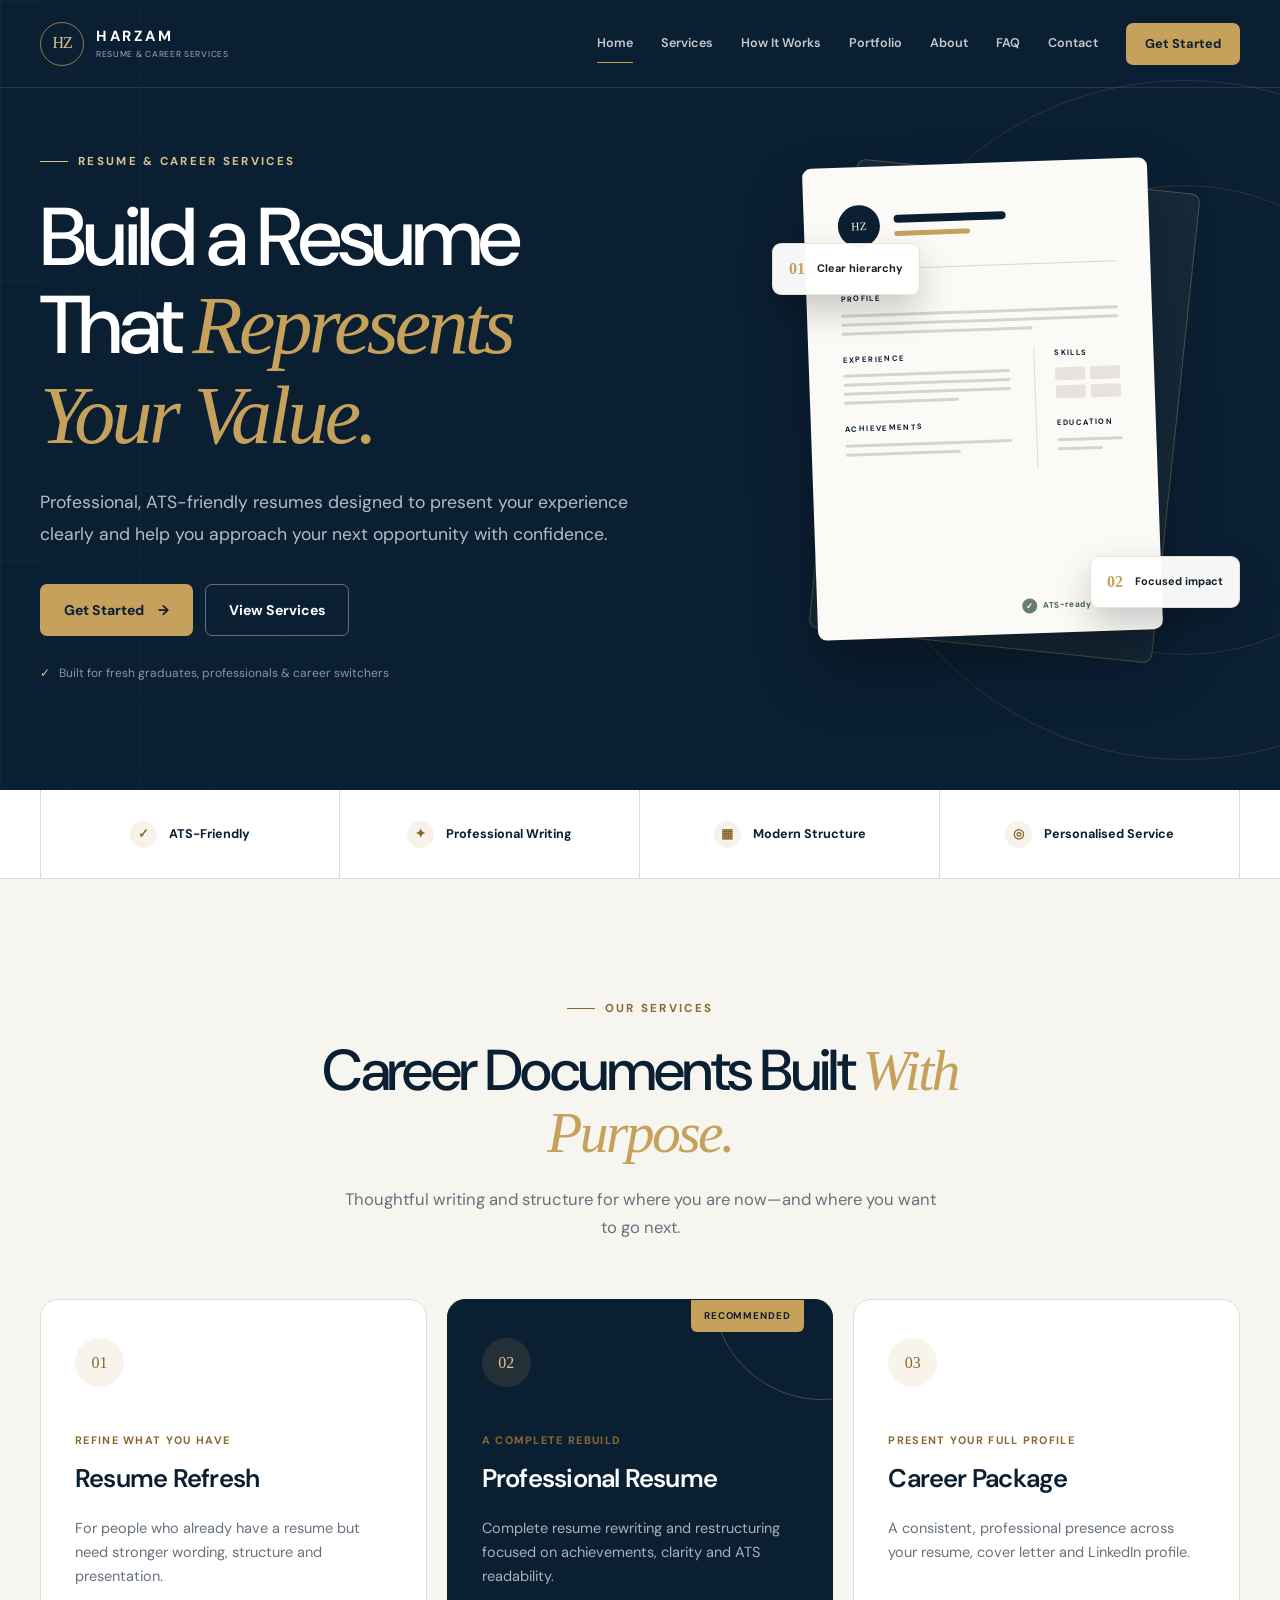
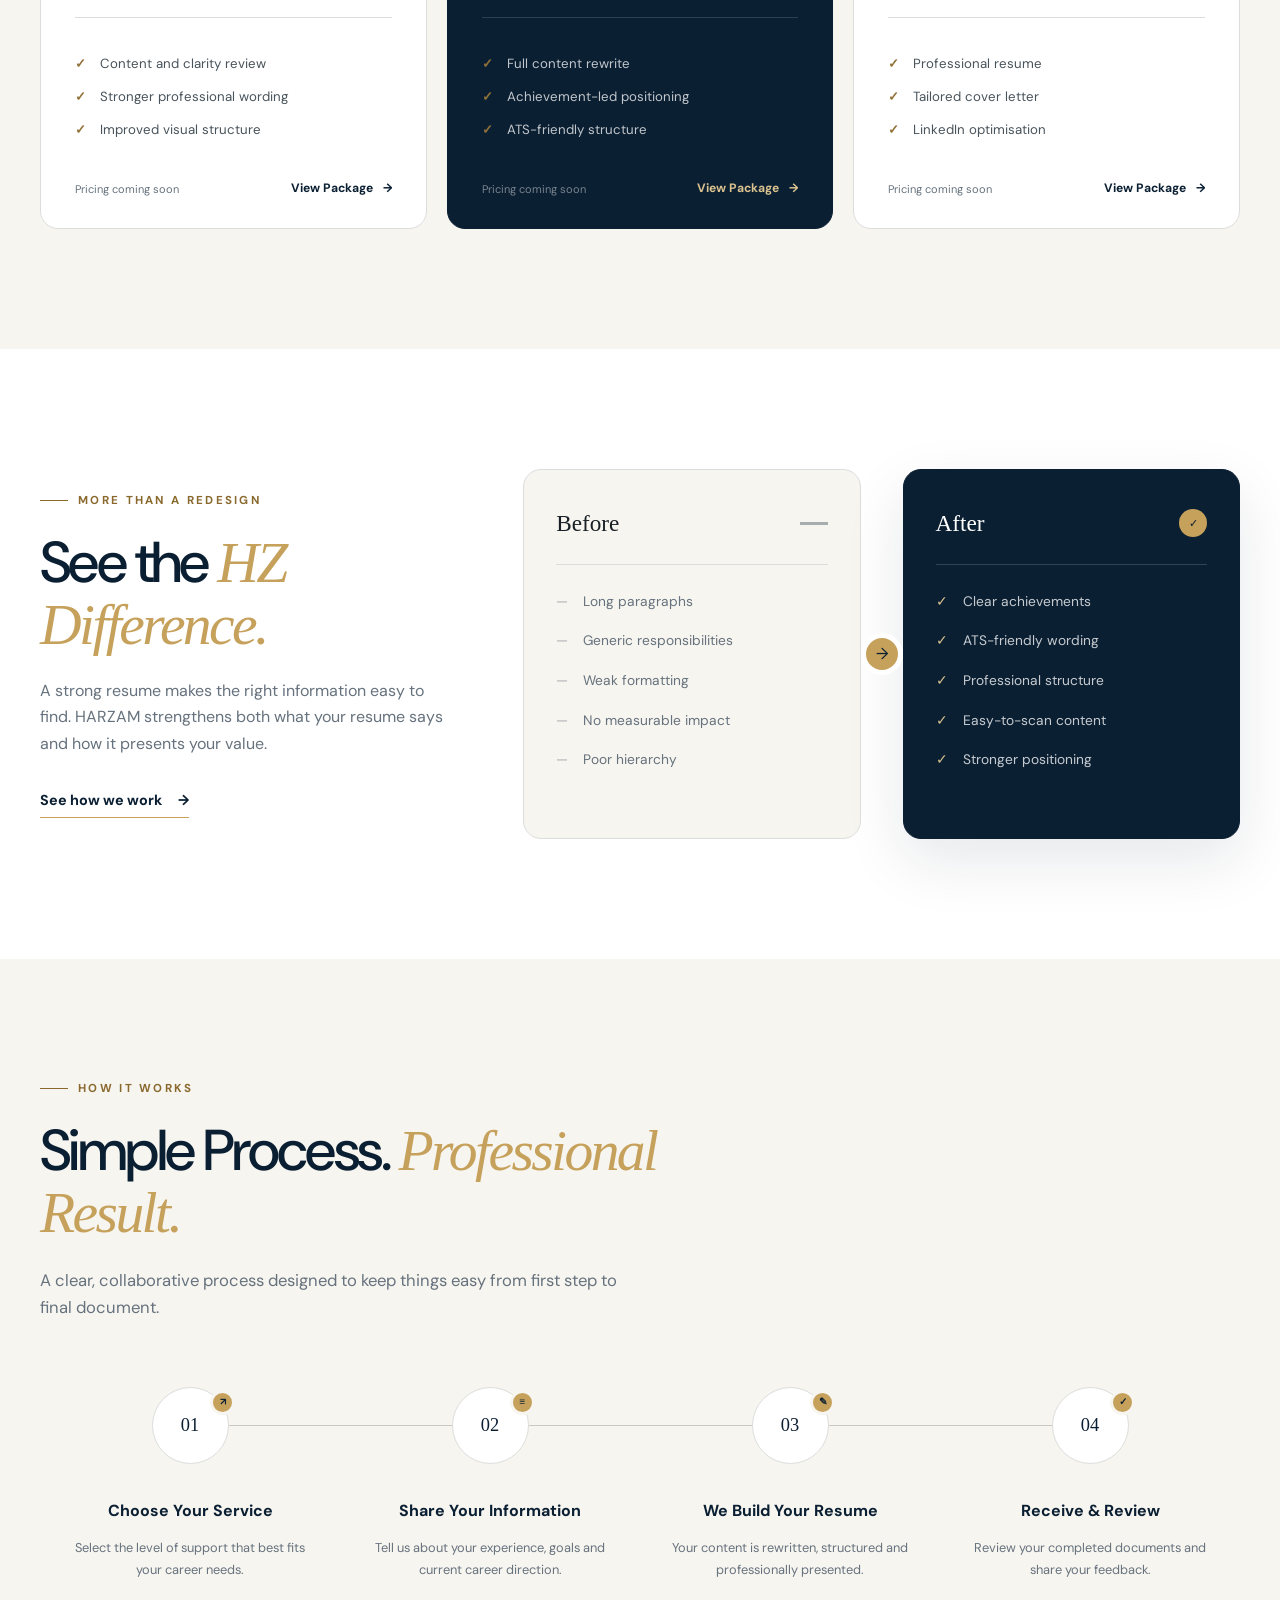
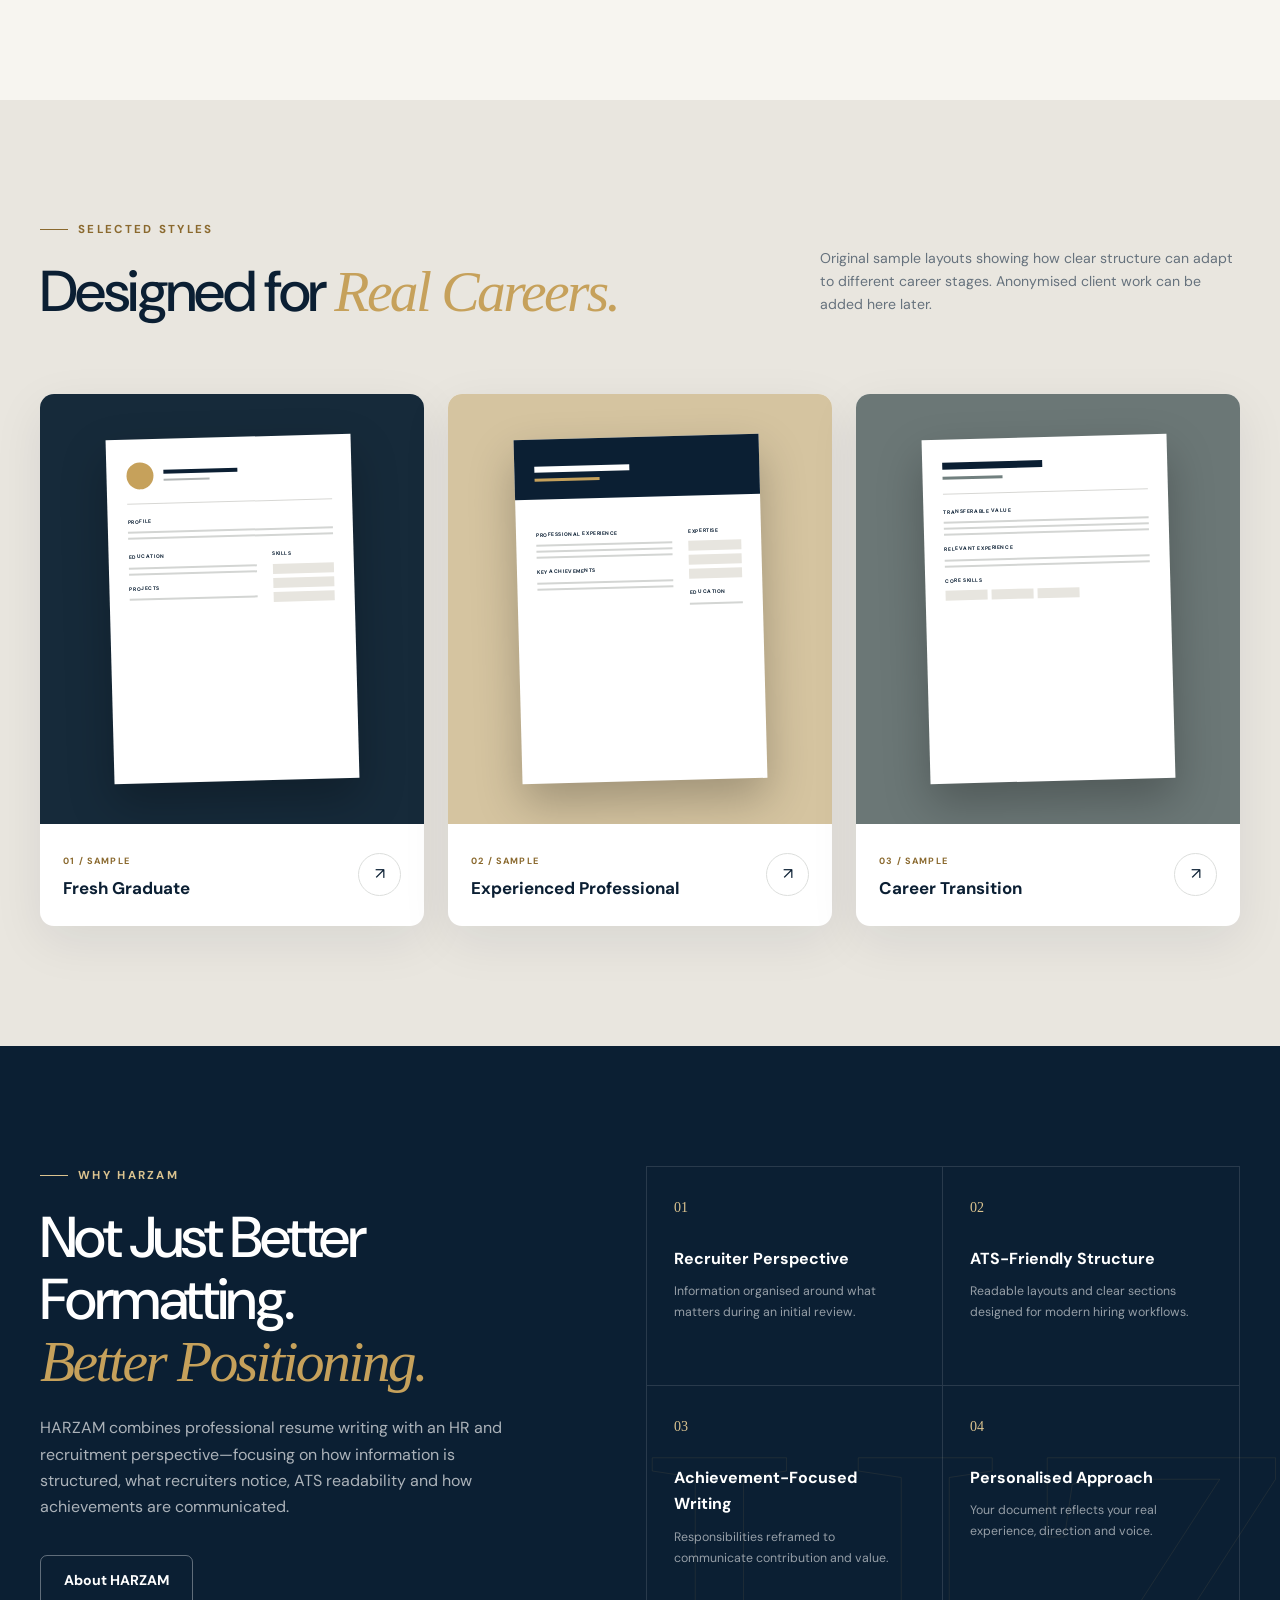
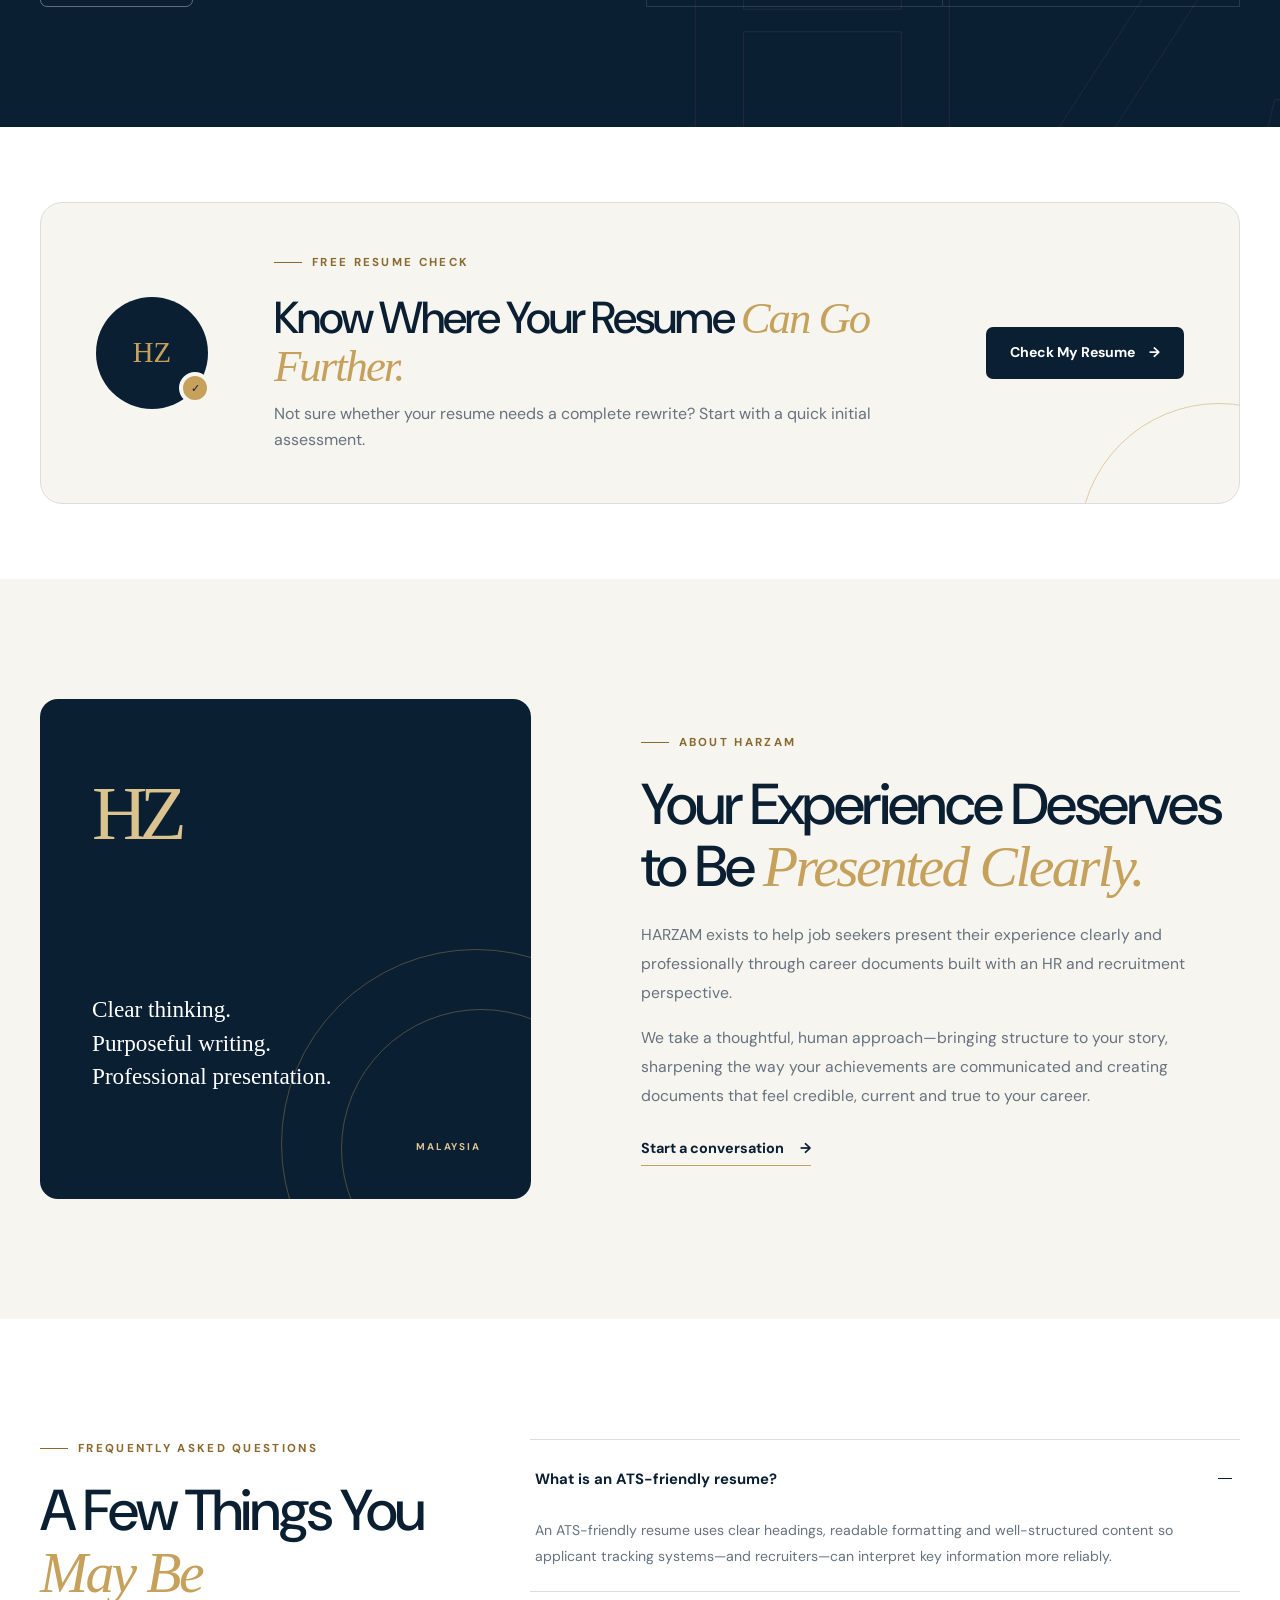
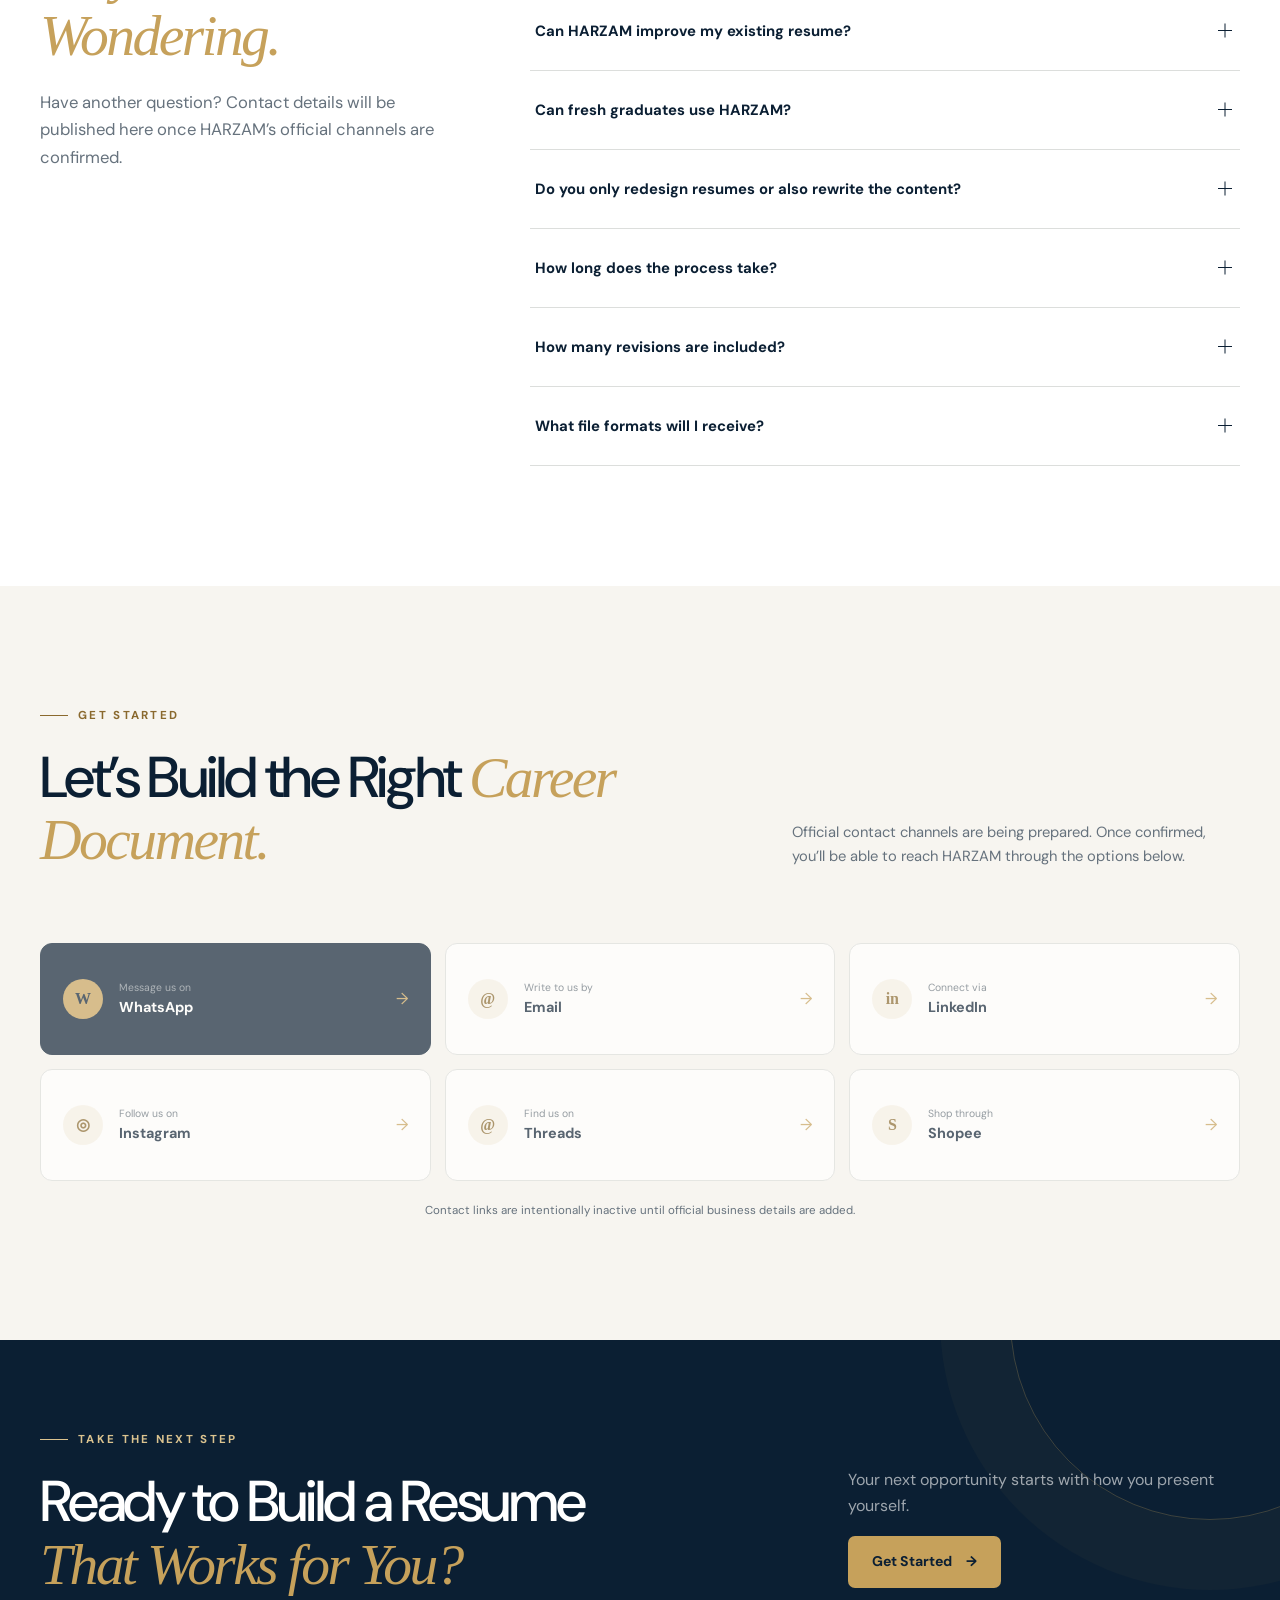
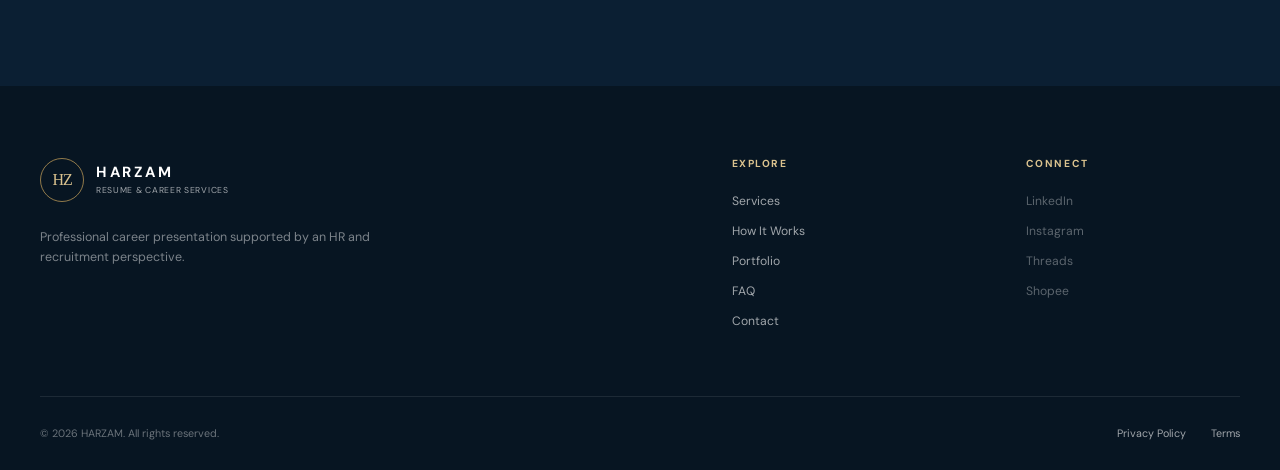
==== index.html @ b9308e83 "Initial HARZAM website V1" ====
<!doctype html>
<html lang="en-MY">
<head>
  <meta charset="utf-8">
  <meta name="viewport" content="width=device-width, initial-scale=1">
  <title>HARZAM | Professional Resume &amp; Career Services Malaysia</title>
  <meta name="description" content="Professional ATS-friendly resume writing and career services in Malaysia, designed to present your experience clearly and professionally.">
  <meta name="theme-color" content="#0B1F33">
  <meta name="robots" content="index, follow">

  <link rel="canonical" href="https://nurazam190.github.io/harzam-website/">
  <meta property="og:type" content="website">
  <meta property="og:locale" content="en_MY">
  <meta property="og:title" content="HARZAM | Professional Resume &amp; Career Services Malaysia">
  <meta property="og:description" content="Professional ATS-friendly resume writing and career services in Malaysia.">
  <meta property="og:url" content="https://nurazam190.github.io/harzam-website/">
  <meta property="og:site_name" content="HARZAM">
  <meta property="og:image" content="assets/images/og-placeholder.svg">

  <link rel="icon" href="assets/logo/favicon.svg" type="image/svg+xml">
  <link rel="stylesheet" href="css/style.css">
  <link rel="stylesheet" href="css/responsive.css">
  <script src="js/main.js" defer></script>
</head>
<body>
  <a class="skip-link" href="#main-content">Skip to main content</a>

  <header class="site-header" data-header>
    <div class="container nav-wrap">
      <a class="brand" href="#home" aria-label="HARZAM home">
        <!-- Temporary text logo: replace with the official HZ logo when supplied. -->
        <span class="brand-mark" aria-hidden="true">HZ</span>
        <span class="brand-copy"><strong>HARZAM</strong><small>Resume &amp; Career Services</small></span>
      </a>

      <button class="menu-toggle" type="button" aria-expanded="false" aria-controls="primary-nav" aria-label="Open navigation menu" data-menu-toggle>
        <span></span><span></span><span></span>
      </button>

      <nav class="primary-nav" id="primary-nav" aria-label="Primary navigation" data-nav>
        <a href="#home">Home</a>
        <a href="#services">Services</a>
        <a href="#process">How It Works</a>
        <a href="#portfolio">Portfolio</a>
        <a href="#about">About</a>
        <a href="#faq">FAQ</a>
        <a href="#contact">Contact</a>
        <a class="button button-sm button-gold nav-cta" href="#contact">Get Started</a>
      </nav>
    </div>
  </header>

  <main id="main-content">
    <section class="hero" id="home" aria-labelledby="hero-title">
      <div class="hero-orbit hero-orbit-one" aria-hidden="true"></div>
      <div class="hero-orbit hero-orbit-two" aria-hidden="true"></div>
      <div class="container hero-grid">
        <div class="hero-copy reveal">
          <p class="eyebrow"><span></span> Resume &amp; Career Services</p>
          <h1 id="hero-title">Build a Resume That <em>Represents Your Value.</em></h1>
          <p class="hero-intro">Professional, ATS-friendly resumes designed to present your experience clearly and help you approach your next opportunity with confidence.</p>
          <div class="button-row">
            <a class="button button-gold" href="#contact">Get Started <span aria-hidden="true">→</span></a>
            <a class="button button-outline-light" href="#services">View Services</a>
          </div>
          <p class="hero-note"><span aria-hidden="true">✓</span> Built for fresh graduates, professionals &amp; career switchers</p>
        </div>

        <div class="hero-visual reveal" aria-label="Illustration of a professionally structured resume">
          <div class="resume-stage">
            <div class="resume-card resume-card-back" aria-hidden="true"></div>
            <div class="resume-card resume-card-main">
              <div class="resume-head">
                <div class="resume-avatar" aria-hidden="true">HZ</div>
                <div>
                  <span class="resume-name-line"></span>
                  <span class="resume-role-line"></span>
                </div>
              </div>
              <div class="resume-rule"></div>
              <div class="resume-block">
                <p>Profile</p>
                <span></span><span></span><span class="short"></span>
              </div>
              <div class="resume-columns">
                <div>
                  <div class="resume-block">
                    <p>Experience</p>
                    <span></span><span></span><span></span><span class="short"></span>
                  </div>
                  <div class="resume-block">
                    <p>Achievements</p>
                    <span></span><span class="short"></span>
                  </div>
                </div>
                <div class="resume-sidebar">
                  <div class="resume-block">
                    <p>Skills</p>
                    <div class="skill-pills"><i></i><i></i><i></i><i></i></div>
                  </div>
                  <div class="resume-block">
                    <p>Education</p>
                    <span></span><span class="short"></span>
                  </div>
                </div>
              </div>
              <div class="ats-badge"><span aria-hidden="true">✓</span> ATS-ready structure</div>
            </div>
            <div class="floating-note note-one"><b>01</b><span>Clear hierarchy</span></div>
            <div class="floating-note note-two"><b>02</b><span>Focused impact</span></div>
          </div>
        </div>
      </div>
    </section>

    <section class="value-strip" aria-label="Service strengths">
      <div class="container value-grid">
        <div><span aria-hidden="true">✓</span> ATS-Friendly</div>
        <div><span aria-hidden="true">✦</span> Professional Writing</div>
        <div><span aria-hidden="true">▦</span> Modern Structure</div>
        <div><span aria-hidden="true">◎</span> Personalised Service</div>
      </div>
    </section>

    <section class="section services" id="services" aria-labelledby="services-title">
      <div class="container">
        <div class="section-heading centered reveal">
          <p class="eyebrow dark"><span></span> Our Services</p>
          <h2 id="services-title">Career Documents Built <em>With Purpose.</em></h2>
          <p>Thoughtful writing and structure for where you are now—and where you want to go next.</p>
        </div>

        <div class="service-grid">
          <article class="service-card reveal">
            <div class="card-number">01</div>
            <p class="card-kicker">Refine what you have</p>
            <h3>Resume Refresh</h3>
            <p>For people who already have a resume but need stronger wording, structure and presentation.</p>
            <ul class="check-list">
              <li>Content and clarity review</li>
              <li>Stronger professional wording</li>
              <li>Improved visual structure</li>
            </ul>
            <div class="service-bottom">
              <span>Pricing coming soon</span>
              <a href="#contact" aria-label="View Resume Refresh package">View Package <span aria-hidden="true">→</span></a>
            </div>
          </article>

          <article class="service-card featured reveal">
            <div class="recommended">Recommended</div>
            <div class="card-number">02</div>
            <p class="card-kicker">A complete rebuild</p>
            <h3>Professional Resume</h3>
            <p>Complete resume rewriting and restructuring focused on achievements, clarity and ATS readability.</p>
            <ul class="check-list">
              <li>Full content rewrite</li>
              <li>Achievement-led positioning</li>
              <li>ATS-friendly structure</li>
            </ul>
            <div class="service-bottom">
              <span>Pricing coming soon</span>
              <a href="#contact" aria-label="View Professional Resume package">View Package <span aria-hidden="true">→</span></a>
            </div>
          </article>

          <article class="service-card reveal">
            <div class="card-number">03</div>
            <p class="card-kicker">Present your full profile</p>
            <h3>Career Package</h3>
            <p>A consistent, professional presence across your resume, cover letter and LinkedIn profile.</p>
            <ul class="check-list">
              <li>Professional resume</li>
              <li>Tailored cover letter</li>
              <li>LinkedIn optimisation</li>
            </ul>
            <div class="service-bottom">
              <span>Pricing coming soon</span>
              <a href="#contact" aria-label="View Career Package">View Package <span aria-hidden="true">→</span></a>
            </div>
          </article>
        </div>
      </div>
    </section>

    <section class="section difference" aria-labelledby="difference-title">
      <div class="container difference-grid">
        <div class="difference-copy reveal">
          <p class="eyebrow dark"><span></span> More Than A Redesign</p>
          <h2 id="difference-title">See the <em>HZ Difference.</em></h2>
          <p>A strong resume makes the right information easy to find. HARZAM strengthens both what your resume says and how it presents your value.</p>
          <a class="text-link" href="#process">See how we work <span aria-hidden="true">→</span></a>
        </div>

        <div class="comparison reveal">
          <article class="compare-card before-card">
            <div class="compare-top"><span>Before</span><i aria-hidden="true"></i></div>
            <ul>
              <li>Long paragraphs</li>
              <li>Generic responsibilities</li>
              <li>Weak formatting</li>
              <li>No measurable impact</li>
              <li>Poor hierarchy</li>
            </ul>
          </article>
          <div class="compare-arrow" aria-hidden="true">→</div>
          <article class="compare-card after-card">
            <div class="compare-top"><span>After</span><i aria-hidden="true">✓</i></div>
            <ul>
              <li>Clear achievements</li>
              <li>ATS-friendly wording</li>
              <li>Professional structure</li>
              <li>Easy-to-scan content</li>
              <li>Stronger positioning</li>
            </ul>
          </article>
        </div>
      </div>
    </section>

    <section class="section process" id="process" aria-labelledby="process-title">
      <div class="container">
        <div class="section-heading reveal">
          <p class="eyebrow dark"><span></span> How It Works</p>
          <h2 id="process-title">Simple Process. <em>Professional Result.</em></h2>
          <p>A clear, collaborative process designed to keep things easy from first step to final document.</p>
        </div>
        <ol class="process-grid">
          <li class="process-step reveal">
            <span class="step-number">01</span><span class="step-icon" aria-hidden="true">↗</span>
            <h3>Choose Your Service</h3>
            <p>Select the level of support that best fits your career needs.</p>
          </li>
          <li class="process-step reveal">
            <span class="step-number">02</span><span class="step-icon" aria-hidden="true">≡</span>
            <h3>Share Your Information</h3>
            <p>Tell us about your experience, goals and current career direction.</p>
          </li>
          <li class="process-step reveal">
            <span class="step-number">03</span><span class="step-icon" aria-hidden="true">✎</span>
            <h3>We Build Your Resume</h3>
            <p>Your content is rewritten, structured and professionally presented.</p>
          </li>
          <li class="process-step reveal">
            <span class="step-number">04</span><span class="step-icon" aria-hidden="true">✓</span>
            <h3>Receive &amp; Review</h3>
            <p>Review your completed documents and share your feedback.</p>
          </li>
        </ol>
      </div>
    </section>

    <section class="section portfolio" id="portfolio" aria-labelledby="portfolio-title">
      <div class="container">
        <div class="portfolio-heading reveal">
          <div class="section-heading">
            <p class="eyebrow dark"><span></span> Selected Styles</p>
            <h2 id="portfolio-title">Designed for <em>Real Careers.</em></h2>
          </div>
          <p>Original sample layouts showing how clear structure can adapt to different career stages. Anonymised client work can be added here later.</p>
        </div>

        <div class="portfolio-grid">
          <article class="portfolio-card reveal">
            <div class="sample-preview sample-graduate" aria-hidden="true">
              <div class="sample-paper">
                <div class="sample-head"><i></i><div><b></b><span></span></div></div>
                <div class="sample-rule"></div><h4>Profile</h4><p></p><p></p>
                <div class="sample-cols"><div><h4>Education</h4><p></p><p></p><h4>Projects</h4><p></p></div><div><h4>Skills</h4><i></i><i></i><i></i></div></div>
              </div>
            </div>
            <div class="portfolio-meta"><div><span>01 / Sample</span><h3>Fresh Graduate</h3></div><button type="button" class="sample-button" data-sample="Fresh Graduate" aria-label="View Fresh Graduate sample">↗</button></div>
          </article>

          <article class="portfolio-card reveal">
            <div class="sample-preview sample-professional" aria-hidden="true">
              <div class="sample-paper">
                <div class="sample-banner"><b></b><span></span></div>
                <div class="sample-cols wide"><div><h4>Professional Experience</h4><p></p><p></p><p></p><h4>Key Achievements</h4><p></p><p></p></div><div><h4>Expertise</h4><i></i><i></i><i></i><h4>Education</h4><p></p></div></div>
              </div>
            </div>
            <div class="portfolio-meta"><div><span>02 / Sample</span><h3>Experienced Professional</h3></div><button type="button" class="sample-button" data-sample="Experienced Professional" aria-label="View Experienced Professional sample">↗</button></div>
          </article>

          <article class="portfolio-card reveal">
            <div class="sample-preview sample-transition" aria-hidden="true">
              <div class="sample-paper">
                <div class="sample-title"><b></b><span></span></div><div class="sample-rule"></div>
                <h4>Transferable Value</h4><p></p><p></p><p></p><h4>Relevant Experience</h4><p></p><p></p><h4>Core Skills</h4><div class="sample-pills"><i></i><i></i><i></i></div>
              </div>
            </div>
            <div class="portfolio-meta"><div><span>03 / Sample</span><h3>Career Transition</h3></div><button type="button" class="sample-button" data-sample="Career Transition" aria-label="View Career Transition sample">↗</button></div>
          </article>
        </div>
      </div>
    </section>

    <section class="section positioning" aria-labelledby="positioning-title">
      <div class="container positioning-grid">
        <div class="positioning-copy reveal">
          <p class="eyebrow light"><span></span> Why HARZAM</p>
          <h2 id="positioning-title">Not Just Better Formatting.<br><em>Better Positioning.</em></h2>
          <p>HARZAM combines professional resume writing with an HR and recruitment perspective—focusing on how information is structured, what recruiters notice, ATS readability and how achievements are communicated.</p>
          <a class="button button-outline-light" href="#about">About HARZAM</a>
        </div>
        <div class="positioning-list reveal">
          <div><span>01</span><h3>Recruiter Perspective</h3><p>Information organised around what matters during an initial review.</p></div>
          <div><span>02</span><h3>ATS-Friendly Structure</h3><p>Readable layouts and clear sections designed for modern hiring workflows.</p></div>
          <div><span>03</span><h3>Achievement-Focused Writing</h3><p>Responsibilities reframed to communicate contribution and value.</p></div>
          <div><span>04</span><h3>Personalised Approach</h3><p>Your document reflects your real experience, direction and voice.</p></div>
        </div>
      </div>
    </section>

    <section class="section resume-check" aria-labelledby="check-title">
      <div class="container">
        <div class="check-panel reveal">
          <div class="check-mark" aria-hidden="true"><span>HZ</span><i>✓</i></div>
          <div class="check-copy">
            <p class="eyebrow dark"><span></span> Free Resume Check</p>
            <h2 id="check-title">Know Where Your Resume <em>Can Go Further.</em></h2>
            <p>Not sure whether your resume needs a complete rewrite? Start with a quick initial assessment.</p>
          </div>
          <a class="button button-navy" href="#contact">Check My Resume <span aria-hidden="true">→</span></a>
        </div>
      </div>
    </section>

    <section class="section about" id="about" aria-labelledby="about-title">
      <div class="container about-grid">
        <div class="about-visual reveal" aria-hidden="true">
          <div class="about-monogram">HZ</div>
          <p>Clear thinking.<br>Purposeful writing.<br>Professional presentation.</p>
          <span>Malaysia</span>
        </div>
        <div class="about-copy reveal">
          <p class="eyebrow dark"><span></span> About HARZAM</p>
          <h2 id="about-title">Your Experience Deserves to Be <em>Presented Clearly.</em></h2>
          <p>HARZAM exists to help job seekers present their experience clearly and professionally through career documents built with an HR and recruitment perspective.</p>
          <p>We take a thoughtful, human approach—bringing structure to your story, sharpening the way your achievements are communicated and creating documents that feel credible, current and true to your career.</p>
          <a class="text-link" href="#contact">Start a conversation <span aria-hidden="true">→</span></a>
        </div>
      </div>
    </section>

    <!-- Testimonials intentionally hidden until verified customer feedback is available.
    <section class="section testimonials" aria-labelledby="testimonials-title" hidden>
      <div class="container"><h2 id="testimonials-title">Client Experiences</h2></div>
    </section>
    -->

    <section class="section faq" id="faq" aria-labelledby="faq-title">
      <div class="container faq-grid">
        <div class="section-heading reveal">
          <p class="eyebrow dark"><span></span> Frequently Asked Questions</p>
          <h2 id="faq-title">A Few Things You <em>May Be Wondering.</em></h2>
          <p>Have another question? Contact details will be published here once HARZAM’s official channels are confirmed.</p>
        </div>
        <div class="accordion reveal" data-accordion>
          <article class="faq-item">
            <h3><button type="button" aria-expanded="true" aria-controls="faq-1" id="faq-button-1">What is an ATS-friendly resume?<span aria-hidden="true"></span></button></h3>
            <div class="faq-answer" id="faq-1" role="region" aria-labelledby="faq-button-1"><p>An ATS-friendly resume uses clear headings, readable formatting and well-structured content so applicant tracking systems—and recruiters—can interpret key information more reliably.</p></div>
          </article>
          <article class="faq-item">
            <h3><button type="button" aria-expanded="false" aria-controls="faq-2" id="faq-button-2">Can HARZAM improve my existing resume?<span aria-hidden="true"></span></button></h3>
            <div class="faq-answer" id="faq-2" role="region" aria-labelledby="faq-button-2" hidden><p>Yes. The Resume Refresh service is designed for people who already have a resume and want clearer wording, stronger structure and a more professional presentation.</p></div>
          </article>
          <article class="faq-item">
            <h3><button type="button" aria-expanded="false" aria-controls="faq-3" id="faq-button-3">Can fresh graduates use HARZAM?<span aria-hidden="true"></span></button></h3>
            <div class="faq-answer" id="faq-3" role="region" aria-labelledby="faq-button-3" hidden><p>Yes. HARZAM can help fresh graduates present education, internships, projects, activities and transferable skills in a clear, career-focused way.</p></div>
          </article>
          <article class="faq-item">
            <h3><button type="button" aria-expanded="false" aria-controls="faq-4" id="faq-button-4">Do you only redesign resumes or also rewrite the content?<span aria-hidden="true"></span></button></h3>
            <div class="faq-answer" id="faq-4" role="region" aria-labelledby="faq-button-4" hidden><p>HARZAM focuses on both content and presentation. Depending on the service selected, this can include rewriting, restructuring and refining how experience and achievements are communicated.</p></div>
          </article>
          <article class="faq-item">
            <h3><button type="button" aria-expanded="false" aria-controls="faq-5" id="faq-button-5">How long does the process take?<span aria-hidden="true"></span></button></h3>
            <div class="faq-answer" id="faq-5" role="region" aria-labelledby="faq-button-5" hidden><p>Turnaround times are being finalised and will be confirmed before you place an order. The timing may vary by service and current workload.</p></div>
          </article>
          <article class="faq-item">
            <h3><button type="button" aria-expanded="false" aria-controls="faq-6" id="faq-button-6">How many revisions are included?<span aria-hidden="true"></span></button></h3>
            <div class="faq-answer" id="faq-6" role="region" aria-labelledby="faq-button-6" hidden><p>The revision policy is being finalised. The confirmed number of revisions and review window will be shared clearly with each package before ordering.</p></div>
          </article>
          <article class="faq-item">
            <h3><button type="button" aria-expanded="false" aria-controls="faq-7" id="faq-button-7">What file formats will I receive?<span aria-hidden="true"></span></button></h3>
            <div class="faq-answer" id="faq-7" role="region" aria-labelledby="faq-button-7" hidden><p>Final delivery formats are being confirmed. The formats included with each package will be stated clearly before ordering.</p></div>
          </article>
        </div>
      </div>
    </section>

    <section class="section contact" id="contact" aria-labelledby="contact-title">
      <div class="container">
        <div class="contact-head reveal">
          <div>
            <p class="eyebrow dark"><span></span> Get Started</p>
            <h2 id="contact-title">Let’s Build the Right <em>Career Document.</em></h2>
          </div>
          <p>Official contact channels are being prepared. Once confirmed, you’ll be able to reach HARZAM through the options below.</p>
        </div>

        <div class="contact-grid reveal" aria-label="HARZAM contact channels">
          <a class="contact-card primary" href="#contact" data-contact="whatsapp" aria-disabled="true">
            <span class="contact-icon" aria-hidden="true">W</span><span><small>Message us on</small><strong>WhatsApp</strong></span><i aria-hidden="true">→</i>
          </a>
          <a class="contact-card" href="#contact" data-contact="email" aria-disabled="true">
            <span class="contact-icon" aria-hidden="true">@</span><span><small>Write to us by</small><strong>Email</strong></span><i aria-hidden="true">→</i>
          </a>
          <a class="contact-card" href="#contact" data-contact="linkedin" aria-disabled="true">
            <span class="contact-icon" aria-hidden="true">in</span><span><small>Connect via</small><strong>LinkedIn</strong></span><i aria-hidden="true">→</i>
          </a>
          <a class="contact-card" href="#contact" data-contact="instagram" aria-disabled="true">
            <span class="contact-icon" aria-hidden="true">◎</span><span><small>Follow us on</small><strong>Instagram</strong></span><i aria-hidden="true">→</i>
          </a>
          <a class="contact-card" href="#contact" data-contact="threads" aria-disabled="true">
            <span class="contact-icon" aria-hidden="true">@</span><span><small>Find us on</small><strong>Threads</strong></span><i aria-hidden="true">→</i>
          </a>
          <a class="contact-card" href="#contact" data-contact="shopee" aria-disabled="true">
            <span class="contact-icon" aria-hidden="true">S</span><span><small>Shop through</small><strong>Shopee</strong></span><i aria-hidden="true">→</i>
          </a>
        </div>
        <p class="config-note reveal">Contact links are intentionally inactive until official business details are added.</p>
      </div>
    </section>

    <section class="final-cta" aria-labelledby="final-title">
      <div class="container final-cta-inner reveal">
        <div><p class="eyebrow light"><span></span> Take The Next Step</p><h2 id="final-title">Ready to Build a Resume<br><em>That Works for You?</em></h2></div>
        <div><p>Your next opportunity starts with how you present yourself.</p><a class="button button-gold" href="#contact">Get Started <span aria-hidden="true">→</span></a></div>
      </div>
    </section>
  </main>

  <footer class="site-footer">
    <div class="container footer-main">
      <div class="footer-brand">
        <a class="brand" href="#home" aria-label="HARZAM home"><span class="brand-mark" aria-hidden="true">HZ</span><span class="brand-copy"><strong>HARZAM</strong><small>Resume &amp; Career Services</small></span></a>
        <p>Professional career presentation supported by an HR and recruitment perspective.</p>
      </div>
      <nav class="footer-nav" aria-label="Footer navigation">
        <h2>Explore</h2><a href="#services">Services</a><a href="#process">How It Works</a><a href="#portfolio">Portfolio</a><a href="#faq">FAQ</a><a href="#contact">Contact</a>
      </nav>
      <div class="footer-social">
        <h2>Connect</h2><a href="#contact" data-contact="linkedin" aria-disabled="true">LinkedIn</a><a href="#contact" data-contact="instagram" aria-disabled="true">Instagram</a><a href="#contact" data-contact="threads" aria-disabled="true">Threads</a><a href="#contact" data-contact="shopee" aria-disabled="true">Shopee</a>
      </div>
    </div>
    <div class="container footer-bottom">
      <p>© <span data-year></span> HARZAM. All rights reserved.</p>
      <div><a href="privacy.html">Privacy Policy</a><a href="terms.html">Terms</a></div>
    </div>
  </footer>

  <dialog class="sample-dialog" data-sample-dialog aria-labelledby="sample-dialog-title">
    <button class="dialog-close" type="button" aria-label="Close sample preview" data-dialog-close>×</button>
    <p class="eyebrow dark"><span></span> Layout Preview</p>
    <h2 id="sample-dialog-title" data-dialog-title>Resume Sample</h2>
    <div class="dialog-preview" aria-hidden="true">
      <div class="dialog-paper"><div class="dialog-head"><i>HZ</i><div><b></b><span></span></div></div><hr><h3>Professional Profile</h3><p></p><p></p><div class="dialog-cols"><div><h3>Experience</h3><p></p><p></p><p></p><h3>Achievements</h3><p></p></div><div><h3>Core Skills</h3><span></span><span></span><span></span><h3>Education</h3><p></p></div></div></div>
    </div>
    <p class="dialog-note">This original demonstration layout is a placeholder. Verified, anonymised HARZAM samples can replace it later.</p>
  </dialog>
</body>
</html>
---- css/style.css ----
@import url('https://fonts.googleapis.com/css2?family=DM+Sans:wght@400;500;600;700&family=Libre+Franklin:ital,wght@0,400;0,500;0,600;1,400&display=swap');

:root {
  --navy: #0b1f33;
  --charcoal-navy: #162a3a;
  --gold: #c6a15b;
  --gold-light: #dbc38f;
  --off-white: #f7f5f0;
  --white: #fff;
  --text: #182026;
  --muted: #66727d;
  --border: #dcdedc;
  --surface: #eeece6;
  --serif: Georgia, 'Times New Roman', serif;
  --sans: 'DM Sans', Arial, sans-serif;
  --max-width: 1200px;
  --radius: 18px;
  --shadow: 0 22px 60px rgba(11, 31, 51, .1);
  --transition: 220ms ease;
}

*, *::before, *::after { box-sizing: border-box; }
html { scroll-behavior: smooth; scroll-padding-top: 92px; }
body { margin: 0; color: var(--text); background: var(--off-white); font-family: var(--sans); line-height: 1.65; -webkit-font-smoothing: antialiased; }
body.menu-open { overflow: hidden; }
img, svg { display: block; max-width: 100%; }
a { color: inherit; text-decoration: none; }
button, a { -webkit-tap-highlight-color: transparent; }
button { font: inherit; }
h1, h2, h3, p { margin-top: 0; }
h1, h2 { color: var(--navy); font-weight: 500; letter-spacing: -.045em; line-height: 1.08; }
h1 { font-size: clamp(3rem, 6.4vw, 5.7rem); }
h2 { margin-bottom: 22px; font-size: clamp(2.35rem, 4.5vw, 4rem); }
h1 em, h2 em { color: var(--gold); font-family: var(--serif); font-weight: 400; }
p { color: var(--muted); }
.container { width: min(calc(100% - 40px), var(--max-width)); margin-inline: auto; }
.section { padding: 120px 0; }
.skip-link { position: fixed; z-index: 1000; top: 12px; left: 12px; padding: 10px 16px; color: var(--white); background: var(--navy); border-radius: 8px; transform: translateY(-160%); transition: transform var(--transition); }
.skip-link:focus { transform: translateY(0); }
:focus-visible { outline: 3px solid var(--gold); outline-offset: 4px; }
.eyebrow { display: flex; align-items: center; gap: 10px; margin-bottom: 22px; color: var(--gold-light); font-size: .72rem; font-weight: 700; letter-spacing: .2em; text-transform: uppercase; }
.eyebrow > span { width: 28px; height: 1px; background: currentColor; }
.eyebrow.dark { color: #8a692e; }
.section-heading { max-width: 680px; }
.section-heading.centered { margin-inline: auto; text-align: center; }
.section-heading.centered .eyebrow { justify-content: center; }
.section-heading > p:last-child { max-width: 600px; font-size: 1.04rem; }
.section-heading.centered > p:last-child { margin-inline: auto; }

.button { display: inline-flex; min-height: 52px; align-items: center; justify-content: center; gap: 14px; padding: 13px 23px; border: 1px solid transparent; border-radius: 7px; font-size: .88rem; font-weight: 700; transition: transform var(--transition), background var(--transition), border-color var(--transition), color var(--transition); }
.button:hover { transform: translateY(-2px); }
.button-sm { min-height: 42px; padding: 9px 18px; font-size: .8rem; }
.button-gold { color: var(--navy); background: var(--gold); }
.button-gold:hover { background: var(--gold-light); }
.button-outline-light { color: var(--white); border-color: rgba(255,255,255,.35); }
.button-outline-light:hover { border-color: var(--gold); color: var(--gold-light); }
.button-navy { color: var(--white); background: var(--navy); }
.button-navy:hover { background: var(--charcoal-navy); }
.text-link { display: inline-flex; align-items: center; gap: 16px; padding-bottom: 4px; border-bottom: 1px solid var(--gold); color: var(--navy); font-size: .9rem; font-weight: 700; }
.text-link span { transition: transform var(--transition); }
.text-link:hover span { transform: translateX(4px); }

.site-header { position: fixed; z-index: 100; inset: 0 0 auto; height: 88px; color: var(--white); border-bottom: 1px solid rgba(255,255,255,.1); transition: height var(--transition), background var(--transition), box-shadow var(--transition); }
.site-header.scrolled, .site-header.menu-visible { height: 72px; background: rgba(11,31,51,.97); box-shadow: 0 10px 30px rgba(0,0,0,.12); backdrop-filter: blur(12px); }
.nav-wrap { display: flex; height: 100%; align-items: center; justify-content: space-between; }
.brand { display: inline-flex; align-items: center; gap: 12px; }
.brand-mark { display: grid; width: 44px; height: 44px; place-items: center; color: var(--gold-light); border: 1px solid rgba(198,161,91,.72); border-radius: 50%; font-family: var(--serif); font-size: 1rem; letter-spacing: -.08em; }
.brand-copy { display: flex; flex-direction: column; line-height: 1; }
.brand-copy strong { color: var(--white); font-size: .92rem; letter-spacing: .17em; }
.brand-copy small { margin-top: 6px; color: rgba(255,255,255,.62); font-size: .54rem; letter-spacing: .08em; text-transform: uppercase; }
.primary-nav { display: flex; align-items: center; gap: 28px; }
.primary-nav > a:not(.button) { position: relative; color: rgba(255,255,255,.76); font-size: .79rem; font-weight: 600; }
.primary-nav > a:not(.button)::after { content: ''; position: absolute; right: 0; bottom: -9px; left: 0; height: 1px; background: var(--gold); transform: scaleX(0); transition: transform var(--transition); }
.primary-nav > a:not(.button):hover { color: var(--white); }
.primary-nav > a:not(.button):hover::after, .primary-nav > a.active::after { transform: scaleX(1); }
.menu-toggle { display: none; width: 44px; height: 44px; padding: 10px; border: 0; color: white; background: transparent; }
.menu-toggle span { display: block; width: 22px; height: 1px; margin: 5px auto; background: currentColor; transition: transform var(--transition), opacity var(--transition); }

.hero { position: relative; min-height: 790px; overflow: hidden; color: var(--white); background: var(--navy); }
.hero::before { content: ''; position: absolute; inset: 0; opacity: .16; background-image: linear-gradient(rgba(255,255,255,.16) 1px, transparent 1px), linear-gradient(90deg, rgba(255,255,255,.16) 1px, transparent 1px); background-size: 70px 70px; mask-image: linear-gradient(to right, black, transparent 52%); }
.hero-grid { position: relative; display: grid; min-height: 790px; grid-template-columns: 1.07fr .93fr; align-items: center; gap: 80px; padding-top: 116px; padding-bottom: 70px; }
.hero-copy { position: relative; z-index: 3; }
.hero h1 { max-width: 720px; margin-bottom: 27px; color: var(--white); }
.hero-intro { max-width: 625px; margin-bottom: 34px; color: rgba(255,255,255,.7); font-size: 1.1rem; line-height: 1.8; }
.button-row { display: flex; flex-wrap: wrap; gap: 12px; }
.hero-note { display: flex; align-items: center; gap: 9px; margin: 28px 0 0; color: rgba(255,255,255,.53); font-size: .75rem; }
.hero-note span { color: var(--gold-light); }
.hero-orbit { position: absolute; border: 1px solid rgba(198,161,91,.16); border-radius: 50%; }
.hero-orbit-one { width: 680px; height: 680px; top: 80px; right: -245px; }
.hero-orbit-two { width: 470px; height: 470px; top: 185px; right: -140px; }
.hero-visual { position: relative; z-index: 2; }
.resume-stage { position: relative; width: min(100%, 460px); height: 570px; margin-left: auto; perspective: 1200px; }
.resume-stage::before { content: ''; position: absolute; width: 360px; height: 360px; top: 100px; left: 35px; background: rgba(198,161,91,.11); border-radius: 50%; filter: blur(3px); }
.resume-card { position: absolute; width: 345px; height: 472px; border-radius: 9px; }
.resume-card-back { top: 42px; left: 52px; border: 1px solid rgba(198,161,91,.35); background: var(--charcoal-navy); transform: rotate(6deg); }
.resume-card-main { z-index: 2; top: 30px; left: 30px; padding: 38px 34px 26px; color: var(--text); background: #fbfaf7; box-shadow: 0 32px 60px rgba(0,0,0,.32); transform: rotate(-2deg); animation: float-resume 6s ease-in-out infinite; }
.resume-head { display: flex; align-items: center; gap: 14px; }
.resume-avatar { display: grid; width: 42px; height: 42px; flex: 0 0 auto; place-items: center; color: var(--off-white); background: var(--navy); border-radius: 50%; font-family: var(--serif); font-size: .72rem; }
.resume-name-line, .resume-role-line, .resume-block > span { display: block; height: 5px; background: #b9bec0; border-radius: 10px; }
.resume-name-line { width: 112px; height: 8px; background: var(--navy); }
.resume-role-line { width: 76px; margin-top: 8px; background: var(--gold); }
.resume-rule { height: 1px; margin: 22px 0; background: #d6d6d2; }
.resume-block { margin-bottom: 18px; }
.resume-block p { margin: 0 0 9px; color: var(--navy); font-size: .48rem; font-weight: 700; letter-spacing: .18em; text-transform: uppercase; }
.resume-block > span { width: 100%; height: 3px; margin-top: 6px; background: #d3d5d3; }
.resume-block > span.short { width: 69%; }
.resume-columns { display: grid; grid-template-columns: 1.45fr .75fr; gap: 24px; }
.resume-sidebar { padding-left: 20px; border-left: 1px solid #dddcd8; }
.skill-pills { display: grid; grid-template-columns: 1fr 1fr; gap: 5px; }
.skill-pills i { height: 13px; background: #e5e3dc; border-radius: 2px; }
.ats-badge { position: absolute; right: 24px; bottom: 20px; display: flex; align-items: center; gap: 6px; color: #486254; font-size: .52rem; font-weight: 700; letter-spacing: .05em; }
.ats-badge span { display: grid; width: 15px; height: 15px; place-items: center; color: white; background: #667f70; border-radius: 50%; }
.floating-note { position: absolute; z-index: 4; display: flex; align-items: center; gap: 12px; padding: 12px 16px; color: var(--text); background: rgba(255,255,255,.96); border: 1px solid rgba(198,161,91,.3); border-radius: 9px; box-shadow: 0 16px 36px rgba(0,0,0,.2); font-size: .68rem; }
.floating-note b { color: var(--gold); font-family: var(--serif); font-size: 1rem; }
.floating-note span { white-space: nowrap; font-weight: 700; }
.note-one { top: 110px; left: -8px; }
.note-two { right: 0; bottom: 95px; }
@keyframes float-resume { 0%,100% { transform: rotate(-2deg) translateY(0); } 50% { transform: rotate(-1.5deg) translateY(-10px); } }

.value-strip { color: var(--navy); background: var(--white); border-bottom: 1px solid var(--border); }
.value-grid { display: grid; grid-template-columns: repeat(4,1fr); }
.value-grid div { display: flex; min-height: 88px; align-items: center; justify-content: center; gap: 12px; border-right: 1px solid var(--border); font-size: .79rem; font-weight: 700; }
.value-grid div:first-child { border-left: 1px solid var(--border); }
.value-grid span { display: grid; width: 27px; height: 27px; place-items: center; color: #86672e; background: rgba(198,161,91,.13); border-radius: 50%; }

.services { background: var(--off-white); }
.service-grid { display: grid; grid-template-columns: repeat(3,1fr); gap: 20px; margin-top: 58px; }
.service-card { position: relative; min-height: 530px; padding: 38px 34px 30px; overflow: hidden; background: var(--white); border: 1px solid var(--border); border-radius: var(--radius); transition: transform var(--transition), box-shadow var(--transition), border-color var(--transition); }
.service-card:hover { border-color: #c9c6bc; box-shadow: var(--shadow); transform: translateY(-6px); }
.service-card.featured { color: var(--white); background: var(--navy); border-color: var(--navy); }
.service-card.featured::before { content: ''; position: absolute; width: 220px; height: 220px; top: -120px; right: -100px; border: 1px solid rgba(198,161,91,.35); border-radius: 50%; }
.recommended { position: absolute; top: 0; right: 28px; padding: 8px 13px; color: var(--navy); background: var(--gold); border-radius: 0 0 6px 6px; font-size: .61rem; font-weight: 700; letter-spacing: .1em; text-transform: uppercase; }
.card-number { display: grid; width: 49px; height: 49px; margin-bottom: 45px; place-items: center; color: #86672e; background: rgba(198,161,91,.12); border-radius: 50%; font-family: var(--serif); }
.featured .card-number { color: var(--gold-light); background: rgba(198,161,91,.13); }
.card-kicker { margin-bottom: 8px; color: #8a692e; font-size: .68rem; font-weight: 700; letter-spacing: .12em; text-transform: uppercase; }
.service-card h3 { margin: 0 0 17px; color: var(--navy); font-size: 1.6rem; font-weight: 600; letter-spacing: -.03em; }
.service-card > p:not(.card-kicker) { min-height: 74px; font-size: .91rem; }
.featured h3 { color: var(--white); }
.featured > p:not(.card-kicker) { color: rgba(255,255,255,.65); }
.check-list { margin: 26px 0 35px; padding: 24px 0 0; border-top: 1px solid var(--border); list-style: none; }
.featured .check-list { border-color: rgba(255,255,255,.14); }
.check-list li { position: relative; margin: 11px 0; padding-left: 25px; color: #48535b; font-size: .83rem; }
.featured .check-list li { color: rgba(255,255,255,.75); }
.check-list li::before { content: '✓'; position: absolute; left: 0; color: #927239; font-weight: 700; }
.service-bottom { position: absolute; right: 34px; bottom: 30px; left: 34px; display: flex; align-items: end; justify-content: space-between; gap: 12px; }
.service-bottom > span { color: var(--muted); font-size: .69rem; }
.service-bottom a { color: var(--navy); font-size: .76rem; font-weight: 700; }
.service-bottom a span { margin-left: 7px; }
.featured .service-bottom > span { color: rgba(255,255,255,.45); }
.featured .service-bottom a { color: var(--gold-light); }

.difference { background: var(--white); }
.difference-grid { display: grid; grid-template-columns: .72fr 1.28fr; align-items: center; gap: 80px; }
.difference-copy > p:not(.eyebrow) { max-width: 430px; margin-bottom: 30px; }
.comparison { display: grid; grid-template-columns: 1fr 42px 1fr; align-items: center; }
.compare-card { min-height: 370px; padding: 34px 32px; background: var(--off-white); border: 1px solid var(--border); border-radius: var(--radius); }
.compare-card.after-card { color: var(--white); background: var(--navy); border-color: var(--navy); box-shadow: var(--shadow); }
.compare-top { display: flex; align-items: center; justify-content: space-between; padding-bottom: 21px; border-bottom: 1px solid var(--border); }
.after-card .compare-top { border-color: rgba(255,255,255,.16); }
.compare-top span { font-family: var(--serif); font-size: 1.45rem; }
.compare-top i { width: 28px; height: 3px; background: #a8adae; }
.after-card .compare-top i { display: grid; width: 28px; height: 28px; place-items: center; color: var(--navy); background: var(--gold); border-radius: 50%; font-style: normal; font-size: .7rem; }
.compare-card ul { margin: 25px 0 0; padding: 0; list-style: none; }
.compare-card li { position: relative; margin: 17px 0; padding-left: 27px; color: var(--muted); font-size: .86rem; }
.before-card li::before { content: '—'; position: absolute; left: 0; color: #a8adae; }
.after-card li { color: rgba(255,255,255,.77); }
.after-card li::before { content: '✓'; position: absolute; left: 0; color: var(--gold-light); }
.compare-arrow { position: relative; z-index: 2; display: grid; width: 42px; height: 42px; place-items: center; color: var(--navy); background: var(--gold); border: 5px solid var(--white); border-radius: 50%; }

.process { background: var(--off-white); }
.process .section-heading { margin-bottom: 65px; }
.process-grid { position: relative; display: grid; grid-template-columns: repeat(4,1fr); margin: 0; padding: 0; list-style: none; }
.process-grid::before { content: ''; position: absolute; top: 38px; right: 12%; left: 12%; height: 1px; background: #cbc9c2; }
.process-step { position: relative; padding: 0 26px; text-align: center; }
.step-number { position: relative; z-index: 2; display: grid; width: 77px; height: 77px; margin: 0 auto 34px; place-items: center; color: var(--navy); background: var(--white); border: 1px solid var(--border); border-radius: 50%; font-family: var(--serif); font-size: 1.15rem; transition: color var(--transition), background var(--transition), border var(--transition); }
.process-step:hover .step-number { color: var(--white); background: var(--navy); border-color: var(--navy); }
.step-icon { position: absolute; z-index: 3; top: 3px; left: calc(50% + 20px); display: grid; width: 25px; height: 25px; place-items: center; color: var(--navy); background: var(--gold); border: 3px solid var(--off-white); border-radius: 50%; font-size: .62rem; font-weight: 700; }
.process-step h3 { margin-bottom: 13px; color: var(--navy); font-size: 1rem; }
.process-step p { margin: 0; font-size: .8rem; line-height: 1.7; }

.portfolio { color: var(--white); background: #e9e6df; }
.portfolio-heading { display: flex; align-items: end; justify-content: space-between; gap: 50px; }
.portfolio-heading > p { max-width: 420px; margin-bottom: 29px; font-size: .88rem; }
.portfolio-grid { display: grid; grid-template-columns: repeat(3,1fr); gap: 24px; margin-top: 48px; }
.portfolio-card { overflow: hidden; color: var(--text); background: var(--white); border-radius: 14px; box-shadow: 0 15px 50px rgba(11,31,51,.08); transition: transform var(--transition), box-shadow var(--transition); }
.portfolio-card:hover { box-shadow: var(--shadow); transform: translateY(-5px); }
.sample-preview { display: grid; height: 430px; place-items: center; overflow: hidden; background: var(--charcoal-navy); }
.sample-professional { background: #d5c4a0; }
.sample-transition { background: #6b7776; }
.sample-paper { width: 245px; height: 344px; padding: 23px 20px; background: #fff; box-shadow: 0 20px 45px rgba(0,0,0,.25); transform: rotate(-1.5deg); transition: transform 450ms ease; }
.portfolio-card:hover .sample-paper { transform: rotate(0) scale(1.025); }
.sample-head { display: flex; align-items: center; gap: 10px; }
.sample-head > i { width: 27px; height: 27px; background: var(--gold); border-radius: 50%; }
.sample-head div b, .sample-head div span, .sample-banner b, .sample-banner span, .sample-title b, .sample-title span { display: block; height: 4px; background: var(--navy); }
.sample-head div b { width: 74px; }.sample-head div span { width: 46px; height: 2px; margin-top: 5px; background: #b1b5b5; }
.sample-rule { height: 1px; margin: 14px 0; background: #d7d7d4; }
.sample-paper h4 { margin: 10px 0 5px; color: var(--navy); font-size: .32rem; letter-spacing: .11em; text-transform: uppercase; }
.sample-paper p { width: 100%; height: 2px; margin: 4px 0; background: #d3d5d3; }
.sample-cols { display: grid; grid-template-columns: 1.35fr .65fr; gap: 16px; }
.sample-cols.wide { grid-template-columns: 1.55fr .6fr; }
.sample-cols i { display: block; width: 100%; height: 10px; margin: 4px 0; background: #e7e5df; }
.sample-banner { margin: -23px -20px 22px; padding: 27px 20px 18px; background: var(--navy); }
.sample-banner b { width: 95px; height: 6px; background: white; }.sample-banner span { width: 65px; height: 3px; margin-top: 6px; background: var(--gold); }
.sample-title b { width: 100px; height: 7px; }.sample-title span { width: 60px; height: 3px; margin-top: 7px; background: #71807f; }
.sample-pills { display: flex; gap: 4px; }.sample-pills i { width: 42px; height: 10px; background: #e7e5df; }
.portfolio-meta { display: flex; min-height: 102px; align-items: center; justify-content: space-between; padding: 20px 23px; }
.portfolio-meta span { color: #8a692e; font-size: .57rem; font-weight: 700; letter-spacing: .13em; text-transform: uppercase; }
.portfolio-meta h3 { margin: 3px 0 0; color: var(--navy); font-size: 1.06rem; }
.sample-button { display: grid; width: 43px; height: 43px; place-items: center; color: var(--navy); background: transparent; border: 1px solid var(--border); border-radius: 50%; cursor: pointer; transition: color var(--transition), background var(--transition); }
.sample-button:hover { color: white; background: var(--navy); }

.positioning { position: relative; overflow: hidden; color: var(--white); background: var(--navy); }
.positioning::before { content: 'HZ'; position: absolute; right: -40px; bottom: -150px; color: transparent; border-color: rgba(198,161,91,.08); font-family: var(--serif); font-size: 32rem; line-height: 1; -webkit-text-stroke: 1px rgba(198,161,91,.1); }
.positioning-grid { position: relative; display: grid; grid-template-columns: .9fr 1.1fr; gap: 120px; }
.positioning h2 { color: white; }
.positioning-copy > p:not(.eyebrow) { max-width: 520px; margin-bottom: 34px; color: rgba(255,255,255,.66); }
.positioning-list { display: grid; grid-template-columns: 1fr 1fr; }
.positioning-list > div { min-height: 210px; padding: 27px; border: 1px solid rgba(255,255,255,.12); }
.positioning-list > div:nth-child(2), .positioning-list > div:nth-child(4) { border-left: 0; }
.positioning-list > div:nth-child(3), .positioning-list > div:nth-child(4) { border-top: 0; }
.positioning-list span { color: var(--gold-light); font-family: var(--serif); font-size: .88rem; }
.positioning-list h3 { margin: 26px 0 9px; font-size: 1rem; }
.positioning-list p { margin: 0; color: rgba(255,255,255,.57); font-size: .77rem; line-height: 1.7; }

.resume-check { padding: 75px 0; background: var(--white); }
.check-panel { position: relative; display: grid; grid-template-columns: 130px 1fr auto; align-items: center; gap: 48px; padding: 50px 55px; overflow: hidden; background: var(--off-white); border: 1px solid var(--border); border-radius: 22px; }
.check-panel::after { content: ''; position: absolute; width: 280px; height: 280px; right: -120px; bottom: -180px; border: 1px solid rgba(198,161,91,.5); border-radius: 50%; }
.check-mark { position: relative; display: grid; width: 112px; height: 112px; place-items: center; color: var(--gold); background: var(--navy); border-radius: 50%; font-family: var(--serif); font-size: 1.8rem; }
.check-mark i { position: absolute; right: -3px; bottom: 5px; display: grid; width: 32px; height: 32px; place-items: center; color: var(--navy); background: var(--gold); border: 4px solid var(--off-white); border-radius: 50%; font-family: var(--sans); font-size: .7rem; font-style: normal; }
.check-copy h2 { margin-bottom: 10px; font-size: clamp(2rem,3.5vw,3rem); }
.check-copy p:last-child { margin: 0; }
.check-panel .button { position: relative; z-index: 2; white-space: nowrap; }

.about { background: var(--off-white); }
.about-grid { display: grid; grid-template-columns: .9fr 1.1fr; align-items: center; gap: 110px; }
.about-visual { position: relative; min-height: 500px; padding: 52px; overflow: hidden; color: white; background: var(--navy); border-radius: 18px; }
.about-visual::before, .about-visual::after { content: ''; position: absolute; border: 1px solid rgba(198,161,91,.35); border-radius: 50%; }
.about-visual::before { width: 390px; height: 390px; right: -140px; bottom: -140px; }
.about-visual::after { width: 280px; height: 280px; right: -90px; bottom: -90px; }
.about-monogram { margin-bottom: 115px; color: var(--gold-light); font-family: var(--serif); font-size: 4.8rem; letter-spacing: -.1em; }
.about-visual p { position: relative; color: white; font-family: var(--serif); font-size: 1.45rem; line-height: 1.45; }
.about-visual > span { position: absolute; right: 50px; bottom: 44px; color: var(--gold-light); font-size: .62rem; font-weight: 700; letter-spacing: .18em; text-transform: uppercase; }
.about-copy > p:not(.eyebrow) { font-size: .98rem; line-height: 1.85; }
.about-copy .text-link { margin-top: 11px; }

.faq { background: var(--white); }
.faq-grid { display: grid; grid-template-columns: .72fr 1.28fr; gap: 90px; }
.faq .section-heading { position: sticky; top: 120px; align-self: start; }
.accordion { border-top: 1px solid var(--border); }
.faq-item { border-bottom: 1px solid var(--border); }
.faq-item h3 { margin: 0; }
.faq-item button { display: flex; width: 100%; min-height: 78px; align-items: center; justify-content: space-between; gap: 24px; padding: 20px 5px; color: var(--navy); background: transparent; border: 0; cursor: pointer; text-align: left; font-size: .93rem; font-weight: 700; }
.faq-item button span { position: relative; width: 20px; height: 20px; flex: 0 0 auto; }
.faq-item button span::before, .faq-item button span::after { content: ''; position: absolute; top: 9px; left: 3px; width: 14px; height: 1px; background: var(--navy); transition: transform var(--transition); }
.faq-item button span::after { transform: rotate(90deg); }
.faq-item button[aria-expanded="true"] span::after { transform: rotate(0); }
.faq-answer { padding: 0 45px 22px 5px; }
.faq-answer p { margin: 0; font-size: .88rem; line-height: 1.8; }

.contact { background: var(--off-white); }
.contact-head { display: grid; grid-template-columns: 1.2fr .8fr; align-items: end; gap: 80px; margin-bottom: 50px; }
.contact-head > p { margin-bottom: 25px; font-size: .92rem; }
.contact-grid { display: grid; grid-template-columns: repeat(3,1fr); gap: 14px; }
.contact-card { display: flex; min-height: 112px; align-items: center; gap: 16px; padding: 22px; background: white; border: 1px solid var(--border); border-radius: 12px; transition: transform var(--transition), border var(--transition); }
.contact-card:not([aria-disabled="true"]):hover { border-color: var(--gold); transform: translateY(-3px); }
.contact-card[aria-disabled="true"] { cursor: not-allowed; opacity: .67; }
.contact-card.primary { color: white; background: var(--navy); border-color: var(--navy); }
.contact-icon { display: grid; width: 40px; height: 40px; flex: 0 0 auto; place-items: center; color: #87682e; background: rgba(198,161,91,.14); border-radius: 50%; font-family: var(--serif); font-weight: 700; }
.contact-card.primary .contact-icon { color: var(--navy); background: var(--gold); }
.contact-card > span:nth-child(2) { display: flex; flex: 1; flex-direction: column; }
.contact-card small { color: var(--muted); font-size: .65rem; }
.contact-card strong { color: var(--navy); font-size: .9rem; }
.contact-card.primary small { color: rgba(255,255,255,.52); }.contact-card.primary strong { color: white; }
.contact-card i { color: var(--gold); font-style: normal; }
.config-note { margin: 20px 0 0; text-align: center; font-size: .72rem; }

.final-cta { position: relative; overflow: hidden; padding: 90px 0; color: var(--white); background: var(--navy); }
.final-cta::after { content: ''; position: absolute; width: 400px; height: 400px; right: -130px; top: -220px; border: 1px solid rgba(198,161,91,.27); border-radius: 50%; box-shadow: 0 0 0 70px rgba(198,161,91,.035); }
.final-cta-inner { position: relative; z-index: 2; display: grid; grid-template-columns: 1.3fr .7fr; align-items: end; gap: 80px; }
.final-cta h2 { margin-bottom: 0; color: white; font-size: clamp(2.5rem,4.5vw,4rem); }
.final-cta-inner > div:last-child { padding-bottom: 8px; }
.final-cta-inner > div:last-child p { color: rgba(255,255,255,.6); }

.site-footer { color: rgba(255,255,255,.62); background: #071522; }
.footer-main { display: grid; grid-template-columns: 2fr .7fr .7fr; gap: 80px; padding-top: 72px; padding-bottom: 60px; }
.footer-brand > p { max-width: 370px; margin: 25px 0 0; color: rgba(255,255,255,.47); font-size: .78rem; }
.footer-main h2 { margin-bottom: 17px; color: var(--gold-light); font-family: var(--sans); font-size: .64rem; font-weight: 700; letter-spacing: .15em; text-transform: uppercase; }
.footer-nav, .footer-social { display: flex; flex-direction: column; align-items: flex-start; }
.footer-nav a, .footer-social a { margin: 5px 0; font-size: .76rem; transition: color var(--transition); }
.footer-nav a:hover, .footer-social a:hover { color: white; }
.footer-social a[aria-disabled="true"] { opacity: .55; cursor: not-allowed; }
.footer-bottom { display: flex; min-height: 74px; align-items: center; justify-content: space-between; border-top: 1px solid rgba(255,255,255,.09); }
.footer-bottom p { margin: 0; color: rgba(255,255,255,.4); font-size: .67rem; }
.footer-bottom div { display: flex; gap: 25px; font-size: .67rem; }

.sample-dialog { width: min(92vw, 660px); max-height: 90vh; padding: 34px; color: var(--text); background: var(--off-white); border: 0; border-radius: 17px; box-shadow: 0 30px 90px rgba(0,0,0,.4); }
.sample-dialog::backdrop { background: rgba(4,15,26,.8); backdrop-filter: blur(4px); }
.sample-dialog h2 { margin-bottom: 20px; font-size: 2rem; }
.dialog-close { position: absolute; top: 16px; right: 18px; display: grid; width: 38px; height: 38px; place-items: center; color: var(--navy); background: white; border: 1px solid var(--border); border-radius: 50%; cursor: pointer; font-size: 1.25rem; }
.dialog-preview { display: grid; min-height: 400px; place-items: center; padding: 32px; background: var(--navy); border-radius: 10px; }
.dialog-paper { width: 285px; min-height: 370px; padding: 29px; background: white; box-shadow: 0 20px 50px rgba(0,0,0,.3); }
.dialog-head { display: flex; align-items: center; gap: 13px; }.dialog-head i { display: grid; width: 36px; height: 36px; place-items: center; color: white; background: var(--navy); border-radius: 50%; font-family: var(--serif); font-size: .6rem; font-style: normal; }.dialog-head b,.dialog-head span { display:block;width:100px;height:6px;background:var(--navy);}.dialog-head span{width:65px;height:3px;margin-top:6px;background:var(--gold)}
.dialog-paper hr { height: 1px; margin: 19px 0; background: #ddd; border: 0; }.dialog-paper h3{margin:12px 0 6px;color:var(--navy);font-size:.4rem;text-transform:uppercase;letter-spacing:.13em}.dialog-paper p,.dialog-paper span{display:block;width:100%;height:3px;margin:5px 0;background:#d4d6d5}.dialog-cols{display:grid;grid-template-columns:1.35fr .65fr;gap:20px}.dialog-cols>div+div{padding-left:14px;border-left:1px solid #ddd}.dialog-note{margin:17px 0 0;font-size:.74rem;text-align:center}

.policy-page { min-height: 100vh; background: var(--off-white); }
.policy-header { padding: 26px 0; color: white; background: var(--navy); }
.policy-content { max-width: 780px; padding-top: 90px; padding-bottom: 110px; }
.policy-content h1 { font-size: clamp(2.7rem,6vw,4.5rem); }
.policy-notice { margin: 35px 0; padding: 22px; background: white; border: 1px solid var(--border); border-left: 4px solid var(--gold); border-radius: 8px; }
.policy-notice p { margin: 0; }
.policy-content h2 { margin-top: 45px; font-family: var(--sans); font-size: 1.25rem; font-weight: 700; letter-spacing: -.02em; }
.policy-back { display: inline-flex; margin-top: 32px; color: var(--navy); font-weight: 700; }

.reveal { opacity: 0; transform: translateY(24px); transition: opacity 700ms ease, transform 700ms ease; }
.reveal.is-visible { opacity: 1; transform: translateY(0); }
@media (prefers-reduced-motion: reduce) {
  html { scroll-behavior: auto; }
  *, *::before, *::after { scroll-behavior: auto !important; animation-duration: .01ms !important; animation-iteration-count: 1 !important; transition-duration: .01ms !important; }
  .reveal { opacity: 1; transform: none; }
}
---- css/responsive.css ----
@media (max-width: 1100px) {
  .primary-nav { gap: 18px; }
  .primary-nav > a:not(.button) { font-size: .72rem; }
  .hero-grid { gap: 30px; }
  .resume-stage { transform: scale(.9); transform-origin: center right; }
  .difference-grid { gap: 45px; }
  .positioning-grid { gap: 65px; }
  .about-grid { gap: 70px; }
}

@media (max-width: 920px) {
  .section { padding: 95px 0; }
  .menu-toggle { display: block; z-index: 3; cursor: pointer; }
  .menu-toggle[aria-expanded="true"] span:nth-child(1) { transform: translateY(6px) rotate(45deg); }
  .menu-toggle[aria-expanded="true"] span:nth-child(2) { opacity: 0; }
  .menu-toggle[aria-expanded="true"] span:nth-child(3) { transform: translateY(-6px) rotate(-45deg); }
  .primary-nav { position: fixed; z-index: 2; inset: 72px 0 auto; display: flex; max-height: calc(100vh - 72px); flex-direction: column; align-items: stretch; gap: 0; padding: 16px 20px 28px; overflow-y: auto; background: var(--navy); border-top: 1px solid rgba(255,255,255,.1); box-shadow: 0 20px 30px rgba(0,0,0,.2); visibility: hidden; opacity: 0; transform: translateY(-12px); transition: opacity var(--transition), transform var(--transition), visibility var(--transition); }
  .primary-nav.open { visibility: visible; opacity: 1; transform: translateY(0); }
  .primary-nav > a:not(.button) { padding: 13px 5px; border-bottom: 1px solid rgba(255,255,255,.08); font-size: .86rem; }
  .nav-cta { margin-top: 15px; }
  .hero-grid { min-height: auto; grid-template-columns: 1fr 1fr; padding-top: 140px; }
  .hero h1 { font-size: clamp(3rem,7vw,4.2rem); }
  .resume-stage { left: -10px; transform: scale(.78); transform-origin: left center; }
  .value-grid { grid-template-columns: 1fr 1fr; }
  .value-grid div:nth-child(3) { border-left: 1px solid var(--border); border-top: 1px solid var(--border); }
  .value-grid div:nth-child(4) { border-top: 1px solid var(--border); }
  .service-grid { grid-template-columns: 1fr; max-width: 660px; margin-inline: auto; }
  .service-card { min-height: 470px; }
  .difference-grid { grid-template-columns: 1fr; }
  .difference-copy { max-width: 640px; }
  .process-grid { grid-template-columns: 1fr 1fr; gap: 48px 0; }
  .process-grid::before { display: none; }
  .portfolio-grid { grid-template-columns: 1fr 1fr; }
  .portfolio-card:last-child { grid-column: 1 / -1; width: calc(50% - 12px); justify-self: center; }
  .positioning-grid { grid-template-columns: 1fr; }
  .check-panel { grid-template-columns: 100px 1fr; gap: 34px; }
  .check-mark { width: 96px; height: 96px; }
  .check-panel .button { grid-column: 2; justify-self: start; }
  .about-grid { gap: 45px; }
  .faq-grid { grid-template-columns: 1fr; gap: 45px; }
  .faq .section-heading { position: static; }
  .contact-grid { grid-template-columns: 1fr 1fr; }
  .footer-main { grid-template-columns: 1.6fr .7fr .7fr; gap: 35px; }
}

@media (max-width: 700px) {
  .container { width: min(calc(100% - 32px), var(--max-width)); }
  .section { padding: 78px 0; }
  .site-header { height: 72px; }
  .brand-mark { width: 39px; height: 39px; }
  .brand-copy small { font-size: .48rem; }
  .hero { min-height: auto; }
  .hero::before { mask-image: linear-gradient(to bottom, black, transparent 70%); }
  .hero-grid { display: flex; min-height: auto; flex-direction: column; gap: 28px; padding-top: 125px; padding-bottom: 30px; }
  .hero-copy { width: 100%; }
  .hero h1 { font-size: clamp(2.8rem,13.2vw,4rem); }
  .hero-intro { font-size: 1rem; line-height: 1.7; }
  .hero-visual { width: 100%; height: 440px; }
  .resume-stage { left: 50%; width: 430px; height: 560px; margin: 0; transform: translateX(-50%) scale(.72); transform-origin: top center; }
  .value-grid div { min-height: 75px; padding: 10px; justify-content: flex-start; font-size: .7rem; }
  .value-grid span { width: 24px; height: 24px; flex: 0 0 auto; }
  .section-heading.centered { text-align: left; }
  .section-heading.centered .eyebrow { justify-content: flex-start; }
  h2 { font-size: clamp(2.2rem,11vw,3.15rem); }
  .service-grid { margin-top: 38px; }
  .service-card { min-height: 500px; padding: 32px 27px 28px; }
  .service-bottom { right: 27px; left: 27px; }
  .comparison { grid-template-columns: 1fr; gap: 0; }
  .compare-card { min-height: auto; }
  .compare-arrow { margin: -7px auto; transform: rotate(90deg); }
  .process .section-heading { margin-bottom: 48px; }
  .process-grid { grid-template-columns: 1fr; gap: 46px; }
  .process-step { display: grid; grid-template-columns: 70px 1fr; column-gap: 20px; padding: 0; text-align: left; }
  .step-number { grid-row: 1 / 3; width: 68px; height: 68px; margin: 0; }
  .step-icon { top: -3px; left: 50px; }
  .process-step h3 { margin: 7px 0 4px; }
  .process-step p { grid-column: 2; }
  .portfolio-heading { display: block; }
  .portfolio-heading > p { margin: -5px 0 35px; }
  .portfolio-grid { grid-template-columns: 1fr; margin-top: 0; }
  .portfolio-card:last-child { grid-column: auto; width: 100%; }
  .sample-preview { height: 390px; }
  .positioning-list { grid-template-columns: 1fr; }
  .positioning-list > div { min-height: auto; padding: 27px; }
  .positioning-list > div:nth-child(n) { border: 1px solid rgba(255,255,255,.12); border-bottom: 0; }
  .positioning-list > div:last-child { border-bottom: 1px solid rgba(255,255,255,.12); }
  .positioning-list h3 { margin-top: 15px; }
  .resume-check { padding: 55px 0; }
  .check-panel { display: flex; align-items: flex-start; flex-direction: column; padding: 36px 26px; }
  .check-mark { width: 84px; height: 84px; font-size: 1.4rem; }
  .check-panel .button { width: 100%; }
  .about-grid { grid-template-columns: 1fr; }
  .about-visual { min-height: 420px; padding: 38px; }
  .about-monogram { margin-bottom: 80px; }
  .contact-head { grid-template-columns: 1fr; gap: 0; }
  .contact-grid { grid-template-columns: 1fr; }
  .final-cta { padding: 75px 0; }
  .final-cta-inner { grid-template-columns: 1fr; gap: 30px; }
  .final-cta h2 br { display: none; }
  .footer-main { grid-template-columns: 1fr 1fr; }
  .footer-brand { grid-column: 1 / -1; }
  .footer-bottom { align-items: flex-start; flex-direction: column; justify-content: center; gap: 8px; padding: 18px 0; }
  .sample-dialog { padding: 25px 18px; }
  .dialog-preview { min-height: 360px; padding: 22px 10px; }
  .dialog-paper { transform: scale(.9); }
  .policy-content { padding-top: 65px; }
}

@media (max-width: 390px) {
  .container { width: calc(100% - 28px); }
  .brand-copy small { display: none; }
  .button-row { align-items: stretch; flex-direction: column; }
  .button-row .button { width: 100%; }
  .hero-visual { height: 410px; }
  .resume-stage { transform: translateX(-50%) scale(.66); }
  .value-grid div { gap: 7px; padding: 9px 7px; font-size: .64rem; }
  .service-card { min-height: 520px; }
  .service-bottom { align-items: flex-start; flex-direction: column; }
  .sample-paper { transform: scale(.92) rotate(-1.5deg); }
  .portfolio-card:hover .sample-paper { transform: scale(.94); }
}
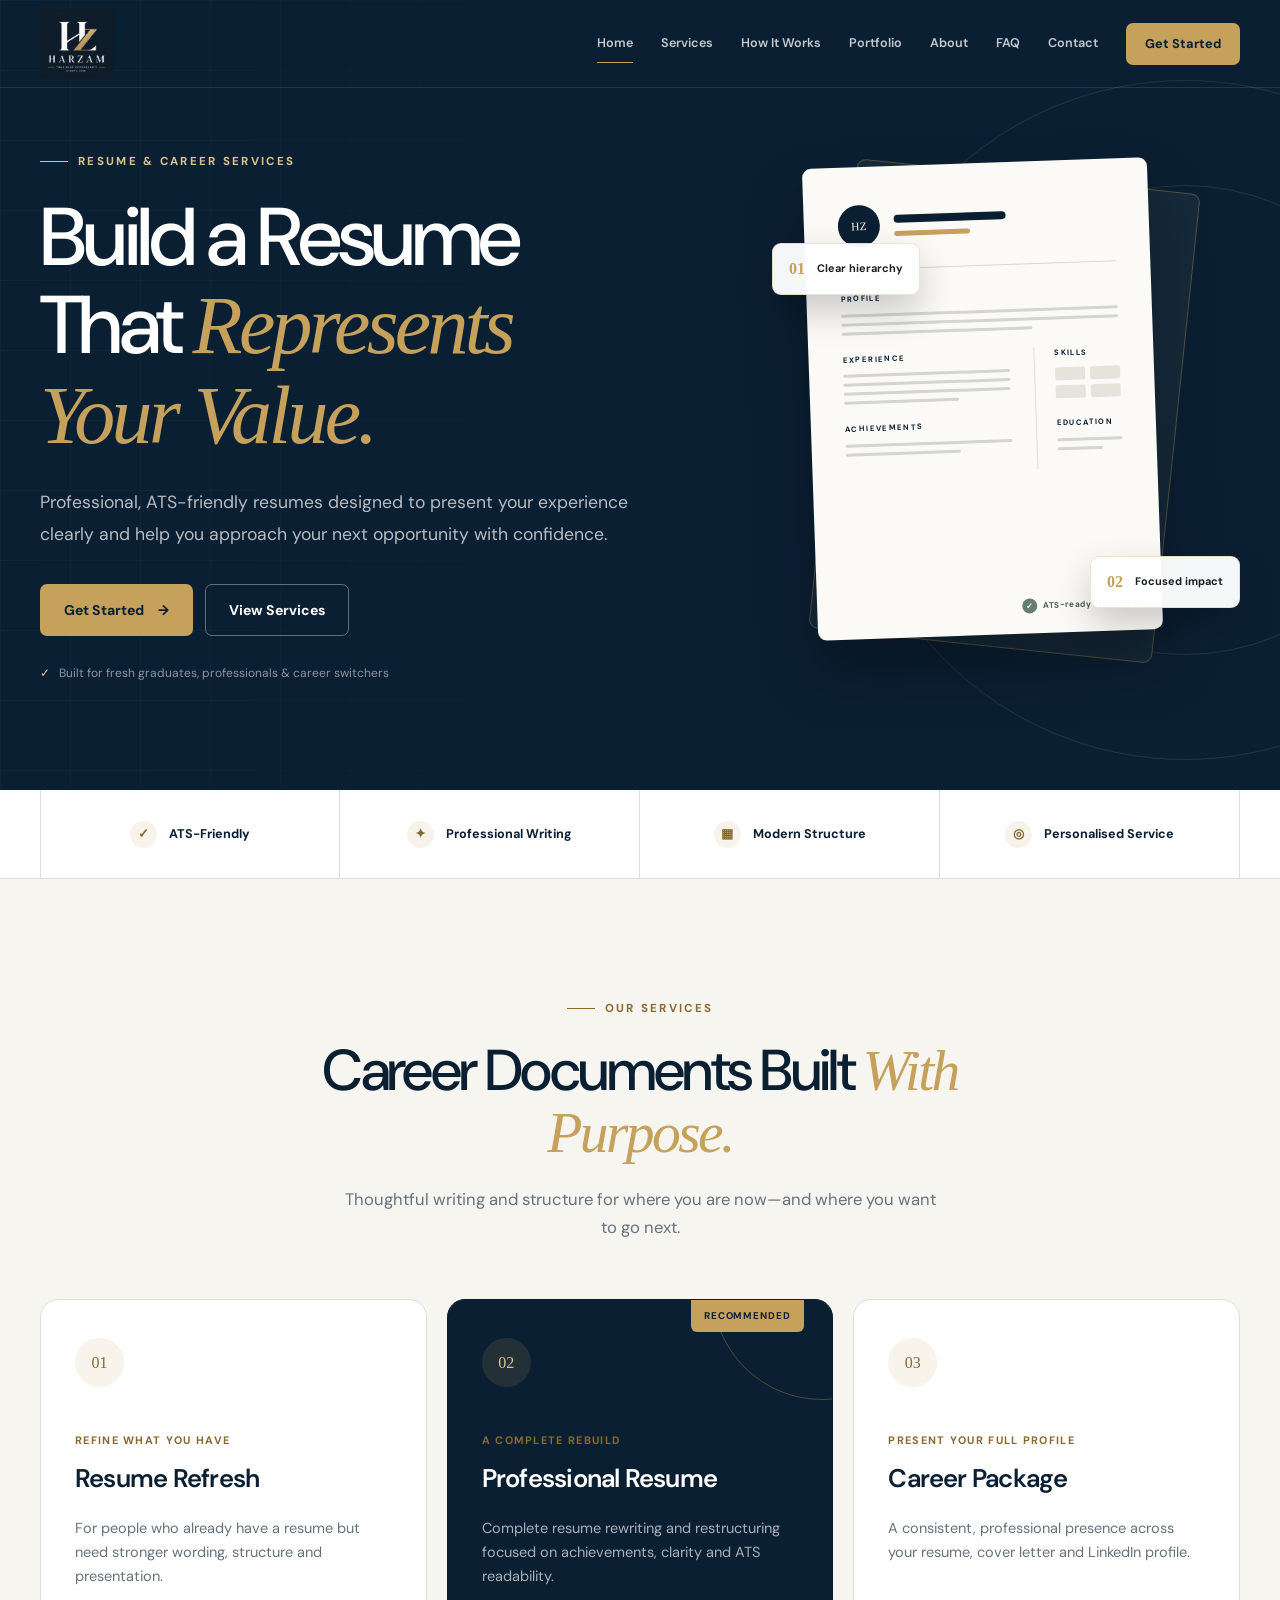
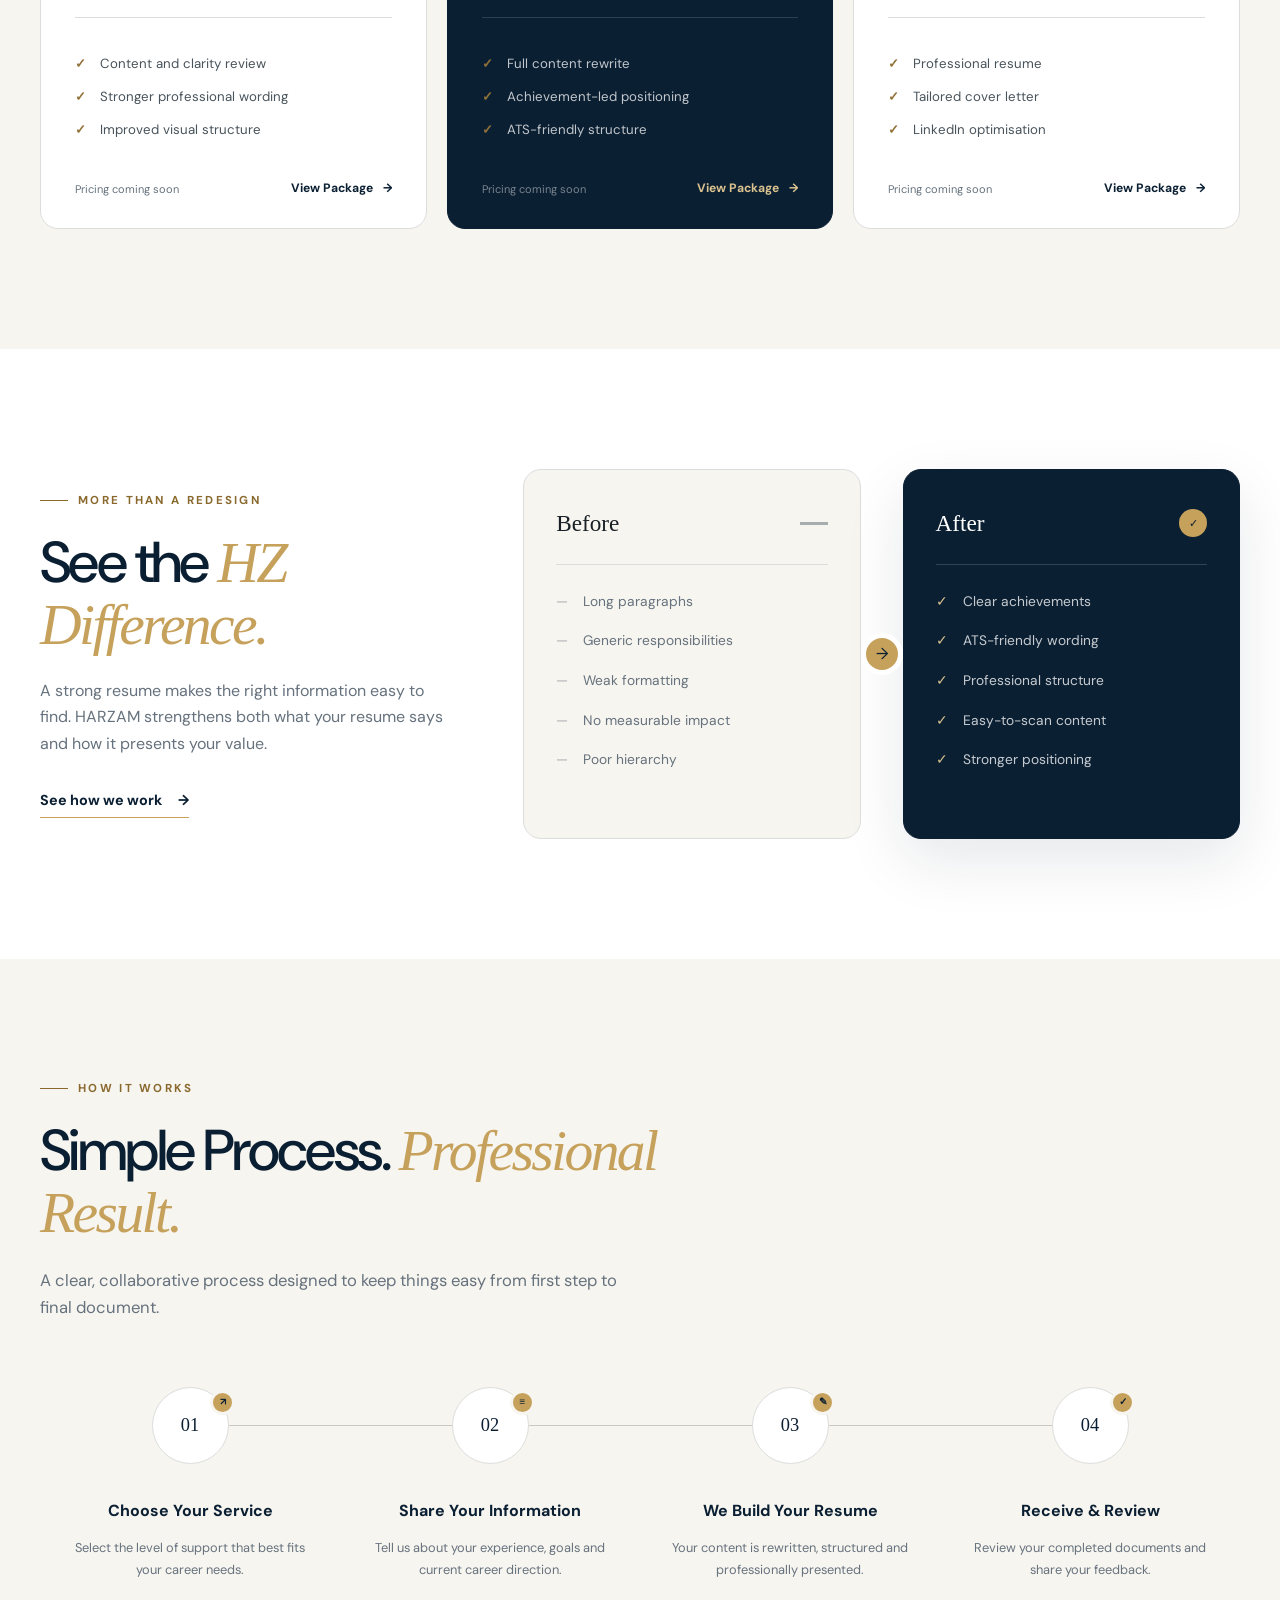
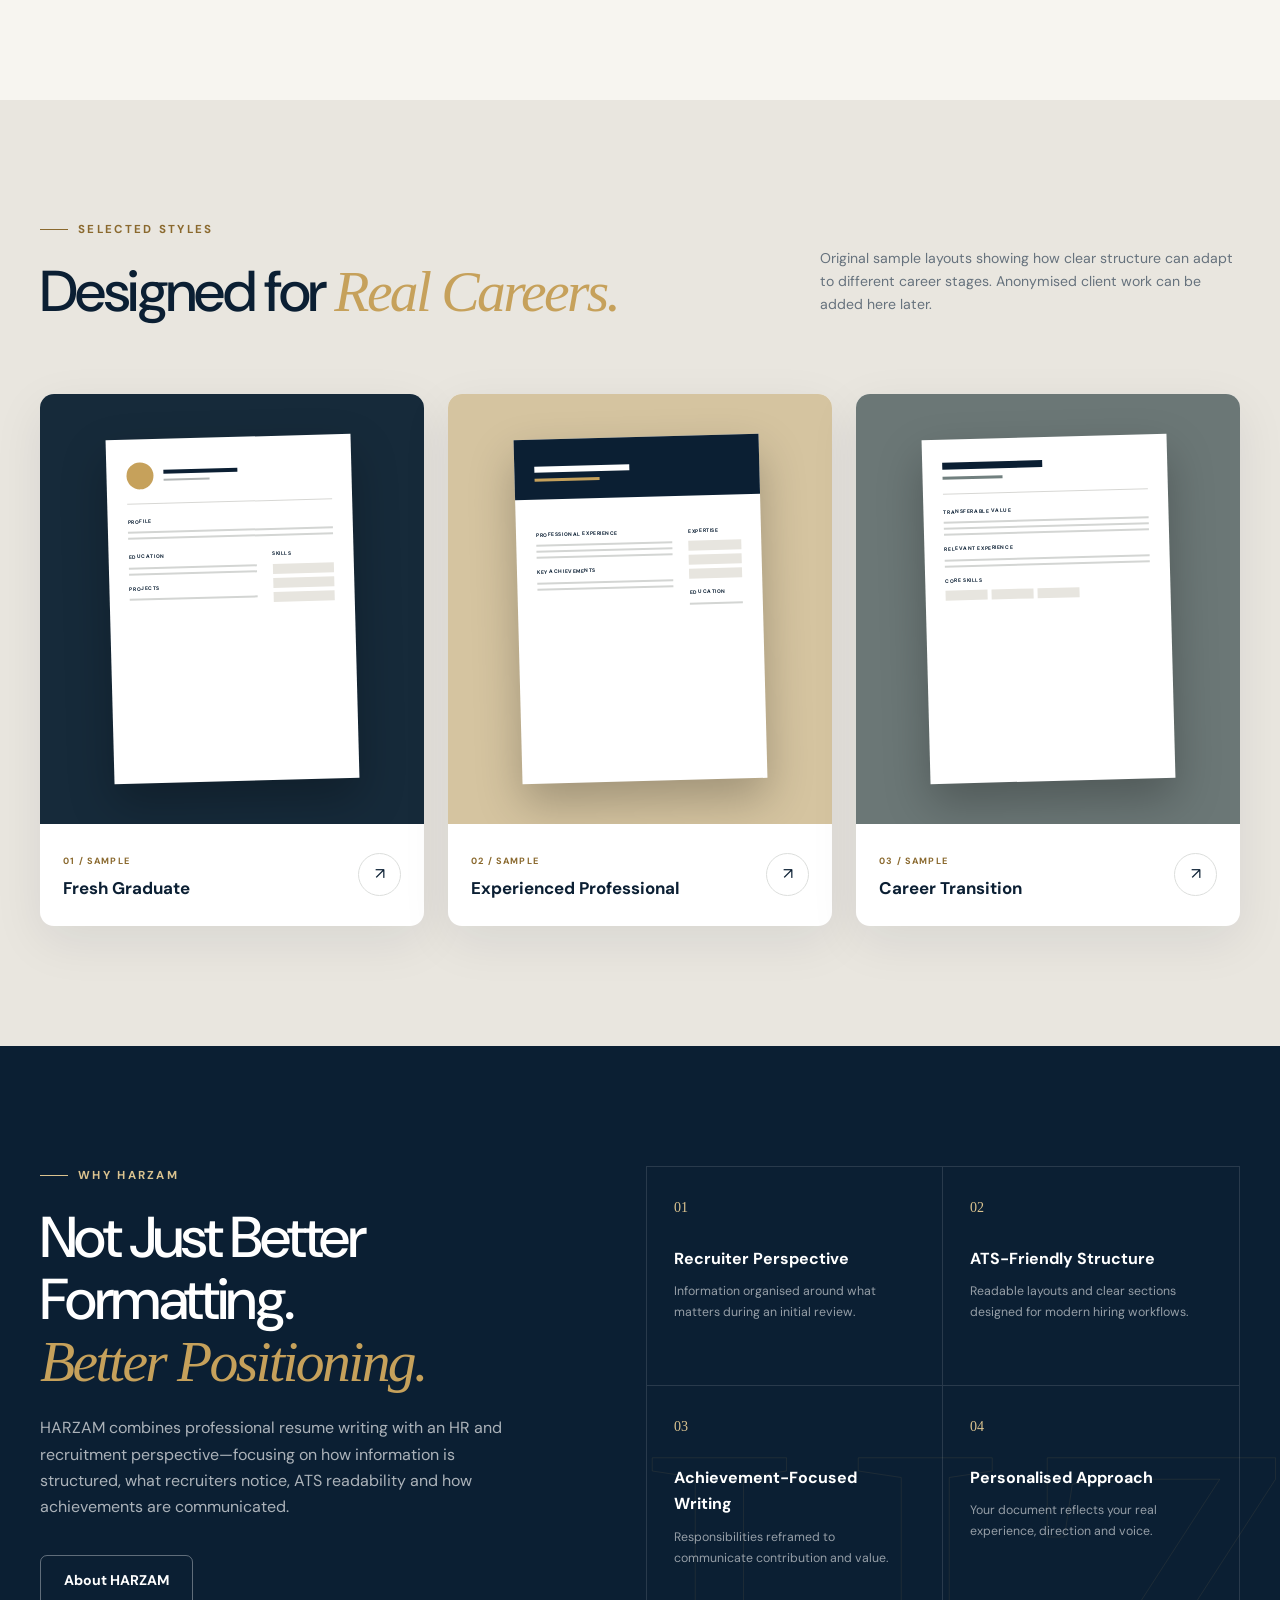
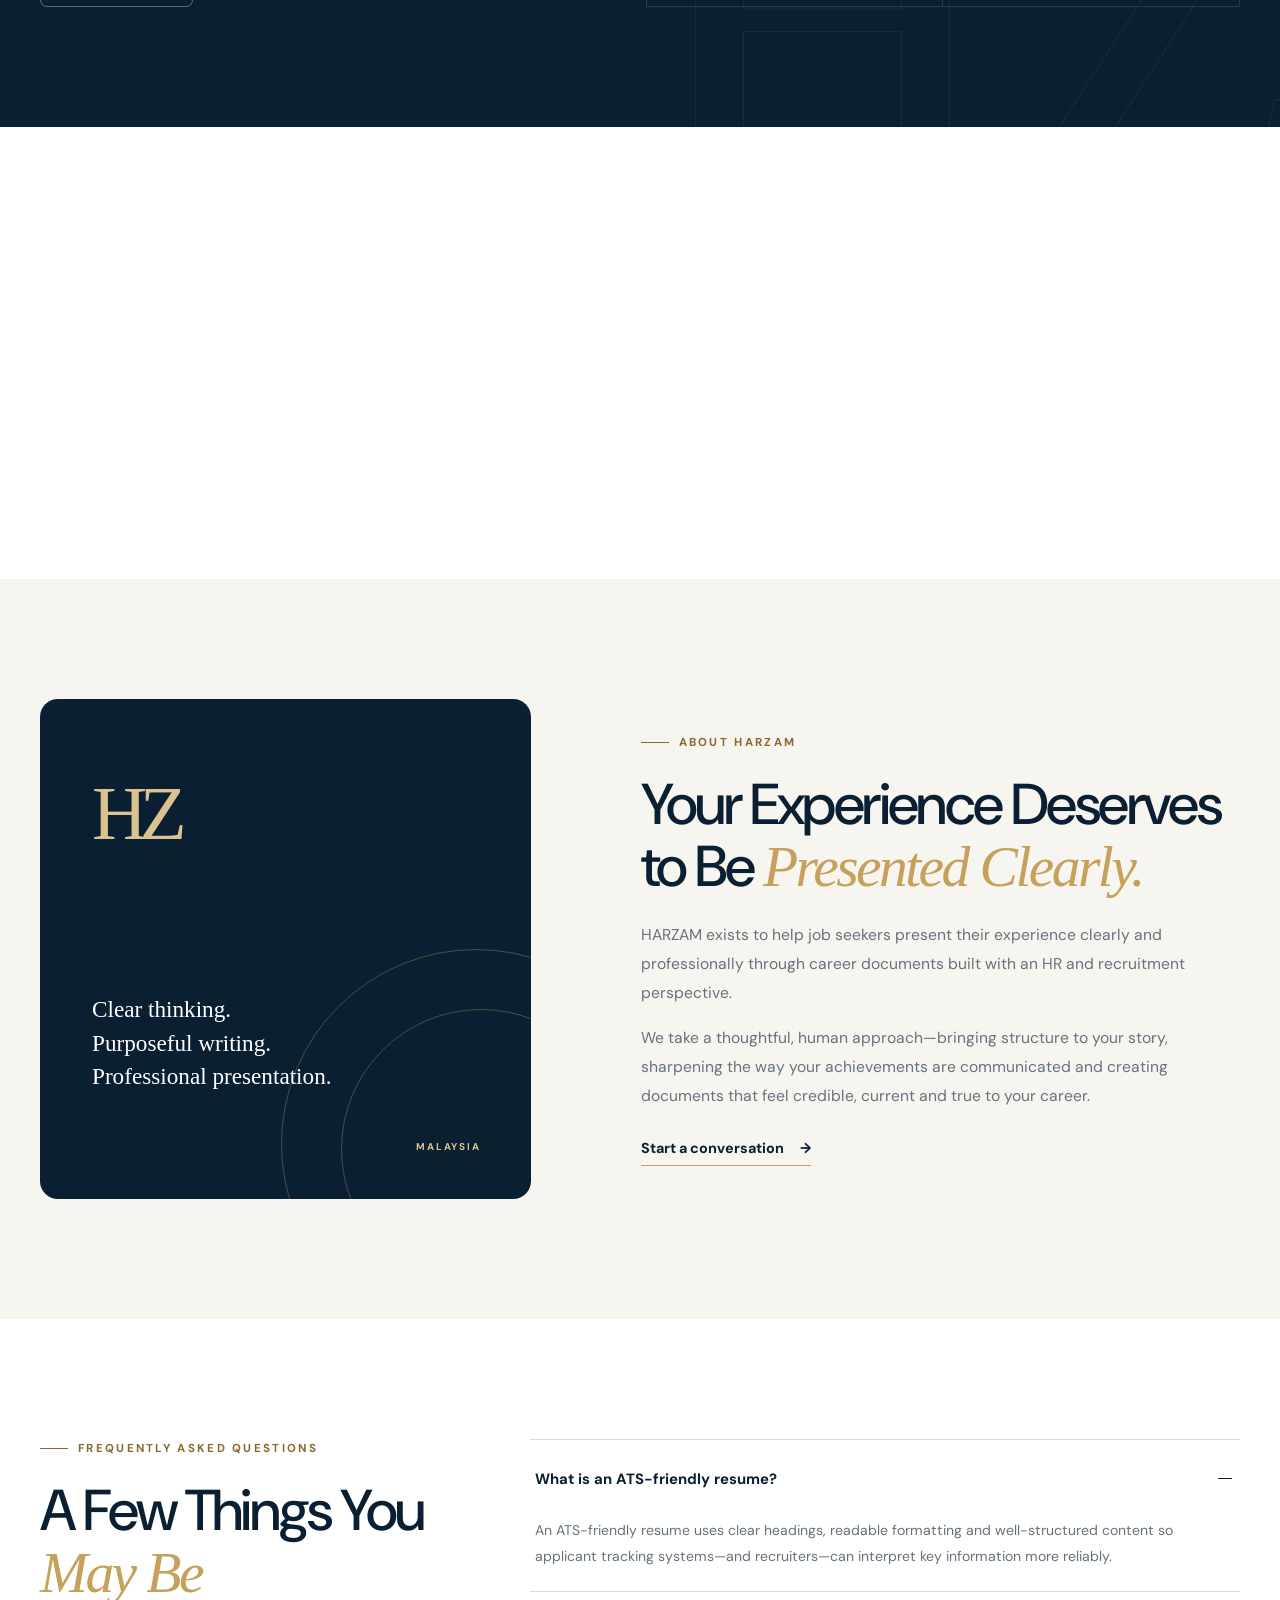
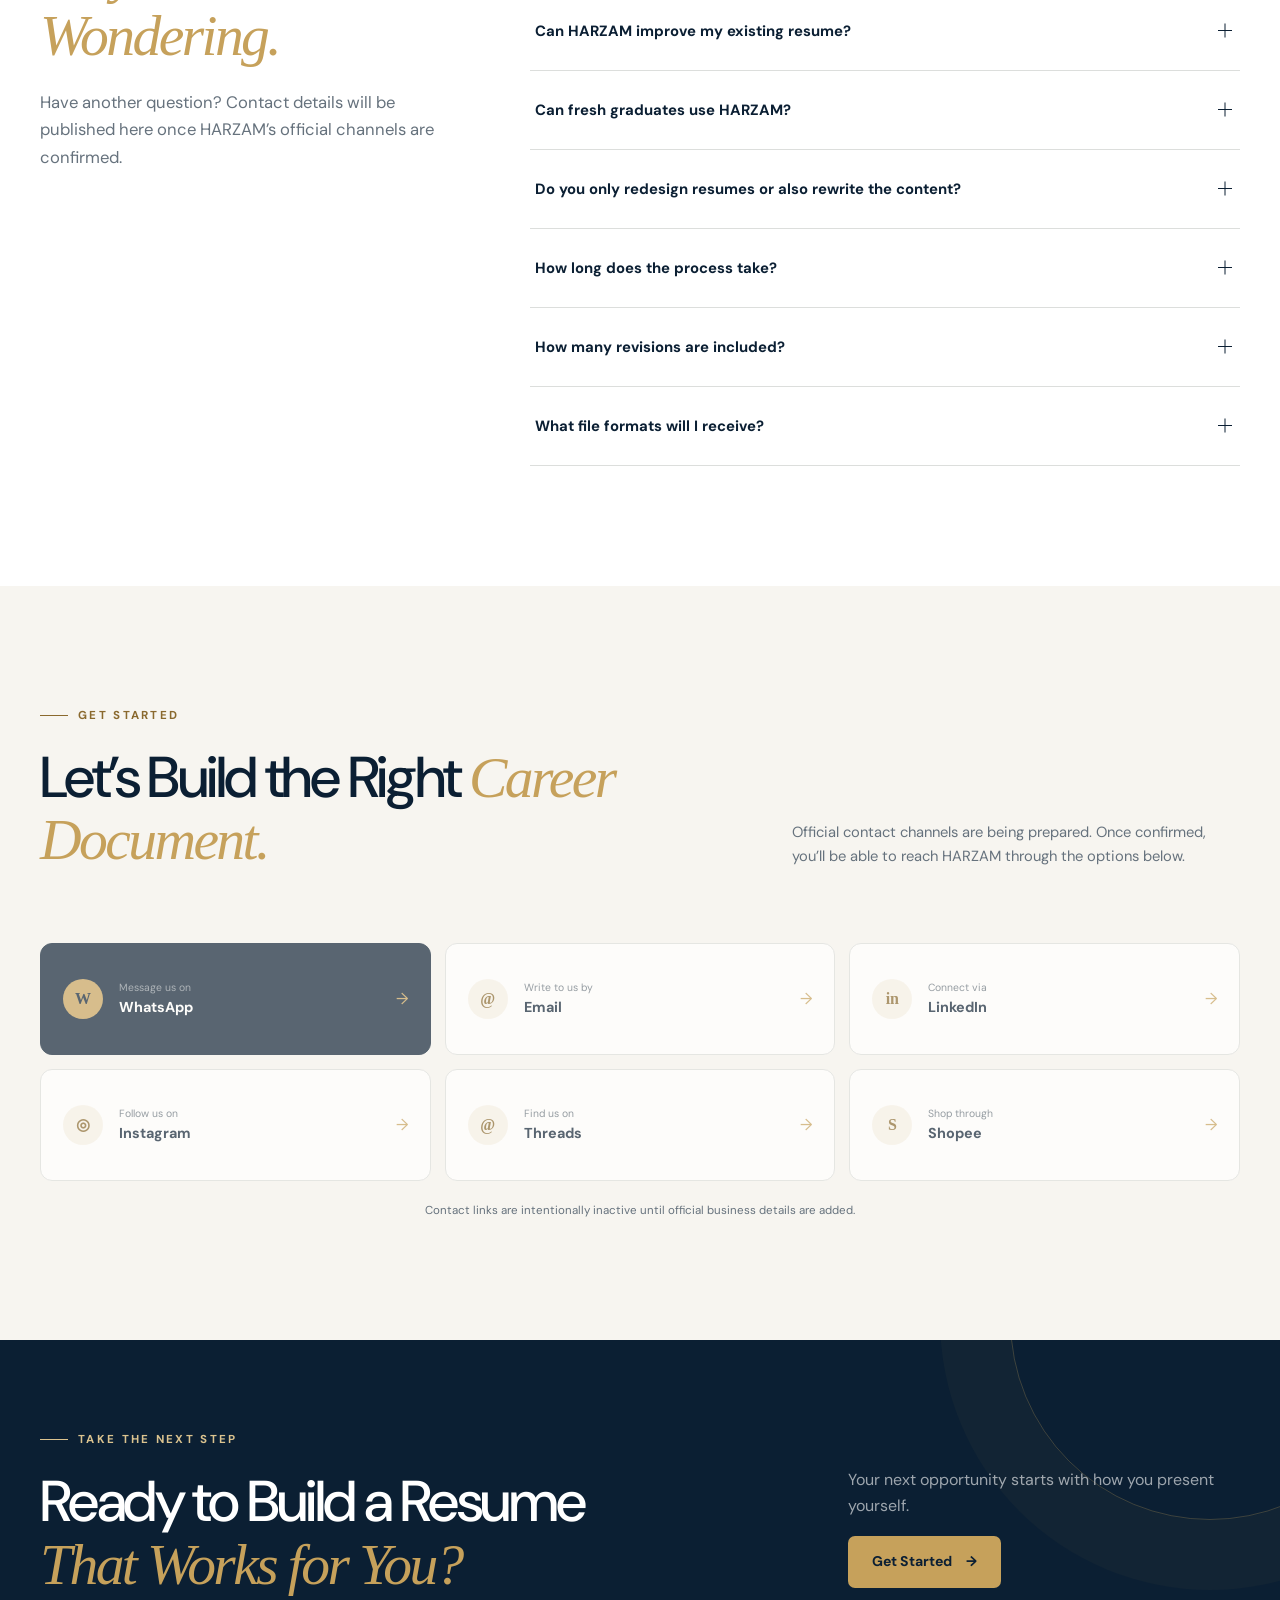
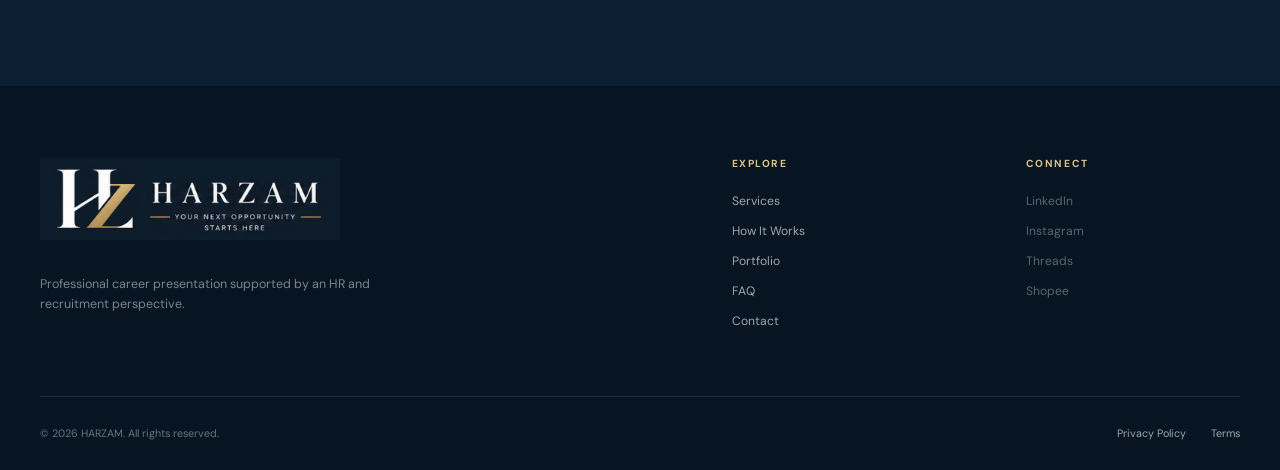
==== commit 53e50a6d: "Implement official HARZAM branding and favicon" ====
--- a/index.html
+++ b/index.html
@@ -5,7 +5,8 @@
   <meta name="viewport" content="width=device-width, initial-scale=1">
   <title>HARZAM | Professional Resume &amp; Career Services Malaysia</title>
   <meta name="description" content="Professional ATS-friendly resume writing and career services in Malaysia, designed to present your experience clearly and professionally.">
-  <meta name="theme-color" content="#0B1F33">
+  <meta name="theme-color" content="#0F1B2D">
+  <meta name="msapplication-TileColor" content="#0F1B2D">
   <meta name="robots" content="index, follow">
 
   <link rel="canonical" href="https://nurazam190.github.io/harzam-website/">
@@ -15,9 +16,16 @@
   <meta property="og:description" content="Professional ATS-friendly resume writing and career services in Malaysia.">
   <meta property="og:url" content="https://nurazam190.github.io/harzam-website/">
   <meta property="og:site_name" content="HARZAM">
-  <meta property="og:image" content="assets/images/og-placeholder.svg">
-
-  <link rel="icon" href="assets/logo/favicon.svg" type="image/svg+xml">
+  <meta property="og:image" content="https://nurazam190.github.io/harzam-website/assets/brand/harzam-og-cover.jpg">
+  <meta property="og:image:width" content="1200">
+  <meta property="og:image:height" content="630">
+  <meta property="og:image:alt" content="HARZAM — More Than A Resume. A Brighter Tomorrow.">
+
+  <link rel="icon" type="image/x-icon" href="assets/favicon/favicon.ico">
+  <link rel="icon" type="image/png" sizes="16x16" href="assets/favicon/favicon-16x16.png">
+  <link rel="icon" type="image/png" sizes="32x32" href="assets/favicon/favicon-32x32.png">
+  <link rel="apple-touch-icon" sizes="180x180" href="assets/favicon/apple-touch-icon.png">
+  <link rel="manifest" href="site.webmanifest">
   <link rel="stylesheet" href="css/style.css">
   <link rel="stylesheet" href="css/responsive.css">
   <script src="js/main.js" defer></script>
@@ -28,9 +36,10 @@
   <header class="site-header" data-header>
     <div class="container nav-wrap">
       <a class="brand" href="#home" aria-label="HARZAM home">
-        <!-- Temporary text logo: replace with the official HZ logo when supplied. -->
-        <span class="brand-mark" aria-hidden="true">HZ</span>
-        <span class="brand-copy"><strong>HARZAM</strong><small>Resume &amp; Career Services</small></span>
+        <picture class="brand-logo">
+          <source media="(max-width: 700px)" srcset="assets/brand/harzam-monogram.png">
+          <img src="assets/brand/harzam-logo.png" alt="HARZAM" width="401" height="378">
+        </picture>
       </a>
 
       <button class="menu-toggle" type="button" aria-expanded="false" aria-controls="primary-nav" aria-label="Open navigation menu" data-menu-toggle>
@@ -434,7 +443,7 @@
   <footer class="site-footer">
     <div class="container footer-main">
       <div class="footer-brand">
-        <a class="brand" href="#home" aria-label="HARZAM home"><span class="brand-mark" aria-hidden="true">HZ</span><span class="brand-copy"><strong>HARZAM</strong><small>Resume &amp; Career Services</small></span></a>
+        <a class="brand" href="#home" aria-label="HARZAM home"><img class="footer-logo" src="assets/brand/harzam-logo-horizontal.png" alt="HARZAM — Your next opportunity starts here" width="800" height="220"></a>
         <p>Professional career presentation supported by an HR and recruitment perspective.</p>
       </div>
       <nav class="footer-nav" aria-label="Footer navigation">
--- a/css/style.css
+++ b/css/style.css
@@ -63,11 +63,10 @@
 .site-header { position: fixed; z-index: 100; inset: 0 0 auto; height: 88px; color: var(--white); border-bottom: 1px solid rgba(255,255,255,.1); transition: height var(--transition), background var(--transition), box-shadow var(--transition); }
 .site-header.scrolled, .site-header.menu-visible { height: 72px; background: rgba(11,31,51,.97); box-shadow: 0 10px 30px rgba(0,0,0,.12); backdrop-filter: blur(12px); }
 .nav-wrap { display: flex; height: 100%; align-items: center; justify-content: space-between; }
-.brand { display: inline-flex; align-items: center; gap: 12px; }
-.brand-mark { display: grid; width: 44px; height: 44px; place-items: center; color: var(--gold-light); border: 1px solid rgba(198,161,91,.72); border-radius: 50%; font-family: var(--serif); font-size: 1rem; letter-spacing: -.08em; }
-.brand-copy { display: flex; flex-direction: column; line-height: 1; }
-.brand-copy strong { color: var(--white); font-size: .92rem; letter-spacing: .17em; }
-.brand-copy small { margin-top: 6px; color: rgba(255,255,255,.62); font-size: .54rem; letter-spacing: .08em; text-transform: uppercase; }
+.brand { display: inline-flex; align-items: center; }
+.brand-logo { display: block; line-height: 0; }
+.brand-logo img { display: block; width: auto; height: 70px; object-fit: contain; transition: height var(--transition); }
+.site-header.scrolled .brand-logo img, .site-header.menu-visible .brand-logo img { height: 58px; }
 .primary-nav { display: flex; align-items: center; gap: 28px; }
 .primary-nav > a:not(.button) { position: relative; color: rgba(255,255,255,.76); font-size: .79rem; font-weight: 600; }
 .primary-nav > a:not(.button)::after { content: ''; position: absolute; right: 0; bottom: -9px; left: 0; height: 1px; background: var(--gold); transform: scaleX(0); transition: transform var(--transition); }
@@ -284,6 +283,7 @@
 .site-footer { color: rgba(255,255,255,.62); background: #071522; }
 .footer-main { display: grid; grid-template-columns: 2fr .7fr .7fr; gap: 80px; padding-top: 72px; padding-bottom: 60px; }
 .footer-brand > p { max-width: 370px; margin: 25px 0 0; color: rgba(255,255,255,.47); font-size: .78rem; }
+.footer-logo { display: block; width: min(100%, 300px); height: auto; }
 .footer-main h2 { margin-bottom: 17px; color: var(--gold-light); font-family: var(--sans); font-size: .64rem; font-weight: 700; letter-spacing: .15em; text-transform: uppercase; }
 .footer-nav, .footer-social { display: flex; flex-direction: column; align-items: flex-start; }
 .footer-nav a, .footer-social a { margin: 5px 0; font-size: .76rem; transition: color var(--transition); }
@@ -303,7 +303,7 @@
 .dialog-paper hr { height: 1px; margin: 19px 0; background: #ddd; border: 0; }.dialog-paper h3{margin:12px 0 6px;color:var(--navy);font-size:.4rem;text-transform:uppercase;letter-spacing:.13em}.dialog-paper p,.dialog-paper span{display:block;width:100%;height:3px;margin:5px 0;background:#d4d6d5}.dialog-cols{display:grid;grid-template-columns:1.35fr .65fr;gap:20px}.dialog-cols>div+div{padding-left:14px;border-left:1px solid #ddd}.dialog-note{margin:17px 0 0;font-size:.74rem;text-align:center}
 
 .policy-page { min-height: 100vh; background: var(--off-white); }
-.policy-header { padding: 26px 0; color: white; background: var(--navy); }
+.policy-header { padding: 12px 0; color: white; background: var(--navy); }
 .policy-content { max-width: 780px; padding-top: 90px; padding-bottom: 110px; }
 .policy-content h1 { font-size: clamp(2.7rem,6vw,4.5rem); }
 .policy-notice { margin: 35px 0; padding: 22px; background: white; border: 1px solid var(--border); border-left: 4px solid var(--gold); border-radius: 8px; }
--- a/css/responsive.css
+++ b/css/responsive.css
@@ -47,8 +47,7 @@
   .container { width: min(calc(100% - 32px), var(--max-width)); }
   .section { padding: 78px 0; }
   .site-header { height: 72px; }
-  .brand-mark { width: 39px; height: 39px; }
-  .brand-copy small { font-size: .48rem; }
+  .brand-logo img, .site-header.scrolled .brand-logo img, .site-header.menu-visible .brand-logo img { width: 48px; height: 48px; border-radius: 10px; }
   .hero { min-height: auto; }
   .hero::before { mask-image: linear-gradient(to bottom, black, transparent 70%); }
   .hero-grid { display: flex; min-height: auto; flex-direction: column; gap: 28px; padding-top: 125px; padding-bottom: 30px; }
@@ -108,7 +107,7 @@
 
 @media (max-width: 390px) {
   .container { width: calc(100% - 28px); }
-  .brand-copy small { display: none; }
+  .hero h1 { font-size: clamp(2.35rem, 10.6vw, 2.7rem); }
   .button-row { align-items: stretch; flex-direction: column; }
   .button-row .button { width: 100%; }
   .hero-visual { height: 410px; }
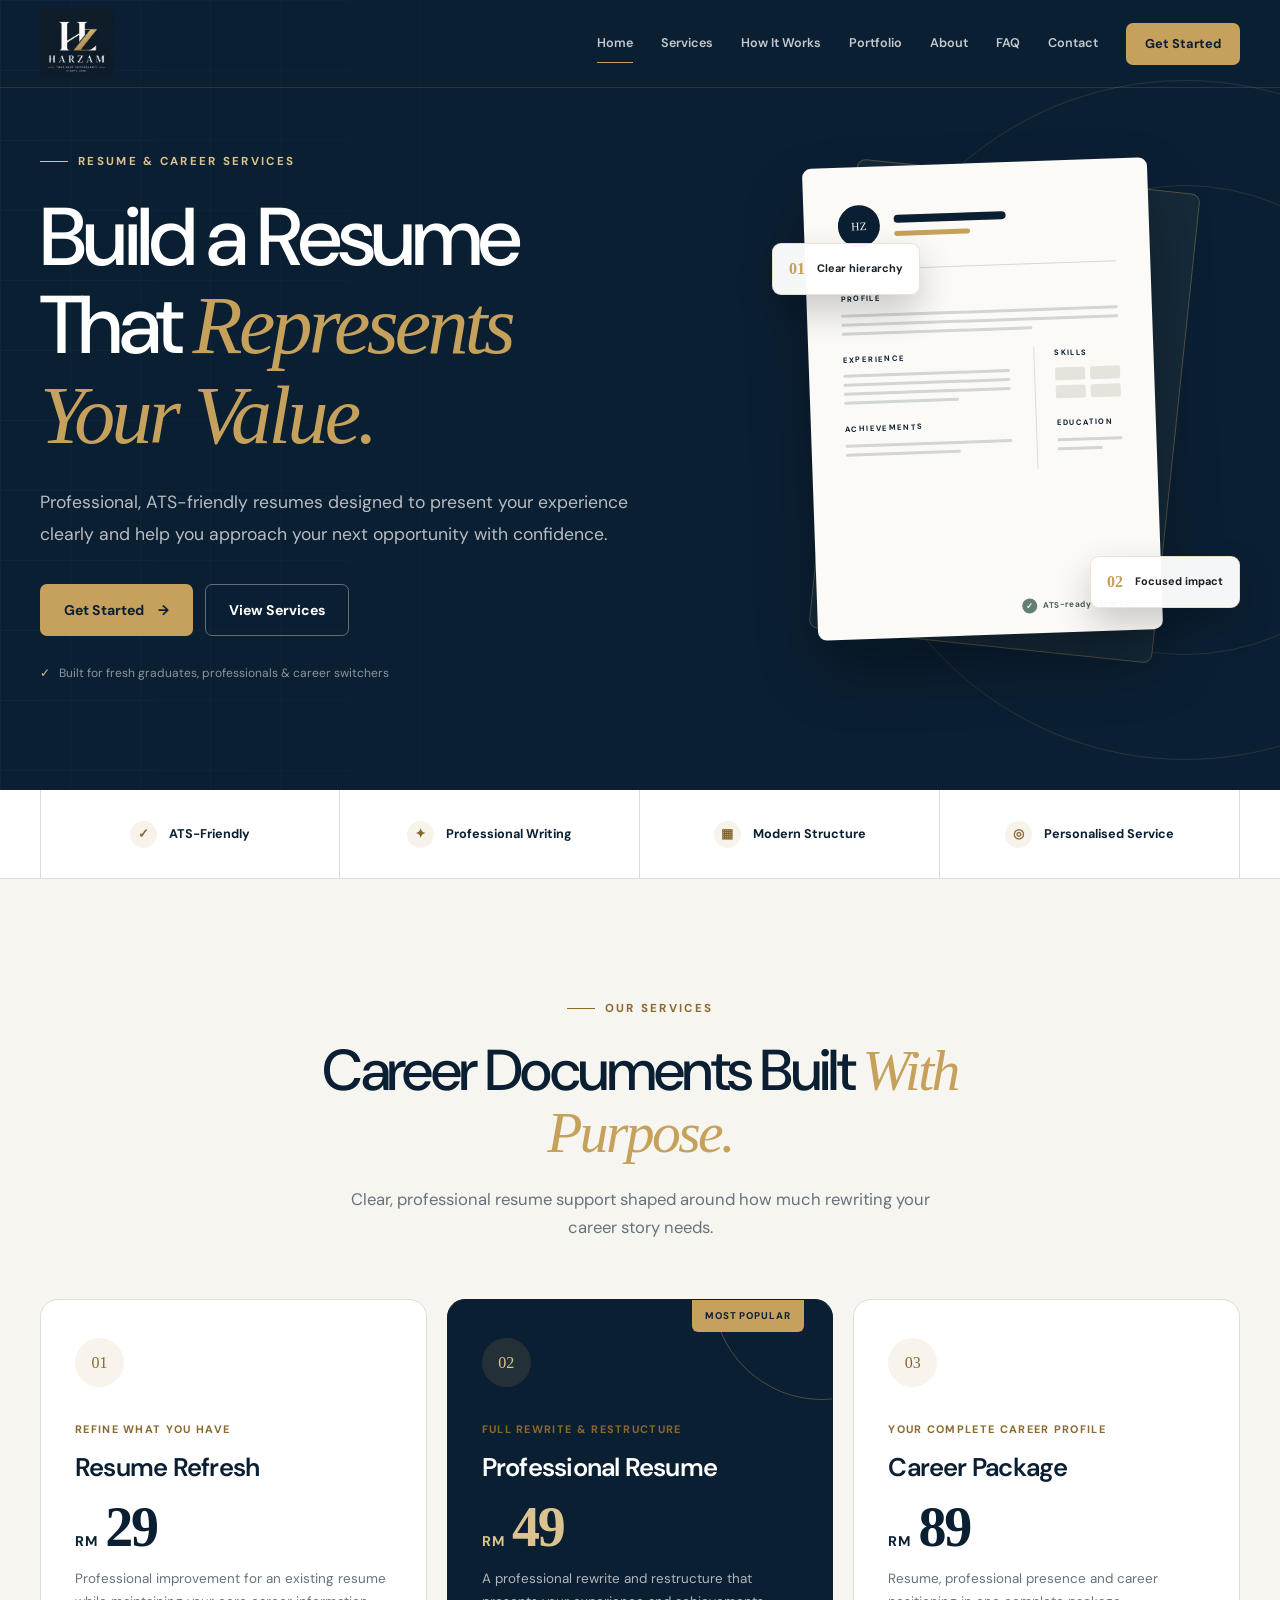
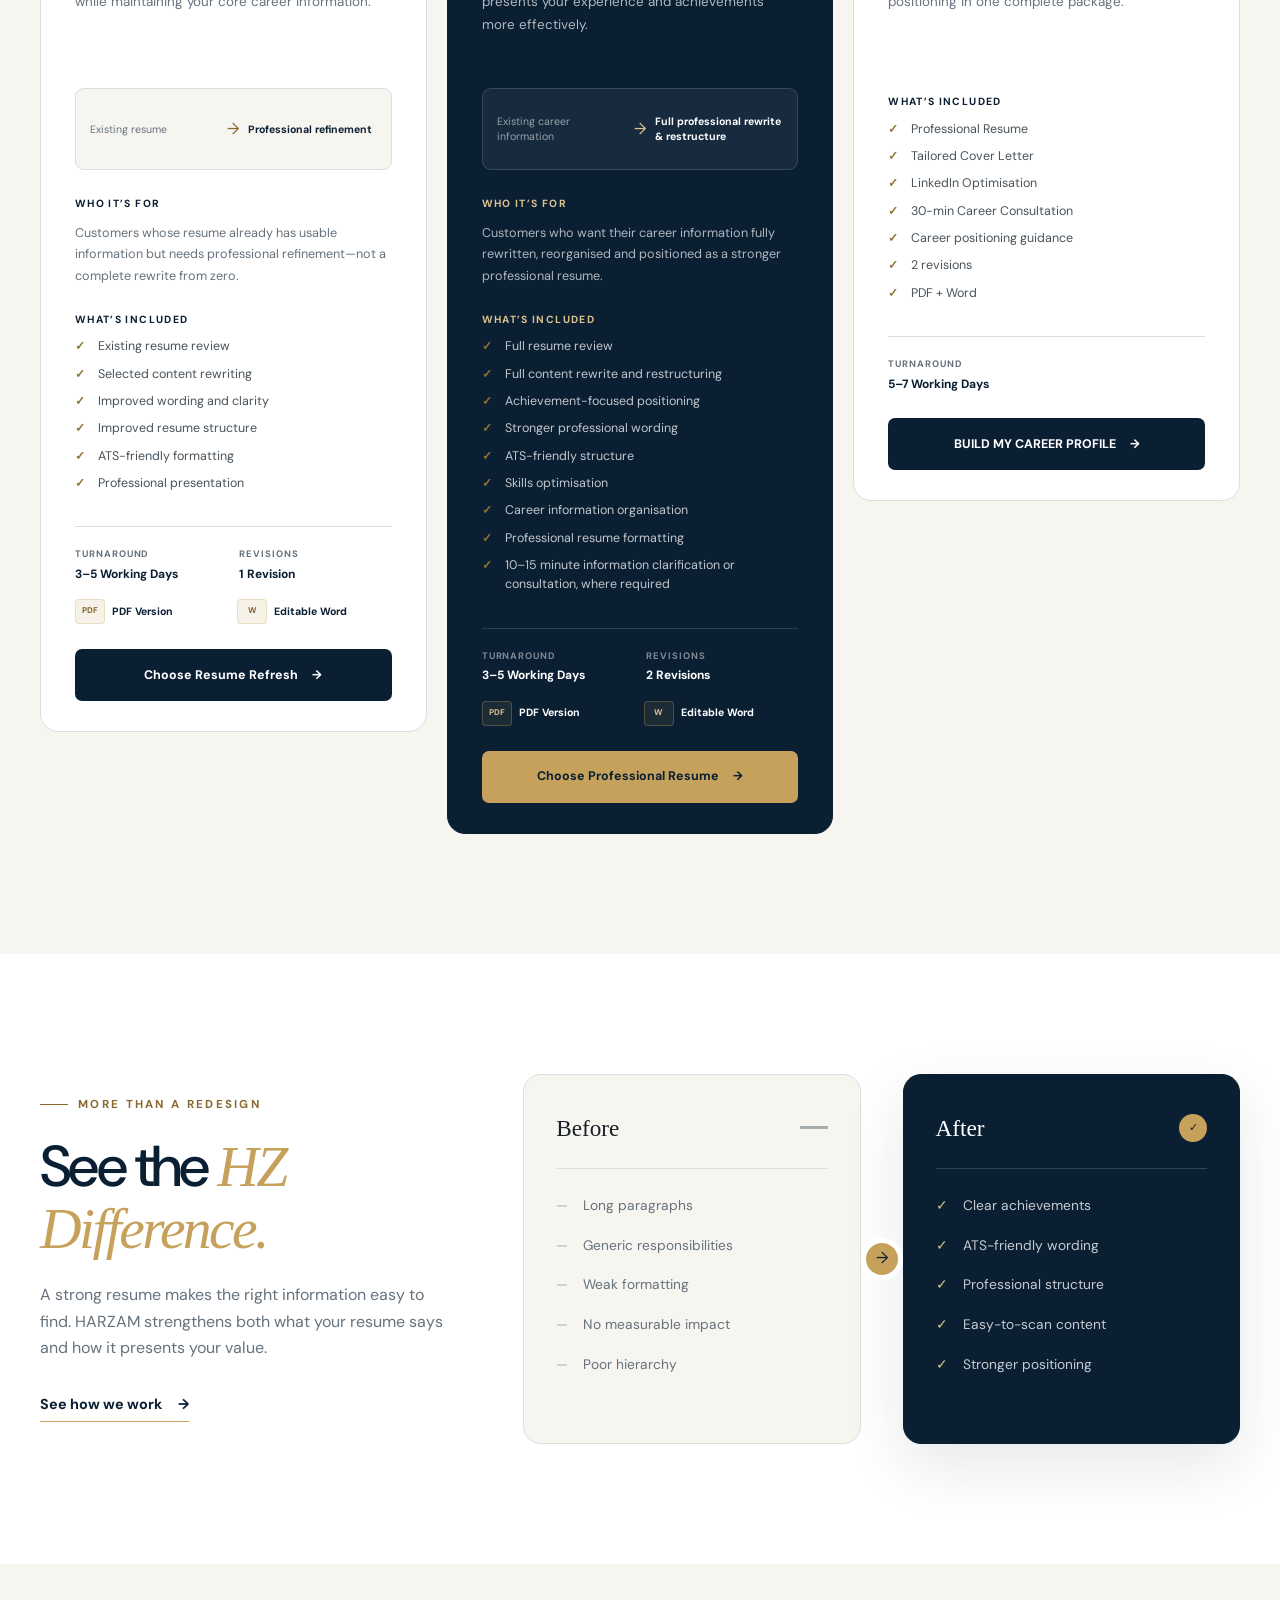
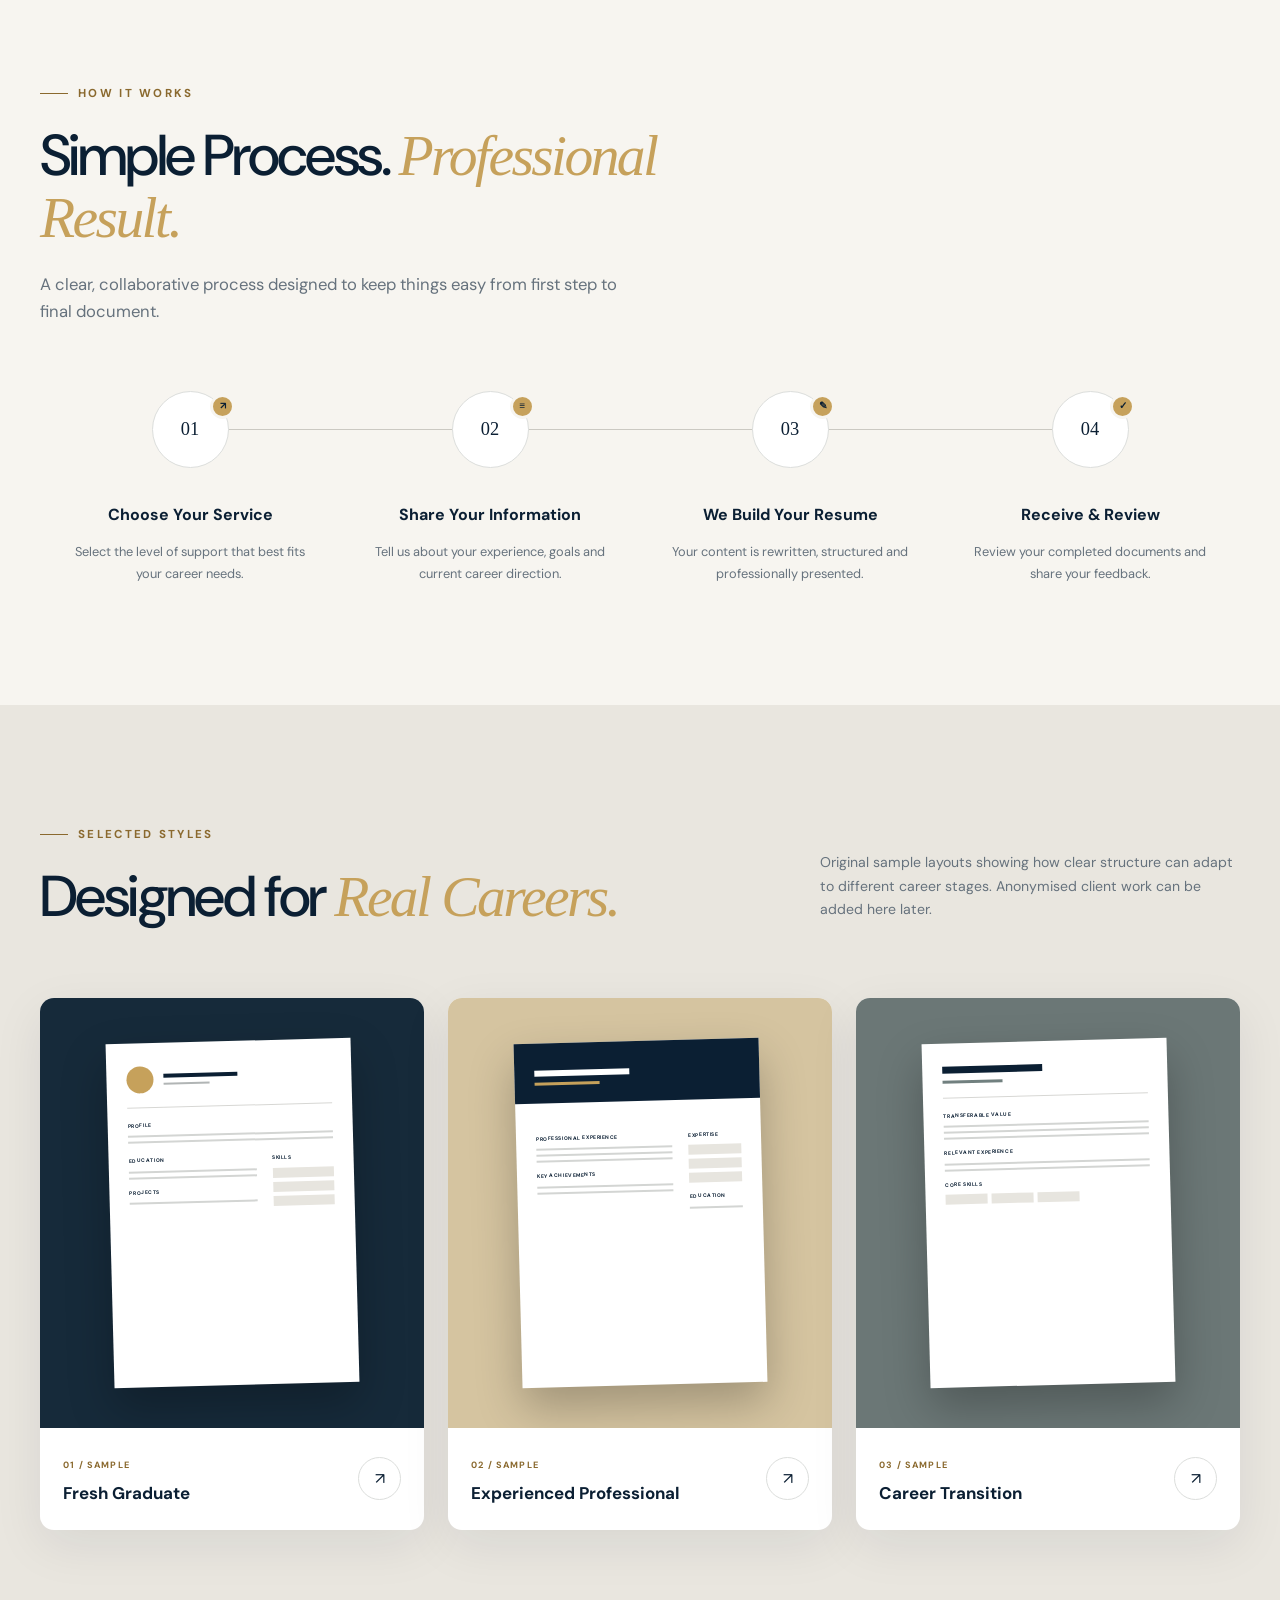
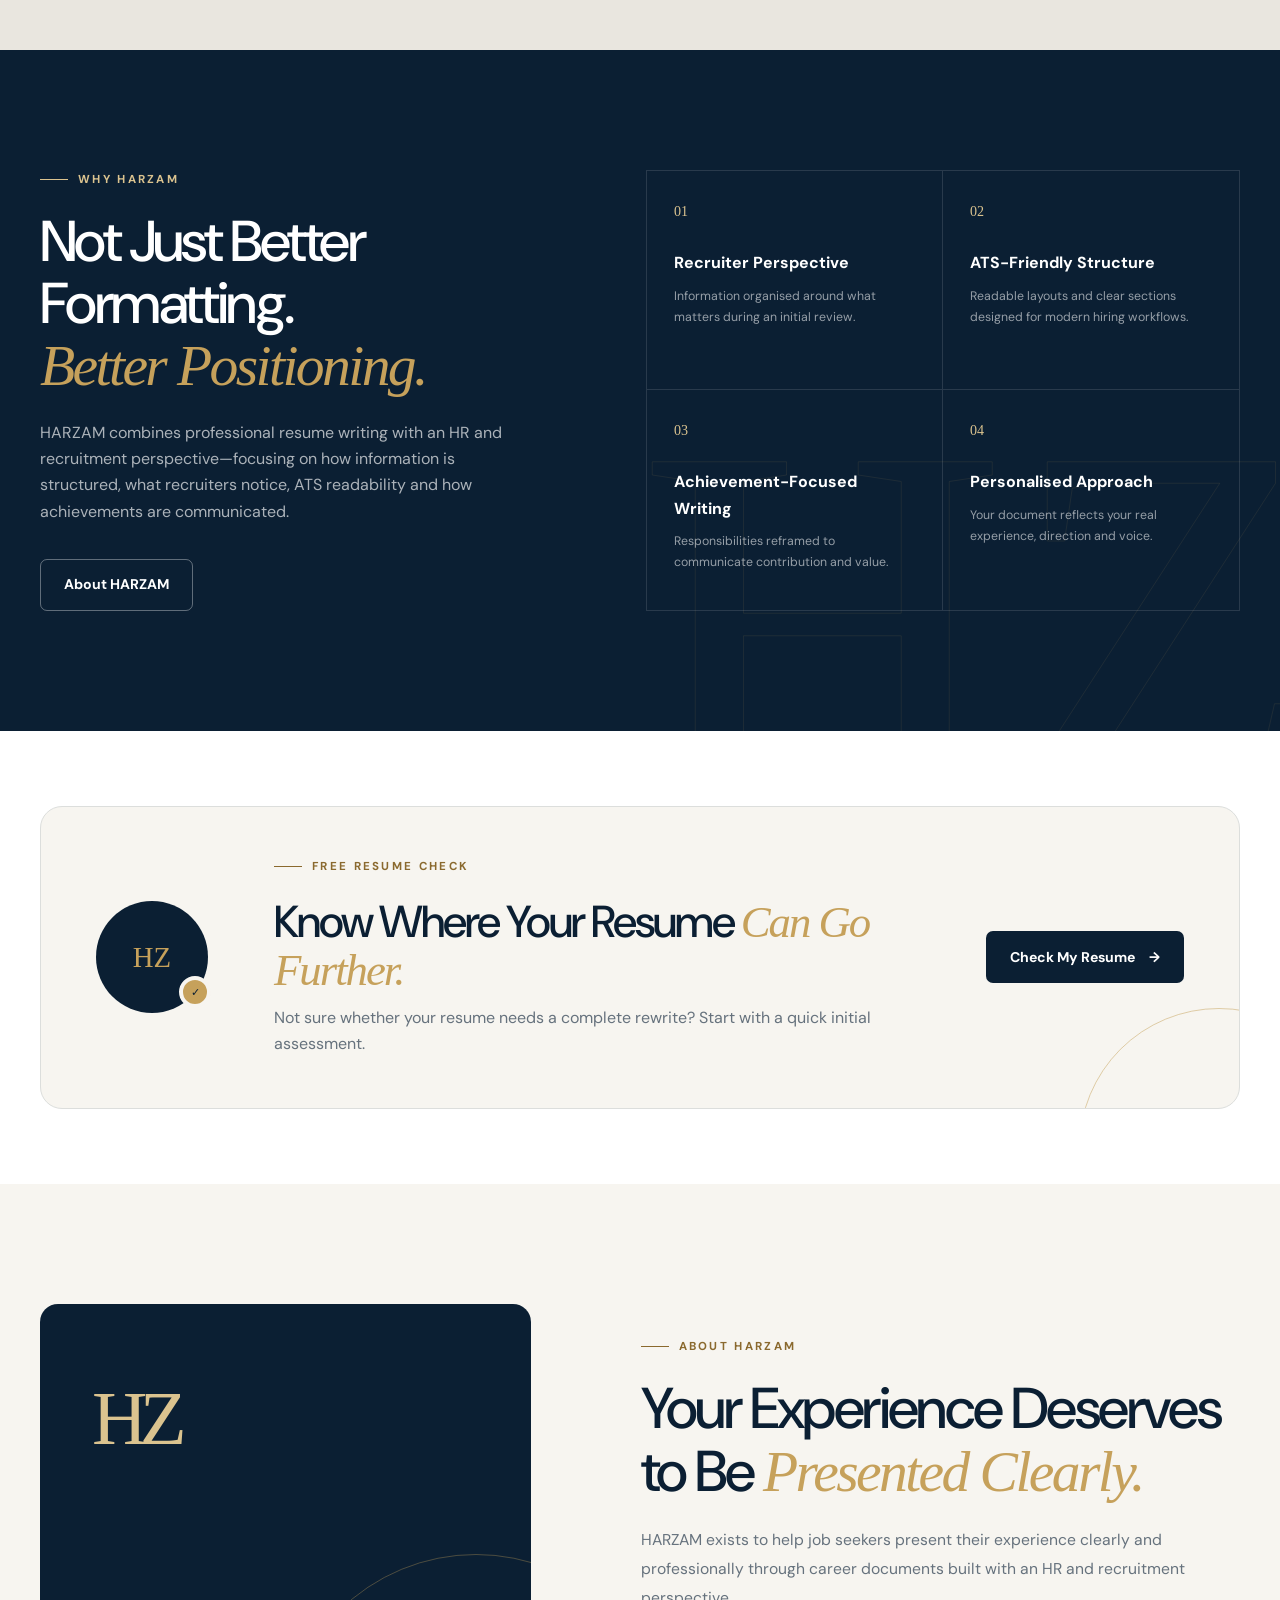
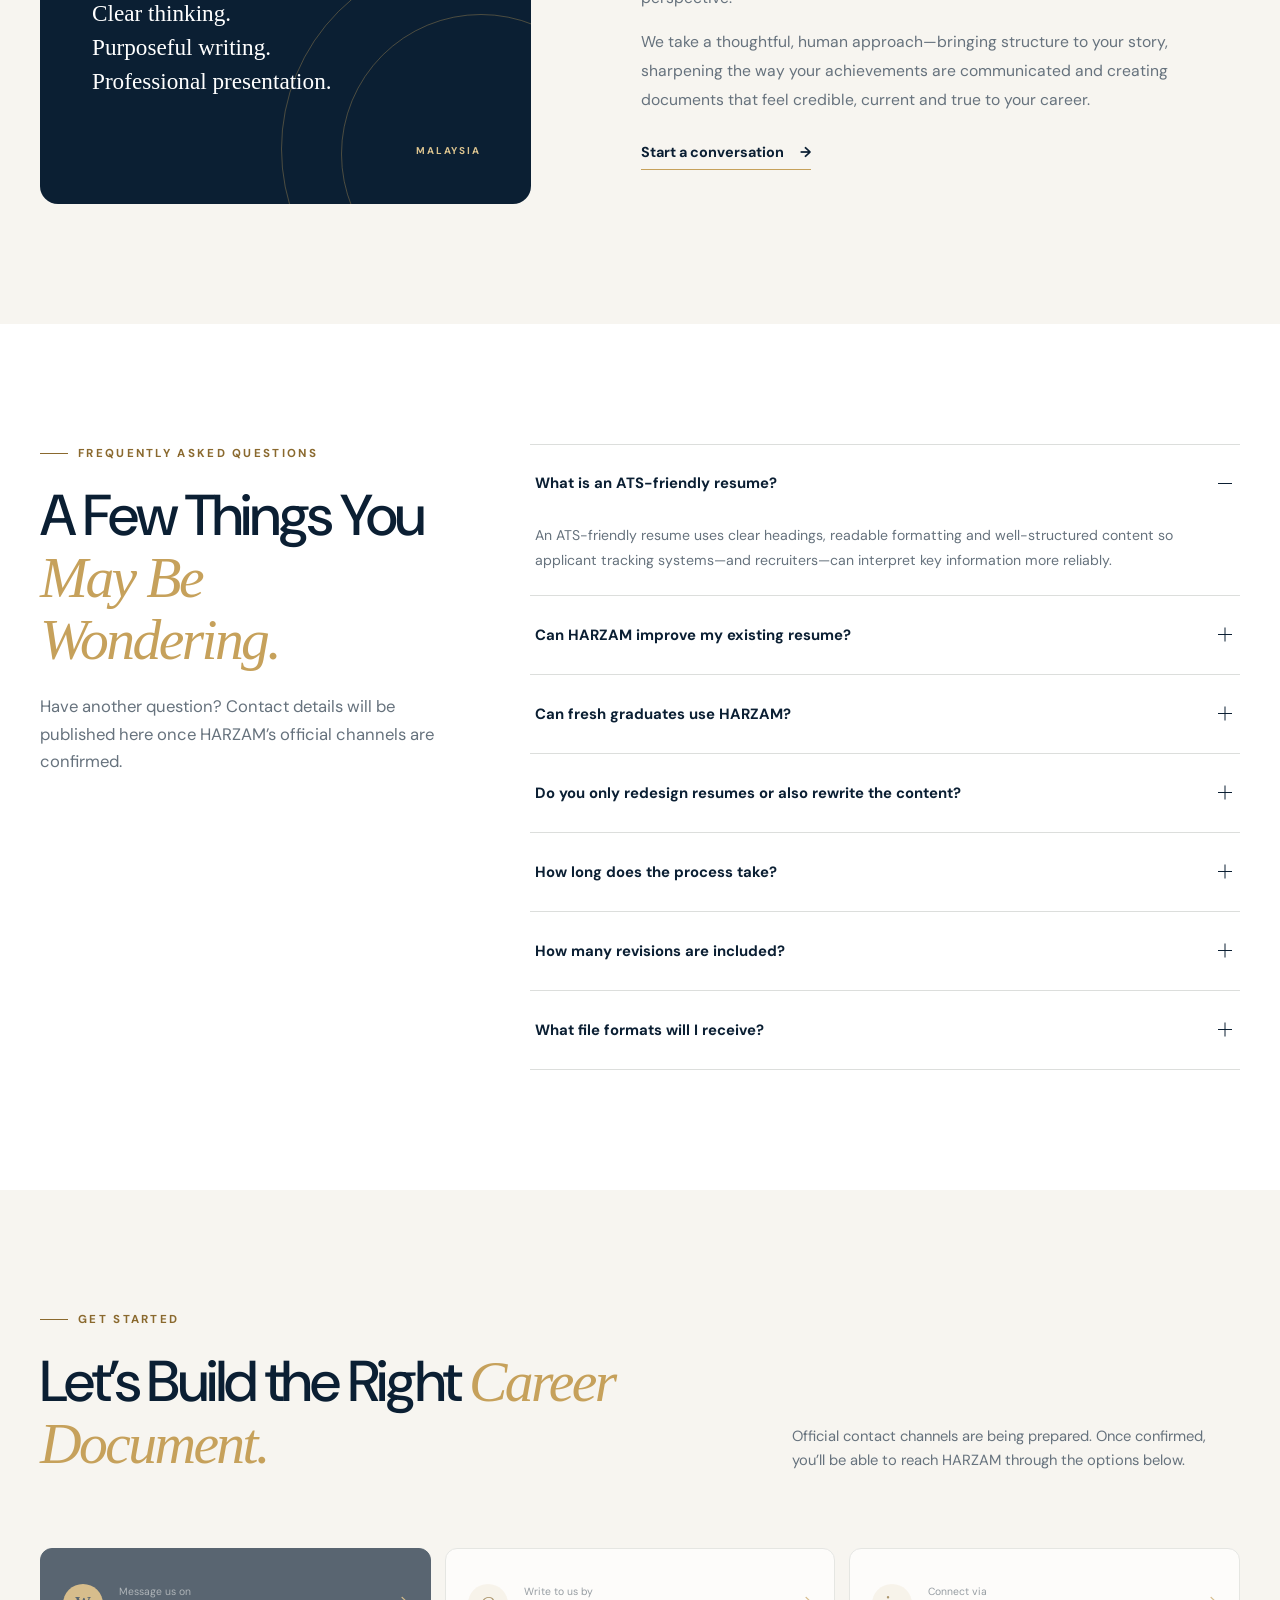
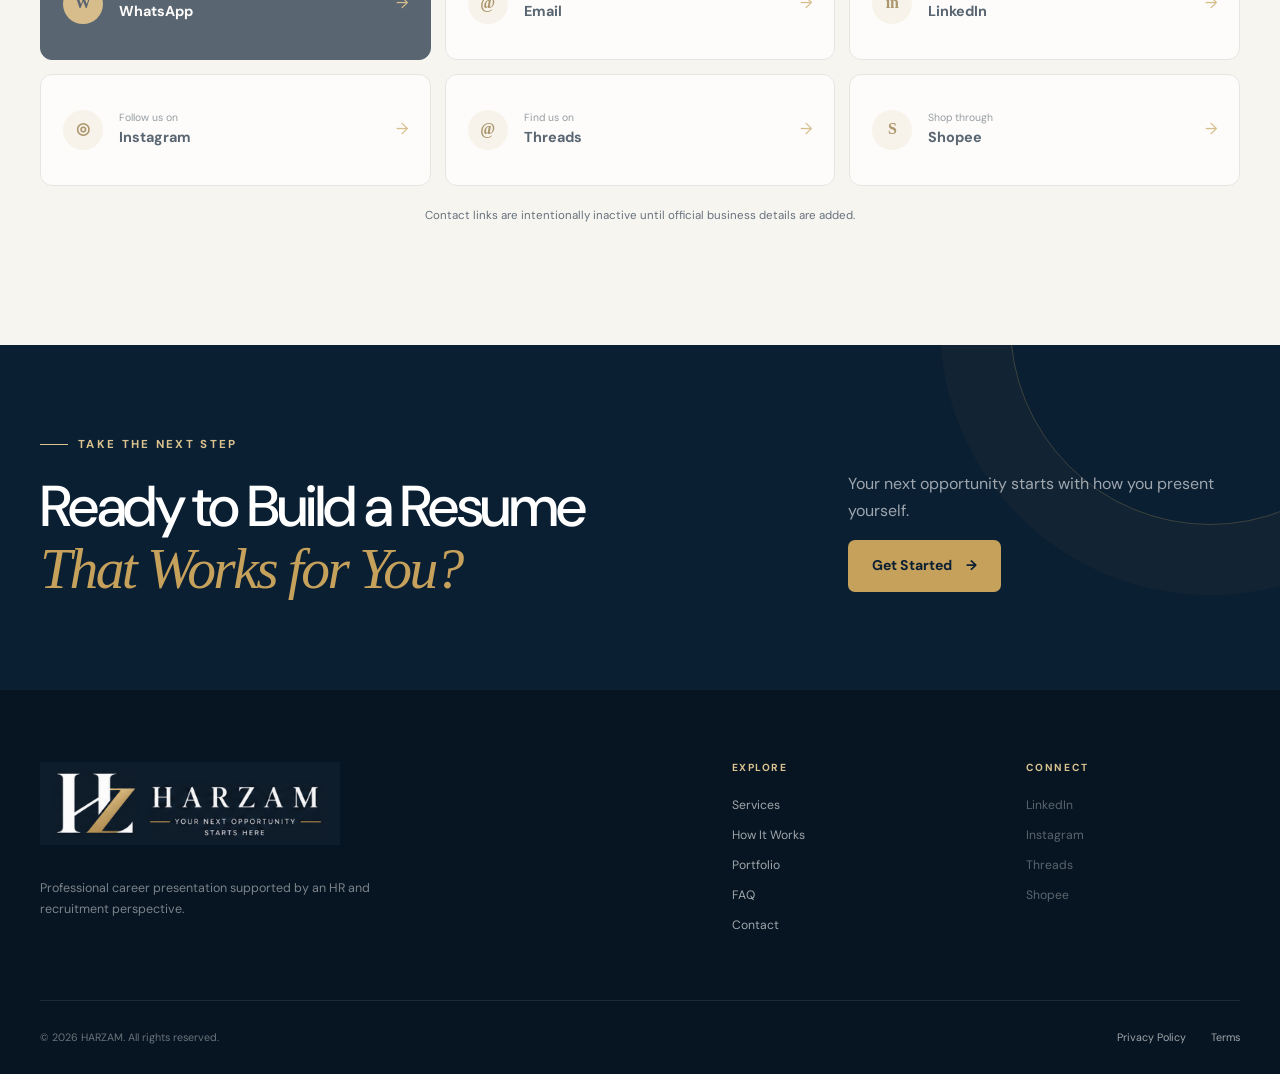
==== commit 45ed6dde: "Finalize HARZAM Packages V1" ====
--- a/index.html
+++ b/index.html
@@ -136,57 +136,122 @@
         <div class="section-heading centered reveal">
           <p class="eyebrow dark"><span></span> Our Services</p>
           <h2 id="services-title">Career Documents Built <em>With Purpose.</em></h2>
-          <p>Thoughtful writing and structure for where you are now—and where you want to go next.</p>
-        </div>
-
+          <p>Clear, professional resume support shaped around how much rewriting your career story needs.</p>
+        </div>
+
+        <!-- HARZAM Packages V1 shared turnaround: update both data-package-turnaround values together if business timing changes. -->
         <div class="service-grid">
           <article class="service-card reveal">
             <div class="card-number">01</div>
             <p class="card-kicker">Refine what you have</p>
             <h3>Resume Refresh</h3>
-            <p>For people who already have a resume but need stronger wording, structure and presentation.</p>
-            <ul class="check-list">
-              <li>Content and clarity review</li>
-              <li>Stronger professional wording</li>
-              <li>Improved visual structure</li>
-            </ul>
-            <div class="service-bottom">
-              <span>Pricing coming soon</span>
-              <a href="#contact" aria-label="View Resume Refresh package">View Package <span aria-hidden="true">→</span></a>
-            </div>
+            <p class="package-price"><span>RM</span>29</p>
+            <p class="package-positioning">Professional improvement for an existing resume while maintaining your core career information.</p>
+
+            <div class="package-distinction">
+              <span>Existing resume</span><i aria-hidden="true">→</i><strong>Professional refinement</strong>
+            </div>
+
+            <div class="package-section">
+              <h4>Who It’s For</h4>
+              <p>Customers whose resume already has usable information but needs professional refinement—not a complete rewrite from zero.</p>
+            </div>
+
+            <div class="package-section package-includes">
+              <h4>What’s Included</h4>
+              <ul class="check-list">
+                <li>Existing resume review</li>
+                <li>Selected content rewriting</li>
+                <li>Improved wording and clarity</li>
+                <li>Improved resume structure</li>
+                <li>ATS-friendly formatting</li>
+                <li>Professional presentation</li>
+              </ul>
+            </div>
+
+            <dl class="package-details">
+              <div><dt>Turnaround</dt><dd data-package-turnaround>3–5 Working Days</dd></div>
+              <div><dt>Revisions</dt><dd>1 Revision</dd></div>
+            </dl>
+
+            <div class="package-deliverables">
+              <span><b aria-hidden="true">PDF</b> PDF Version</span>
+              <span><b aria-hidden="true">W</b> Editable Word</span>
+            </div>
+
+            <a class="button button-navy package-cta" href="#contact">Choose Resume Refresh <span aria-hidden="true">→</span></a>
           </article>
 
           <article class="service-card featured reveal">
-            <div class="recommended">Recommended</div>
+            <div class="recommended">Most Popular</div>
             <div class="card-number">02</div>
-            <p class="card-kicker">A complete rebuild</p>
+            <p class="card-kicker">Full rewrite &amp; restructure</p>
             <h3>Professional Resume</h3>
-            <p>Complete resume rewriting and restructuring focused on achievements, clarity and ATS readability.</p>
-            <ul class="check-list">
-              <li>Full content rewrite</li>
-              <li>Achievement-led positioning</li>
-              <li>ATS-friendly structure</li>
-            </ul>
-            <div class="service-bottom">
-              <span>Pricing coming soon</span>
-              <a href="#contact" aria-label="View Professional Resume package">View Package <span aria-hidden="true">→</span></a>
-            </div>
+            <p class="package-price"><span>RM</span>49</p>
+            <p class="package-positioning">A professional rewrite and restructure that presents your experience and achievements more effectively.</p>
+
+            <div class="package-distinction">
+              <span>Existing career information</span><i aria-hidden="true">→</i><strong>Full professional rewrite &amp; restructure</strong>
+            </div>
+
+            <div class="package-section">
+              <h4>Who It’s For</h4>
+              <p>Customers who want their career information fully rewritten, reorganised and positioned as a stronger professional resume.</p>
+            </div>
+
+            <div class="package-section package-includes">
+              <h4>What’s Included</h4>
+              <ul class="check-list">
+                <li>Full resume review</li>
+                <li>Full content rewrite and restructuring</li>
+                <li>Achievement-focused positioning</li>
+                <li>Stronger professional wording</li>
+                <li>ATS-friendly structure</li>
+                <li>Skills optimisation</li>
+                <li>Career information organisation</li>
+                <li>Professional resume formatting</li>
+                <li>10–15 minute information clarification or consultation, where required</li>
+              </ul>
+            </div>
+
+            <dl class="package-details">
+              <div><dt>Turnaround</dt><dd data-package-turnaround>3–5 Working Days</dd></div>
+              <div><dt>Revisions</dt><dd>2 Revisions</dd></div>
+            </dl>
+
+            <div class="package-deliverables">
+              <span><b aria-hidden="true">PDF</b> PDF Version</span>
+              <span><b aria-hidden="true">W</b> Editable Word</span>
+            </div>
+
+            <a class="button button-gold package-cta" href="#contact">Choose Professional Resume <span aria-hidden="true">→</span></a>
           </article>
 
           <article class="service-card reveal">
             <div class="card-number">03</div>
-            <p class="card-kicker">Present your full profile</p>
+            <p class="card-kicker">Your Complete Career Profile</p>
             <h3>Career Package</h3>
-            <p>A consistent, professional presence across your resume, cover letter and LinkedIn profile.</p>
-            <ul class="check-list">
-              <li>Professional resume</li>
-              <li>Tailored cover letter</li>
-              <li>LinkedIn optimisation</li>
-            </ul>
-            <div class="service-bottom">
-              <span>Pricing coming soon</span>
-              <a href="#contact" aria-label="View Career Package">View Package <span aria-hidden="true">→</span></a>
-            </div>
+            <p class="package-price"><span>RM</span>89</p>
+            <p class="package-positioning">Resume, professional presence and career positioning in one complete package.</p>
+
+            <div class="package-section package-includes">
+              <h4>What’s Included</h4>
+              <ul class="check-list">
+                <li>Professional Resume</li>
+                <li>Tailored Cover Letter</li>
+                <li>LinkedIn Optimisation</li>
+                <li>30-min Career Consultation</li>
+                <li>Career positioning guidance</li>
+                <li>2 revisions</li>
+                <li>PDF + Word</li>
+              </ul>
+            </div>
+
+            <dl class="package-details">
+              <div><dt>Turnaround</dt><dd>5–7 Working Days</dd></div>
+            </dl>
+
+            <a class="button button-navy package-cta" href="#contact">BUILD MY CAREER PROFILE <span aria-hidden="true">→</span></a>
           </article>
         </div>
       </div>
@@ -372,7 +437,7 @@
           </article>
           <article class="faq-item">
             <h3><button type="button" aria-expanded="false" aria-controls="faq-2" id="faq-button-2">Can HARZAM improve my existing resume?<span aria-hidden="true"></span></button></h3>
-            <div class="faq-answer" id="faq-2" role="region" aria-labelledby="faq-button-2" hidden><p>Yes. The Resume Refresh service is designed for people who already have a resume and want clearer wording, stronger structure and a more professional presentation.</p></div>
+            <div class="faq-answer" id="faq-2" role="region" aria-labelledby="faq-button-2" hidden><p>Yes. Resume Refresh is for an existing resume with usable information that needs selected rewriting, clearer wording, stronger structure and professional presentation. It is not a complete rewrite from zero. For a full rewrite and restructure, choose Professional Resume.</p></div>
           </article>
           <article class="faq-item">
             <h3><button type="button" aria-expanded="false" aria-controls="faq-3" id="faq-button-3">Can fresh graduates use HARZAM?<span aria-hidden="true"></span></button></h3>
@@ -384,15 +449,15 @@
           </article>
           <article class="faq-item">
             <h3><button type="button" aria-expanded="false" aria-controls="faq-5" id="faq-button-5">How long does the process take?<span aria-hidden="true"></span></button></h3>
-            <div class="faq-answer" id="faq-5" role="region" aria-labelledby="faq-button-5" hidden><p>Turnaround times are being finalised and will be confirmed before you place an order. The timing may vary by service and current workload.</p></div>
+            <div class="faq-answer" id="faq-5" role="region" aria-labelledby="faq-button-5" hidden><p>Resume Refresh and Professional Resume each have a turnaround of 3–5 working days. Career Package has a turnaround of 5–7 working days.</p></div>
           </article>
           <article class="faq-item">
             <h3><button type="button" aria-expanded="false" aria-controls="faq-6" id="faq-button-6">How many revisions are included?<span aria-hidden="true"></span></button></h3>
-            <div class="faq-answer" id="faq-6" role="region" aria-labelledby="faq-button-6" hidden><p>The revision policy is being finalised. The confirmed number of revisions and review window will be shared clearly with each package before ordering.</p></div>
+            <div class="faq-answer" id="faq-6" role="region" aria-labelledby="faq-button-6" hidden><p>Resume Refresh includes 1 revision. Professional Resume and Career Package each include 2 revisions.</p></div>
           </article>
           <article class="faq-item">
             <h3><button type="button" aria-expanded="false" aria-controls="faq-7" id="faq-button-7">What file formats will I receive?<span aria-hidden="true"></span></button></h3>
-            <div class="faq-answer" id="faq-7" role="region" aria-labelledby="faq-button-7" hidden><p>Final delivery formats are being confirmed. The formats included with each package will be stated clearly before ordering.</p></div>
+            <div class="faq-answer" id="faq-7" role="region" aria-labelledby="faq-button-7" hidden><p>Resume Refresh and Professional Resume include a PDF version and an editable Word version. Career Package includes PDF + Word.</p></div>
           </article>
         </div>
       </div>
--- a/css/style.css
+++ b/css/style.css
@@ -123,30 +123,51 @@
 .value-grid span { display: grid; width: 27px; height: 27px; place-items: center; color: #86672e; background: rgba(198,161,91,.13); border-radius: 50%; }
 
 .services { background: var(--off-white); }
-.service-grid { display: grid; grid-template-columns: repeat(3,1fr); gap: 20px; margin-top: 58px; }
-.service-card { position: relative; min-height: 530px; padding: 38px 34px 30px; overflow: hidden; background: var(--white); border: 1px solid var(--border); border-radius: var(--radius); transition: transform var(--transition), box-shadow var(--transition), border-color var(--transition); }
+.service-grid { display: grid; grid-template-columns: repeat(3,1fr); align-items: start; gap: 20px; margin-top: 58px; }
+.service-card { position: relative; display: flex; min-width: 0; flex-direction: column; padding: 38px 34px 30px; overflow: hidden; background: var(--white); border: 1px solid var(--border); border-radius: var(--radius); transition: transform var(--transition), box-shadow var(--transition), border-color var(--transition); }
 .service-card:hover { border-color: #c9c6bc; box-shadow: var(--shadow); transform: translateY(-6px); }
 .service-card.featured { color: var(--white); background: var(--navy); border-color: var(--navy); }
 .service-card.featured::before { content: ''; position: absolute; width: 220px; height: 220px; top: -120px; right: -100px; border: 1px solid rgba(198,161,91,.35); border-radius: 50%; }
 .recommended { position: absolute; top: 0; right: 28px; padding: 8px 13px; color: var(--navy); background: var(--gold); border-radius: 0 0 6px 6px; font-size: .61rem; font-weight: 700; letter-spacing: .1em; text-transform: uppercase; }
-.card-number { display: grid; width: 49px; height: 49px; margin-bottom: 45px; place-items: center; color: #86672e; background: rgba(198,161,91,.12); border-radius: 50%; font-family: var(--serif); }
+.card-number { display: grid; width: 49px; height: 49px; margin-bottom: 34px; place-items: center; color: #86672e; background: rgba(198,161,91,.12); border-radius: 50%; font-family: var(--serif); }
 .featured .card-number { color: var(--gold-light); background: rgba(198,161,91,.13); }
 .card-kicker { margin-bottom: 8px; color: #8a692e; font-size: .68rem; font-weight: 700; letter-spacing: .12em; text-transform: uppercase; }
-.service-card h3 { margin: 0 0 17px; color: var(--navy); font-size: 1.6rem; font-weight: 600; letter-spacing: -.03em; }
-.service-card > p:not(.card-kicker) { min-height: 74px; font-size: .91rem; }
+.service-card h3 { margin: 0; color: var(--navy); font-size: 1.6rem; font-weight: 600; letter-spacing: -.03em; }
 .featured h3 { color: var(--white); }
-.featured > p:not(.card-kicker) { color: rgba(255,255,255,.65); }
-.check-list { margin: 26px 0 35px; padding: 24px 0 0; border-top: 1px solid var(--border); list-style: none; }
-.featured .check-list { border-color: rgba(255,255,255,.14); }
-.check-list li { position: relative; margin: 11px 0; padding-left: 25px; color: #48535b; font-size: .83rem; }
+.package-price { display: flex; align-items: baseline; gap: 7px; margin: 10px 0 13px; color: var(--navy); font-family: var(--serif); font-size: 3.5rem; font-weight: 600; letter-spacing: -.04em; line-height: 1; font-variant-numeric: tabular-nums; }
+.package-price span { font-family: var(--sans); font-size: .88rem; font-weight: 700; letter-spacing: .08em; }
+.package-positioning { min-height: 100px; margin: 0; font-size: .84rem; line-height: 1.7; }
+.featured .package-price { color: var(--gold-light); }
+.featured .package-positioning, .featured .package-section p { color: rgba(255,255,255,.68); }
+.package-distinction { display: grid; min-height: 82px; grid-template-columns: minmax(0,1fr) auto minmax(0,1fr); align-items: center; gap: 9px; margin-top: 20px; padding: 14px; background: var(--off-white); border: 1px solid var(--border); border-radius: 9px; }
+.package-distinction span, .package-distinction strong { color: var(--muted); font-size: .66rem; line-height: 1.45; }
+.package-distinction strong { color: var(--navy); }
+.package-distinction i { color: #8a692e; font-style: normal; }
+.featured .package-distinction { background: rgba(255,255,255,.055); border-color: rgba(255,255,255,.14); }
+.featured .package-distinction span { color: rgba(255,255,255,.56); }
+.featured .package-distinction strong { color: var(--white); }
+.featured .package-distinction i { color: var(--gold-light); }
+.package-section { margin-top: 25px; }
+.package-section h4 { margin: 0 0 9px; color: var(--navy); font-size: .65rem; font-weight: 700; letter-spacing: .13em; text-transform: uppercase; }
+.package-section p { margin: 0; font-size: .79rem; line-height: 1.7; }
+.featured .package-section h4 { color: var(--gold-light); }
+.check-list { margin: 0; padding: 0; list-style: none; }
+.check-list li { position: relative; margin: 8px 0; padding-left: 23px; color: #48535b; font-size: .78rem; line-height: 1.55; }
 .featured .check-list li { color: rgba(255,255,255,.75); }
 .check-list li::before { content: '✓'; position: absolute; left: 0; color: #927239; font-weight: 700; }
-.service-bottom { position: absolute; right: 34px; bottom: 30px; left: 34px; display: flex; align-items: end; justify-content: space-between; gap: 12px; }
-.service-bottom > span { color: var(--muted); font-size: .69rem; }
-.service-bottom a { color: var(--navy); font-size: .76rem; font-weight: 700; }
-.service-bottom a span { margin-left: 7px; }
-.featured .service-bottom > span { color: rgba(255,255,255,.45); }
-.featured .service-bottom a { color: var(--gold-light); }
+.package-details { display: grid; grid-template-columns: 1fr 1fr; gap: 12px; margin: 25px 0 0; padding-top: 20px; border-top: 1px solid var(--border); }
+.package-details div { min-width: 0; }
+.package-details dt { color: var(--muted); font-size: .59rem; font-weight: 700; letter-spacing: .1em; text-transform: uppercase; }
+.package-details dd { margin: 3px 0 0; color: var(--navy); font-size: .75rem; font-weight: 700; line-height: 1.45; }
+.featured .package-details { border-color: rgba(255,255,255,.14); }
+.featured .package-details dt { color: rgba(255,255,255,.48); }
+.featured .package-details dd { color: var(--white); }
+.package-deliverables { display: grid; grid-template-columns: 1fr 1fr; gap: 8px; margin-top: 16px; }
+.package-deliverables > span { display: flex; min-width: 0; align-items: center; gap: 7px; color: var(--navy); font-size: .66rem; font-weight: 700; line-height: 1.3; }
+.package-deliverables b { display: grid; min-width: 30px; height: 25px; place-items: center; color: #7e612d; background: rgba(198,161,91,.14); border: 1px solid rgba(198,161,91,.28); border-radius: 4px; font-size: .52rem; letter-spacing: 0; }
+.featured .package-deliverables > span { color: var(--white); }
+.featured .package-deliverables b { color: var(--gold-light); background: rgba(198,161,91,.1); border-color: rgba(198,161,91,.3); }
+.package-cta { width: 100%; margin-top: 25px; padding-inline: 14px; font-size: .78rem; text-align: center; }
 
 .difference { background: var(--white); }
 .difference-grid { display: grid; grid-template-columns: .72fr 1.28fr; align-items: center; gap: 80px; }
--- a/css/responsive.css
+++ b/css/responsive.css
@@ -3,6 +3,7 @@
   .primary-nav > a:not(.button) { font-size: .72rem; }
   .hero-grid { gap: 30px; }
   .resume-stage { transform: scale(.9); transform-origin: center right; }
+  .service-card { padding-inline: 26px; }
   .difference-grid { gap: 45px; }
   .positioning-grid { gap: 65px; }
   .about-grid { gap: 70px; }
@@ -25,7 +26,9 @@
   .value-grid div:nth-child(3) { border-left: 1px solid var(--border); border-top: 1px solid var(--border); }
   .value-grid div:nth-child(4) { border-top: 1px solid var(--border); }
   .service-grid { grid-template-columns: 1fr; max-width: 660px; margin-inline: auto; }
-  .service-card { min-height: 470px; }
+  .service-card { padding-inline: 34px; }
+  .package-positioning { min-height: 0; }
+  .package-includes .check-list { display: grid; grid-template-columns: 1fr 1fr; column-gap: 30px; }
   .difference-grid { grid-template-columns: 1fr; }
   .difference-copy { max-width: 640px; }
   .process-grid { grid-template-columns: 1fr 1fr; gap: 48px 0; }
@@ -62,8 +65,7 @@
   .section-heading.centered .eyebrow { justify-content: flex-start; }
   h2 { font-size: clamp(2.2rem,11vw,3.15rem); }
   .service-grid { margin-top: 38px; }
-  .service-card { min-height: 500px; padding: 32px 27px 28px; }
-  .service-bottom { right: 27px; left: 27px; }
+  .service-card { padding: 32px 27px 28px; }
   .comparison { grid-template-columns: 1fr; gap: 0; }
   .compare-card { min-height: auto; }
   .compare-arrow { margin: -7px auto; transform: rotate(90deg); }
@@ -105,6 +107,10 @@
   .policy-content { padding-top: 65px; }
 }
 
+@media (max-width: 520px) {
+  .package-includes .check-list { grid-template-columns: 1fr; }
+}
+
 @media (max-width: 390px) {
   .container { width: calc(100% - 28px); }
   .hero h1 { font-size: clamp(2.35rem, 10.6vw, 2.7rem); }
@@ -113,8 +119,8 @@
   .hero-visual { height: 410px; }
   .resume-stage { transform: translateX(-50%) scale(.66); }
   .value-grid div { gap: 7px; padding: 9px 7px; font-size: .64rem; }
-  .service-card { min-height: 520px; }
-  .service-bottom { align-items: flex-start; flex-direction: column; }
+  .package-distinction { padding: 12px; }
+  .package-deliverables { grid-template-columns: 1fr; }
   .sample-paper { transform: scale(.92) rotate(-1.5deg); }
   .portfolio-card:hover .sample-paper { transform: scale(.94); }
 }
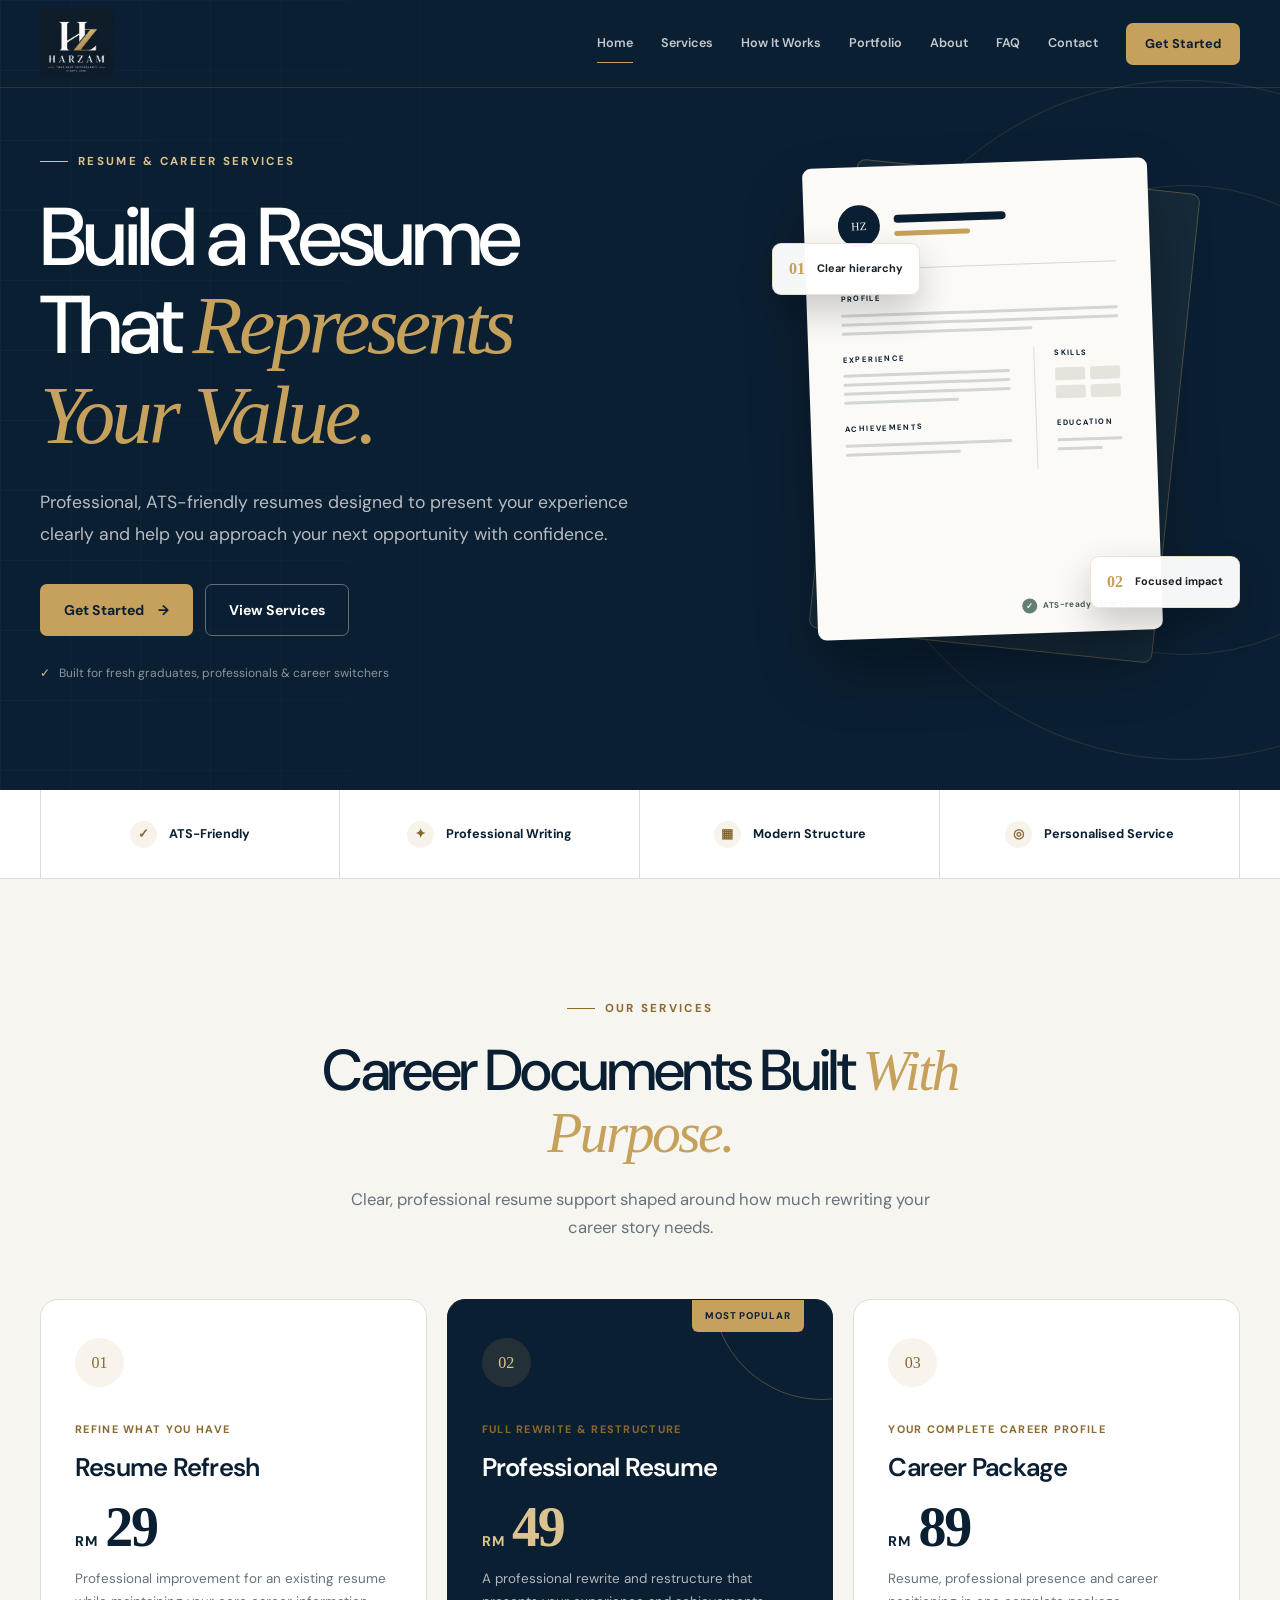
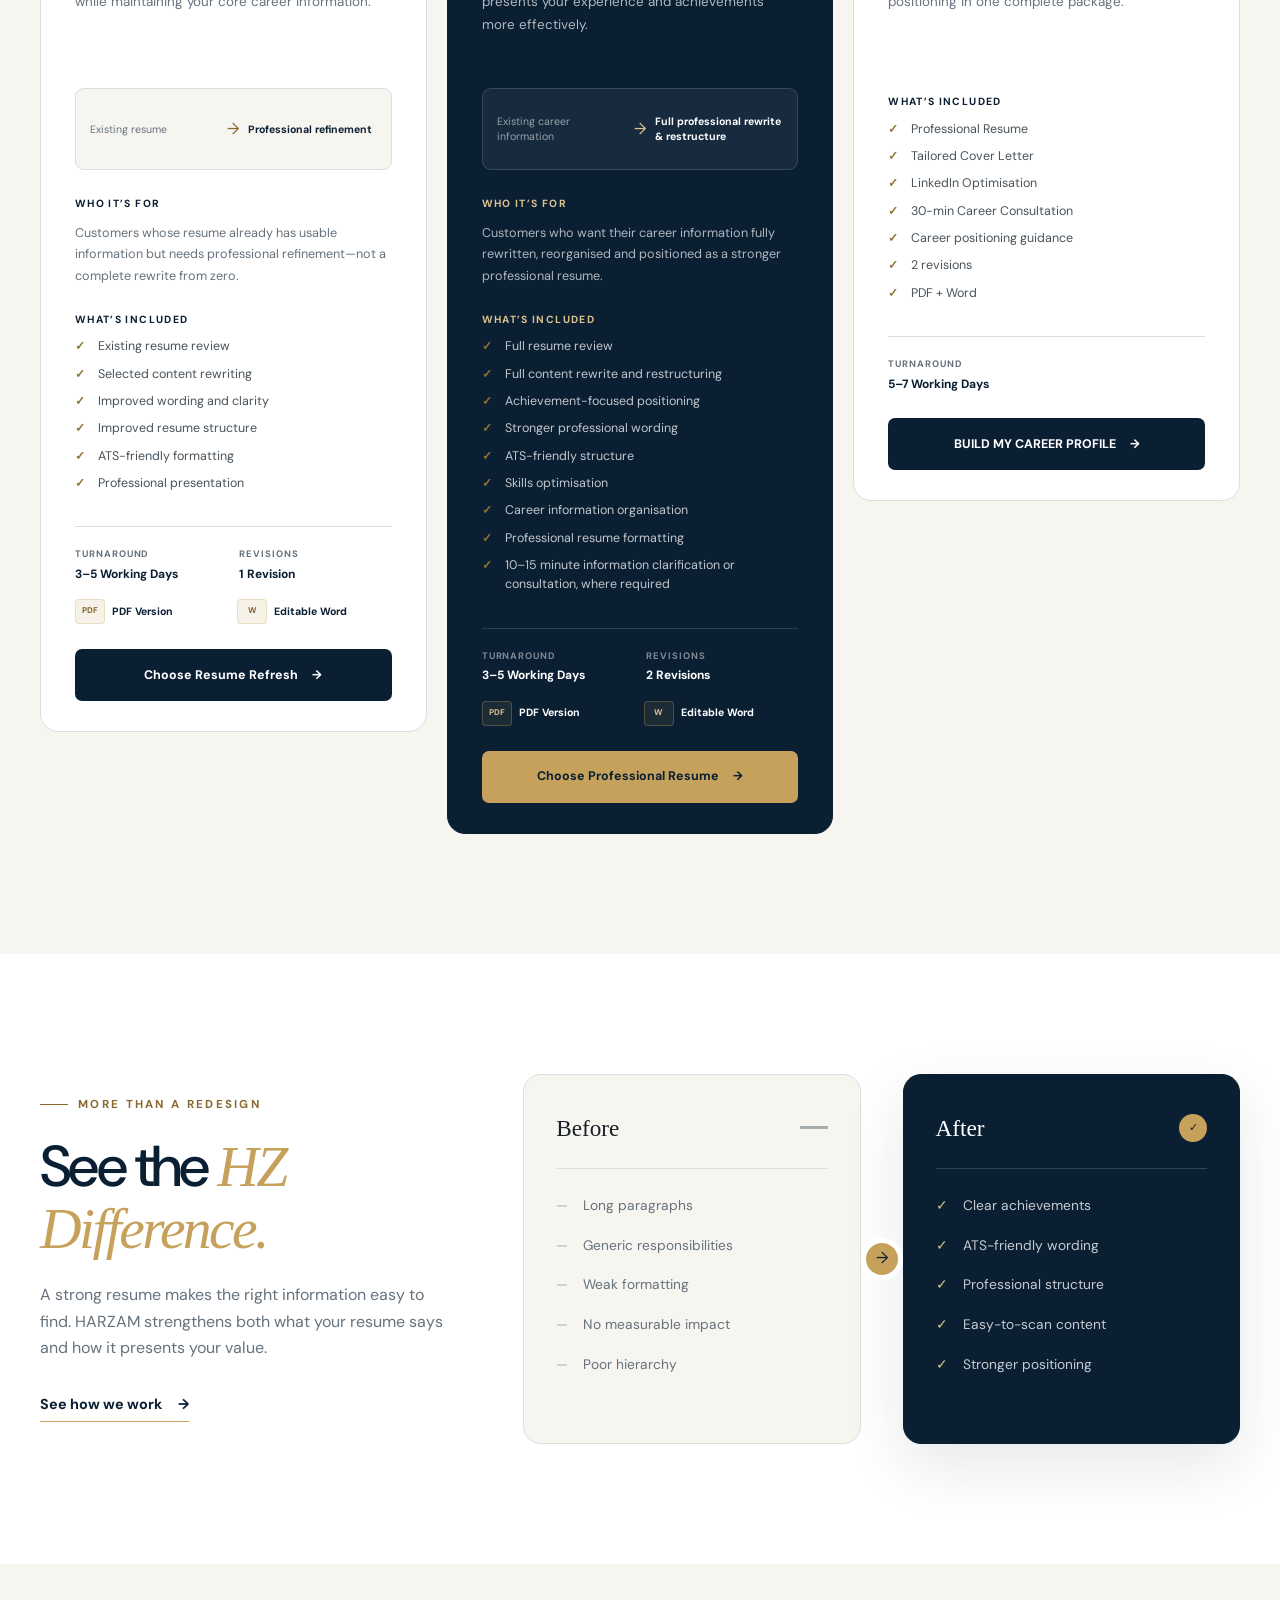
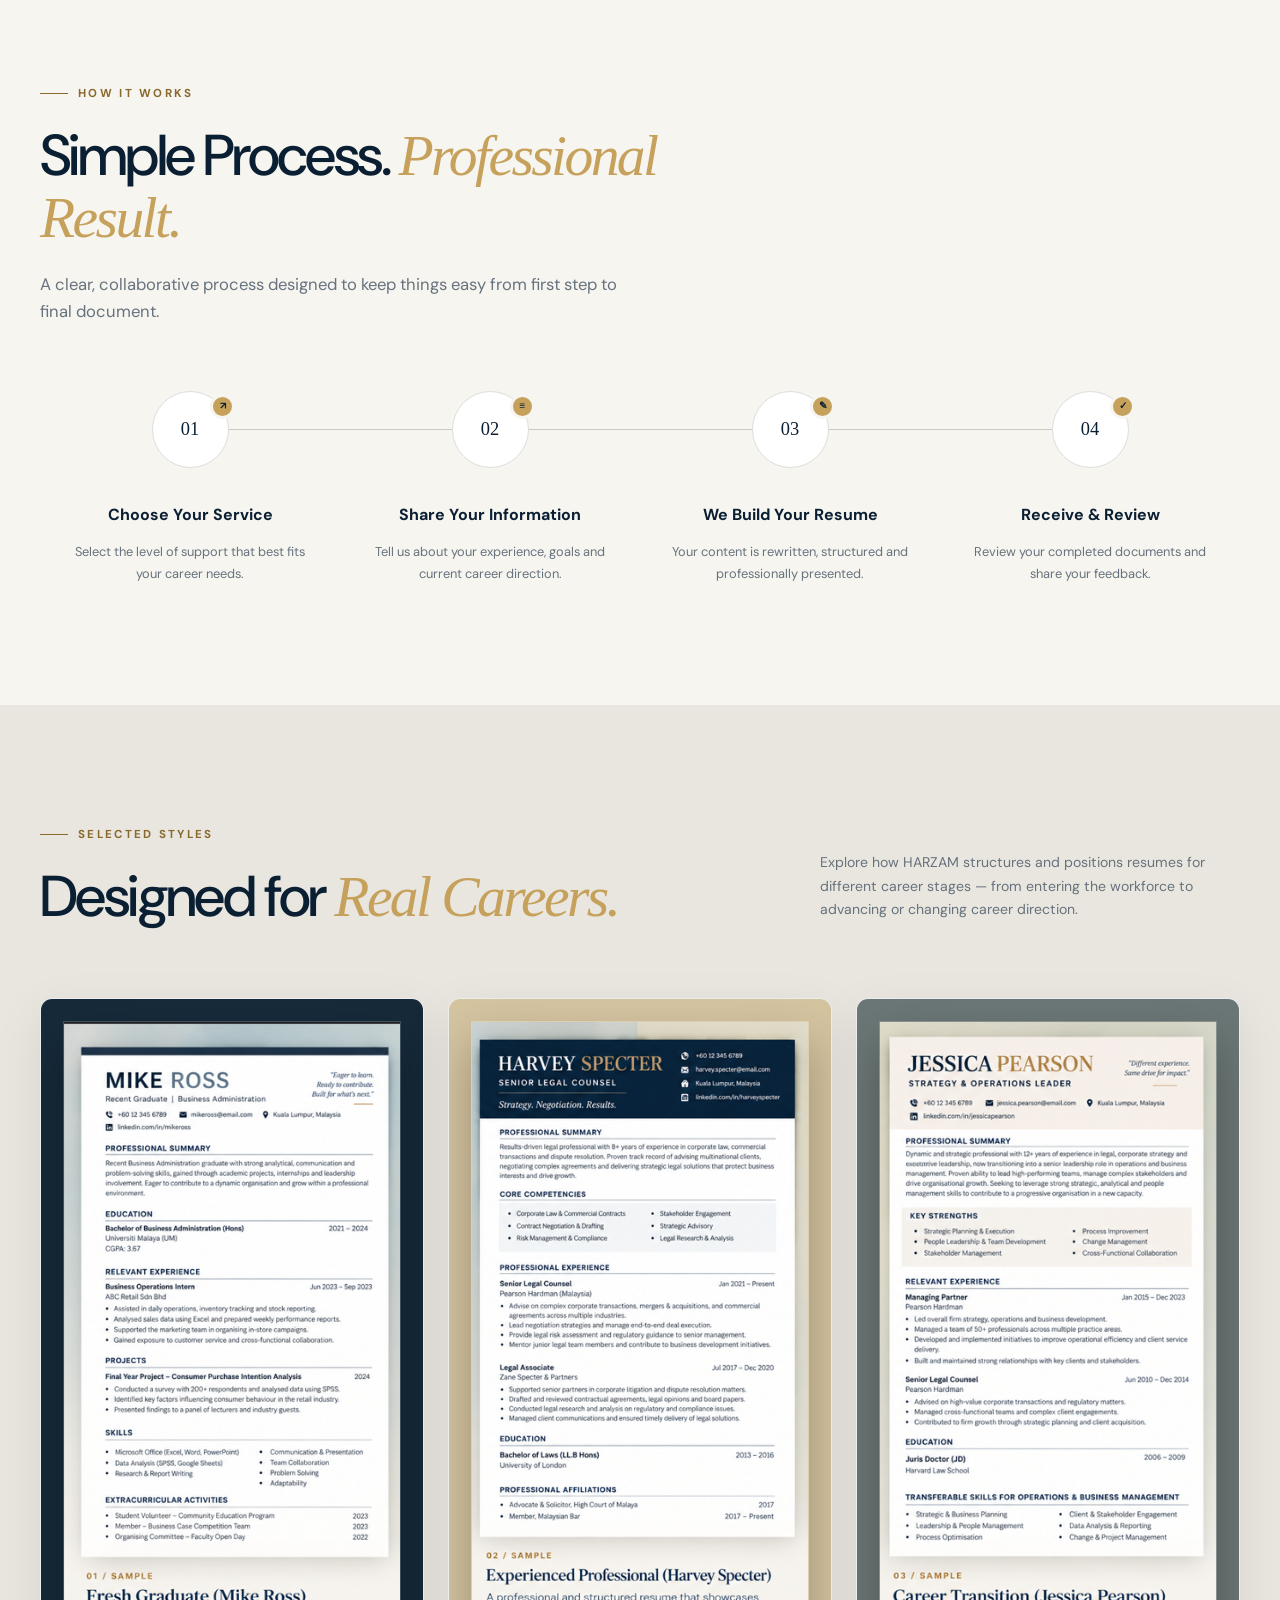
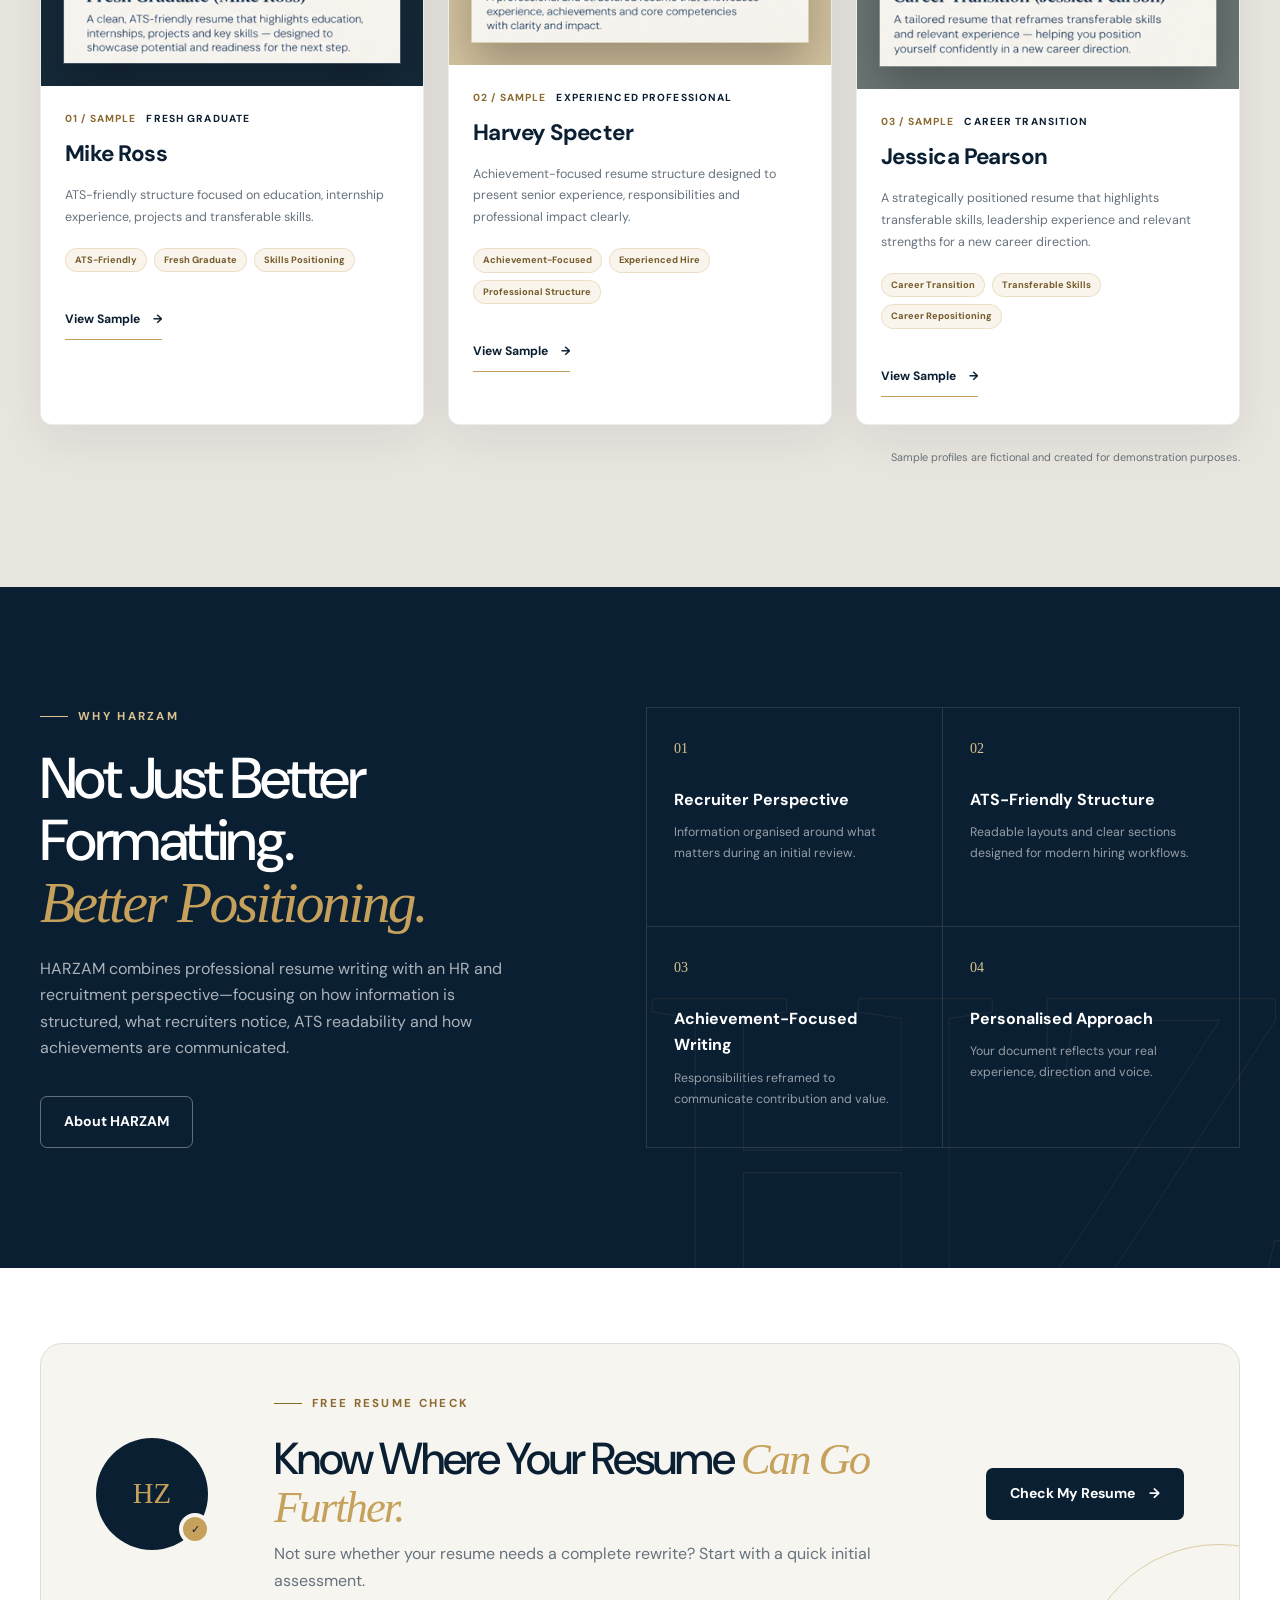
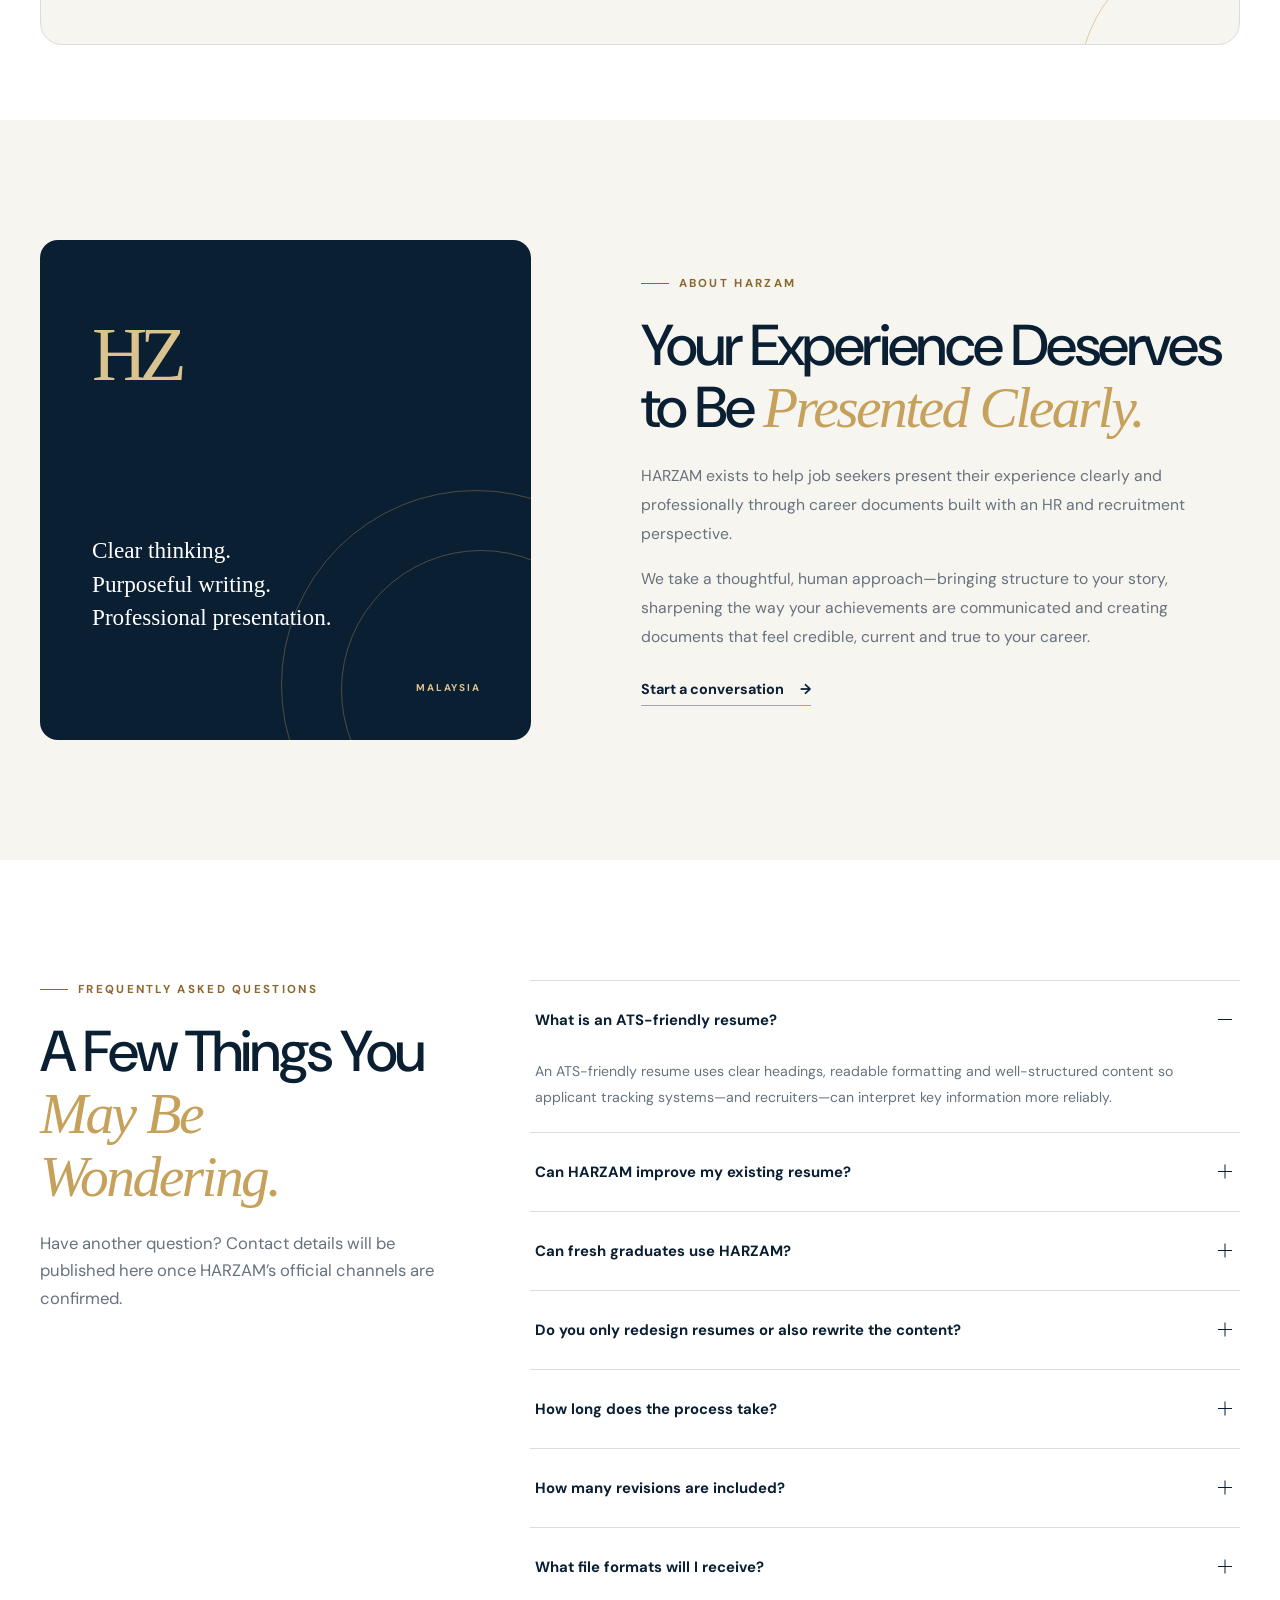
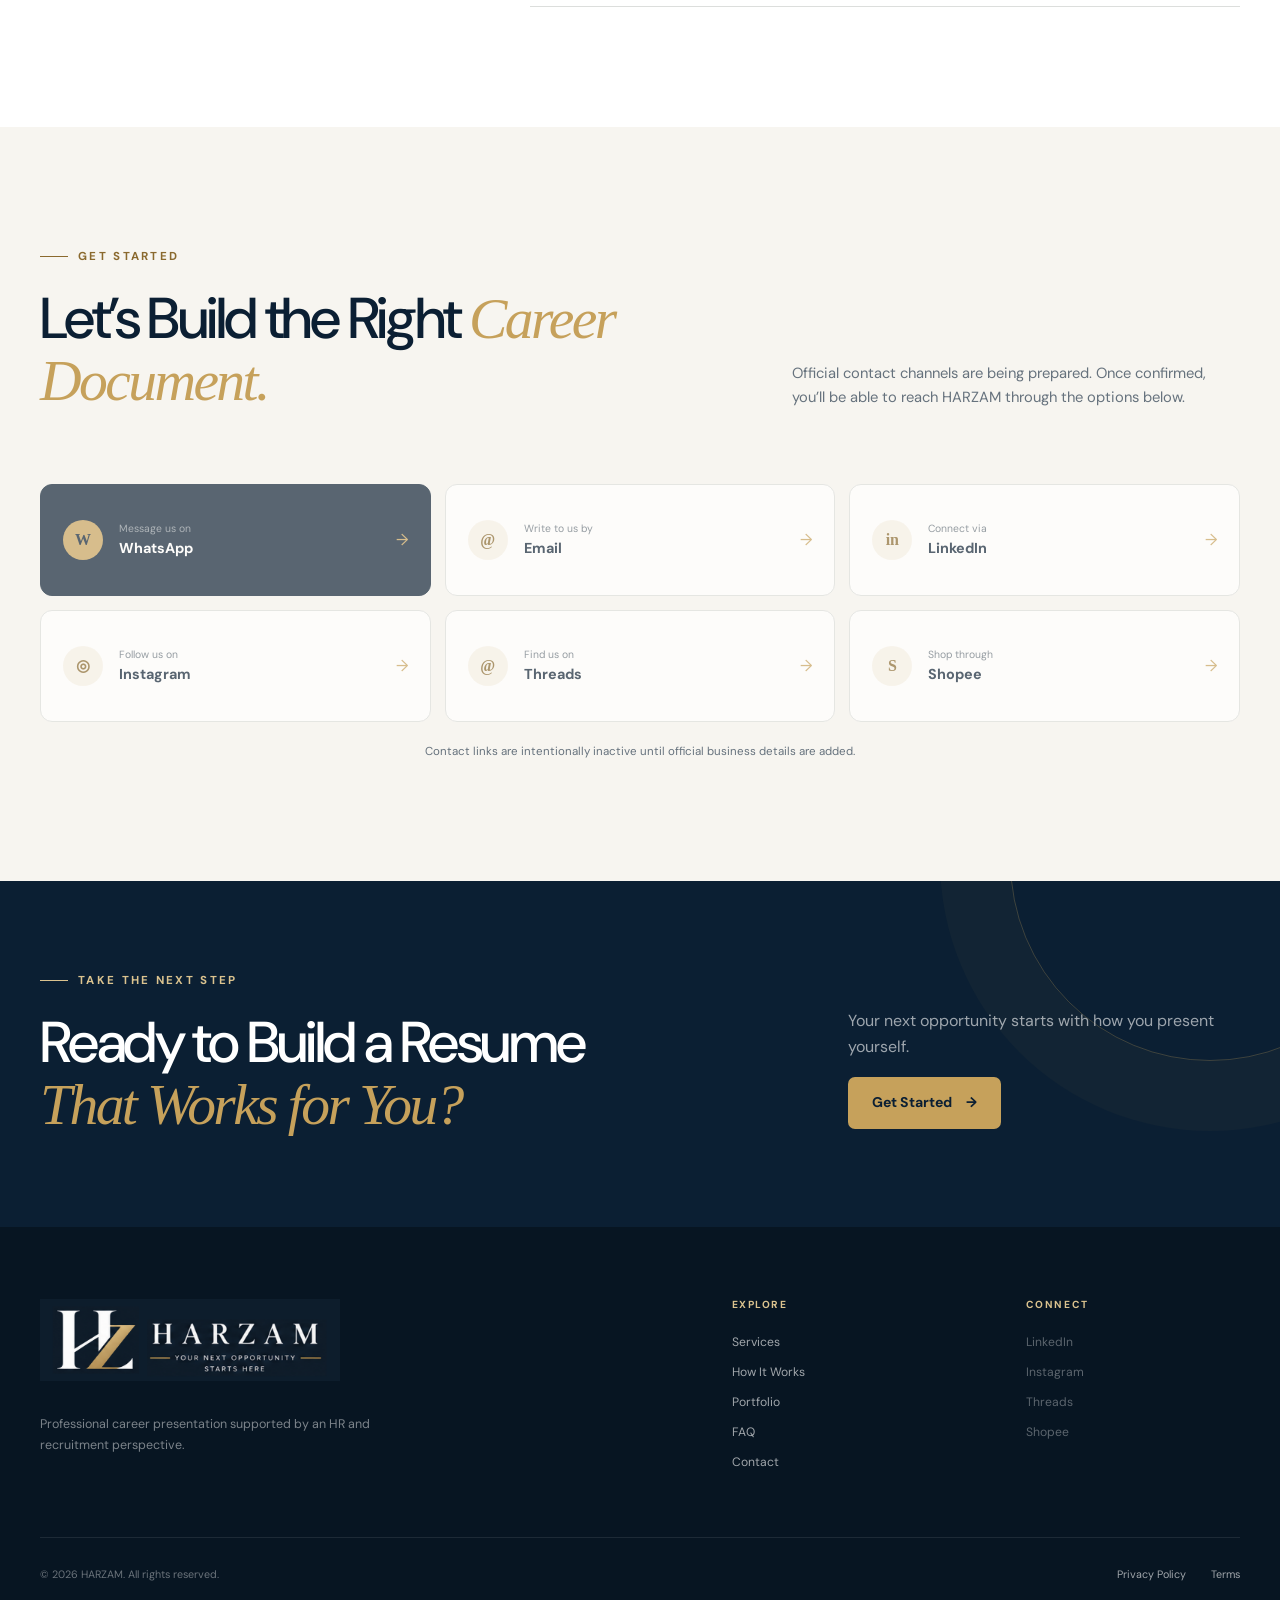
==== commit 9f24de72: "Add HARZAM Resume Samples V1" ====
--- a/index.html
+++ b/index.html
@@ -331,41 +331,62 @@
             <p class="eyebrow dark"><span></span> Selected Styles</p>
             <h2 id="portfolio-title">Designed for <em>Real Careers.</em></h2>
           </div>
-          <p>Original sample layouts showing how clear structure can adapt to different career stages. Anonymised client work can be added here later.</p>
+          <p>Explore how HARZAM structures and positions resumes for different career stages — from entering the workforce to advancing or changing career direction.</p>
         </div>
 
         <div class="portfolio-grid">
           <article class="portfolio-card reveal">
-            <div class="sample-preview sample-graduate" aria-hidden="true">
-              <div class="sample-paper">
-                <div class="sample-head"><i></i><div><b></b><span></span></div></div>
-                <div class="sample-rule"></div><h4>Profile</h4><p></p><p></p>
-                <div class="sample-cols"><div><h4>Education</h4><p></p><p></p><h4>Projects</h4><p></p></div><div><h4>Skills</h4><i></i><i></i><i></i></div></div>
-              </div>
-            </div>
-            <div class="portfolio-meta"><div><span>01 / Sample</span><h3>Fresh Graduate</h3></div><button type="button" class="sample-button" data-sample="Fresh Graduate" aria-label="View Fresh Graduate sample">↗</button></div>
+            <button class="sample-image-button" type="button" data-sample-index="0" aria-label="Open Fresh Graduate resume sample for Mike Ross">
+              <span class="sample-preview sample-graduate">
+                <img src="assets/resume-samples/mike-ross-fresh-graduate.png.png" alt="Fresh Graduate resume sample for Mike Ross" width="382" height="729" loading="lazy" decoding="async">
+              </span>
+            </button>
+            <div class="portfolio-content">
+              <p class="sample-category"><span>01 / Sample</span> Fresh Graduate</p>
+              <h3>Mike Ross</h3>
+              <p class="sample-description">ATS-friendly structure focused on education, internship experience, projects and transferable skills.</p>
+              <ul class="sample-tags" aria-label="Sample features">
+                <li>ATS-Friendly</li><li>Fresh Graduate</li><li>Skills Positioning</li>
+              </ul>
+              <button type="button" class="sample-link" data-sample-index="0">View Sample <span aria-hidden="true">→</span></button>
+            </div>
           </article>
 
           <article class="portfolio-card reveal">
-            <div class="sample-preview sample-professional" aria-hidden="true">
-              <div class="sample-paper">
-                <div class="sample-banner"><b></b><span></span></div>
-                <div class="sample-cols wide"><div><h4>Professional Experience</h4><p></p><p></p><p></p><h4>Key Achievements</h4><p></p><p></p></div><div><h4>Expertise</h4><i></i><i></i><i></i><h4>Education</h4><p></p></div></div>
-              </div>
-            </div>
-            <div class="portfolio-meta"><div><span>02 / Sample</span><h3>Experienced Professional</h3></div><button type="button" class="sample-button" data-sample="Experienced Professional" aria-label="View Experienced Professional sample">↗</button></div>
+            <button class="sample-image-button" type="button" data-sample-index="1" aria-label="Open Experienced Professional resume sample for Harvey Specter">
+              <span class="sample-preview sample-professional">
+                <img src="assets/resume-samples/harvey-specter-experienced.png.png" alt="Experienced Professional resume sample for Harvey Specter" width="392" height="723" loading="lazy" decoding="async">
+              </span>
+            </button>
+            <div class="portfolio-content">
+              <p class="sample-category"><span>02 / Sample</span> Experienced Professional</p>
+              <h3>Harvey Specter</h3>
+              <p class="sample-description">Achievement-focused resume structure designed to present senior experience, responsibilities and professional impact clearly.</p>
+              <ul class="sample-tags" aria-label="Sample features">
+                <li>Achievement-Focused</li><li>Experienced Hire</li><li>Professional Structure</li>
+              </ul>
+              <button type="button" class="sample-link" data-sample-index="1">View Sample <span aria-hidden="true">→</span></button>
+            </div>
           </article>
 
           <article class="portfolio-card reveal">
-            <div class="sample-preview sample-transition" aria-hidden="true">
-              <div class="sample-paper">
-                <div class="sample-title"><b></b><span></span></div><div class="sample-rule"></div>
-                <h4>Transferable Value</h4><p></p><p></p><p></p><h4>Relevant Experience</h4><p></p><p></p><h4>Core Skills</h4><div class="sample-pills"><i></i><i></i><i></i></div>
-              </div>
-            </div>
-            <div class="portfolio-meta"><div><span>03 / Sample</span><h3>Career Transition</h3></div><button type="button" class="sample-button" data-sample="Career Transition" aria-label="View Career Transition sample">↗</button></div>
-          </article>
-        </div>
+            <button class="sample-image-button" type="button" data-sample-index="2" aria-label="Open Career Transition resume sample for Jessica Pearson">
+              <span class="sample-preview sample-transition">
+                <img src="assets/resume-samples/jessica-pearson-career-transition.png.png" alt="Career Transition resume sample for Jessica Pearson" width="375" height="719" loading="lazy" decoding="async">
+              </span>
+            </button>
+            <div class="portfolio-content">
+              <p class="sample-category"><span>03 / Sample</span> Career Transition</p>
+              <h3>Jessica Pearson</h3>
+              <p class="sample-description">A strategically positioned resume that highlights transferable skills, leadership experience and relevant strengths for a new career direction.</p>
+              <ul class="sample-tags" aria-label="Sample features">
+                <li>Career Transition</li><li>Transferable Skills</li><li>Career Repositioning</li>
+              </ul>
+              <button type="button" class="sample-link" data-sample-index="2">View Sample <span aria-hidden="true">→</span></button>
+            </div>
+          </article>
+        </div>
+        <p class="portfolio-disclaimer reveal">Sample profiles are fictional and created for demonstration purposes.</p>
       </div>
     </section>
 
@@ -524,14 +545,27 @@
     </div>
   </footer>
 
-  <dialog class="sample-dialog" data-sample-dialog aria-labelledby="sample-dialog-title">
-    <button class="dialog-close" type="button" aria-label="Close sample preview" data-dialog-close>×</button>
-    <p class="eyebrow dark"><span></span> Layout Preview</p>
-    <h2 id="sample-dialog-title" data-dialog-title>Resume Sample</h2>
-    <div class="dialog-preview" aria-hidden="true">
-      <div class="dialog-paper"><div class="dialog-head"><i>HZ</i><div><b></b><span></span></div></div><hr><h3>Professional Profile</h3><p></p><p></p><div class="dialog-cols"><div><h3>Experience</h3><p></p><p></p><p></p><h3>Achievements</h3><p></p></div><div><h3>Core Skills</h3><span></span><span></span><span></span><h3>Education</h3><p></p></div></div></div>
+  <dialog class="sample-dialog" data-sample-dialog aria-labelledby="sample-dialog-title" aria-describedby="sample-dialog-description" aria-modal="true">
+    <div class="dialog-intro">
+      <button class="dialog-close" type="button" aria-label="Close sample preview" data-dialog-close>×</button>
+      <p class="dialog-category" data-dialog-category>Fresh Graduate</p>
+      <h2 id="sample-dialog-title" data-dialog-title>Mike Ross</h2>
+      <p id="sample-dialog-description" data-dialog-description>ATS-friendly structure focused on education, internship experience, projects and transferable skills.</p>
     </div>
-    <p class="dialog-note">This original demonstration layout is a placeholder. Verified, anonymised HARZAM samples can replace it later.</p>
+    <div class="dialog-media" tabindex="0" aria-label="Scrollable resume preview">
+      <img data-dialog-image src="assets/resume-samples/mike-ross-fresh-graduate.png.png" alt="Fresh Graduate resume sample for Mike Ross" width="382" height="729">
+    </div>
+    <div class="dialog-footer">
+      <div class="dialog-controls" role="group" aria-label="Resume sample navigation">
+        <button type="button" data-dialog-previous><span aria-hidden="true">←</span> Previous</button>
+        <span data-dialog-count>1 of 3</span>
+        <button type="button" data-dialog-next>Next <span aria-hidden="true">→</span></button>
+      </div>
+      <div class="dialog-cta">
+        <p>Need a resume built around your own experience?</p>
+        <a class="button button-navy" href="#services" data-view-packages>View Packages <span aria-hidden="true">→</span></a>
+      </div>
+    </div>
   </dialog>
 </body>
 </html>
--- a/css/style.css
+++ b/css/style.css
@@ -202,32 +202,25 @@
 .portfolio-heading { display: flex; align-items: end; justify-content: space-between; gap: 50px; }
 .portfolio-heading > p { max-width: 420px; margin-bottom: 29px; font-size: .88rem; }
 .portfolio-grid { display: grid; grid-template-columns: repeat(3,1fr); gap: 24px; margin-top: 48px; }
-.portfolio-card { overflow: hidden; color: var(--text); background: var(--white); border-radius: 14px; box-shadow: 0 15px 50px rgba(11,31,51,.08); transition: transform var(--transition), box-shadow var(--transition); }
+.portfolio-card { display: flex; overflow: hidden; flex-direction: column; color: var(--text); background: var(--white); border: 1px solid rgba(11,31,51,.08); border-radius: 12px; box-shadow: 0 15px 50px rgba(11,31,51,.08); transition: transform var(--transition), box-shadow var(--transition); }
 .portfolio-card:hover { box-shadow: var(--shadow); transform: translateY(-5px); }
-.sample-preview { display: grid; height: 430px; place-items: center; overflow: hidden; background: var(--charcoal-navy); }
+.sample-image-button { display: block; width: 100%; padding: 0; background: transparent; border: 0; cursor: zoom-in; }
+.sample-preview { display: grid; width: 100%; place-items: center; padding: 22px; overflow: hidden; background: var(--charcoal-navy); }
 .sample-professional { background: #d5c4a0; }
 .sample-transition { background: #6b7776; }
-.sample-paper { width: 245px; height: 344px; padding: 23px 20px; background: #fff; box-shadow: 0 20px 45px rgba(0,0,0,.25); transform: rotate(-1.5deg); transition: transform 450ms ease; }
-.portfolio-card:hover .sample-paper { transform: rotate(0) scale(1.025); }
-.sample-head { display: flex; align-items: center; gap: 10px; }
-.sample-head > i { width: 27px; height: 27px; background: var(--gold); border-radius: 50%; }
-.sample-head div b, .sample-head div span, .sample-banner b, .sample-banner span, .sample-title b, .sample-title span { display: block; height: 4px; background: var(--navy); }
-.sample-head div b { width: 74px; }.sample-head div span { width: 46px; height: 2px; margin-top: 5px; background: #b1b5b5; }
-.sample-rule { height: 1px; margin: 14px 0; background: #d7d7d4; }
-.sample-paper h4 { margin: 10px 0 5px; color: var(--navy); font-size: .32rem; letter-spacing: .11em; text-transform: uppercase; }
-.sample-paper p { width: 100%; height: 2px; margin: 4px 0; background: #d3d5d3; }
-.sample-cols { display: grid; grid-template-columns: 1.35fr .65fr; gap: 16px; }
-.sample-cols.wide { grid-template-columns: 1.55fr .6fr; }
-.sample-cols i { display: block; width: 100%; height: 10px; margin: 4px 0; background: #e7e5df; }
-.sample-banner { margin: -23px -20px 22px; padding: 27px 20px 18px; background: var(--navy); }
-.sample-banner b { width: 95px; height: 6px; background: white; }.sample-banner span { width: 65px; height: 3px; margin-top: 6px; background: var(--gold); }
-.sample-title b { width: 100px; height: 7px; }.sample-title span { width: 60px; height: 3px; margin-top: 7px; background: #71807f; }
-.sample-pills { display: flex; gap: 4px; }.sample-pills i { width: 42px; height: 10px; background: #e7e5df; }
-.portfolio-meta { display: flex; min-height: 102px; align-items: center; justify-content: space-between; padding: 20px 23px; }
-.portfolio-meta span { color: #8a692e; font-size: .57rem; font-weight: 700; letter-spacing: .13em; text-transform: uppercase; }
-.portfolio-meta h3 { margin: 3px 0 0; color: var(--navy); font-size: 1.06rem; }
-.sample-button { display: grid; width: 43px; height: 43px; place-items: center; color: var(--navy); background: transparent; border: 1px solid var(--border); border-radius: 50%; cursor: pointer; transition: color var(--transition), background var(--transition); }
-.sample-button:hover { color: white; background: var(--navy); }
+.sample-preview img { width: 100%; height: auto; object-fit: contain; border: 1px solid rgba(255,255,255,.18); box-shadow: 0 22px 45px rgba(0,0,0,.28); transition: transform 450ms ease; }
+.portfolio-card:hover .sample-preview img { transform: scale(1.012); }
+.portfolio-content { display: flex; flex: 1; flex-direction: column; padding: 25px 24px 27px; }
+.sample-category { display: flex; flex-wrap: wrap; gap: 6px 10px; margin: 0 0 8px; color: var(--navy); font-size: .64rem; font-weight: 700; letter-spacing: .11em; text-transform: uppercase; }
+.sample-category span { color: #8a692e; }
+.portfolio-content h3 { margin: 0 0 12px; color: var(--navy); font-size: 1.4rem; letter-spacing: -.025em; }
+.sample-description { margin: 0; font-size: .78rem; line-height: 1.75; }
+.sample-tags { display: flex; flex-wrap: wrap; gap: 7px; margin: 19px 0 0; padding: 0; list-style: none; }
+.sample-tags li { padding: 5px 9px; color: #755a29; background: rgba(198,161,91,.11); border: 1px solid rgba(198,161,91,.27); border-radius: 999px; font-size: .58rem; font-weight: 700; line-height: 1.35; }
+.sample-link { display: inline-flex; min-height: 44px; align-items: center; align-self: flex-start; gap: 13px; margin-top: 24px; padding: 8px 0 5px; color: var(--navy); background: transparent; border: 0; border-bottom: 1px solid var(--gold); cursor: pointer; font-size: .76rem; font-weight: 700; }
+.sample-link span { transition: transform var(--transition); }
+.sample-link:hover span { transform: translateX(4px); }
+.portfolio-disclaimer { margin: 24px 0 0; color: #687078; font-size: .68rem; text-align: right; }
 
 .positioning { position: relative; overflow: hidden; color: var(--white); background: var(--navy); }
 .positioning::before { content: 'HZ'; position: absolute; right: -40px; bottom: -150px; color: transparent; border-color: rgba(198,161,91,.08); font-family: var(--serif); font-size: 32rem; line-height: 1; -webkit-text-stroke: 1px rgba(198,161,91,.1); }
@@ -314,14 +307,25 @@
 .footer-bottom p { margin: 0; color: rgba(255,255,255,.4); font-size: .67rem; }
 .footer-bottom div { display: flex; gap: 25px; font-size: .67rem; }
 
-.sample-dialog { width: min(92vw, 660px); max-height: 90vh; padding: 34px; color: var(--text); background: var(--off-white); border: 0; border-radius: 17px; box-shadow: 0 30px 90px rgba(0,0,0,.4); }
+.sample-dialog { width: min(94vw, 900px); height: min(92vh, 940px); max-height: 92vh; padding: 0; overflow: hidden; color: var(--text); background: var(--off-white); border: 1px solid rgba(198,161,91,.3); border-radius: 14px; box-shadow: 0 30px 90px rgba(0,0,0,.4); }
+.sample-dialog[open] { display: grid; grid-template-rows: auto minmax(0,1fr) auto; }
 .sample-dialog::backdrop { background: rgba(4,15,26,.8); backdrop-filter: blur(4px); }
-.sample-dialog h2 { margin-bottom: 20px; font-size: 2rem; }
-.dialog-close { position: absolute; top: 16px; right: 18px; display: grid; width: 38px; height: 38px; place-items: center; color: var(--navy); background: white; border: 1px solid var(--border); border-radius: 50%; cursor: pointer; font-size: 1.25rem; }
-.dialog-preview { display: grid; min-height: 400px; place-items: center; padding: 32px; background: var(--navy); border-radius: 10px; }
-.dialog-paper { width: 285px; min-height: 370px; padding: 29px; background: white; box-shadow: 0 20px 50px rgba(0,0,0,.3); }
-.dialog-head { display: flex; align-items: center; gap: 13px; }.dialog-head i { display: grid; width: 36px; height: 36px; place-items: center; color: white; background: var(--navy); border-radius: 50%; font-family: var(--serif); font-size: .6rem; font-style: normal; }.dialog-head b,.dialog-head span { display:block;width:100px;height:6px;background:var(--navy);}.dialog-head span{width:65px;height:3px;margin-top:6px;background:var(--gold)}
-.dialog-paper hr { height: 1px; margin: 19px 0; background: #ddd; border: 0; }.dialog-paper h3{margin:12px 0 6px;color:var(--navy);font-size:.4rem;text-transform:uppercase;letter-spacing:.13em}.dialog-paper p,.dialog-paper span{display:block;width:100%;height:3px;margin:5px 0;background:#d4d6d5}.dialog-cols{display:grid;grid-template-columns:1.35fr .65fr;gap:20px}.dialog-cols>div+div{padding-left:14px;border-left:1px solid #ddd}.dialog-note{margin:17px 0 0;font-size:.74rem;text-align:center}
+.dialog-intro { position: relative; padding: 25px 72px 20px 28px; background: var(--off-white); }
+.dialog-close { position: absolute; z-index: 2; top: 17px; right: 20px; display: grid; width: 42px; height: 42px; place-items: center; color: var(--navy); background: white; border: 1px solid var(--border); border-radius: 50%; cursor: pointer; font-size: 1.3rem; }
+.dialog-category { margin: 0 0 5px; color: #80622c; font-size: .62rem; font-weight: 700; letter-spacing: .15em; text-transform: uppercase; }
+.sample-dialog h2 { margin: 0 0 7px; font-size: clamp(1.8rem,3vw,2.5rem); }
+.dialog-intro > p:last-child { max-width: 720px; margin: 0; font-size: .78rem; line-height: 1.65; }
+.dialog-media { display: grid; min-height: 0; place-items: start center; padding: 28px; overflow-y: auto; overscroll-behavior: contain; background: var(--navy); border-block: 1px solid rgba(198,161,91,.22); }
+.dialog-media img { width: min(100%, 560px); height: auto; background: white; box-shadow: 0 22px 60px rgba(0,0,0,.36); }
+.dialog-footer { padding: 18px 24px 22px; background: var(--off-white); }
+.dialog-controls { display: grid; grid-template-columns: 1fr auto 1fr; align-items: center; gap: 12px; }
+.dialog-controls button { min-height: 42px; padding: 8px 0; color: var(--navy); background: transparent; border: 0; cursor: pointer; font-size: .73rem; font-weight: 700; }
+.dialog-controls button:first-child { justify-self: start; }.dialog-controls button:last-child { justify-self: end; }
+.dialog-controls > span { color: var(--muted); font-size: .65rem; font-weight: 700; }
+.dialog-cta { display: flex; align-items: center; justify-content: space-between; gap: 24px; margin-top: 14px; padding-top: 17px; border-top: 1px solid var(--border); }
+.dialog-cta p { margin: 0; font-size: .78rem; }
+.dialog-cta .button { min-height: 44px; flex: 0 0 auto; padding-block: 9px; font-size: .75rem; }
+body.sample-modal-open { overflow: hidden; }
 
 .policy-page { min-height: 100vh; background: var(--off-white); }
 .policy-header { padding: 12px 0; color: white; background: var(--navy); }
--- a/css/responsive.css
+++ b/css/responsive.css
@@ -80,7 +80,7 @@
   .portfolio-heading > p { margin: -5px 0 35px; }
   .portfolio-grid { grid-template-columns: 1fr; margin-top: 0; }
   .portfolio-card:last-child { grid-column: auto; width: 100%; }
-  .sample-preview { height: 390px; }
+  .sample-preview { padding: 18px; }
   .positioning-list { grid-template-columns: 1fr; }
   .positioning-list > div { min-height: auto; padding: 27px; }
   .positioning-list > div:nth-child(n) { border: 1px solid rgba(255,255,255,.12); border-bottom: 0; }
@@ -101,9 +101,13 @@
   .footer-main { grid-template-columns: 1fr 1fr; }
   .footer-brand { grid-column: 1 / -1; }
   .footer-bottom { align-items: flex-start; flex-direction: column; justify-content: center; gap: 8px; padding: 18px 0; }
-  .sample-dialog { padding: 25px 18px; }
-  .dialog-preview { min-height: 360px; padding: 22px 10px; }
-  .dialog-paper { transform: scale(.9); }
+  .sample-dialog { width: calc(100% - 20px); height: 94dvh; max-height: 94dvh; border-radius: 10px; }
+  .dialog-intro { padding: 21px 62px 17px 20px; }
+  .dialog-close { top: 13px; right: 14px; }
+  .dialog-media { padding: 16px; }
+  .dialog-footer { padding: 14px 18px 18px; }
+  .dialog-cta { align-items: stretch; flex-direction: column; gap: 10px; }
+  .dialog-cta .button { width: 100%; }
   .policy-content { padding-top: 65px; }
 }
 
@@ -121,6 +125,8 @@
   .value-grid div { gap: 7px; padding: 9px 7px; font-size: .64rem; }
   .package-distinction { padding: 12px; }
   .package-deliverables { grid-template-columns: 1fr; }
-  .sample-paper { transform: scale(.92) rotate(-1.5deg); }
-  .portfolio-card:hover .sample-paper { transform: scale(.94); }
+  .sample-preview { padding: 14px; }
+  .portfolio-content { padding: 22px 20px 24px; }
+  .dialog-intro { padding-left: 18px; }
+  .dialog-footer { padding-inline: 15px; }
 }
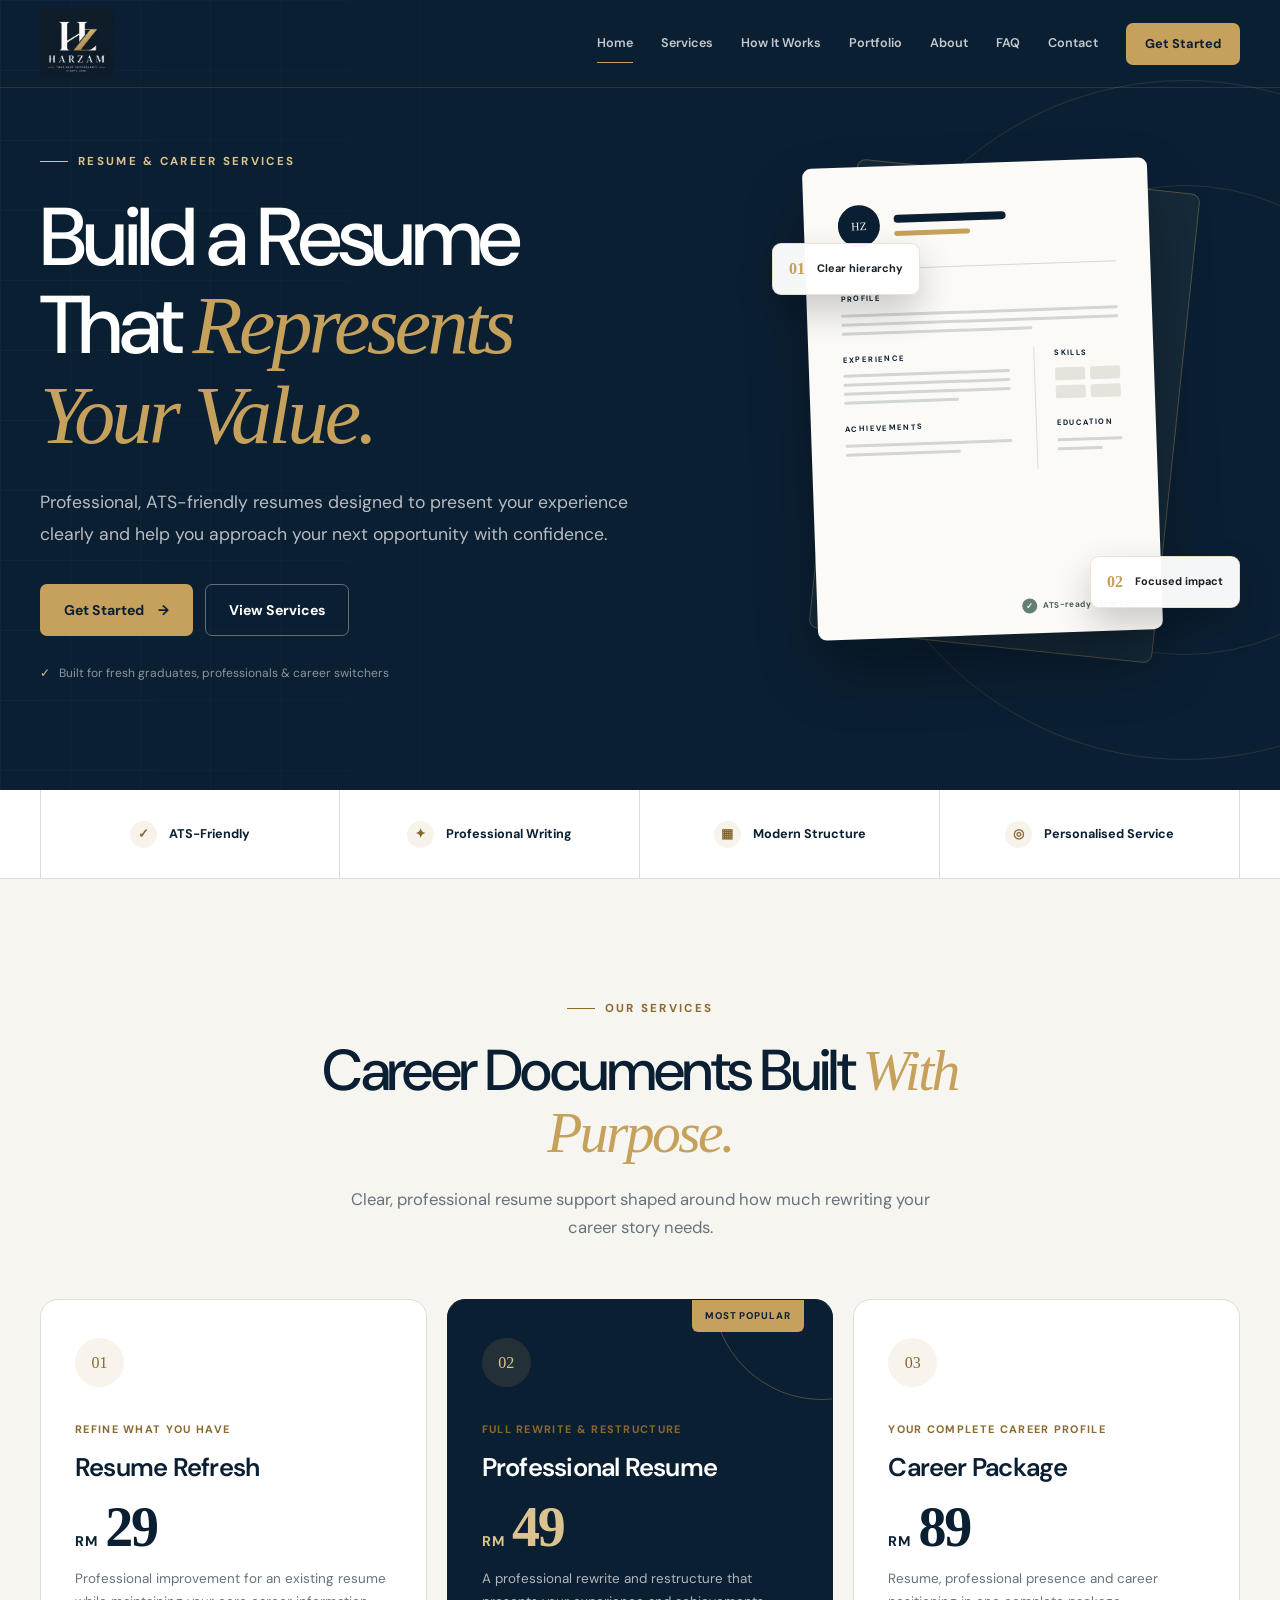
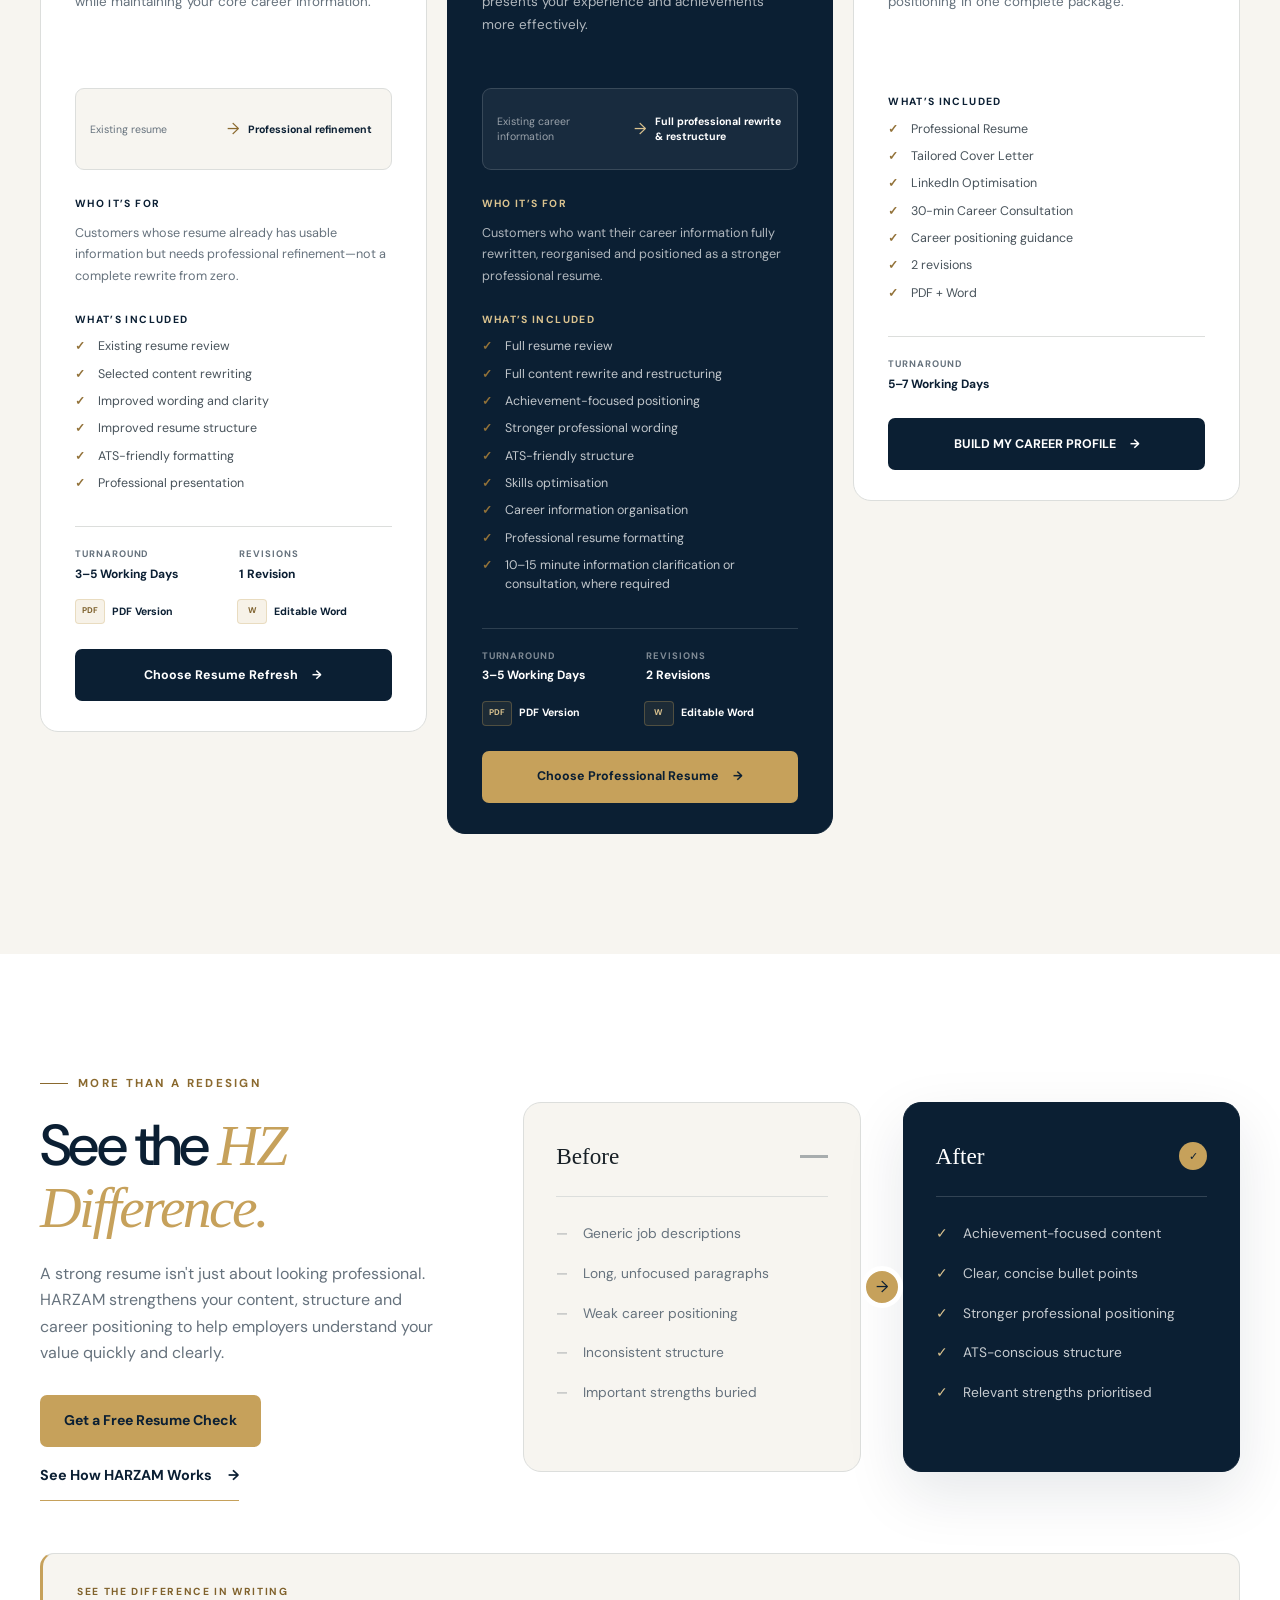
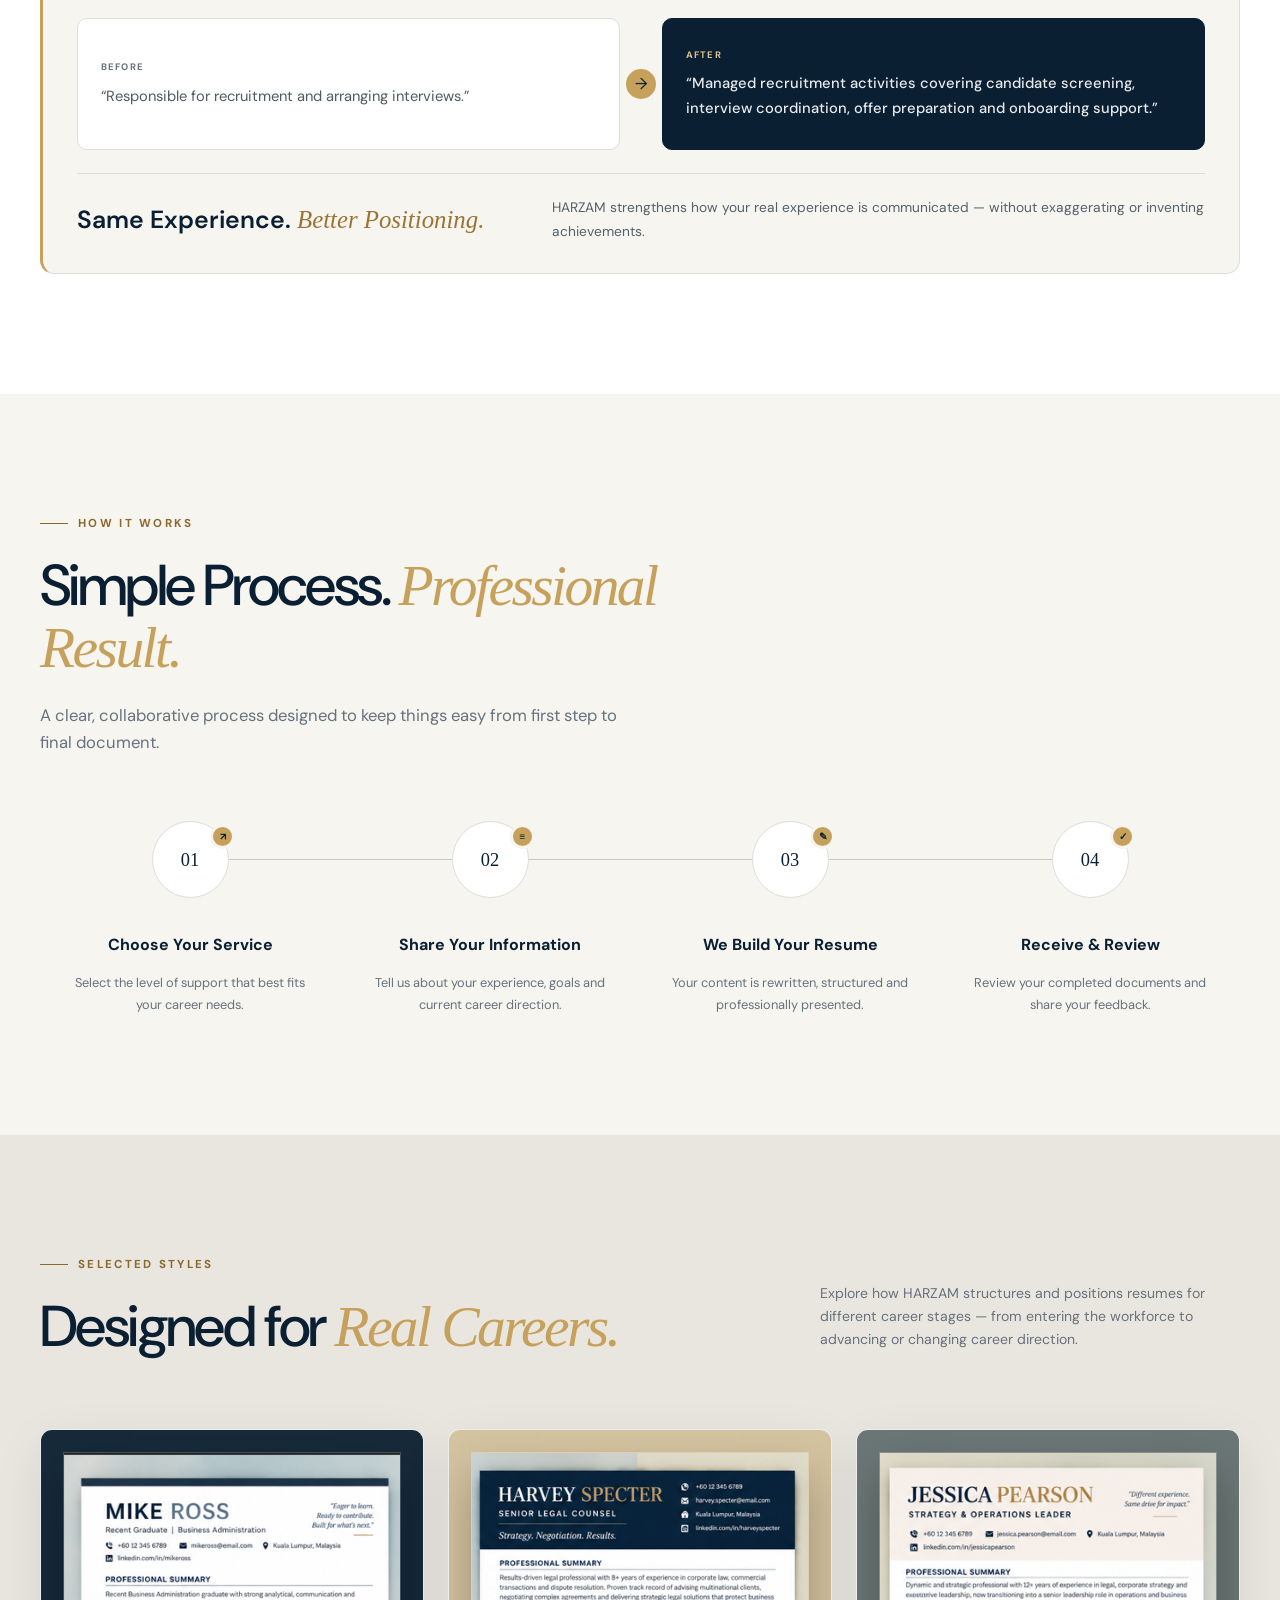
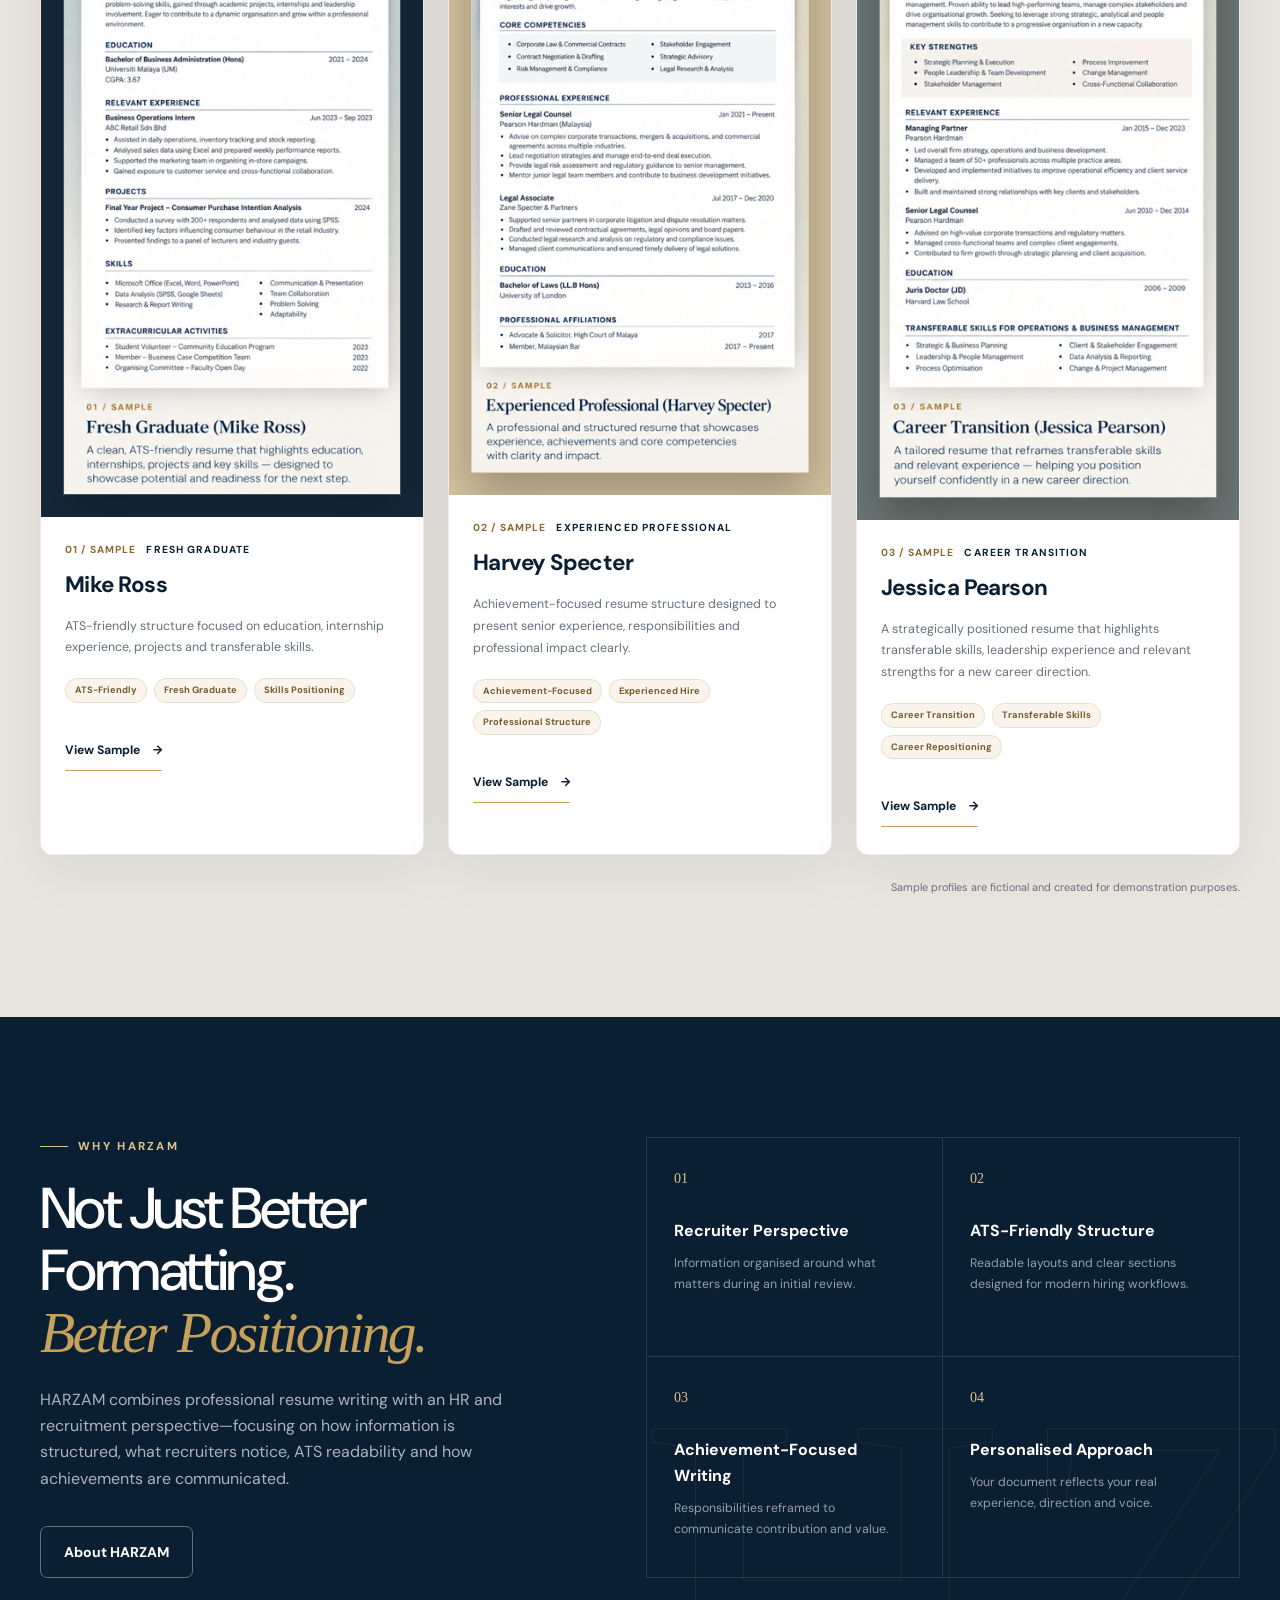
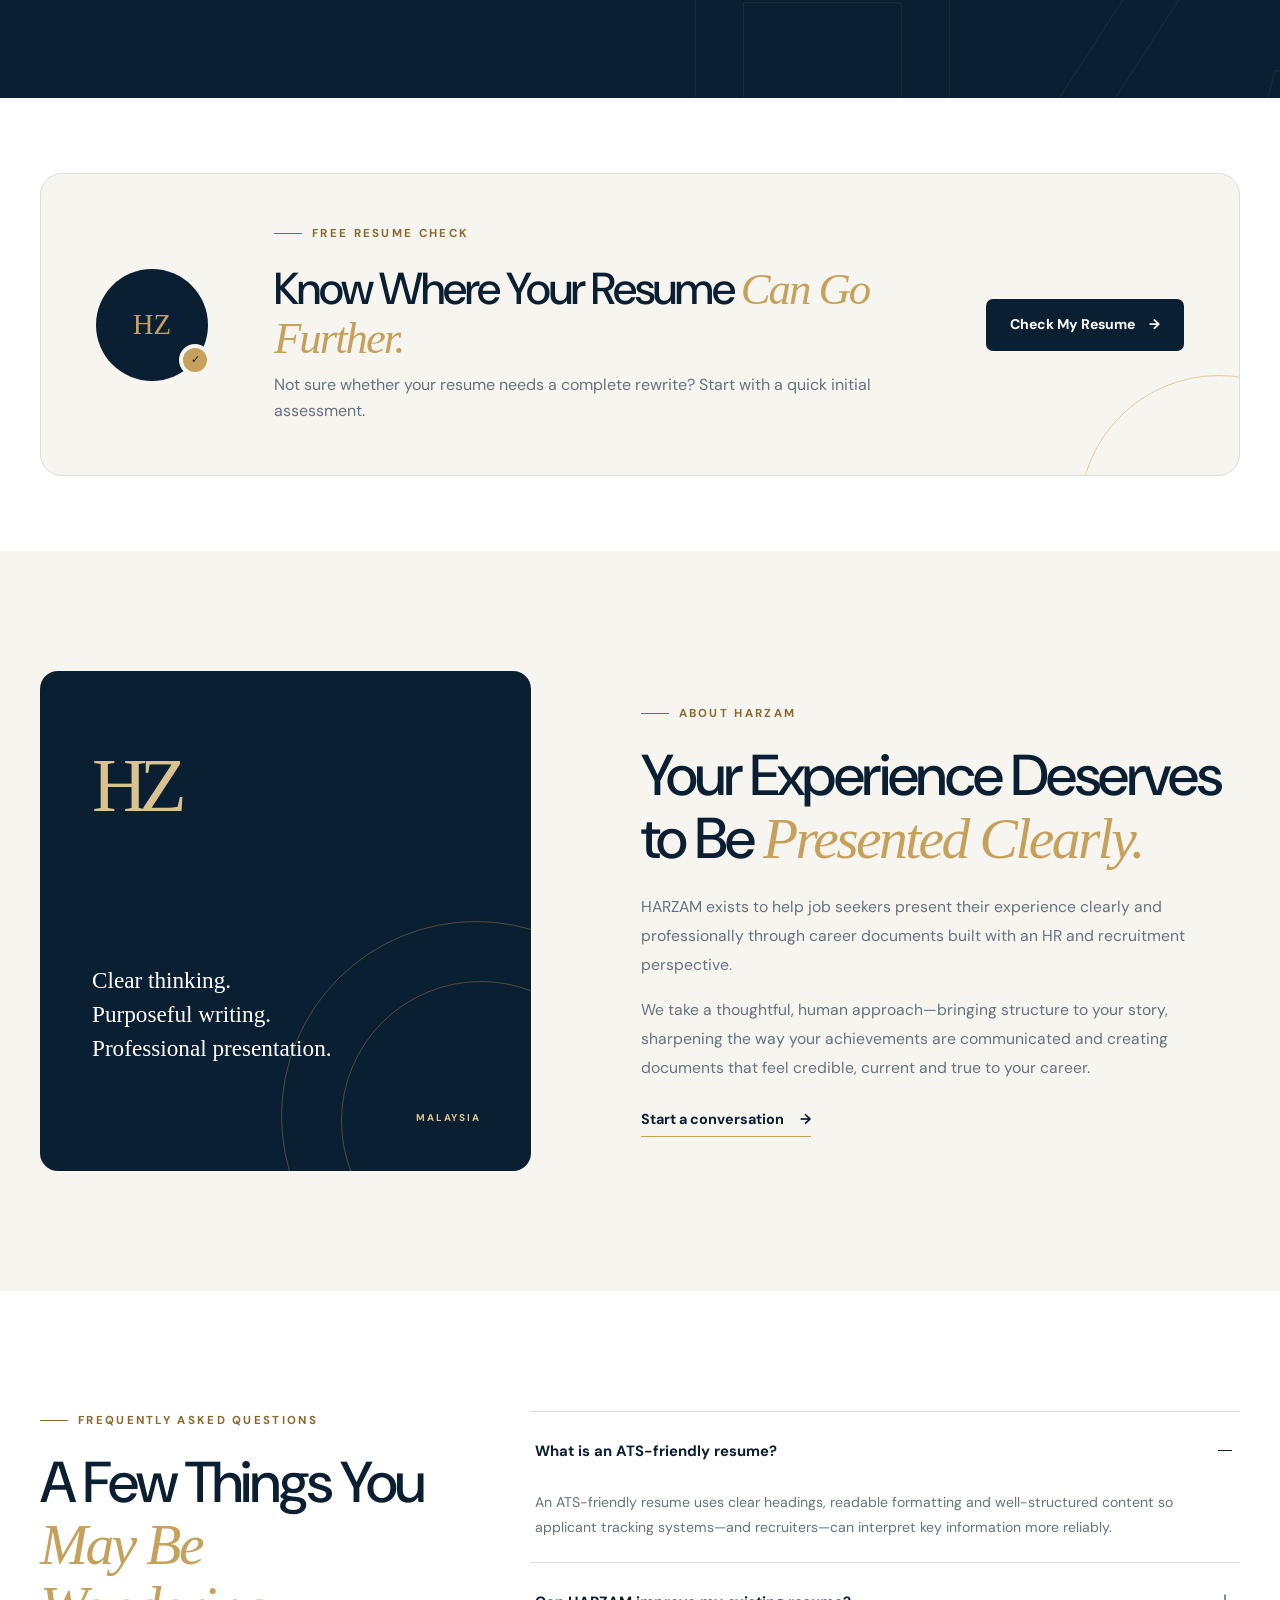
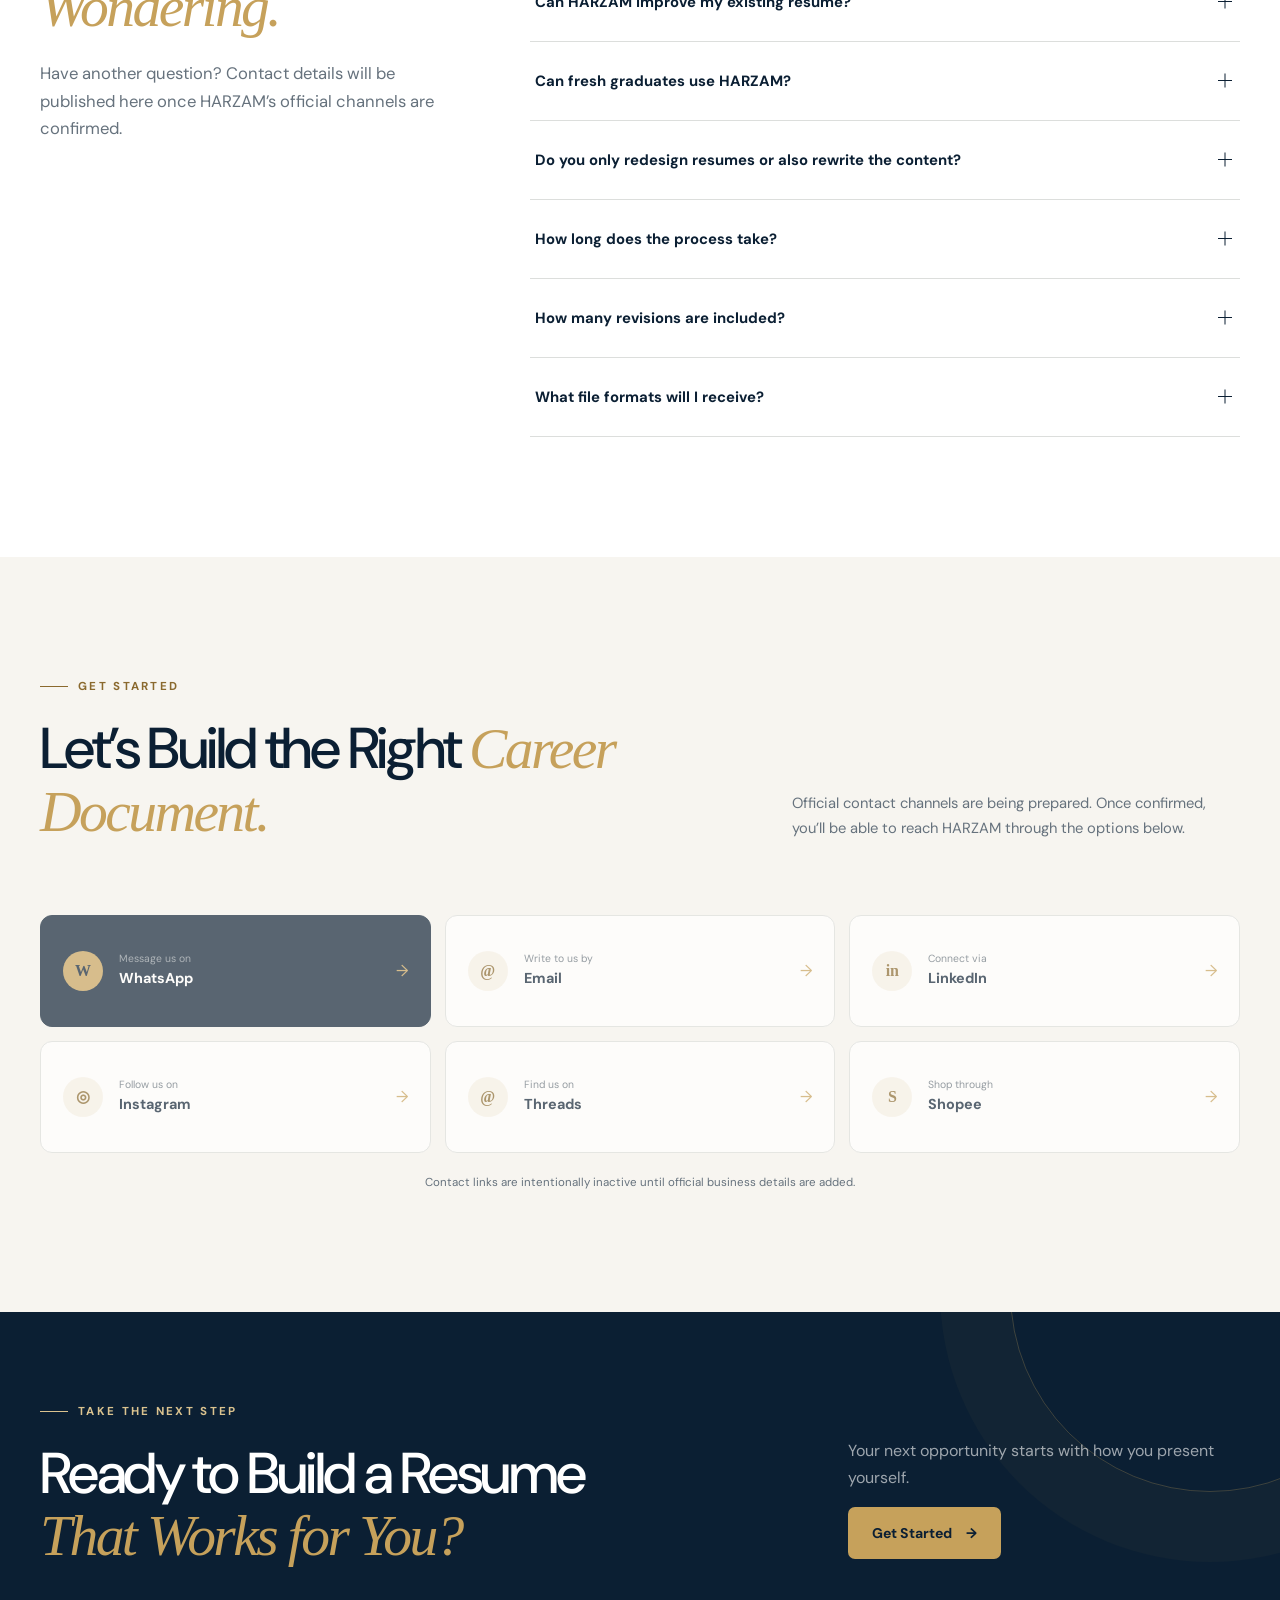
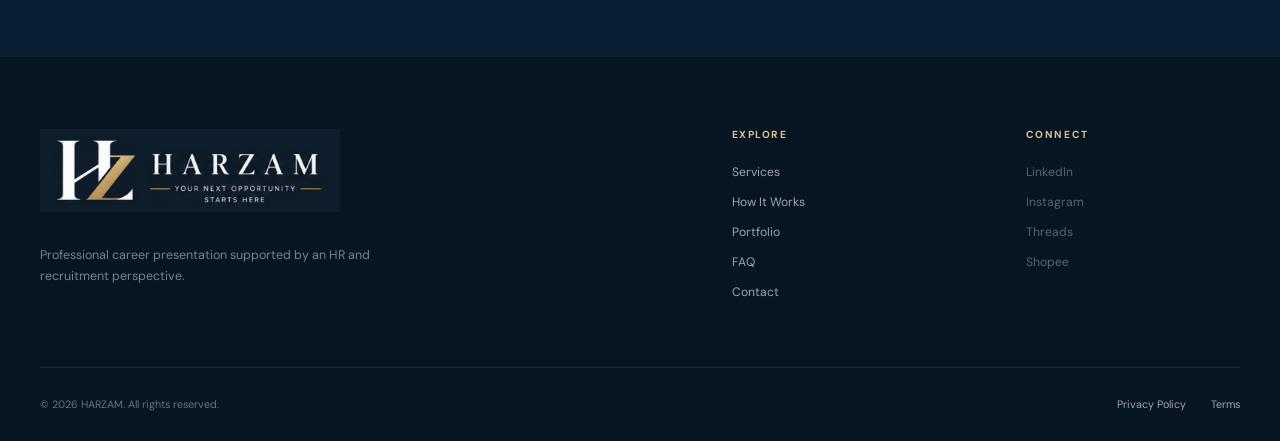
==== commit a31c13ab: "Improve HARZAM HZ Difference section" ====
--- a/index.html
+++ b/index.html
@@ -258,36 +258,60 @@
     </section>
 
     <section class="section difference" aria-labelledby="difference-title">
-      <div class="container difference-grid">
-        <div class="difference-copy reveal">
-          <p class="eyebrow dark"><span></span> More Than A Redesign</p>
-          <h2 id="difference-title">See the <em>HZ Difference.</em></h2>
-          <p>A strong resume makes the right information easy to find. HARZAM strengthens both what your resume says and how it presents your value.</p>
-          <a class="text-link" href="#process">See how we work <span aria-hidden="true">→</span></a>
-        </div>
-
-        <div class="comparison reveal">
-          <article class="compare-card before-card">
-            <div class="compare-top"><span>Before</span><i aria-hidden="true"></i></div>
-            <ul>
-              <li>Long paragraphs</li>
-              <li>Generic responsibilities</li>
-              <li>Weak formatting</li>
-              <li>No measurable impact</li>
-              <li>Poor hierarchy</li>
-            </ul>
-          </article>
-          <div class="compare-arrow" aria-hidden="true">→</div>
-          <article class="compare-card after-card">
-            <div class="compare-top"><span>After</span><i aria-hidden="true">✓</i></div>
-            <ul>
-              <li>Clear achievements</li>
-              <li>ATS-friendly wording</li>
-              <li>Professional structure</li>
-              <li>Easy-to-scan content</li>
-              <li>Stronger positioning</li>
-            </ul>
-          </article>
+      <div class="container">
+        <div class="difference-grid">
+          <div class="difference-copy reveal">
+            <p class="eyebrow dark"><span></span> More Than A Redesign</p>
+            <h2 id="difference-title">See the <em>HZ Difference.</em></h2>
+            <p>A strong resume isn't just about looking professional. HARZAM strengthens your content, structure and career positioning to help employers understand your value quickly and clearly.</p>
+            <div class="difference-actions">
+              <a class="button button-gold" href="#contact">Get a Free Resume Check</a>
+              <a class="text-link" href="#process">See How HARZAM Works <span aria-hidden="true">→</span></a>
+            </div>
+          </div>
+
+          <div class="comparison reveal">
+            <article class="compare-card before-card">
+              <div class="compare-top"><span>Before</span><i aria-hidden="true"></i></div>
+              <ul>
+                <li>Generic job descriptions</li>
+                <li>Long, unfocused paragraphs</li>
+                <li>Weak career positioning</li>
+                <li>Inconsistent structure</li>
+                <li>Important strengths buried</li>
+              </ul>
+            </article>
+            <div class="compare-arrow" aria-hidden="true">→</div>
+            <article class="compare-card after-card">
+              <div class="compare-top"><span>After</span><i aria-hidden="true">✓</i></div>
+              <ul>
+                <li>Achievement-focused content</li>
+                <li>Clear, concise bullet points</li>
+                <li>Stronger professional positioning</li>
+                <li>ATS-conscious structure</li>
+                <li>Relevant strengths prioritised</li>
+              </ul>
+            </article>
+          </div>
+        </div>
+
+        <div class="writing-transformation reveal" aria-labelledby="writing-transformation-title">
+          <p class="writing-eyebrow" id="writing-transformation-title">See the Difference in Writing</p>
+          <div class="writing-example">
+            <article class="writing-card writing-before">
+              <span>Before</span>
+              <blockquote>“Responsible for recruitment and arranging interviews.”</blockquote>
+            </article>
+            <div class="writing-arrow" aria-hidden="true">→</div>
+            <article class="writing-card writing-after">
+              <span>After</span>
+              <blockquote>“Managed recruitment activities covering candidate screening, interview coordination, offer preparation and onboarding support.”</blockquote>
+            </article>
+          </div>
+          <div class="writing-positioning">
+            <h3>Same Experience. <em>Better Positioning.</em></h3>
+            <p>HARZAM strengthens how your real experience is communicated — without exaggerating or inventing achievements.</p>
+          </div>
         </div>
       </div>
     </section>
--- a/css/style.css
+++ b/css/style.css
@@ -171,7 +171,9 @@
 
 .difference { background: var(--white); }
 .difference-grid { display: grid; grid-template-columns: .72fr 1.28fr; align-items: center; gap: 80px; }
-.difference-copy > p:not(.eyebrow) { max-width: 430px; margin-bottom: 30px; }
+.difference-copy > p:not(.eyebrow) { max-width: 430px; margin-bottom: 28px; }
+.difference-actions { display: flex; align-items: flex-start; flex-direction: column; gap: 10px; }
+.difference-actions .text-link { min-height: 44px; align-items: center; }
 .comparison { display: grid; grid-template-columns: 1fr 42px 1fr; align-items: center; }
 .compare-card { min-height: 370px; padding: 34px 32px; background: var(--off-white); border: 1px solid var(--border); border-radius: var(--radius); }
 .compare-card.after-card { color: var(--white); background: var(--navy); border-color: var(--navy); box-shadow: var(--shadow); }
@@ -186,6 +188,20 @@
 .after-card li { color: rgba(255,255,255,.77); }
 .after-card li::before { content: '✓'; position: absolute; left: 0; color: var(--gold-light); }
 .compare-arrow { position: relative; z-index: 2; display: grid; width: 42px; height: 42px; place-items: center; color: var(--navy); background: var(--gold); border: 5px solid var(--white); border-radius: 50%; }
+.writing-transformation { margin-top: 52px; padding: 30px 34px; background: var(--off-white); border: 1px solid var(--border); border-left: 3px solid var(--gold); border-radius: 14px; }
+.writing-eyebrow { margin: 0 0 18px; color: #80622c; font-size: .64rem; font-weight: 700; letter-spacing: .16em; text-transform: uppercase; }
+.writing-example { display: grid; grid-template-columns: 1fr 42px 1fr; align-items: stretch; }
+.writing-card { display: flex; min-height: 132px; flex-direction: column; justify-content: center; padding: 20px 23px; background: var(--white); border: 1px solid var(--border); border-radius: 10px; }
+.writing-card > span { margin-bottom: 8px; color: var(--muted); font-size: .59rem; font-weight: 700; letter-spacing: .12em; text-transform: uppercase; }
+.writing-card blockquote { margin: 0; color: #4f5a62; font-size: .92rem; line-height: 1.68; }
+.writing-after { color: var(--white); background: var(--navy); border-color: var(--navy); }
+.writing-after > span { color: var(--gold-light); }
+.writing-after blockquote { color: rgba(255,255,255,.9); font-weight: 500; }
+.writing-arrow { position: relative; z-index: 2; display: grid; width: 38px; height: 38px; place-self: center; place-items: center; color: var(--navy); background: var(--gold); border: 4px solid var(--off-white); border-radius: 50%; }
+.writing-positioning { display: grid; grid-template-columns: .8fr 1.2fr; align-items: center; gap: 40px; margin-top: 23px; padding-top: 22px; border-top: 1px solid var(--border); }
+.writing-positioning h3 { margin: 0; color: var(--navy); font-size: 1.55rem; font-weight: 600; line-height: 1.3; }
+.writing-positioning h3 em { color: #9a7434; font-family: var(--serif); font-weight: 400; }
+.writing-positioning p { margin: 0; color: #53616b; font-size: .86rem; line-height: 1.7; }
 
 .process { background: var(--off-white); }
 .process .section-heading { margin-bottom: 65px; }
--- a/css/responsive.css
+++ b/css/responsive.css
@@ -69,6 +69,13 @@
   .comparison { grid-template-columns: 1fr; gap: 0; }
   .compare-card { min-height: auto; }
   .compare-arrow { margin: -7px auto; transform: rotate(90deg); }
+  .difference-actions .button { width: 100%; }
+  .difference-actions .text-link { align-self: flex-start; }
+  .writing-transformation { margin-top: 38px; padding: 24px 22px; }
+  .writing-example { grid-template-columns: 1fr; gap: 0; }
+  .writing-card { min-height: auto; }
+  .writing-arrow { margin: -5px auto; transform: rotate(90deg); }
+  .writing-positioning { grid-template-columns: 1fr; gap: 9px; }
   .process .section-heading { margin-bottom: 48px; }
   .process-grid { grid-template-columns: 1fr; gap: 46px; }
   .process-step { display: grid; grid-template-columns: 70px 1fr; column-gap: 20px; padding: 0; text-align: left; }
@@ -125,6 +132,9 @@
   .value-grid div { gap: 7px; padding: 9px 7px; font-size: .64rem; }
   .package-distinction { padding: 12px; }
   .package-deliverables { grid-template-columns: 1fr; }
+  .writing-transformation { padding: 21px 16px; }
+  .writing-card { padding: 18px; }
+  .writing-positioning h3 { font-size: 1.35rem; }
   .sample-preview { padding: 14px; }
   .portfolio-content { padding: 22px 20px 24px; }
   .dialog-intro { padding-left: 18px; }
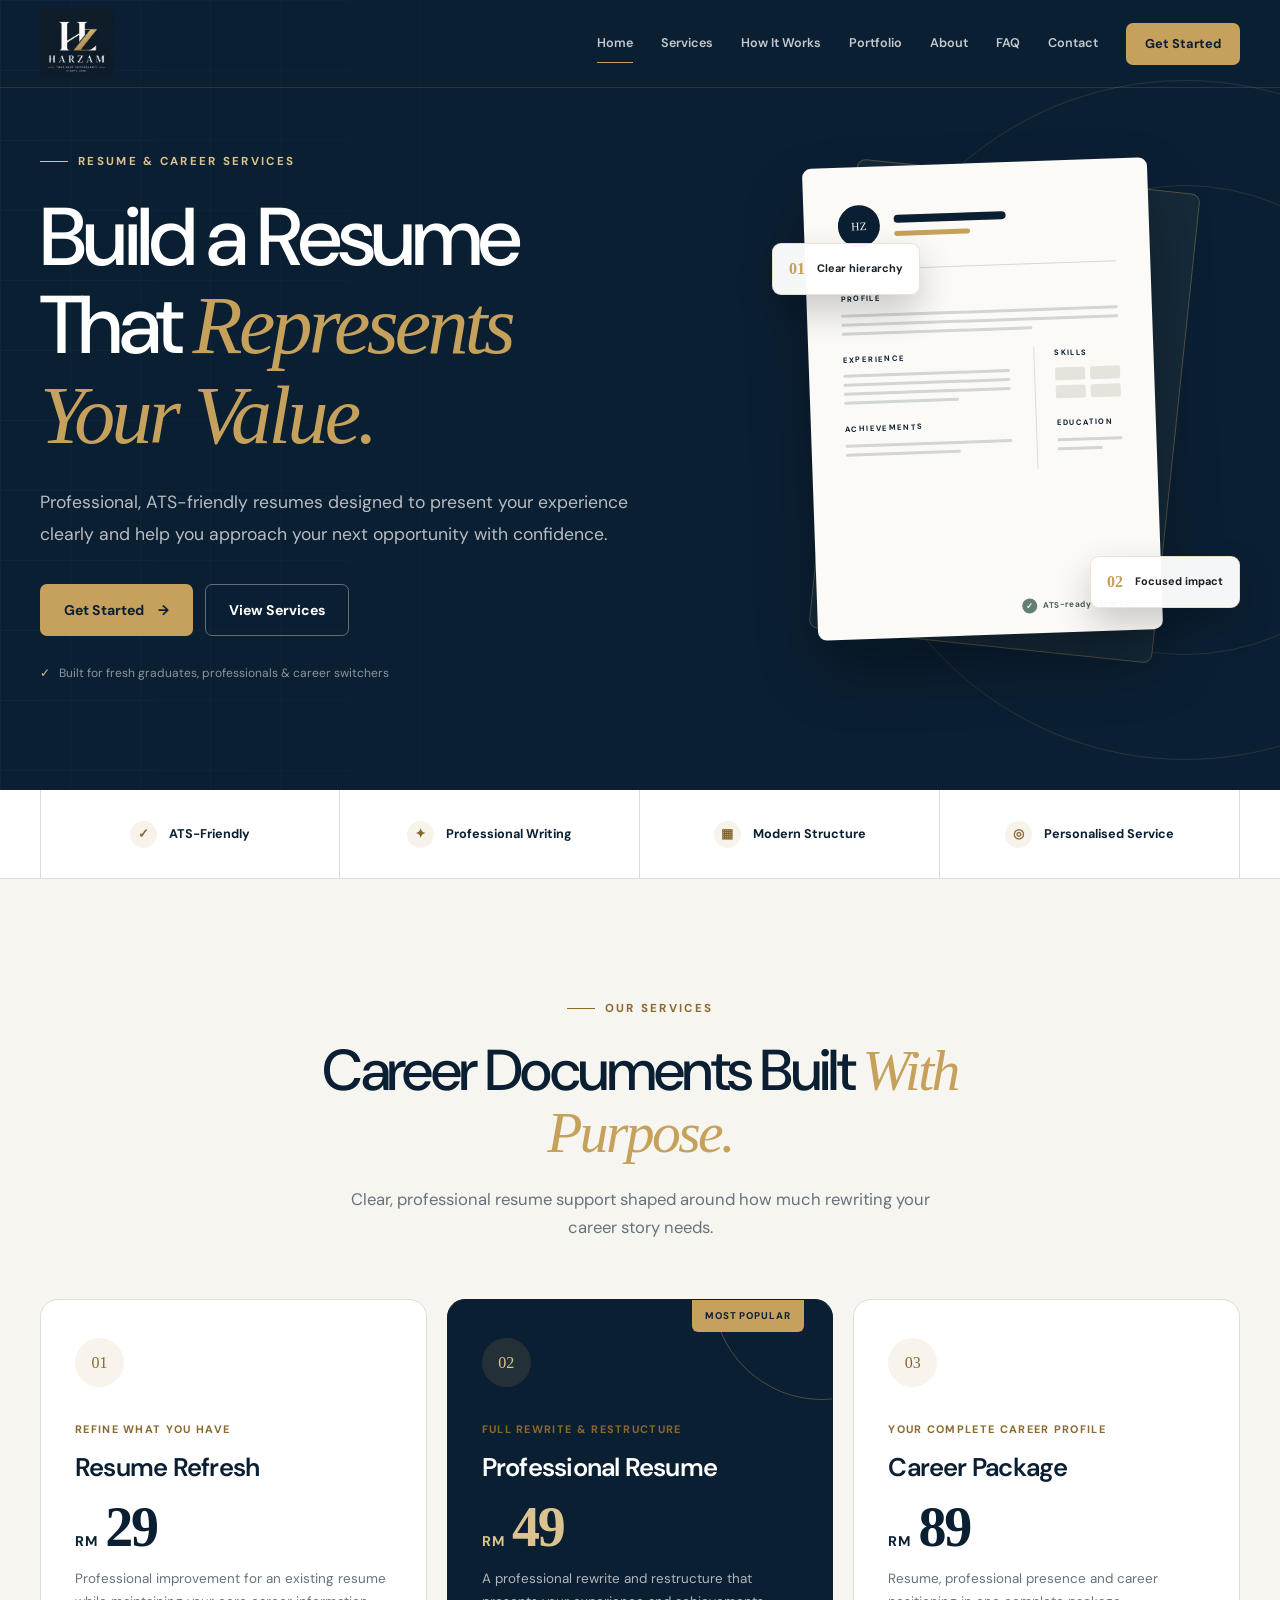
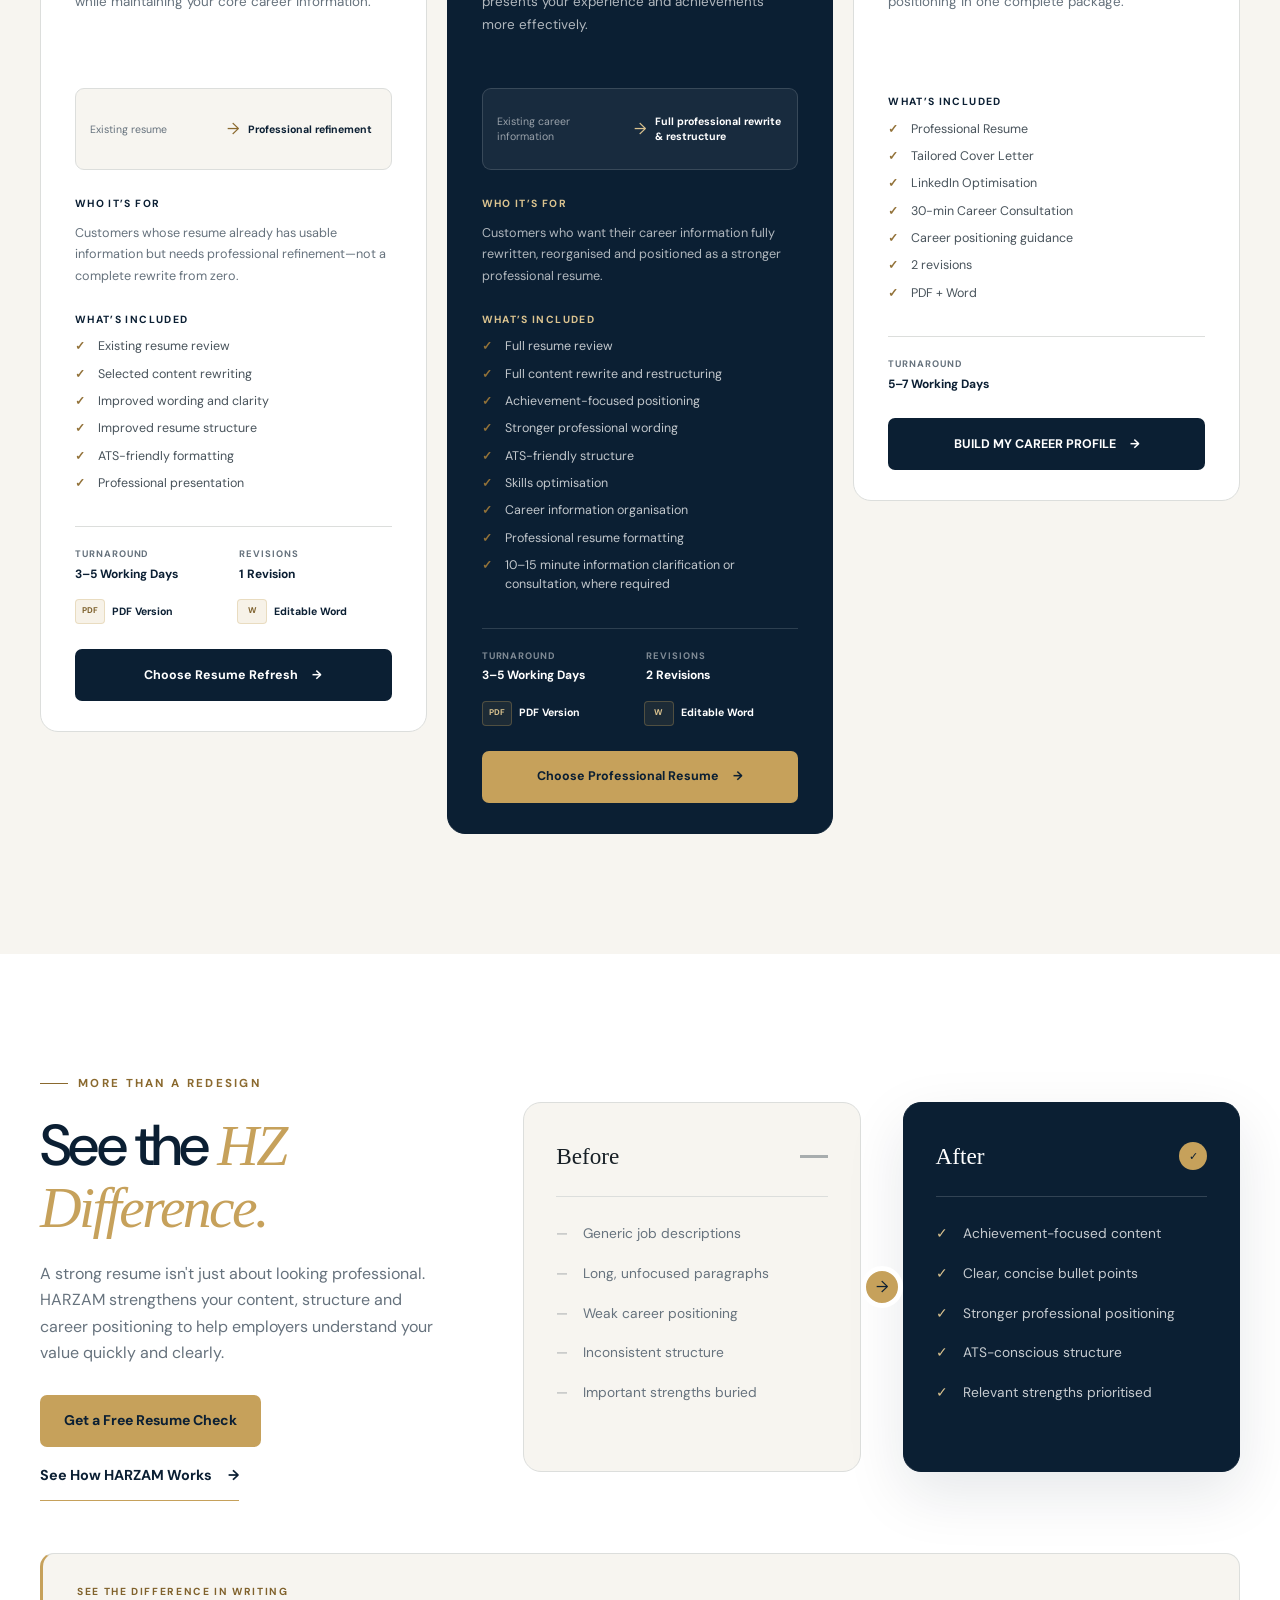
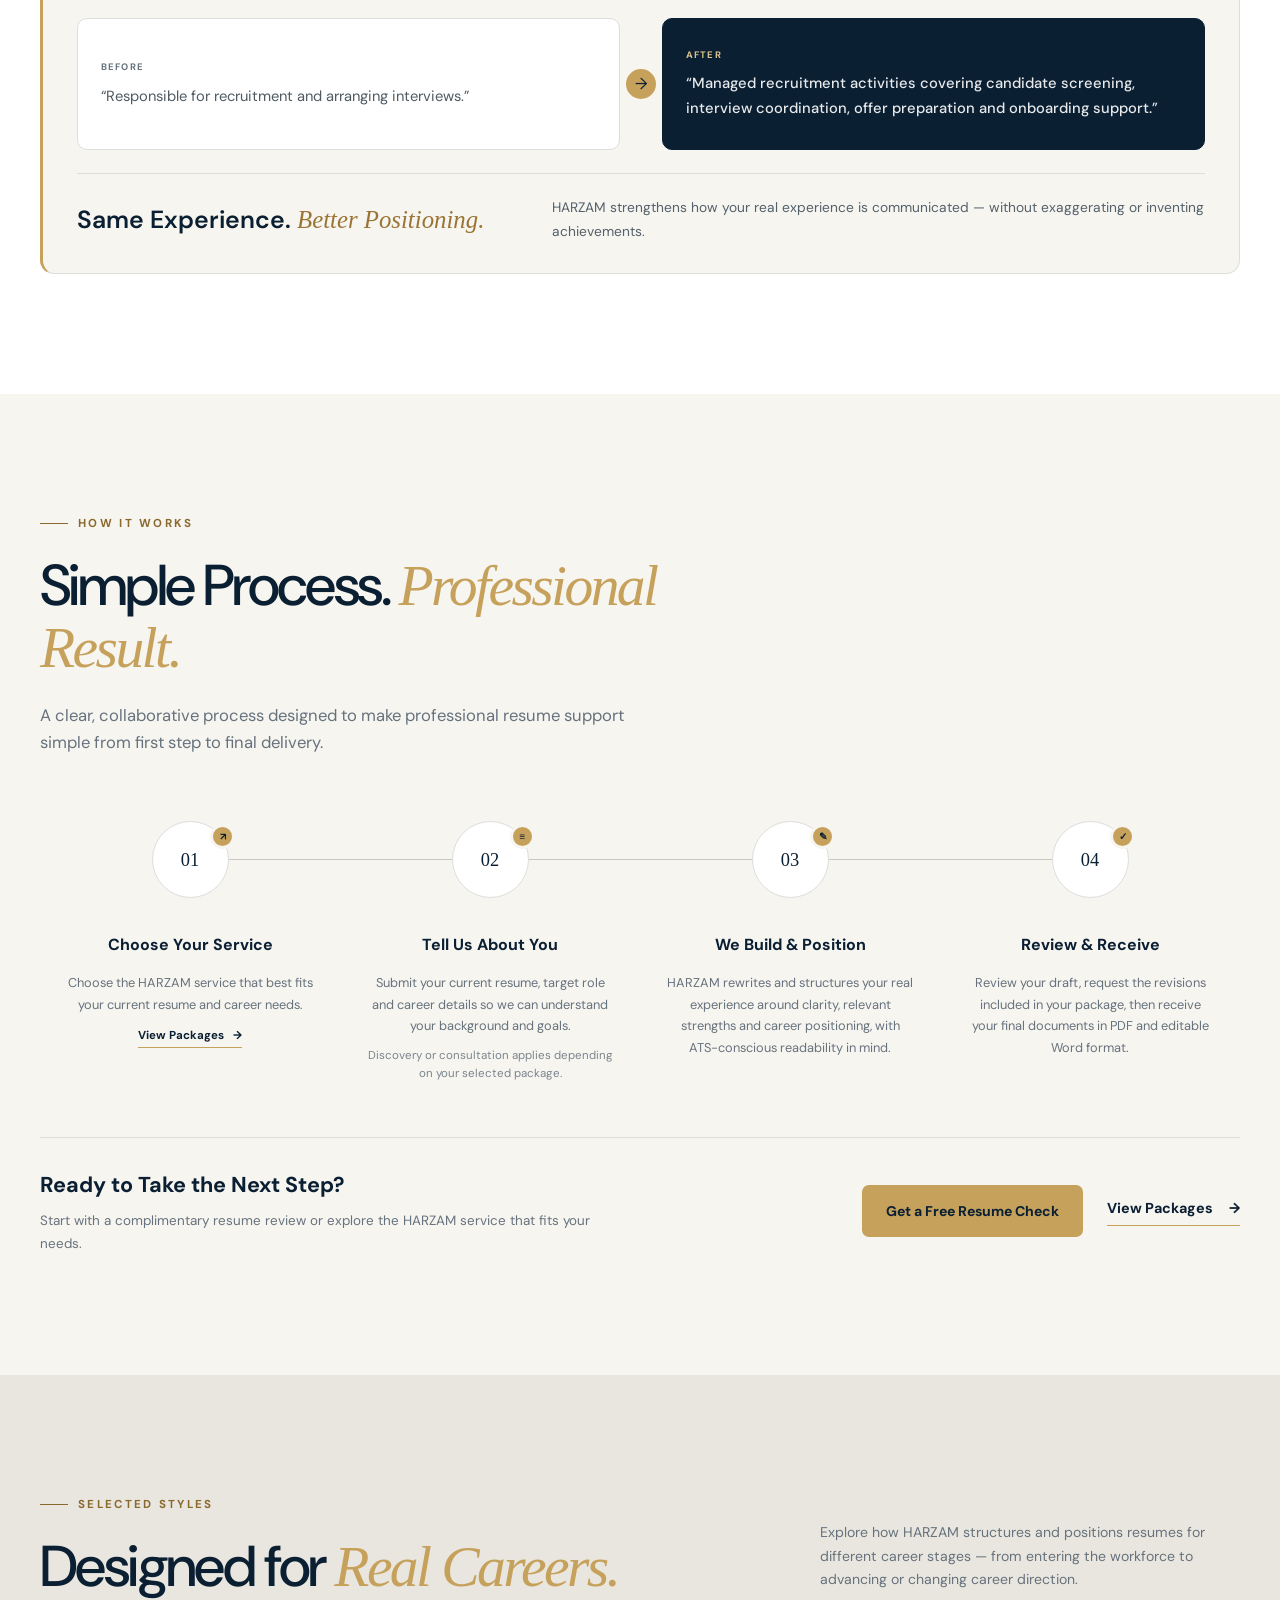
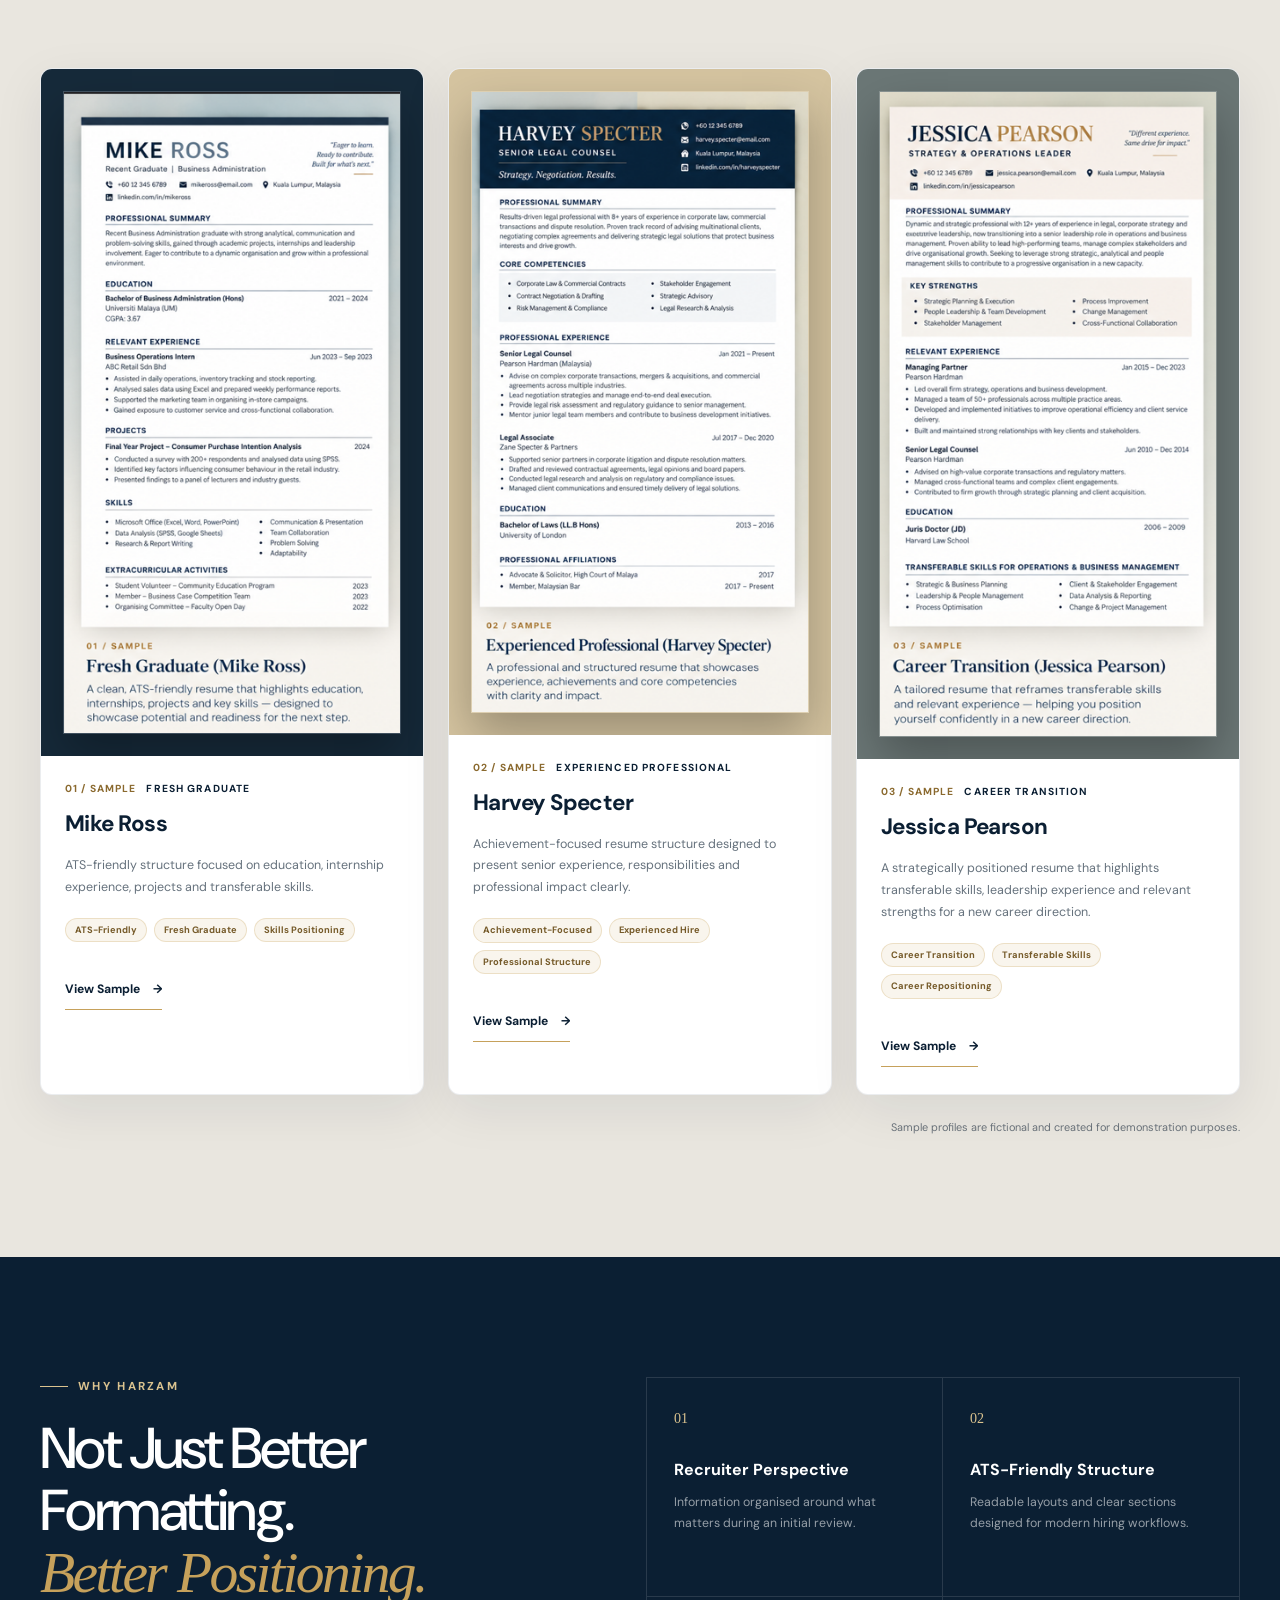
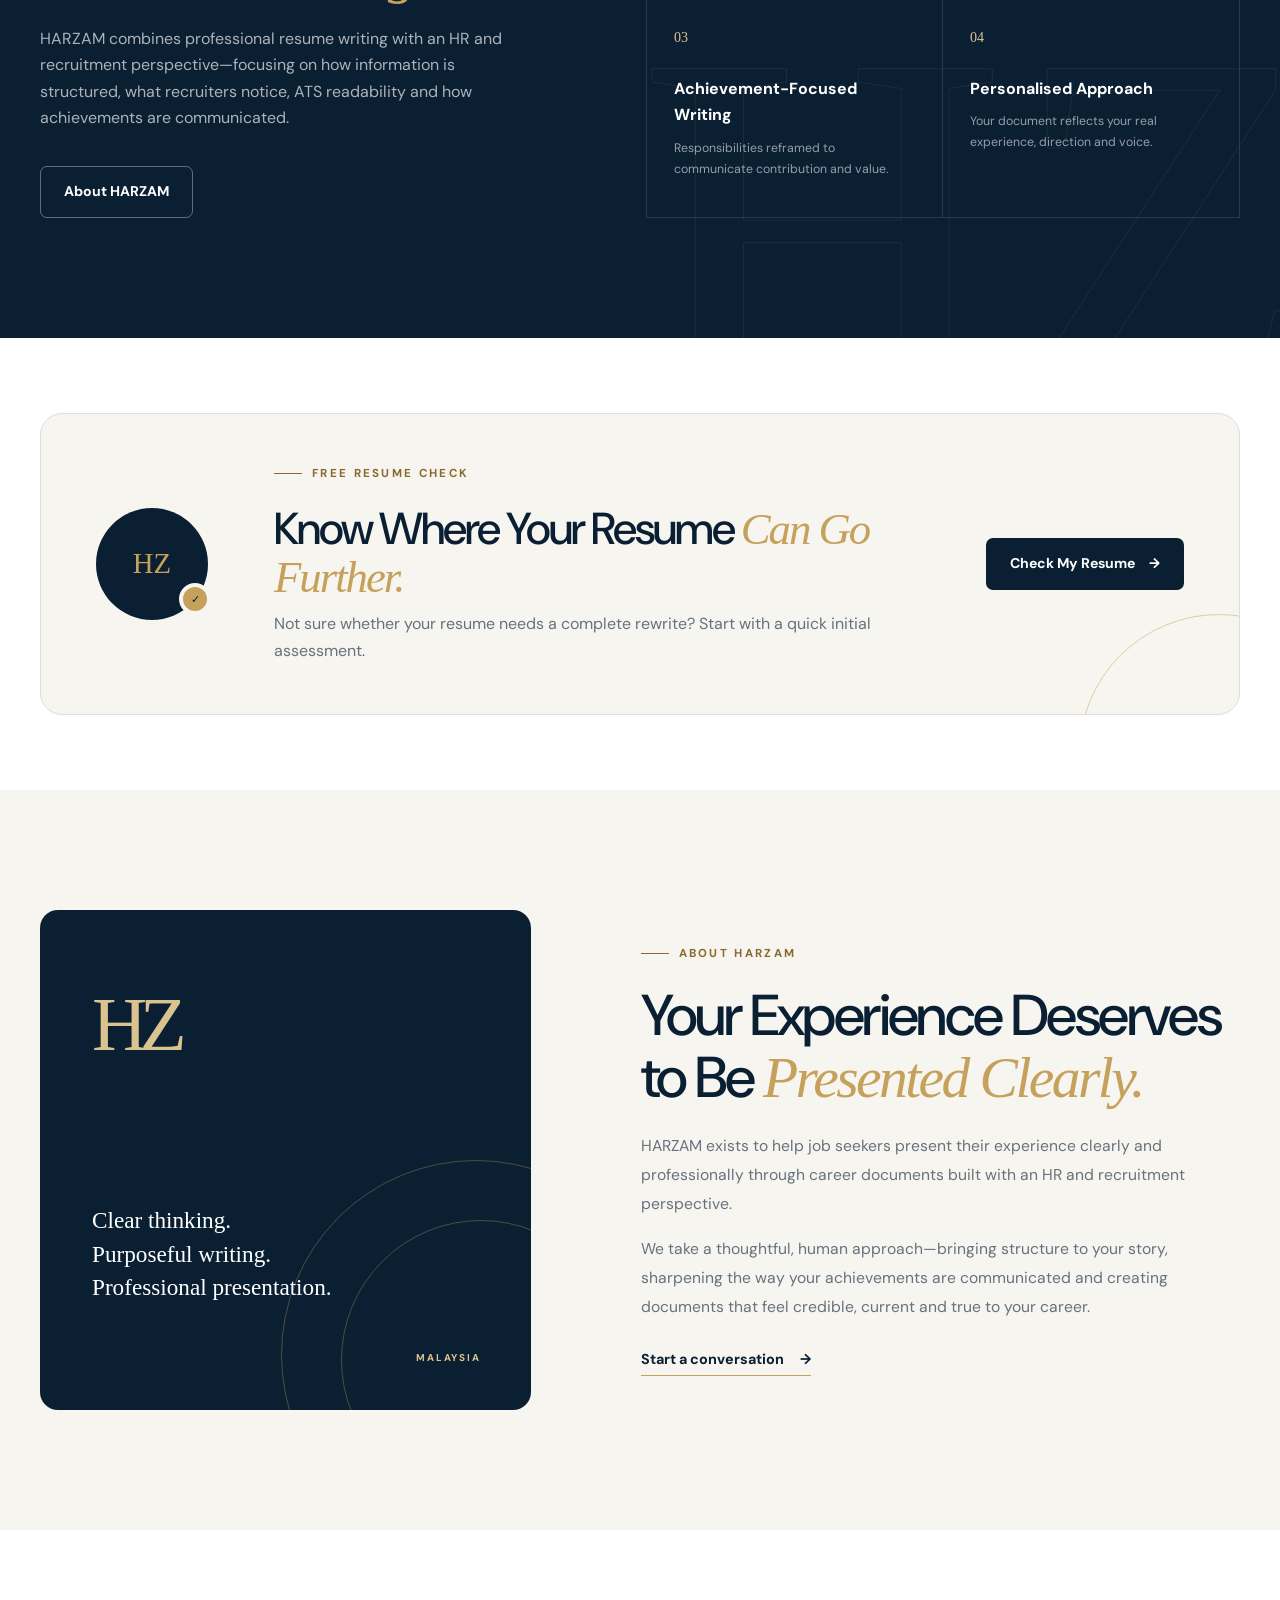
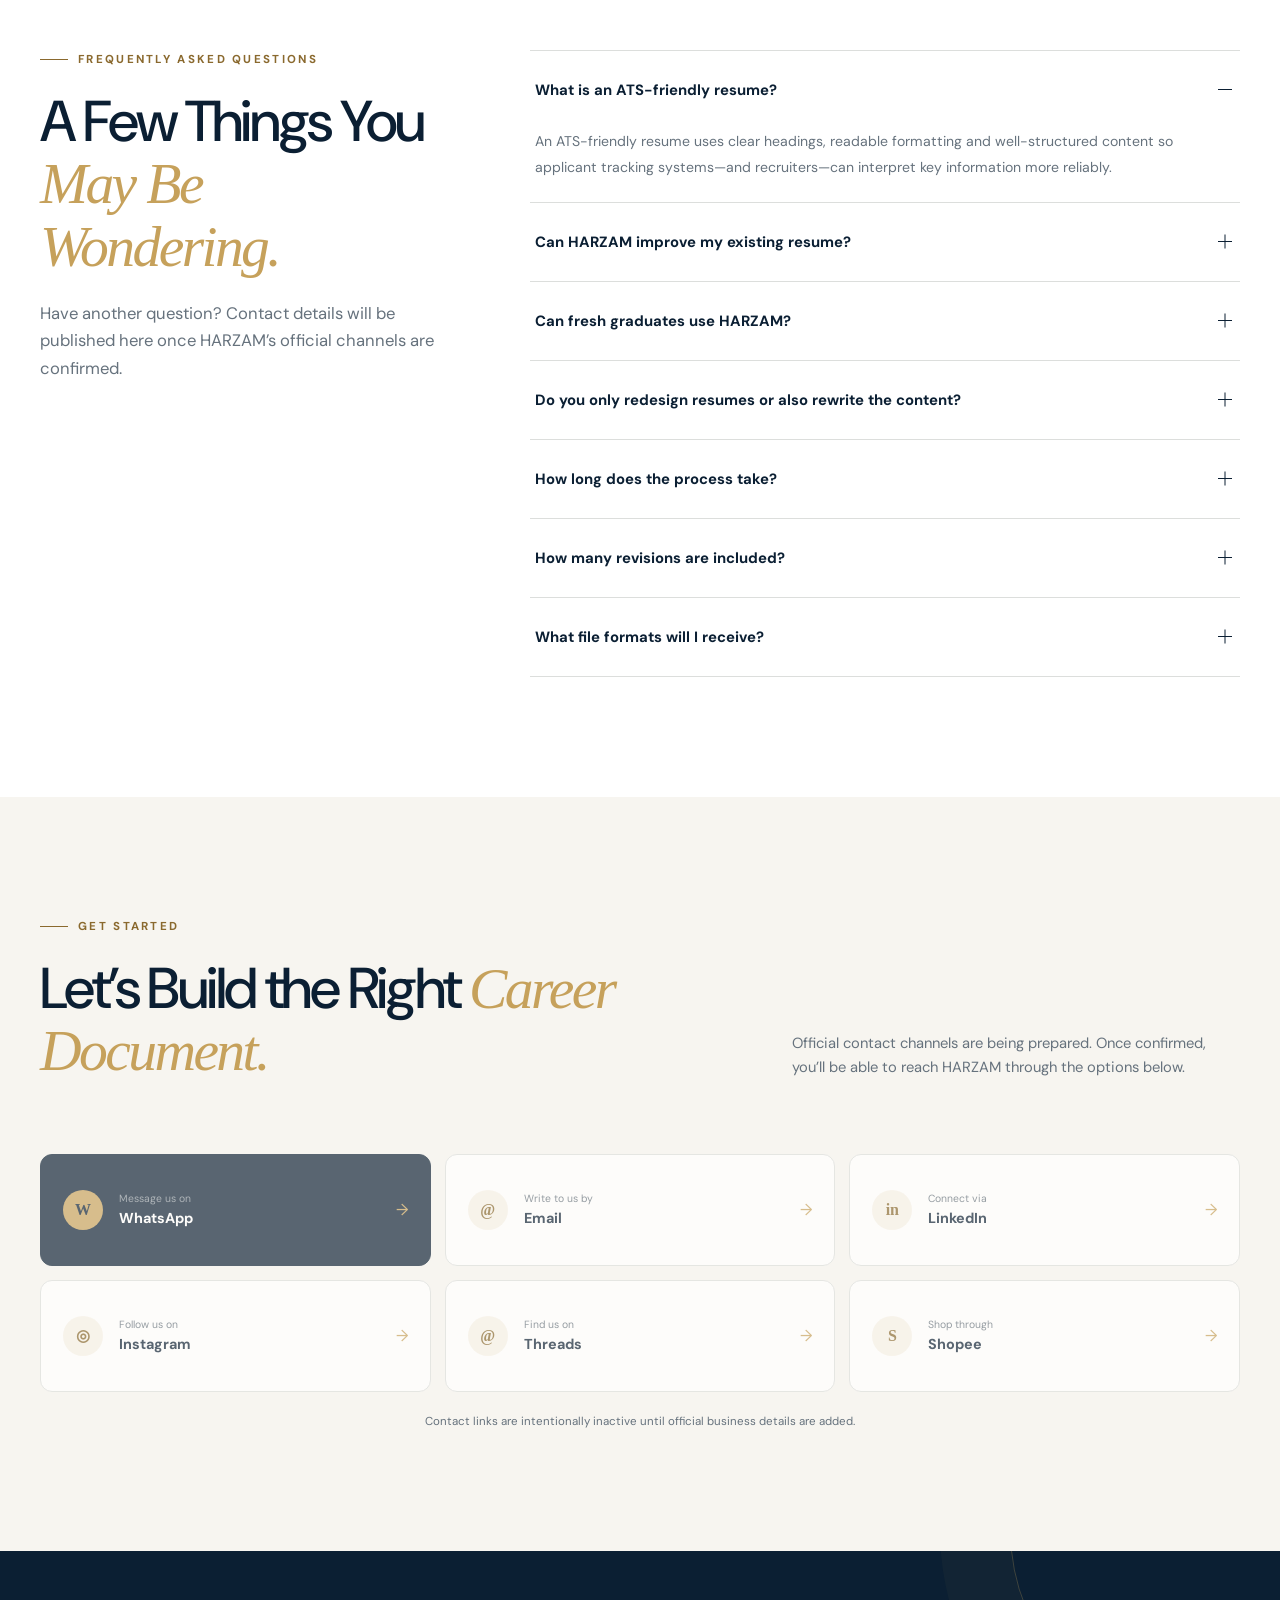
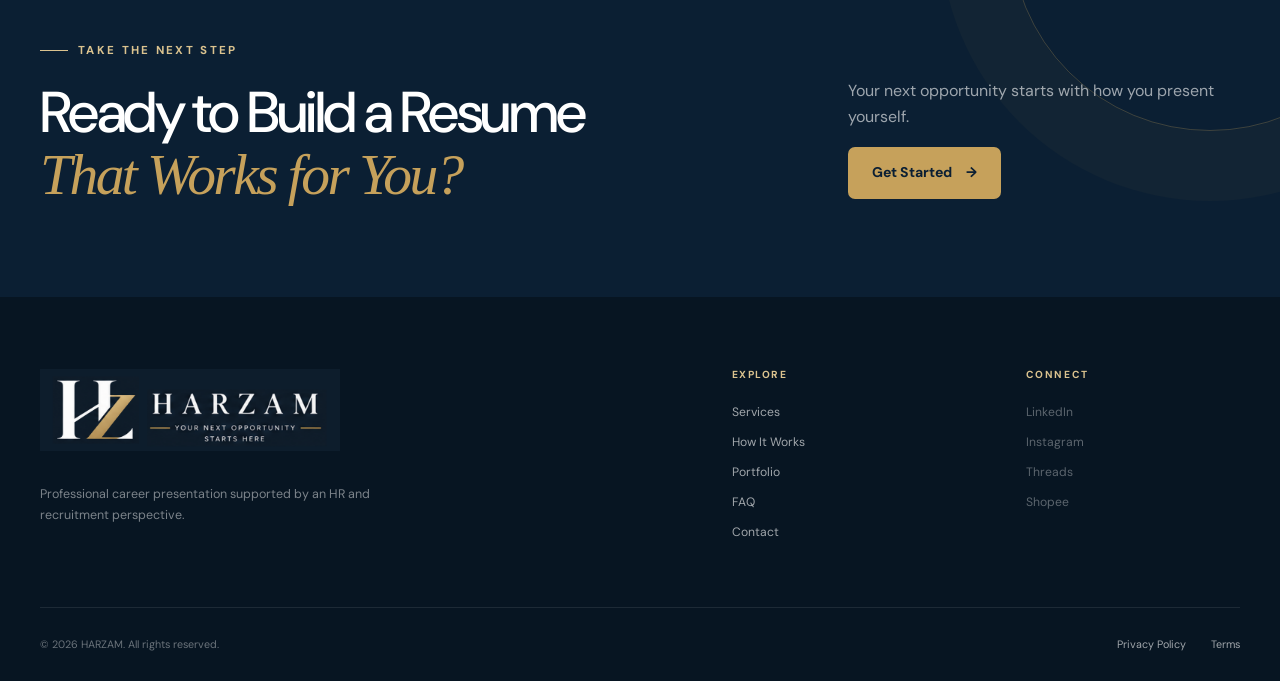
==== commit bb584240: "Finalize HARZAM V1 website sections" ====
--- a/index.html
+++ b/index.html
@@ -321,30 +321,42 @@
         <div class="section-heading reveal">
           <p class="eyebrow dark"><span></span> How It Works</p>
           <h2 id="process-title">Simple Process. <em>Professional Result.</em></h2>
-          <p>A clear, collaborative process designed to keep things easy from first step to final document.</p>
+          <p>A clear, collaborative process designed to make professional resume support simple from first step to final delivery.</p>
         </div>
         <ol class="process-grid">
           <li class="process-step reveal">
             <span class="step-number">01</span><span class="step-icon" aria-hidden="true">↗</span>
             <h3>Choose Your Service</h3>
-            <p>Select the level of support that best fits your career needs.</p>
+            <p>Choose the HARZAM service that best fits your current resume and career needs.</p>
+            <a class="process-link" href="#services">View Packages <span aria-hidden="true">→</span></a>
           </li>
           <li class="process-step reveal">
             <span class="step-number">02</span><span class="step-icon" aria-hidden="true">≡</span>
-            <h3>Share Your Information</h3>
-            <p>Tell us about your experience, goals and current career direction.</p>
+            <h3>Tell Us About You</h3>
+            <p>Submit your current resume, target role and career details so we can understand your background and goals.</p>
+            <p class="process-note">Discovery or consultation applies depending on your selected package.</p>
           </li>
           <li class="process-step reveal">
             <span class="step-number">03</span><span class="step-icon" aria-hidden="true">✎</span>
-            <h3>We Build Your Resume</h3>
-            <p>Your content is rewritten, structured and professionally presented.</p>
+            <h3>We Build &amp; Position</h3>
+            <p>HARZAM rewrites and structures your real experience around clarity, relevant strengths and career positioning, with ATS-conscious readability in mind.</p>
           </li>
           <li class="process-step reveal">
             <span class="step-number">04</span><span class="step-icon" aria-hidden="true">✓</span>
-            <h3>Receive &amp; Review</h3>
-            <p>Review your completed documents and share your feedback.</p>
+            <h3>Review &amp; Receive</h3>
+            <p>Review your draft, request the revisions included in your package, then receive your final documents in PDF and editable Word format.</p>
           </li>
         </ol>
+        <div class="process-cta reveal">
+          <div class="process-cta-copy">
+            <h3>Ready to Take the Next Step?</h3>
+            <p>Start with a complimentary resume review or explore the HARZAM service that fits your needs.</p>
+          </div>
+          <div class="process-actions">
+            <a class="button button-gold" href="#contact">Get a Free Resume Check</a>
+            <a class="text-link" href="#services">View Packages <span aria-hidden="true">→</span></a>
+          </div>
+        </div>
       </div>
     </section>
 
--- a/css/style.css
+++ b/css/style.css
@@ -213,6 +213,15 @@
 .step-icon { position: absolute; z-index: 3; top: 3px; left: calc(50% + 20px); display: grid; width: 25px; height: 25px; place-items: center; color: var(--navy); background: var(--gold); border: 3px solid var(--off-white); border-radius: 50%; font-size: .62rem; font-weight: 700; }
 .process-step h3 { margin-bottom: 13px; color: var(--navy); font-size: 1rem; }
 .process-step p { margin: 0; font-size: .8rem; line-height: 1.7; }
+.process-link { display: inline-flex; align-items: center; gap: 9px; margin-top: 11px; padding-bottom: 2px; color: var(--navy); border-bottom: 1px solid var(--gold); font-size: .72rem; font-weight: 700; }
+.process-link span { transition: transform var(--transition); }
+.process-link:hover span { transform: translateX(3px); }
+.process-step .process-note { margin-top: 10px; color: #7b858d; font-size: .72rem; line-height: 1.55; }
+.process-cta { display: flex; align-items: center; justify-content: space-between; gap: 45px; margin-top: 54px; padding-top: 30px; border-top: 1px solid var(--border); }
+.process-cta-copy { max-width: 590px; }
+.process-cta h3 { margin: 0 0 7px; color: var(--navy); font-size: 1.35rem; }
+.process-cta p { margin: 0; font-size: .84rem; line-height: 1.65; }
+.process-actions { display: flex; flex: 0 0 auto; align-items: center; gap: 24px; }
 
 .portfolio { color: var(--white); background: #e9e6df; }
 .portfolio-heading { display: flex; align-items: end; justify-content: space-between; gap: 50px; }
--- a/css/responsive.css
+++ b/css/responsive.css
@@ -83,6 +83,11 @@
   .step-icon { top: -3px; left: 50px; }
   .process-step h3 { margin: 7px 0 4px; }
   .process-step p { grid-column: 2; }
+  .process-link { grid-column: 2; justify-self: start; }
+  .process-cta { align-items: flex-start; flex-direction: column; gap: 22px; margin-top: 44px; padding-top: 27px; }
+  .process-actions { width: 100%; align-items: flex-start; flex-direction: column; gap: 10px; }
+  .process-actions .button { width: 100%; }
+  .process-actions .text-link { min-height: 44px; align-items: center; }
   .portfolio-heading { display: block; }
   .portfolio-heading > p { margin: -5px 0 35px; }
   .portfolio-grid { grid-template-columns: 1fr; margin-top: 0; }
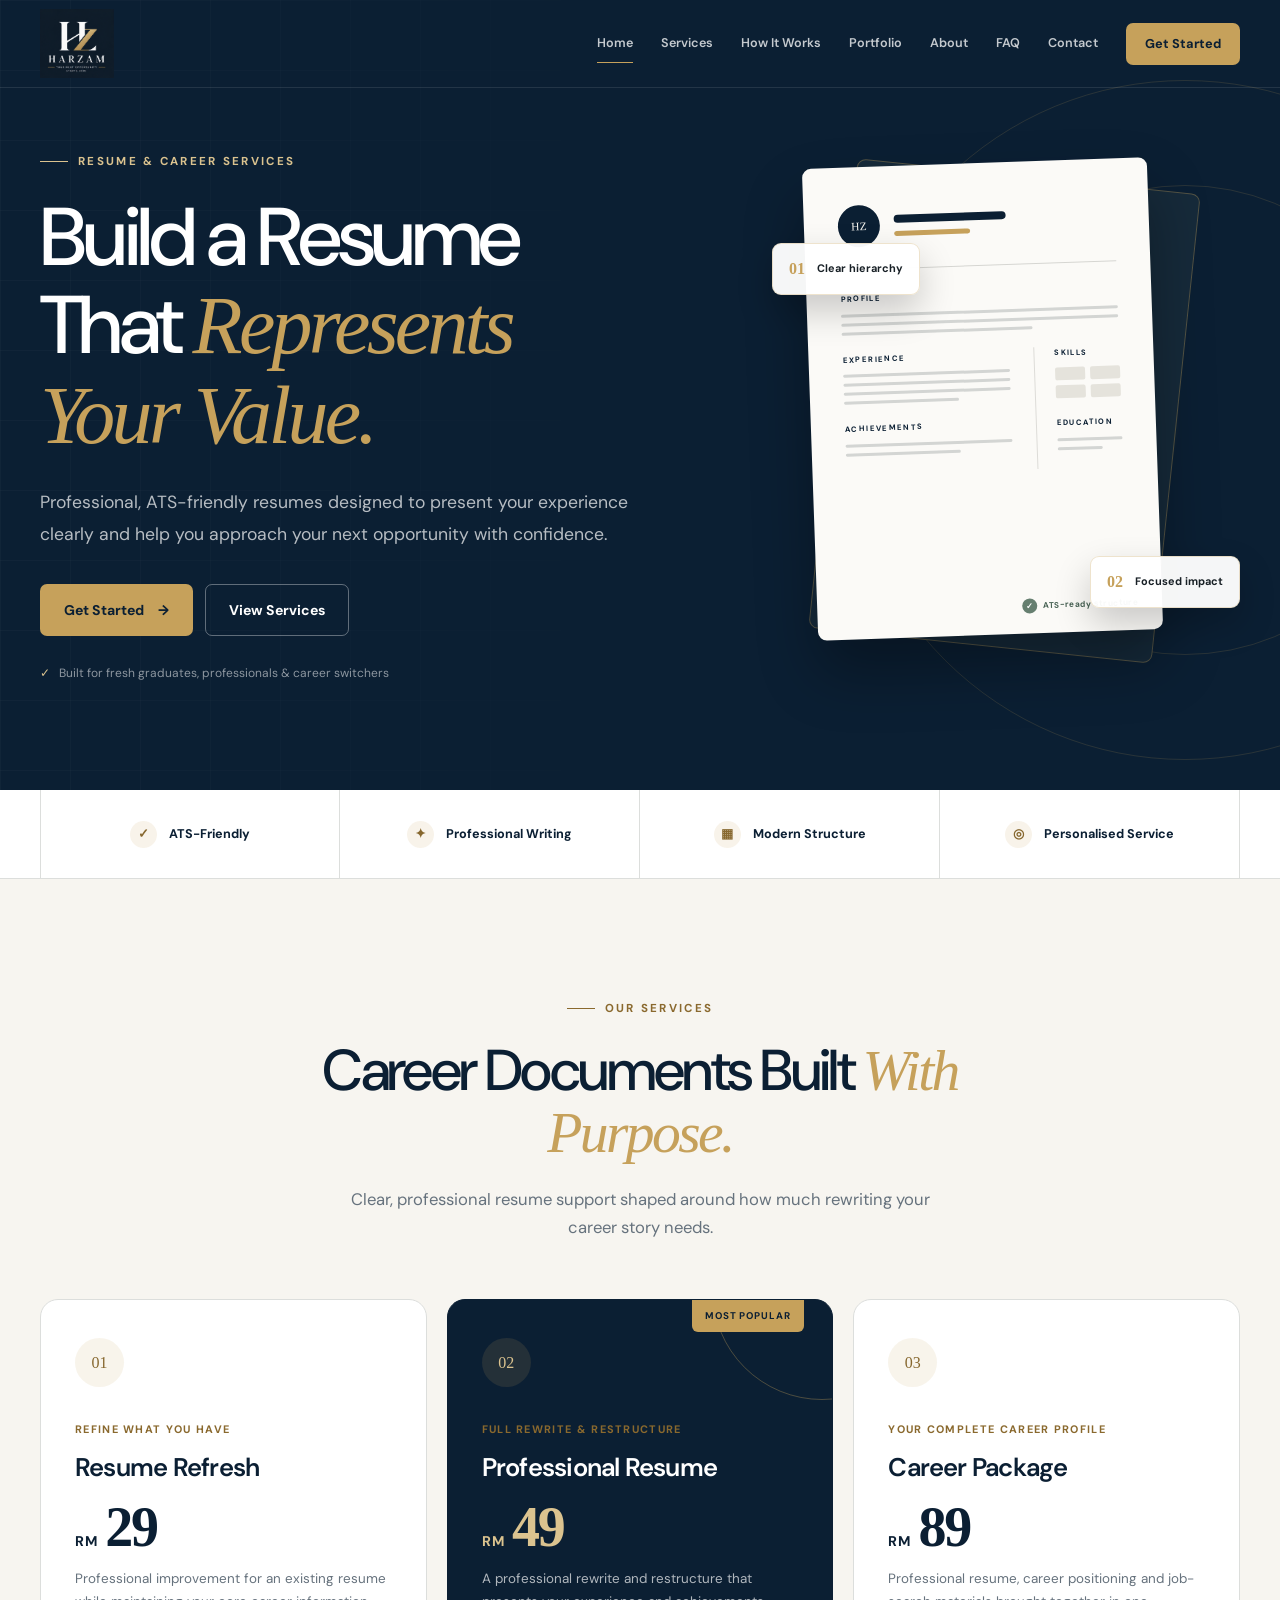
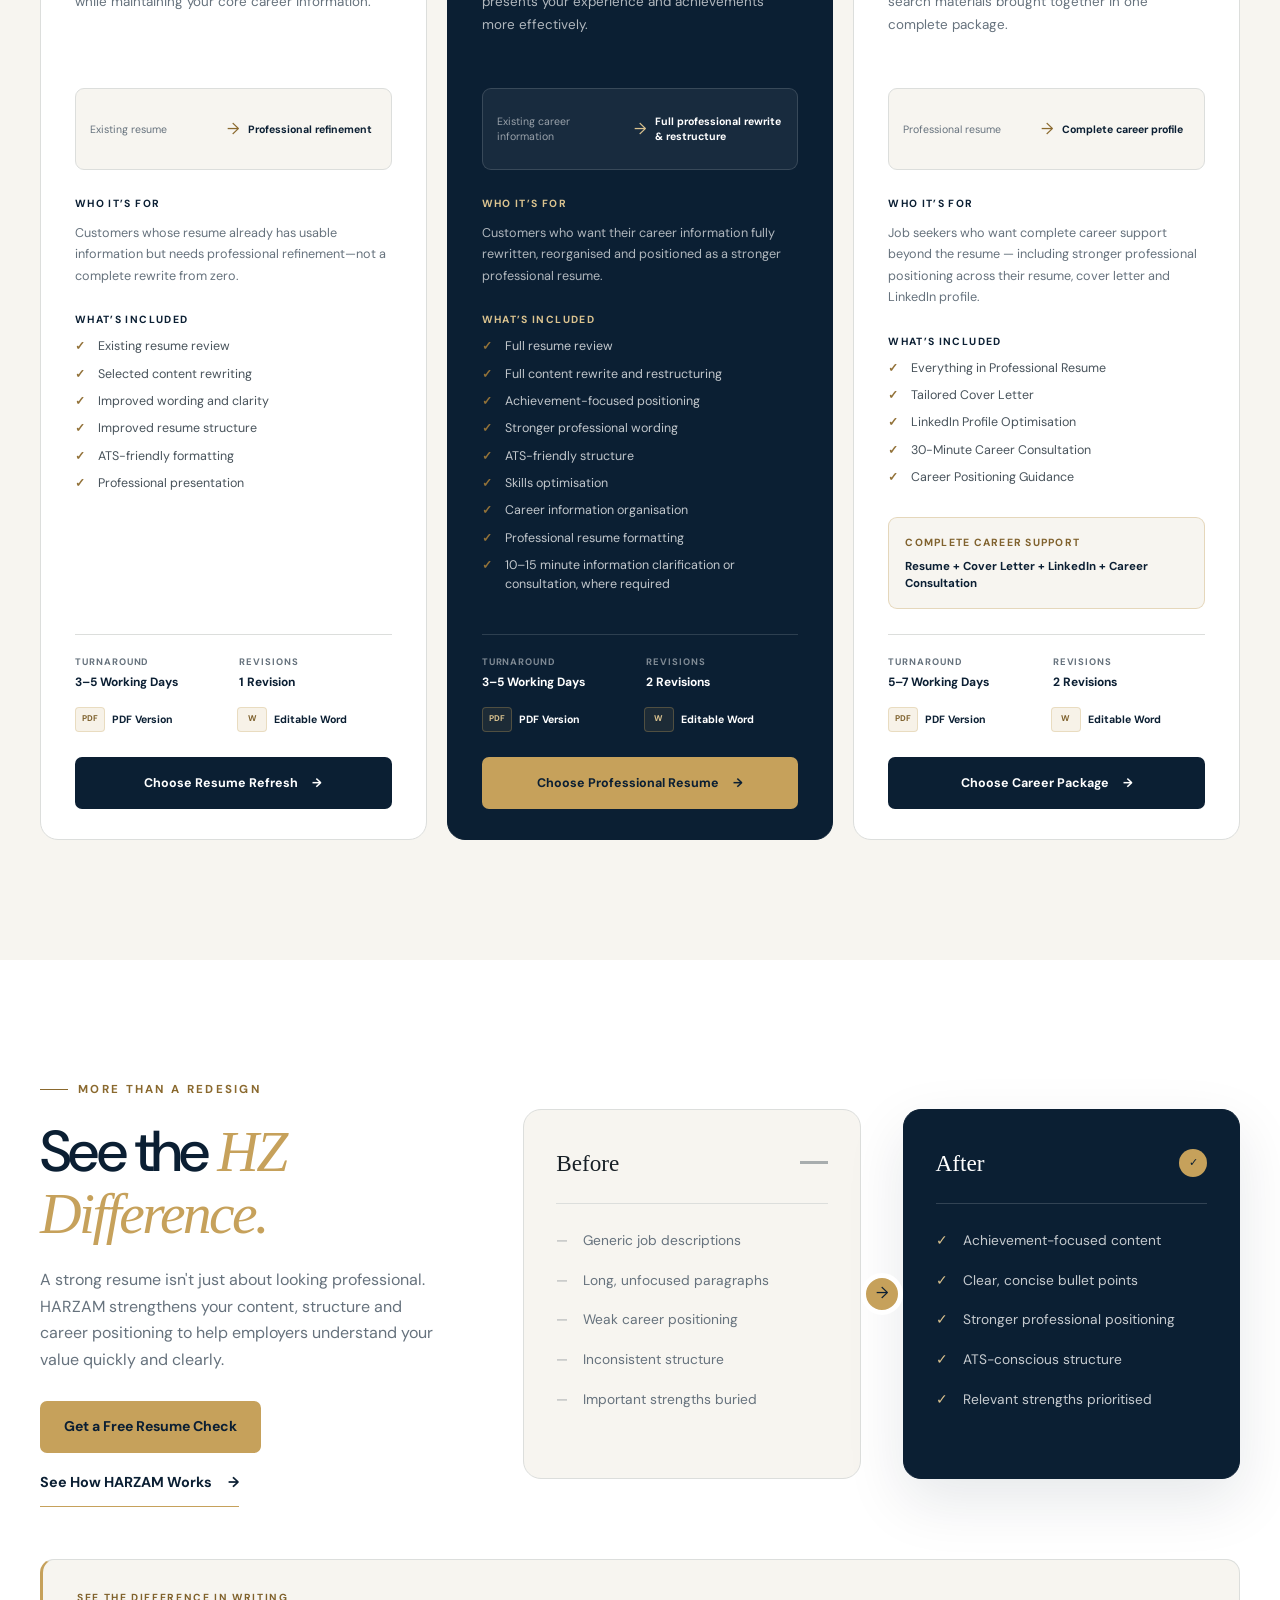
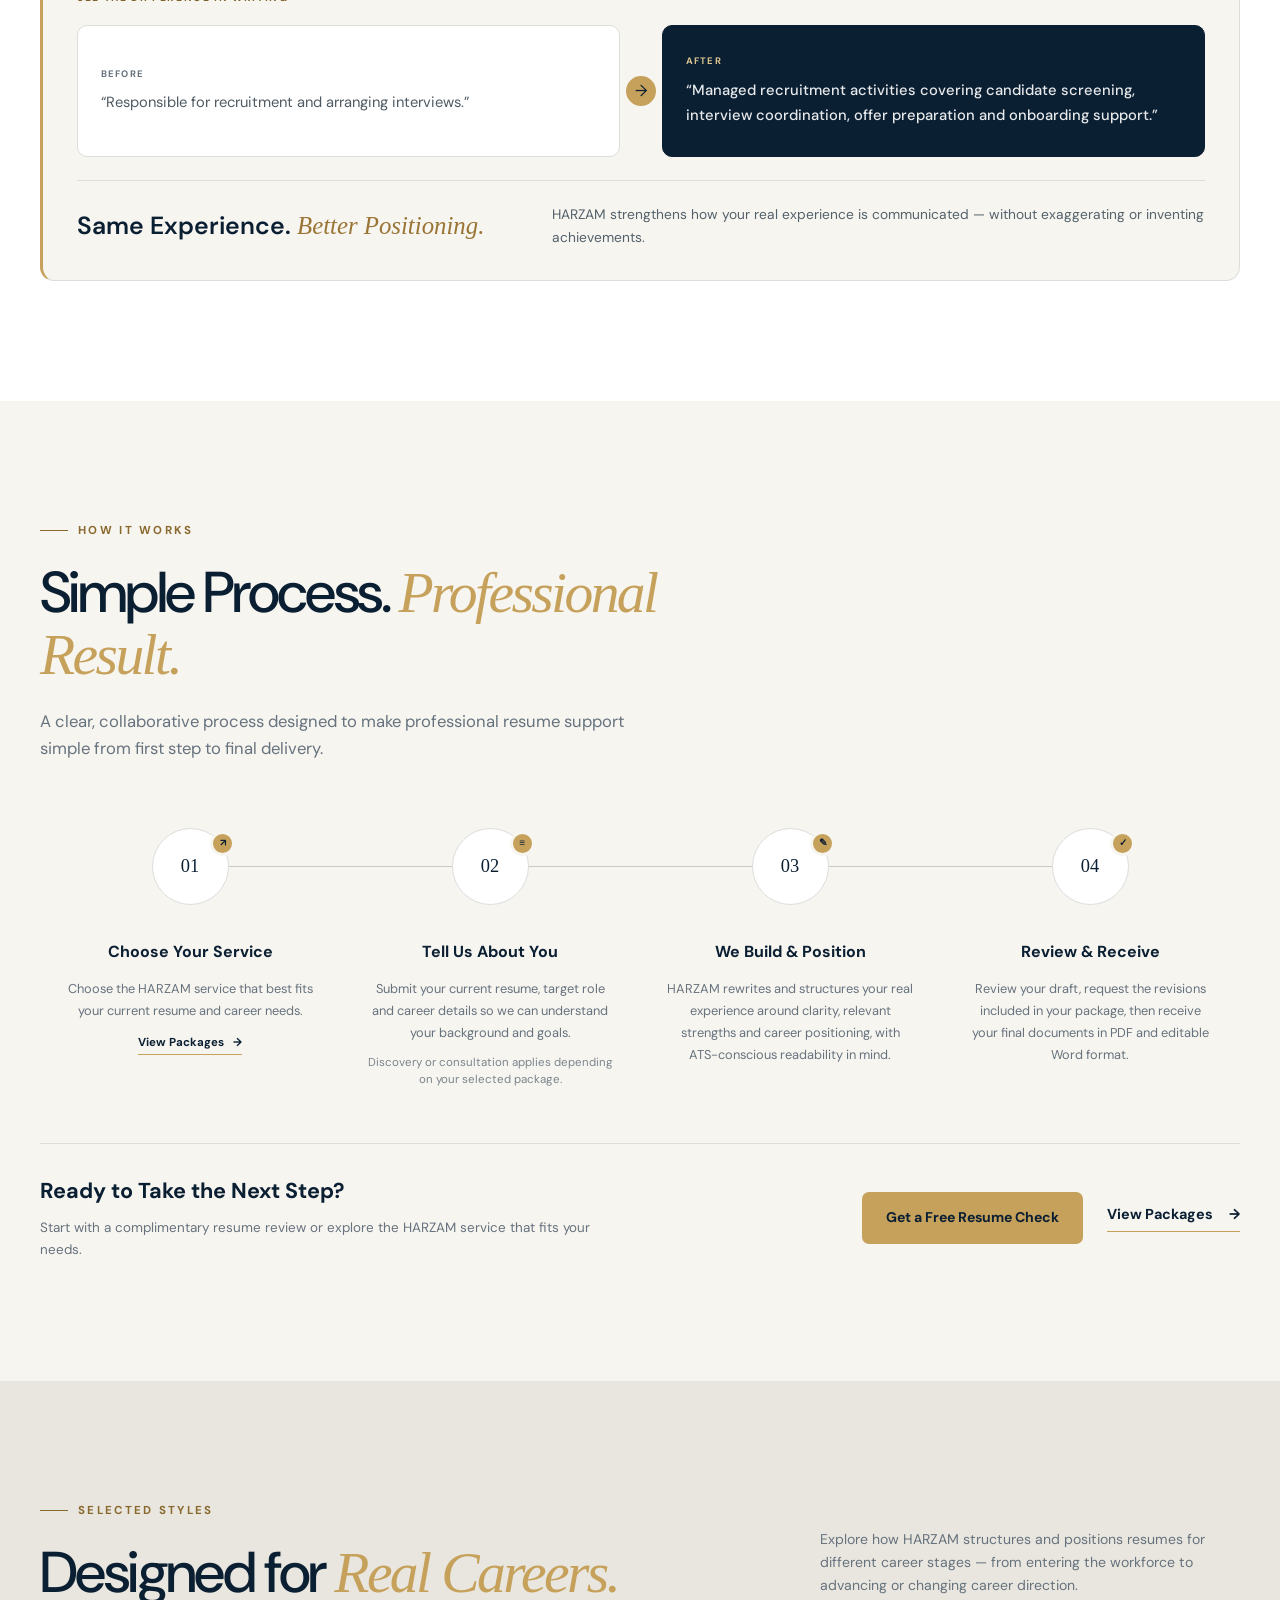
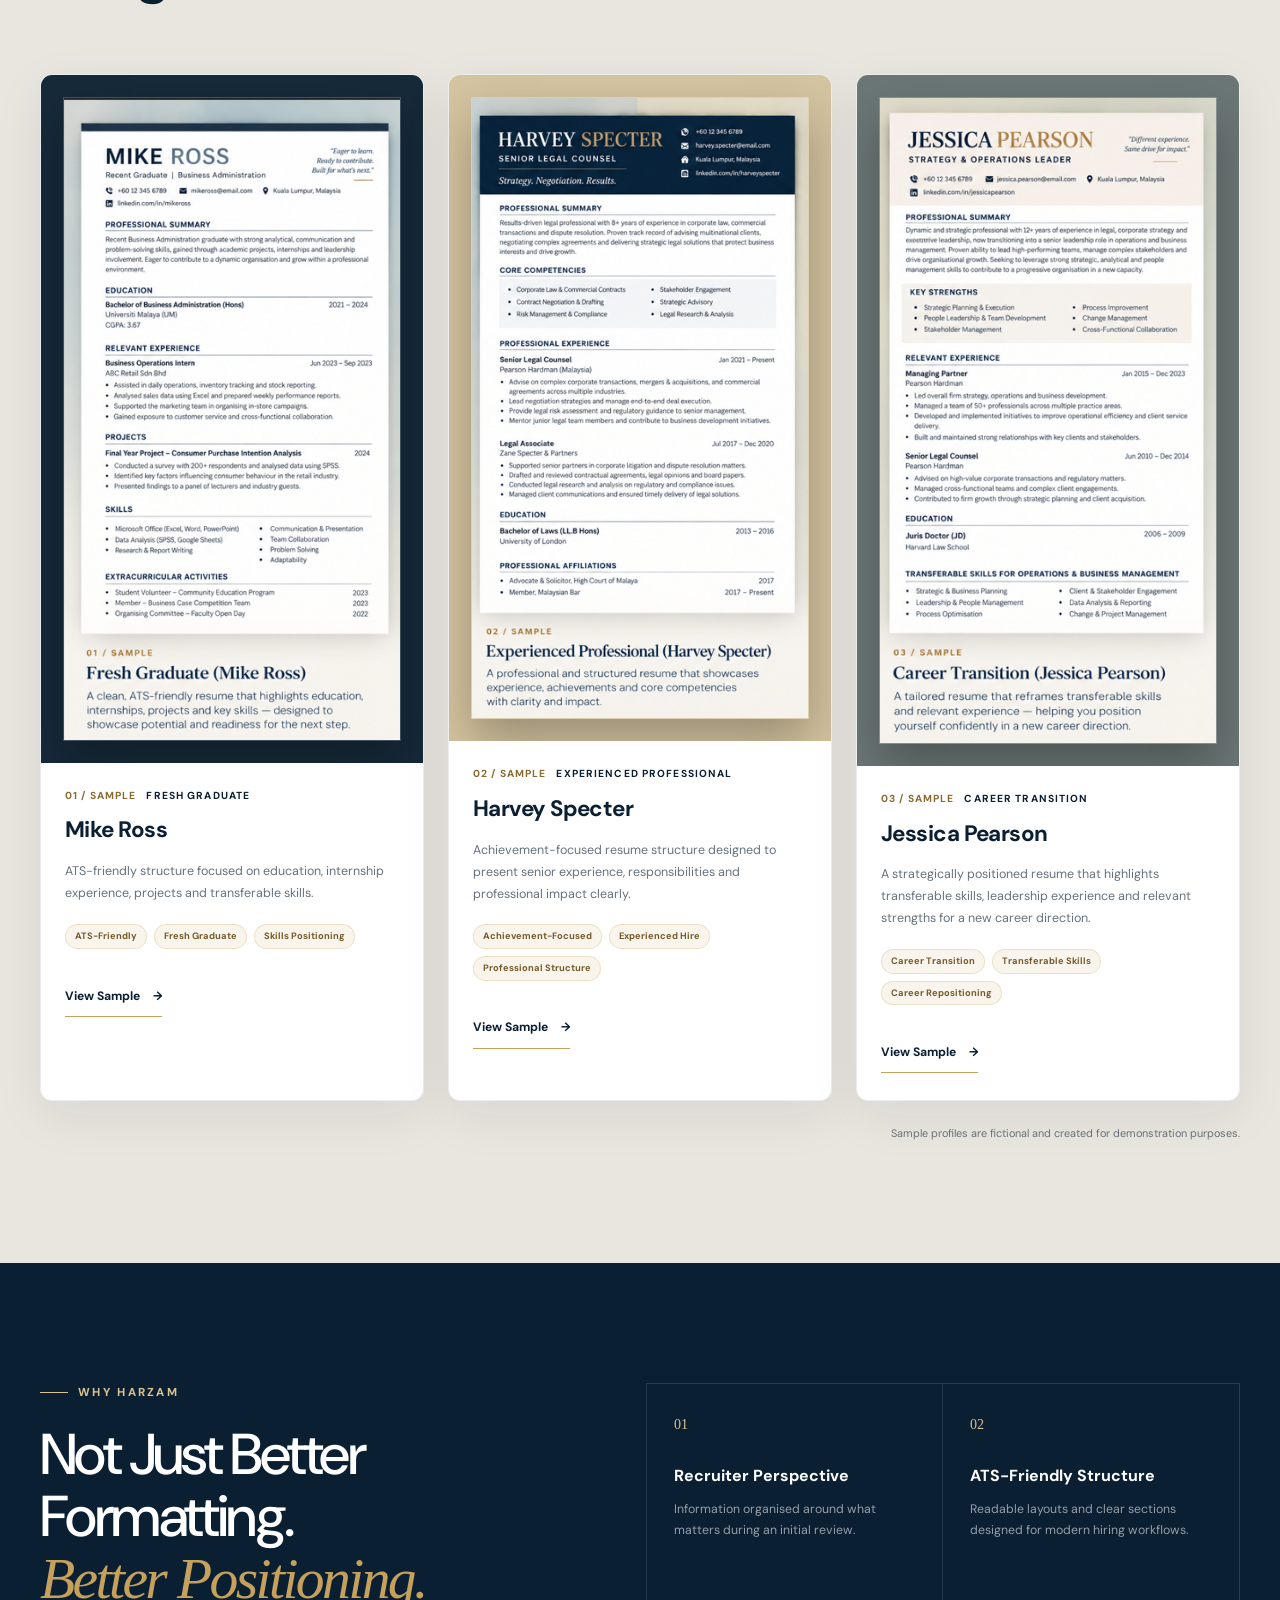
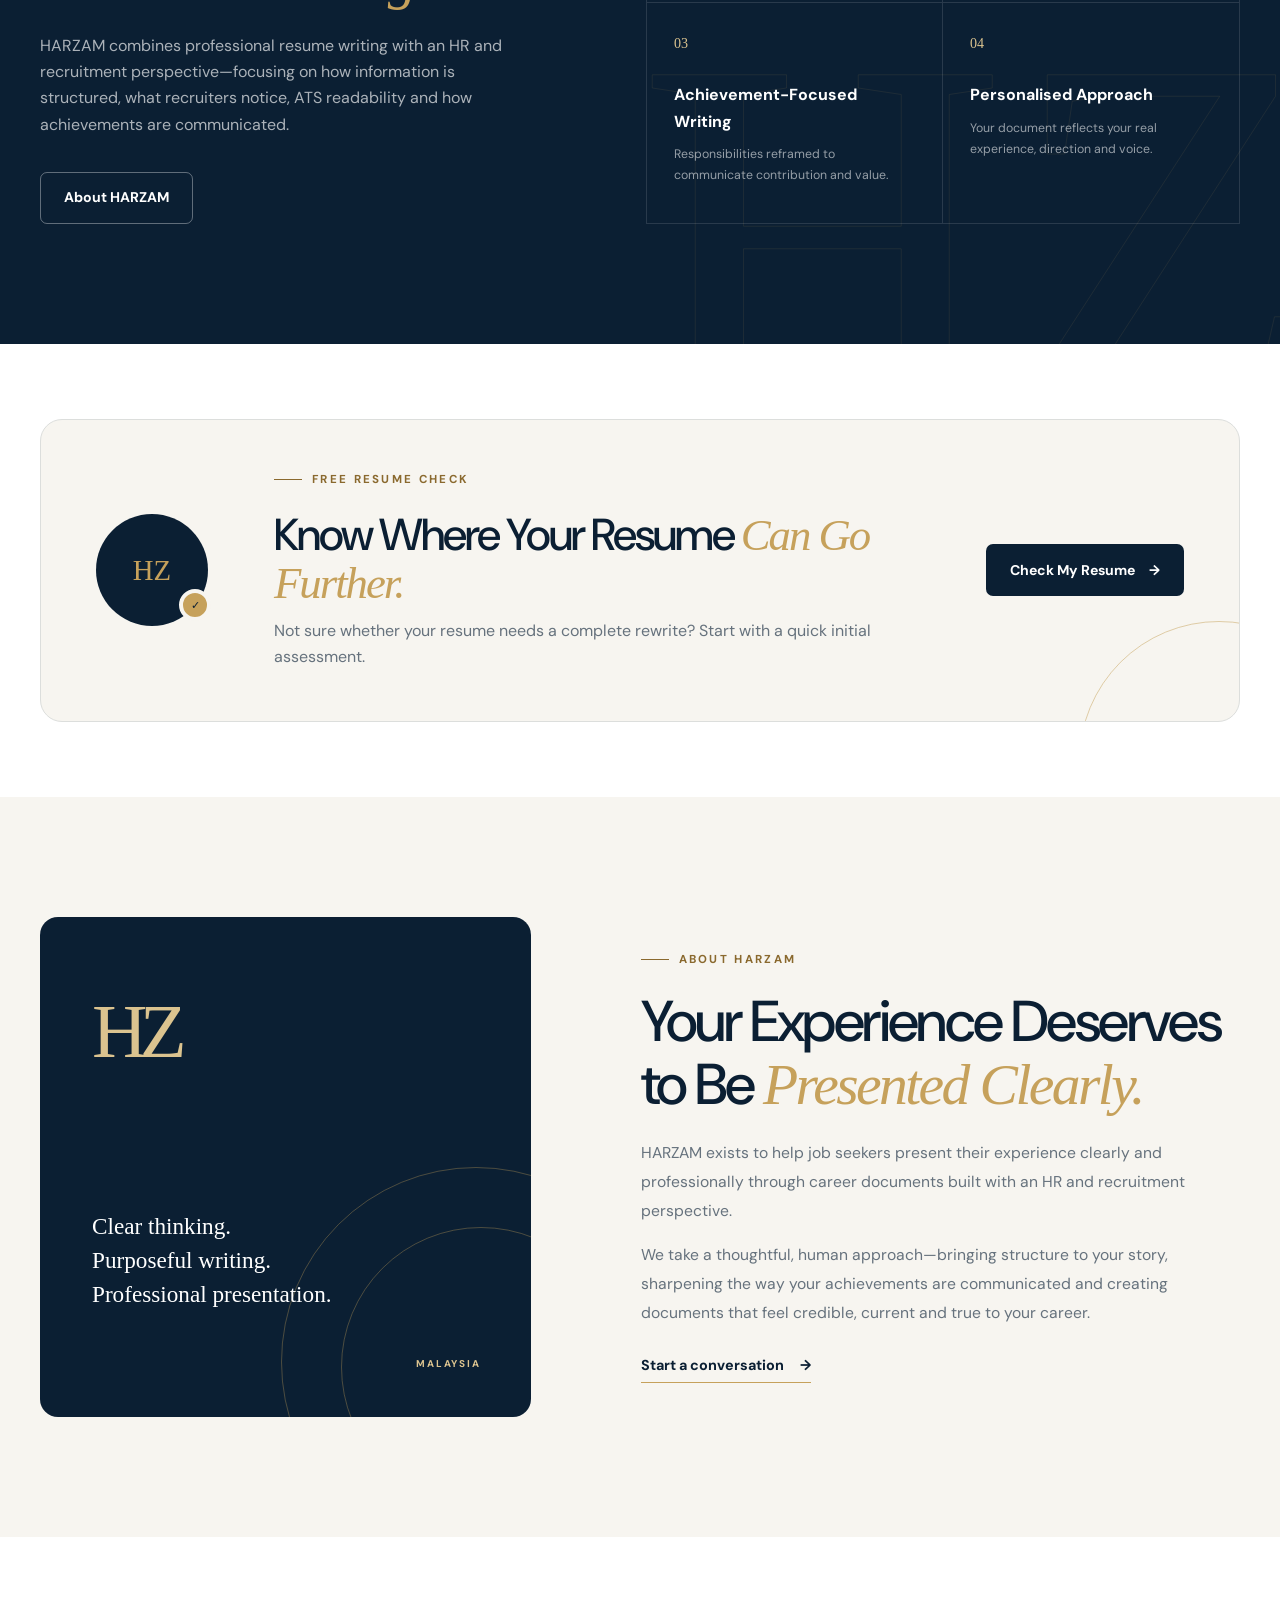
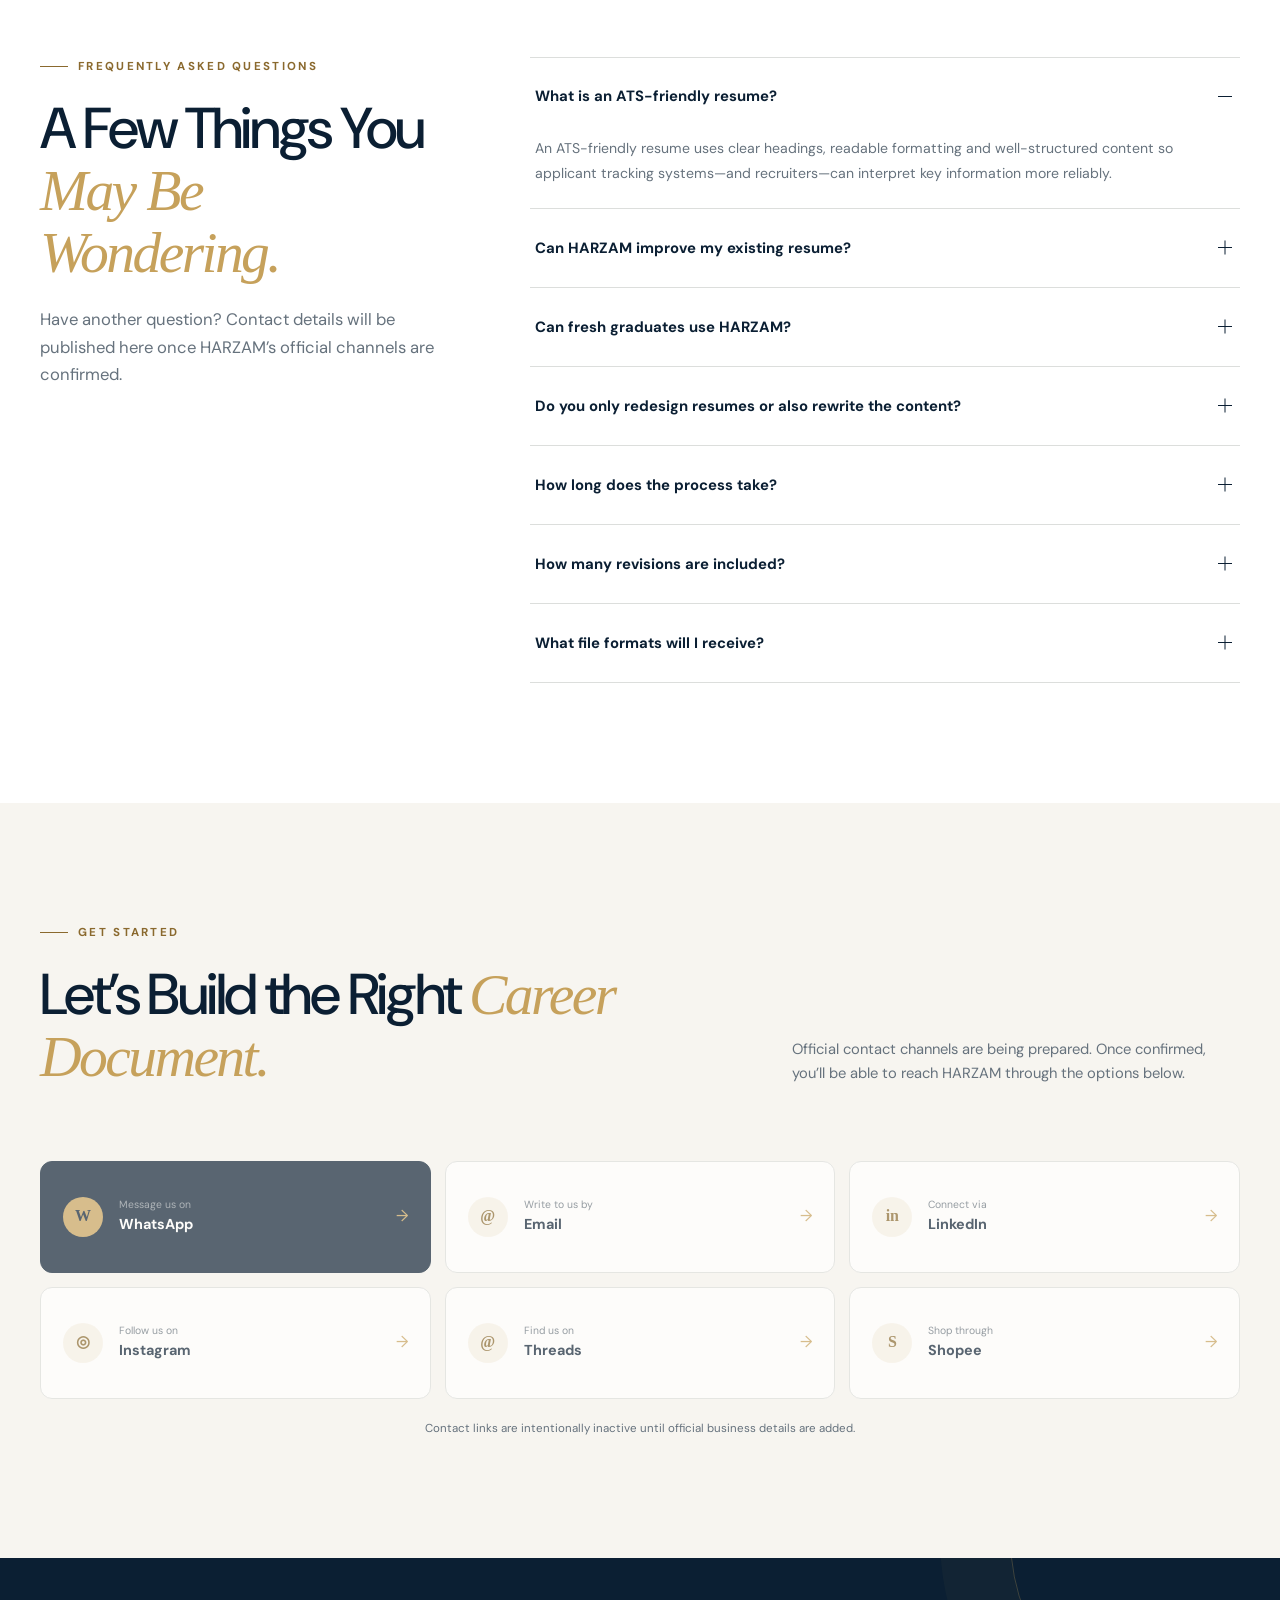
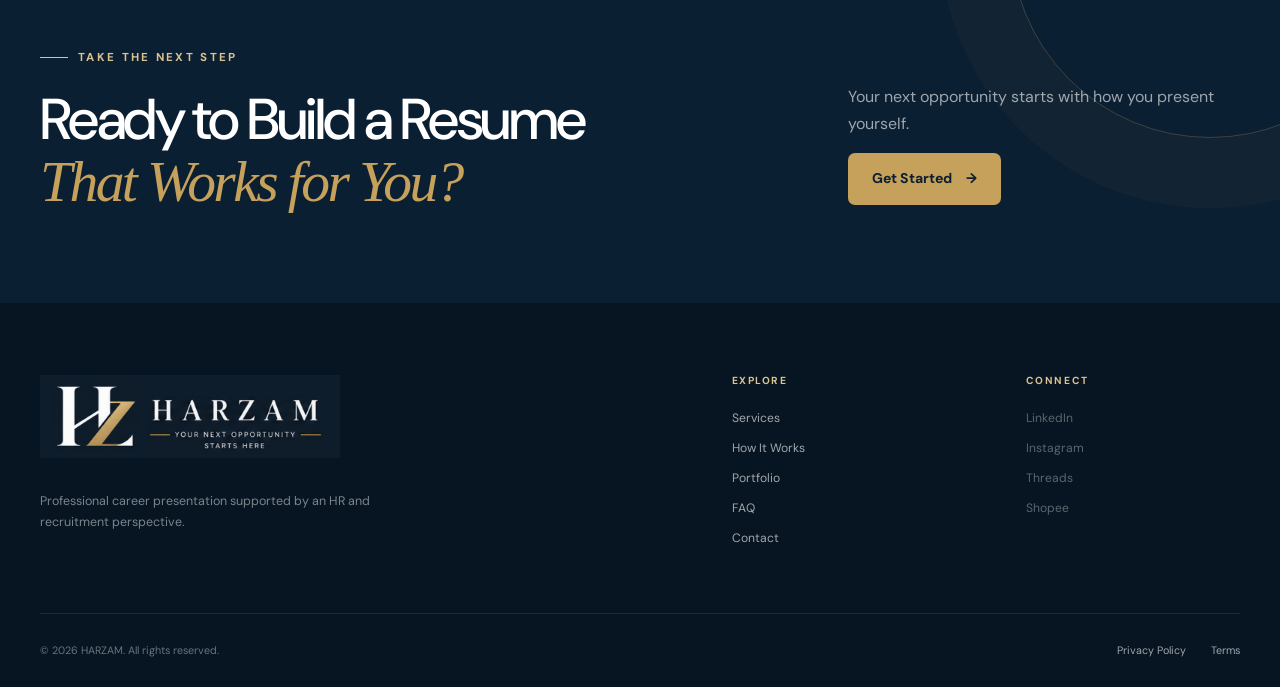
==== commit 0725175c: "Finalize HARZAM services and website sections" ====
--- a/index.html
+++ b/index.html
@@ -142,116 +142,146 @@
         <!-- HARZAM Packages V1 shared turnaround: update both data-package-turnaround values together if business timing changes. -->
         <div class="service-grid">
           <article class="service-card reveal">
-            <div class="card-number">01</div>
-            <p class="card-kicker">Refine what you have</p>
-            <h3>Resume Refresh</h3>
-            <p class="package-price"><span>RM</span>29</p>
-            <p class="package-positioning">Professional improvement for an existing resume while maintaining your core career information.</p>
-
-            <div class="package-distinction">
-              <span>Existing resume</span><i aria-hidden="true">→</i><strong>Professional refinement</strong>
-            </div>
-
-            <div class="package-section">
-              <h4>Who It’s For</h4>
-              <p>Customers whose resume already has usable information but needs professional refinement—not a complete rewrite from zero.</p>
-            </div>
-
-            <div class="package-section package-includes">
-              <h4>What’s Included</h4>
-              <ul class="check-list">
-                <li>Existing resume review</li>
-                <li>Selected content rewriting</li>
-                <li>Improved wording and clarity</li>
-                <li>Improved resume structure</li>
-                <li>ATS-friendly formatting</li>
-                <li>Professional presentation</li>
-              </ul>
-            </div>
-
-            <dl class="package-details">
-              <div><dt>Turnaround</dt><dd data-package-turnaround>3–5 Working Days</dd></div>
-              <div><dt>Revisions</dt><dd>1 Revision</dd></div>
-            </dl>
-
-            <div class="package-deliverables">
-              <span><b aria-hidden="true">PDF</b> PDF Version</span>
-              <span><b aria-hidden="true">W</b> Editable Word</span>
-            </div>
-
-            <a class="button button-navy package-cta" href="#contact">Choose Resume Refresh <span aria-hidden="true">→</span></a>
+            <div class="package-content">
+              <div class="card-number">01</div>
+              <p class="card-kicker">Refine what you have</p>
+              <h3>Resume Refresh</h3>
+              <p class="package-price"><span>RM</span>29</p>
+              <p class="package-positioning">Professional improvement for an existing resume while maintaining your core career information.</p>
+
+              <div class="package-distinction">
+                <span>Existing resume</span><i aria-hidden="true">→</i><strong>Professional refinement</strong>
+              </div>
+
+              <div class="package-section">
+                <h4>Who It’s For</h4>
+                <p>Customers whose resume already has usable information but needs professional refinement—not a complete rewrite from zero.</p>
+              </div>
+
+              <div class="package-section package-includes">
+                <h4>What’s Included</h4>
+                <ul class="check-list">
+                  <li>Existing resume review</li>
+                  <li>Selected content rewriting</li>
+                  <li>Improved wording and clarity</li>
+                  <li>Improved resume structure</li>
+                  <li>ATS-friendly formatting</li>
+                  <li>Professional presentation</li>
+                </ul>
+              </div>
+            </div>
+
+            <div class="package-footer">
+              <dl class="package-details">
+                <div><dt>Turnaround</dt><dd data-package-turnaround>3–5 Working Days</dd></div>
+                <div><dt>Revisions</dt><dd>1 Revision</dd></div>
+              </dl>
+
+              <div class="package-deliverables">
+                <span><b aria-hidden="true">PDF</b> PDF Version</span>
+                <span><b aria-hidden="true">W</b> Editable Word</span>
+              </div>
+
+              <a class="button button-navy package-cta" href="#contact">Choose Resume Refresh <span aria-hidden="true">→</span></a>
+            </div>
           </article>
 
           <article class="service-card featured reveal">
             <div class="recommended">Most Popular</div>
-            <div class="card-number">02</div>
-            <p class="card-kicker">Full rewrite &amp; restructure</p>
-            <h3>Professional Resume</h3>
-            <p class="package-price"><span>RM</span>49</p>
-            <p class="package-positioning">A professional rewrite and restructure that presents your experience and achievements more effectively.</p>
-
-            <div class="package-distinction">
-              <span>Existing career information</span><i aria-hidden="true">→</i><strong>Full professional rewrite &amp; restructure</strong>
-            </div>
-
-            <div class="package-section">
-              <h4>Who It’s For</h4>
-              <p>Customers who want their career information fully rewritten, reorganised and positioned as a stronger professional resume.</p>
-            </div>
-
-            <div class="package-section package-includes">
-              <h4>What’s Included</h4>
-              <ul class="check-list">
-                <li>Full resume review</li>
-                <li>Full content rewrite and restructuring</li>
-                <li>Achievement-focused positioning</li>
-                <li>Stronger professional wording</li>
-                <li>ATS-friendly structure</li>
-                <li>Skills optimisation</li>
-                <li>Career information organisation</li>
-                <li>Professional resume formatting</li>
-                <li>10–15 minute information clarification or consultation, where required</li>
-              </ul>
-            </div>
-
-            <dl class="package-details">
-              <div><dt>Turnaround</dt><dd data-package-turnaround>3–5 Working Days</dd></div>
-              <div><dt>Revisions</dt><dd>2 Revisions</dd></div>
-            </dl>
-
-            <div class="package-deliverables">
-              <span><b aria-hidden="true">PDF</b> PDF Version</span>
-              <span><b aria-hidden="true">W</b> Editable Word</span>
-            </div>
-
-            <a class="button button-gold package-cta" href="#contact">Choose Professional Resume <span aria-hidden="true">→</span></a>
+            <div class="package-content">
+              <div class="card-number">02</div>
+              <p class="card-kicker">Full rewrite &amp; restructure</p>
+              <h3>Professional Resume</h3>
+              <p class="package-price"><span>RM</span>49</p>
+              <p class="package-positioning">A professional rewrite and restructure that presents your experience and achievements more effectively.</p>
+
+              <div class="package-distinction">
+                <span>Existing career information</span><i aria-hidden="true">→</i><strong>Full professional rewrite &amp; restructure</strong>
+              </div>
+
+              <div class="package-section">
+                <h4>Who It’s For</h4>
+                <p>Customers who want their career information fully rewritten, reorganised and positioned as a stronger professional resume.</p>
+              </div>
+
+              <div class="package-section package-includes">
+                <h4>What’s Included</h4>
+                <ul class="check-list">
+                  <li>Full resume review</li>
+                  <li>Full content rewrite and restructuring</li>
+                  <li>Achievement-focused positioning</li>
+                  <li>Stronger professional wording</li>
+                  <li>ATS-friendly structure</li>
+                  <li>Skills optimisation</li>
+                  <li>Career information organisation</li>
+                  <li>Professional resume formatting</li>
+                  <li>10–15 minute information clarification or consultation, where required</li>
+                </ul>
+              </div>
+            </div>
+
+            <div class="package-footer">
+              <dl class="package-details">
+                <div><dt>Turnaround</dt><dd data-package-turnaround>3–5 Working Days</dd></div>
+                <div><dt>Revisions</dt><dd>2 Revisions</dd></div>
+              </dl>
+
+              <div class="package-deliverables">
+                <span><b aria-hidden="true">PDF</b> PDF Version</span>
+                <span><b aria-hidden="true">W</b> Editable Word</span>
+              </div>
+
+              <a class="button button-gold package-cta" href="#contact">Choose Professional Resume <span aria-hidden="true">→</span></a>
+            </div>
           </article>
 
           <article class="service-card reveal">
-            <div class="card-number">03</div>
-            <p class="card-kicker">Your Complete Career Profile</p>
-            <h3>Career Package</h3>
-            <p class="package-price"><span>RM</span>89</p>
-            <p class="package-positioning">Resume, professional presence and career positioning in one complete package.</p>
-
-            <div class="package-section package-includes">
-              <h4>What’s Included</h4>
-              <ul class="check-list">
-                <li>Professional Resume</li>
-                <li>Tailored Cover Letter</li>
-                <li>LinkedIn Optimisation</li>
-                <li>30-min Career Consultation</li>
-                <li>Career positioning guidance</li>
-                <li>2 revisions</li>
-                <li>PDF + Word</li>
-              </ul>
-            </div>
-
-            <dl class="package-details">
-              <div><dt>Turnaround</dt><dd>5–7 Working Days</dd></div>
-            </dl>
-
-            <a class="button button-navy package-cta" href="#contact">BUILD MY CAREER PROFILE <span aria-hidden="true">→</span></a>
+            <div class="package-content">
+              <div class="card-number">03</div>
+              <p class="card-kicker">Your Complete Career Profile</p>
+              <h3>Career Package</h3>
+              <p class="package-price"><span>RM</span>89</p>
+              <p class="package-positioning">Professional resume, career positioning and job-search materials brought together in one complete package.</p>
+
+              <div class="package-distinction">
+                <span>Professional resume</span><i aria-hidden="true">→</i><strong>Complete career profile</strong>
+              </div>
+
+              <div class="package-section">
+                <h4>Who It’s For</h4>
+                <p>Job seekers who want complete career support beyond the resume — including stronger professional positioning across their resume, cover letter and LinkedIn profile.</p>
+              </div>
+
+              <div class="package-section package-includes">
+                <h4>What’s Included</h4>
+                <ul class="check-list">
+                  <li>Everything in Professional Resume</li>
+                  <li>Tailored Cover Letter</li>
+                  <li>LinkedIn Profile Optimisation</li>
+                  <li>30-Minute Career Consultation</li>
+                  <li>Career Positioning Guidance</li>
+                </ul>
+              </div>
+
+              <div class="package-value">
+                <strong>Complete Career Support</strong>
+                <span>Resume + Cover Letter + LinkedIn + Career Consultation</span>
+              </div>
+            </div>
+
+            <div class="package-footer">
+              <dl class="package-details">
+                <div><dt>Turnaround</dt><dd>5–7 Working Days</dd></div>
+                <div><dt>Revisions</dt><dd>2 Revisions</dd></div>
+              </dl>
+
+              <div class="package-deliverables">
+                <span><b aria-hidden="true">PDF</b> PDF Version</span>
+                <span><b aria-hidden="true">W</b> Editable Word</span>
+              </div>
+
+              <a class="button button-navy package-cta" href="#contact">Choose Career Package <span aria-hidden="true">→</span></a>
+            </div>
           </article>
         </div>
       </div>
--- a/css/style.css
+++ b/css/style.css
@@ -123,8 +123,10 @@
 .value-grid span { display: grid; width: 27px; height: 27px; place-items: center; color: #86672e; background: rgba(198,161,91,.13); border-radius: 50%; }
 
 .services { background: var(--off-white); }
-.service-grid { display: grid; grid-template-columns: repeat(3,1fr); align-items: start; gap: 20px; margin-top: 58px; }
+.service-grid { display: grid; grid-template-columns: repeat(3,1fr); align-items: stretch; gap: 20px; margin-top: 58px; }
 .service-card { position: relative; display: flex; min-width: 0; flex-direction: column; padding: 38px 34px 30px; overflow: hidden; background: var(--white); border: 1px solid var(--border); border-radius: var(--radius); transition: transform var(--transition), box-shadow var(--transition), border-color var(--transition); }
+.package-content { display: flex; flex: 1 1 auto; flex-direction: column; }
+.package-footer { flex: 0 0 auto; margin-top: auto; }
 .service-card:hover { border-color: #c9c6bc; box-shadow: var(--shadow); transform: translateY(-6px); }
 .service-card.featured { color: var(--white); background: var(--navy); border-color: var(--navy); }
 .service-card.featured::before { content: ''; position: absolute; width: 220px; height: 220px; top: -120px; right: -100px; border: 1px solid rgba(198,161,91,.35); border-radius: 50%; }
@@ -151,6 +153,10 @@
 .package-section h4 { margin: 0 0 9px; color: var(--navy); font-size: .65rem; font-weight: 700; letter-spacing: .13em; text-transform: uppercase; }
 .package-section p { margin: 0; font-size: .79rem; line-height: 1.7; }
 .featured .package-section h4 { color: var(--gold-light); }
+.package-value { margin-top: 22px; padding: 16px; background: var(--off-white); border: 1px solid rgba(198,161,91,.36); border-radius: 9px; }
+.package-value strong, .package-value span { display: block; }
+.package-value strong { color: #80622e; font-size: .65rem; font-weight: 700; letter-spacing: .12em; text-transform: uppercase; }
+.package-value span { margin-top: 6px; color: var(--navy); font-size: .72rem; font-weight: 700; line-height: 1.5; }
 .check-list { margin: 0; padding: 0; list-style: none; }
 .check-list li { position: relative; margin: 8px 0; padding-left: 23px; color: #48535b; font-size: .78rem; line-height: 1.55; }
 .featured .check-list li { color: rgba(255,255,255,.75); }
--- a/css/responsive.css
+++ b/css/responsive.css
@@ -26,7 +26,9 @@
   .value-grid div:nth-child(3) { border-left: 1px solid var(--border); border-top: 1px solid var(--border); }
   .value-grid div:nth-child(4) { border-top: 1px solid var(--border); }
   .service-grid { grid-template-columns: 1fr; max-width: 660px; margin-inline: auto; }
-  .service-card { padding-inline: 34px; }
+  .service-card { height: auto; padding-inline: 34px; }
+  .package-content { flex: 0 1 auto; }
+  .package-footer { margin-top: 0; }
   .package-positioning { min-height: 0; }
   .package-includes .check-list { display: grid; grid-template-columns: 1fr 1fr; column-gap: 30px; }
   .difference-grid { grid-template-columns: 1fr; }
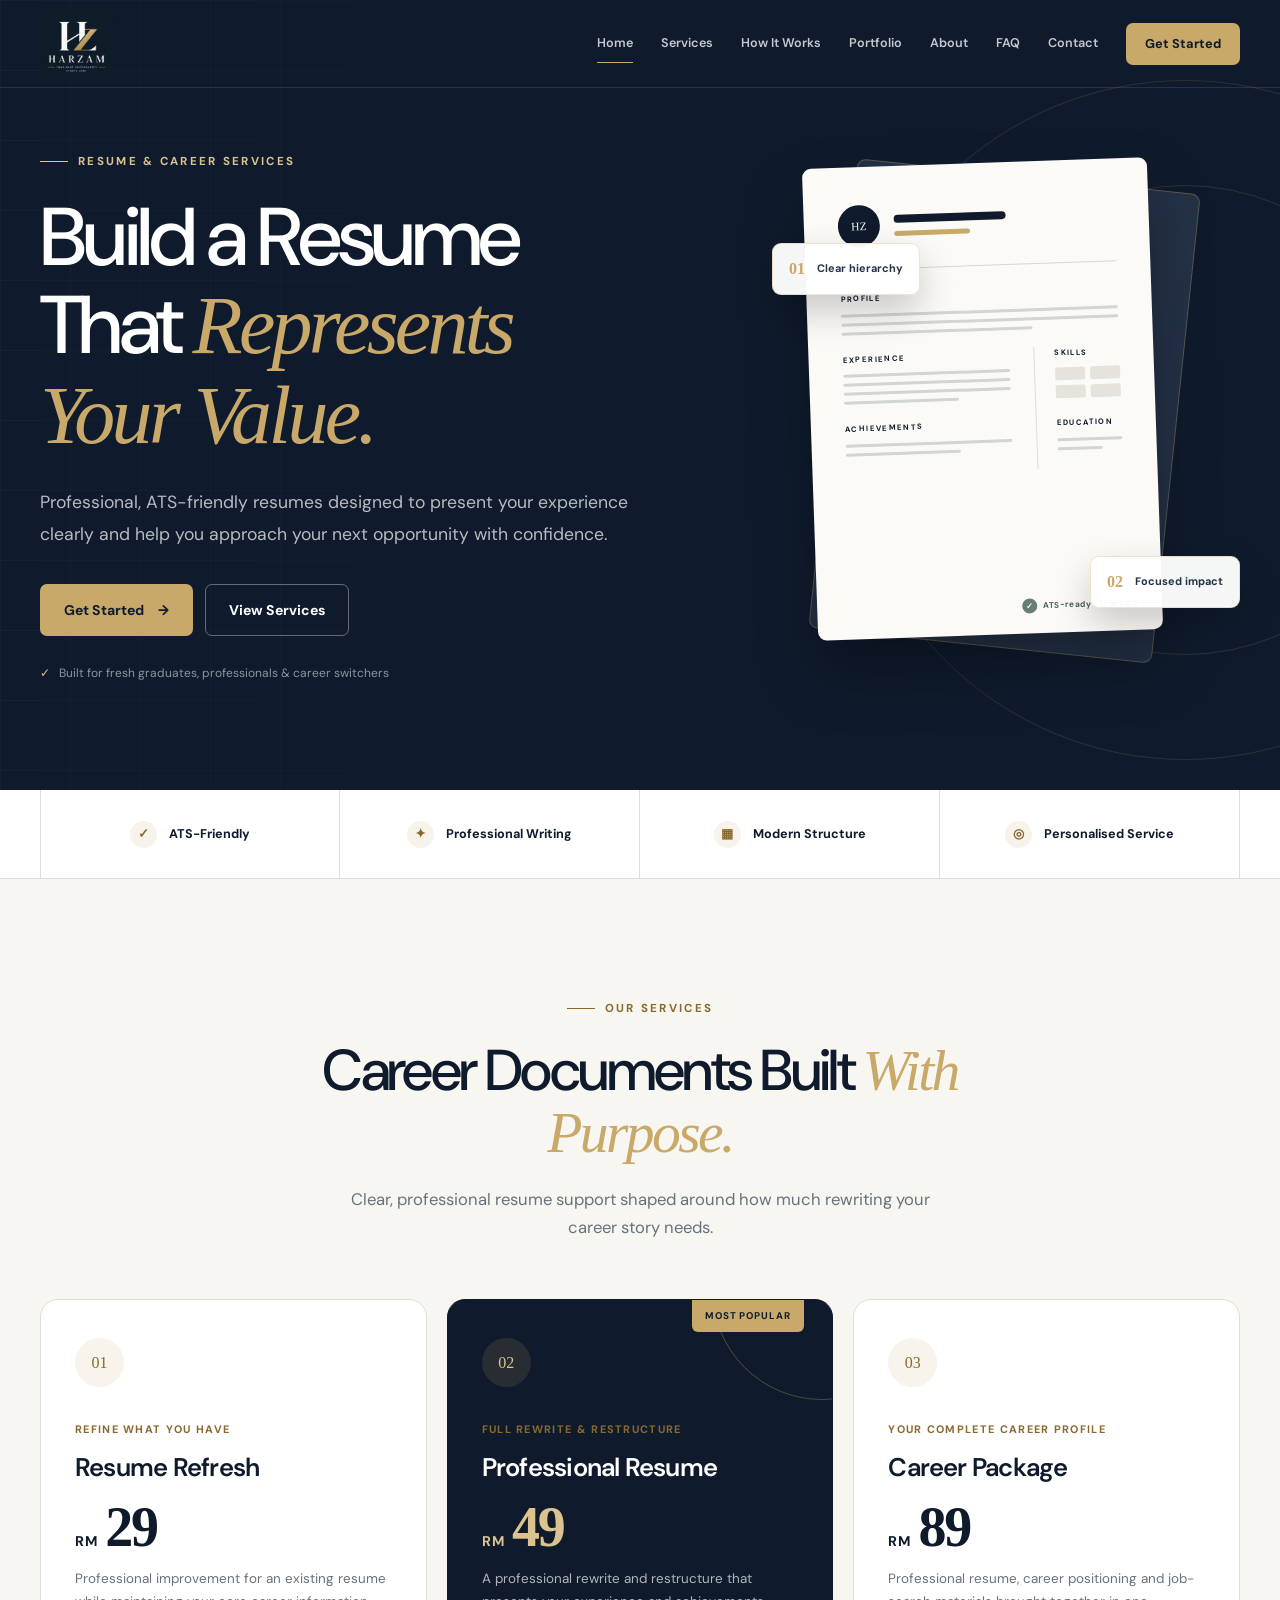
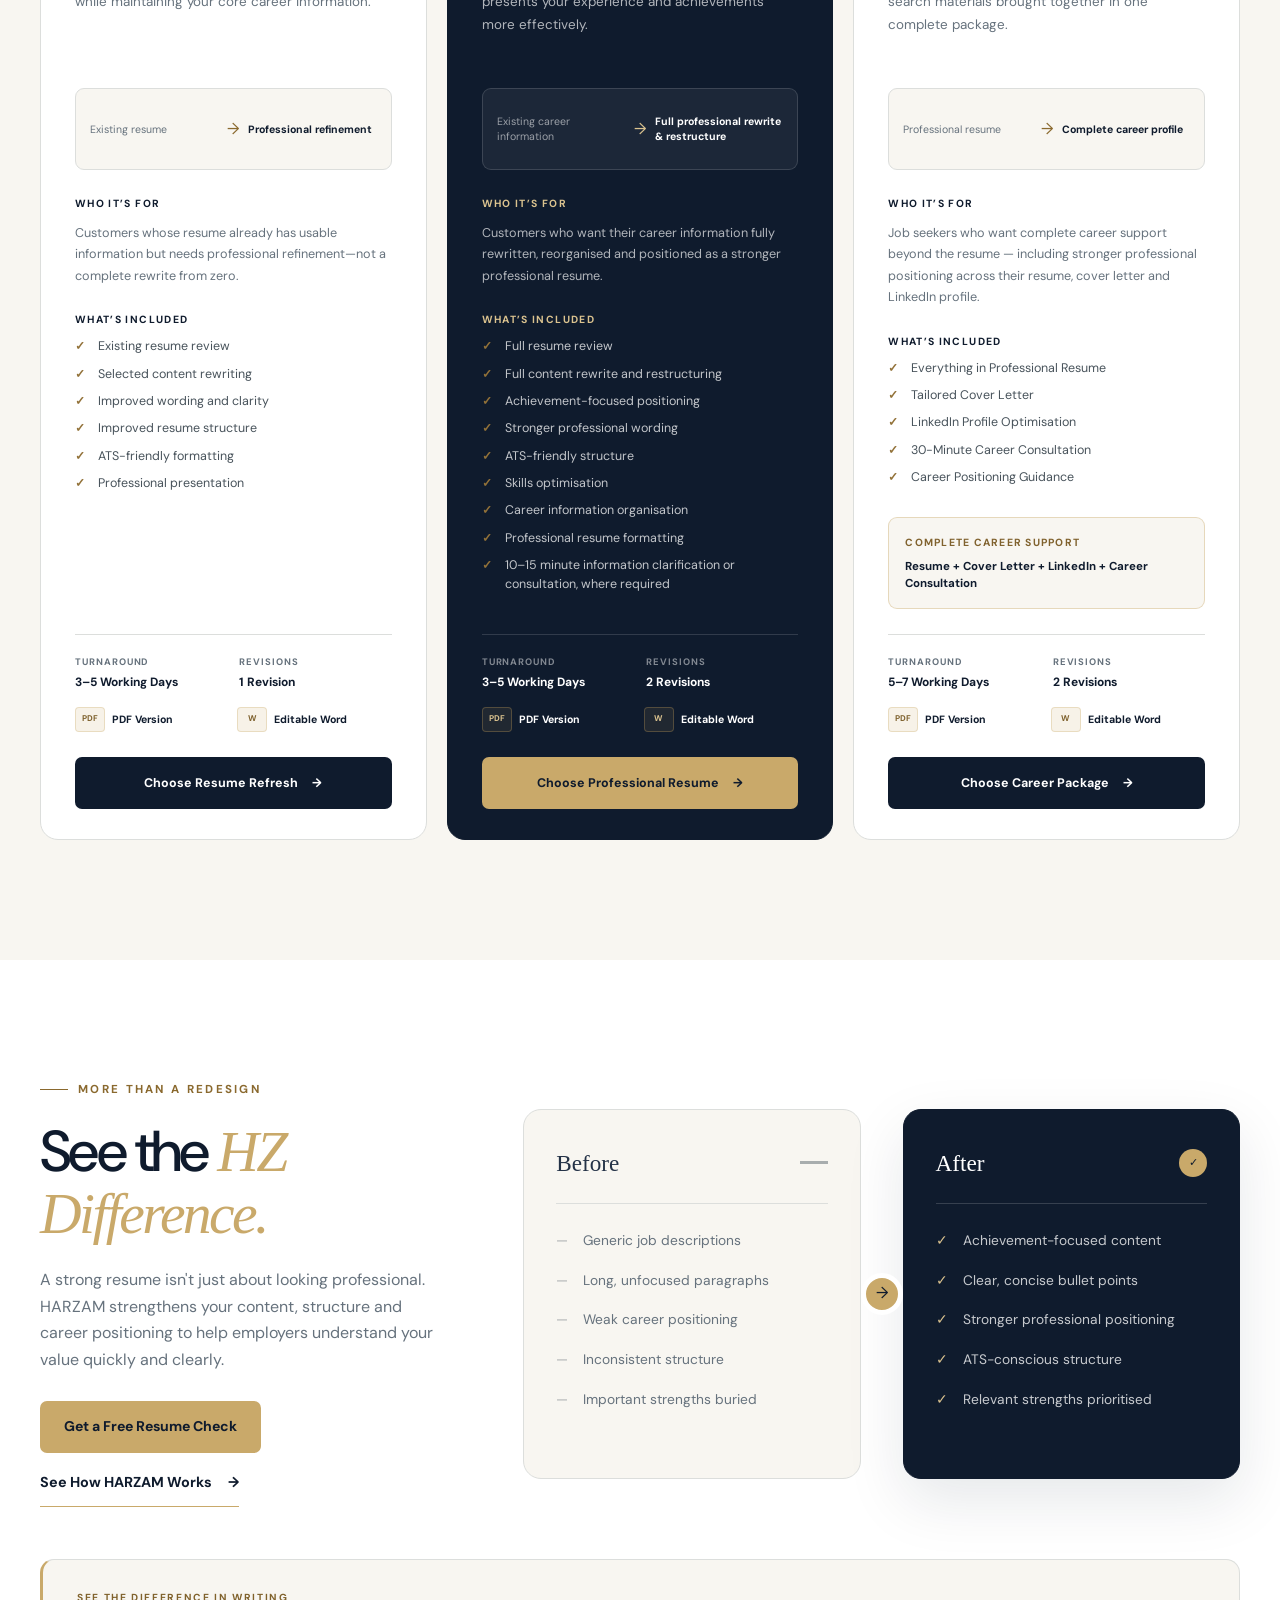
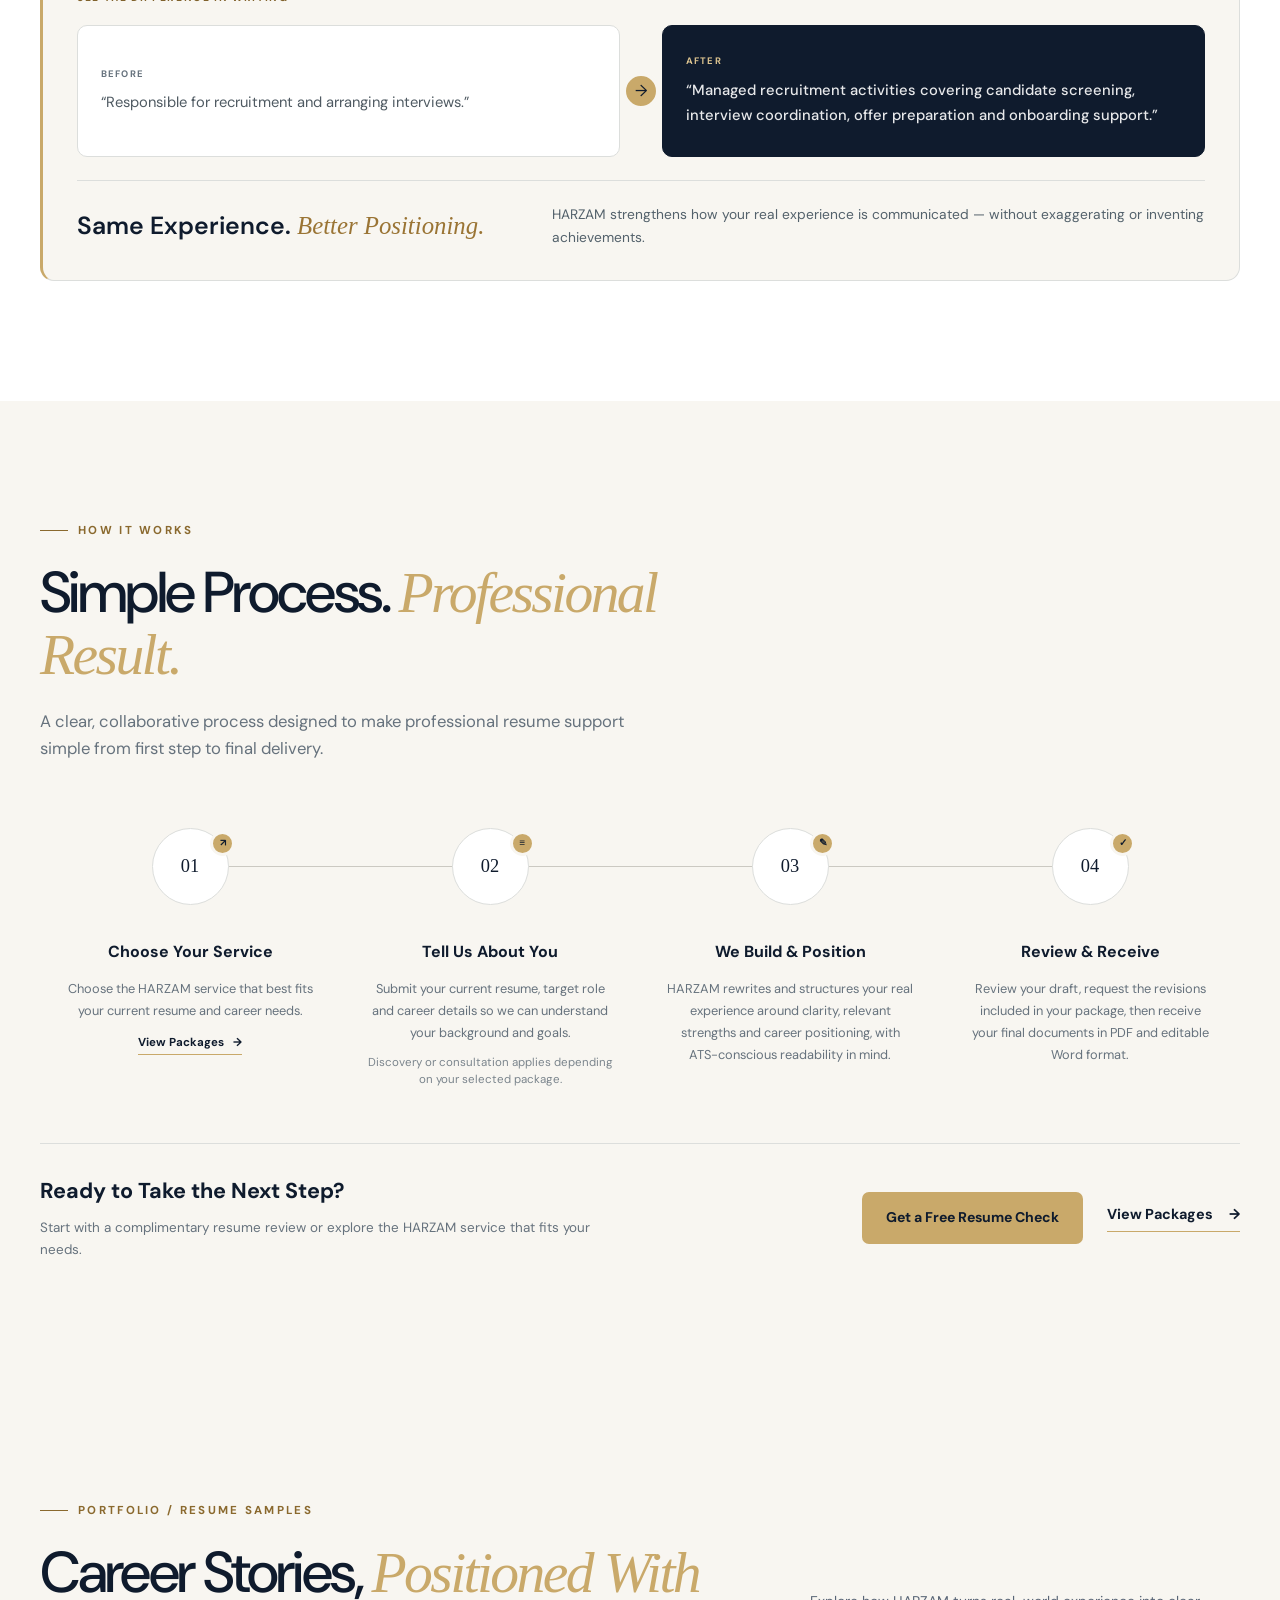
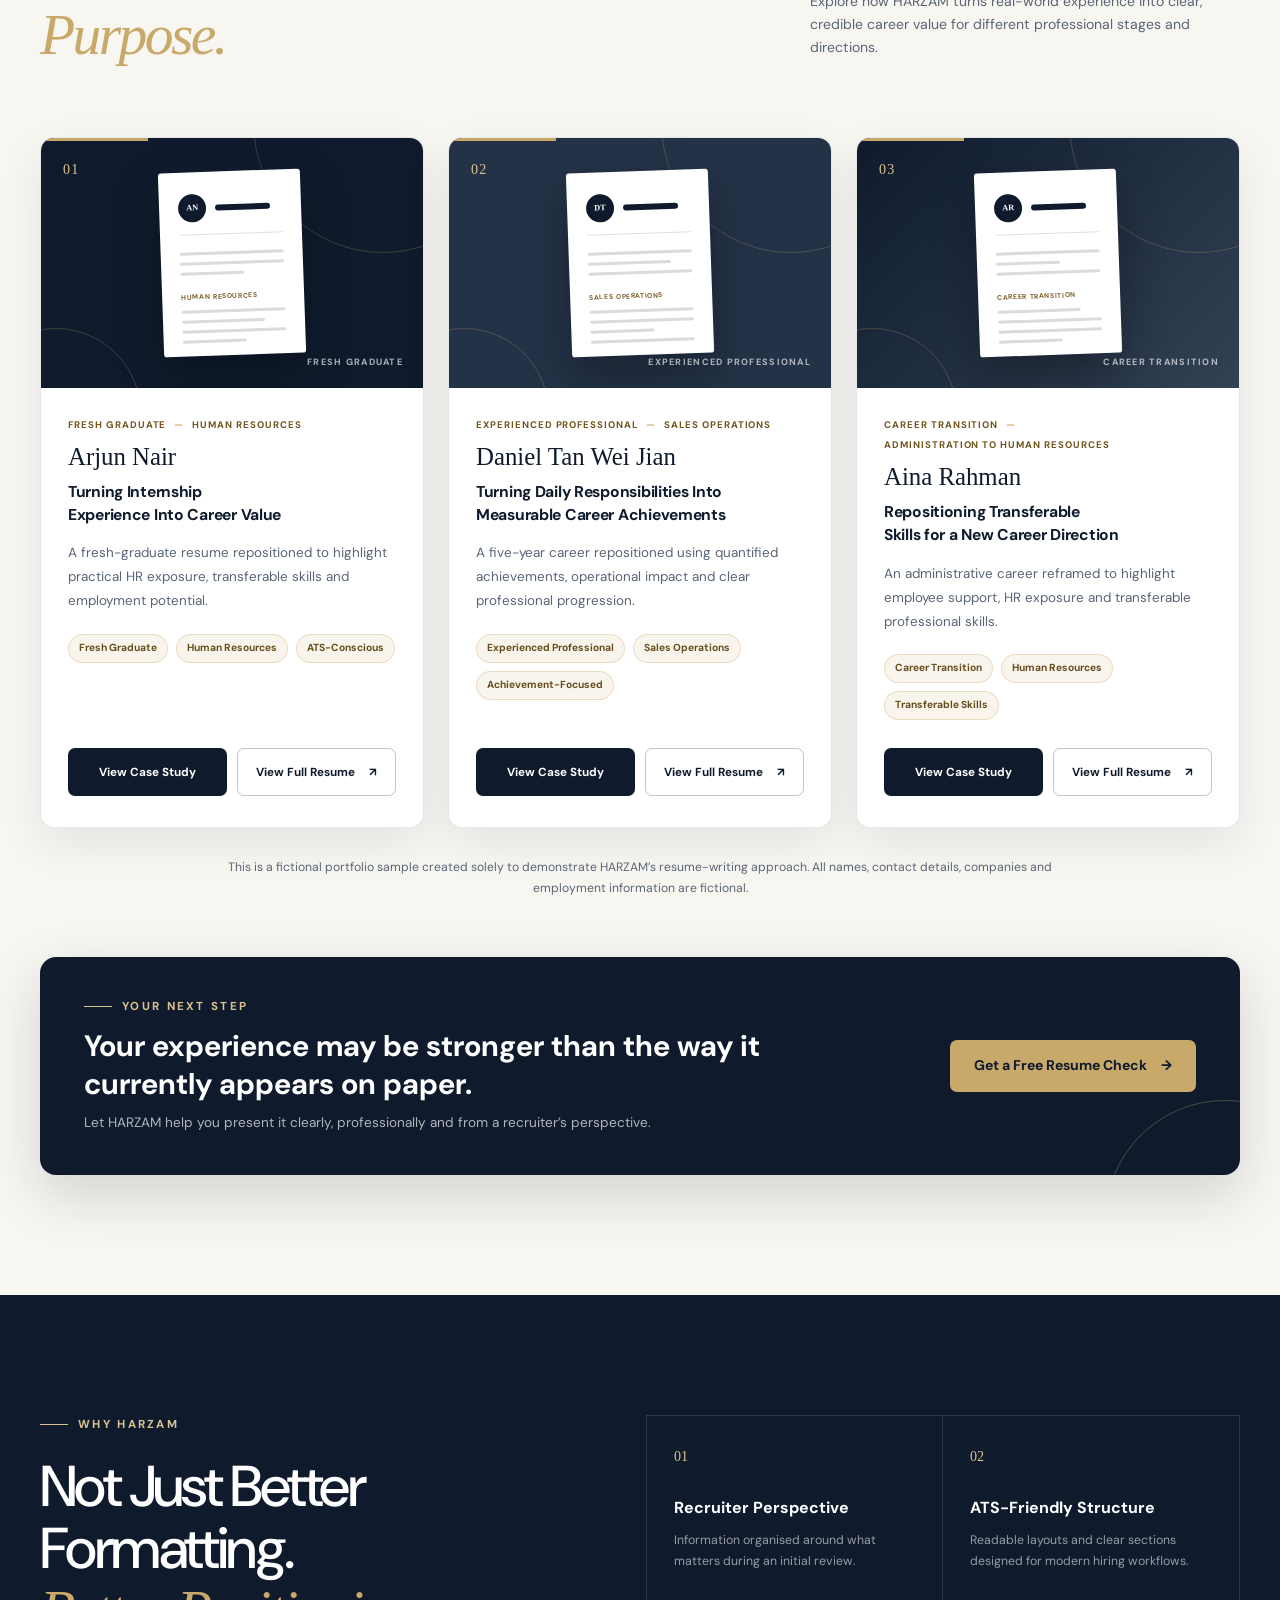
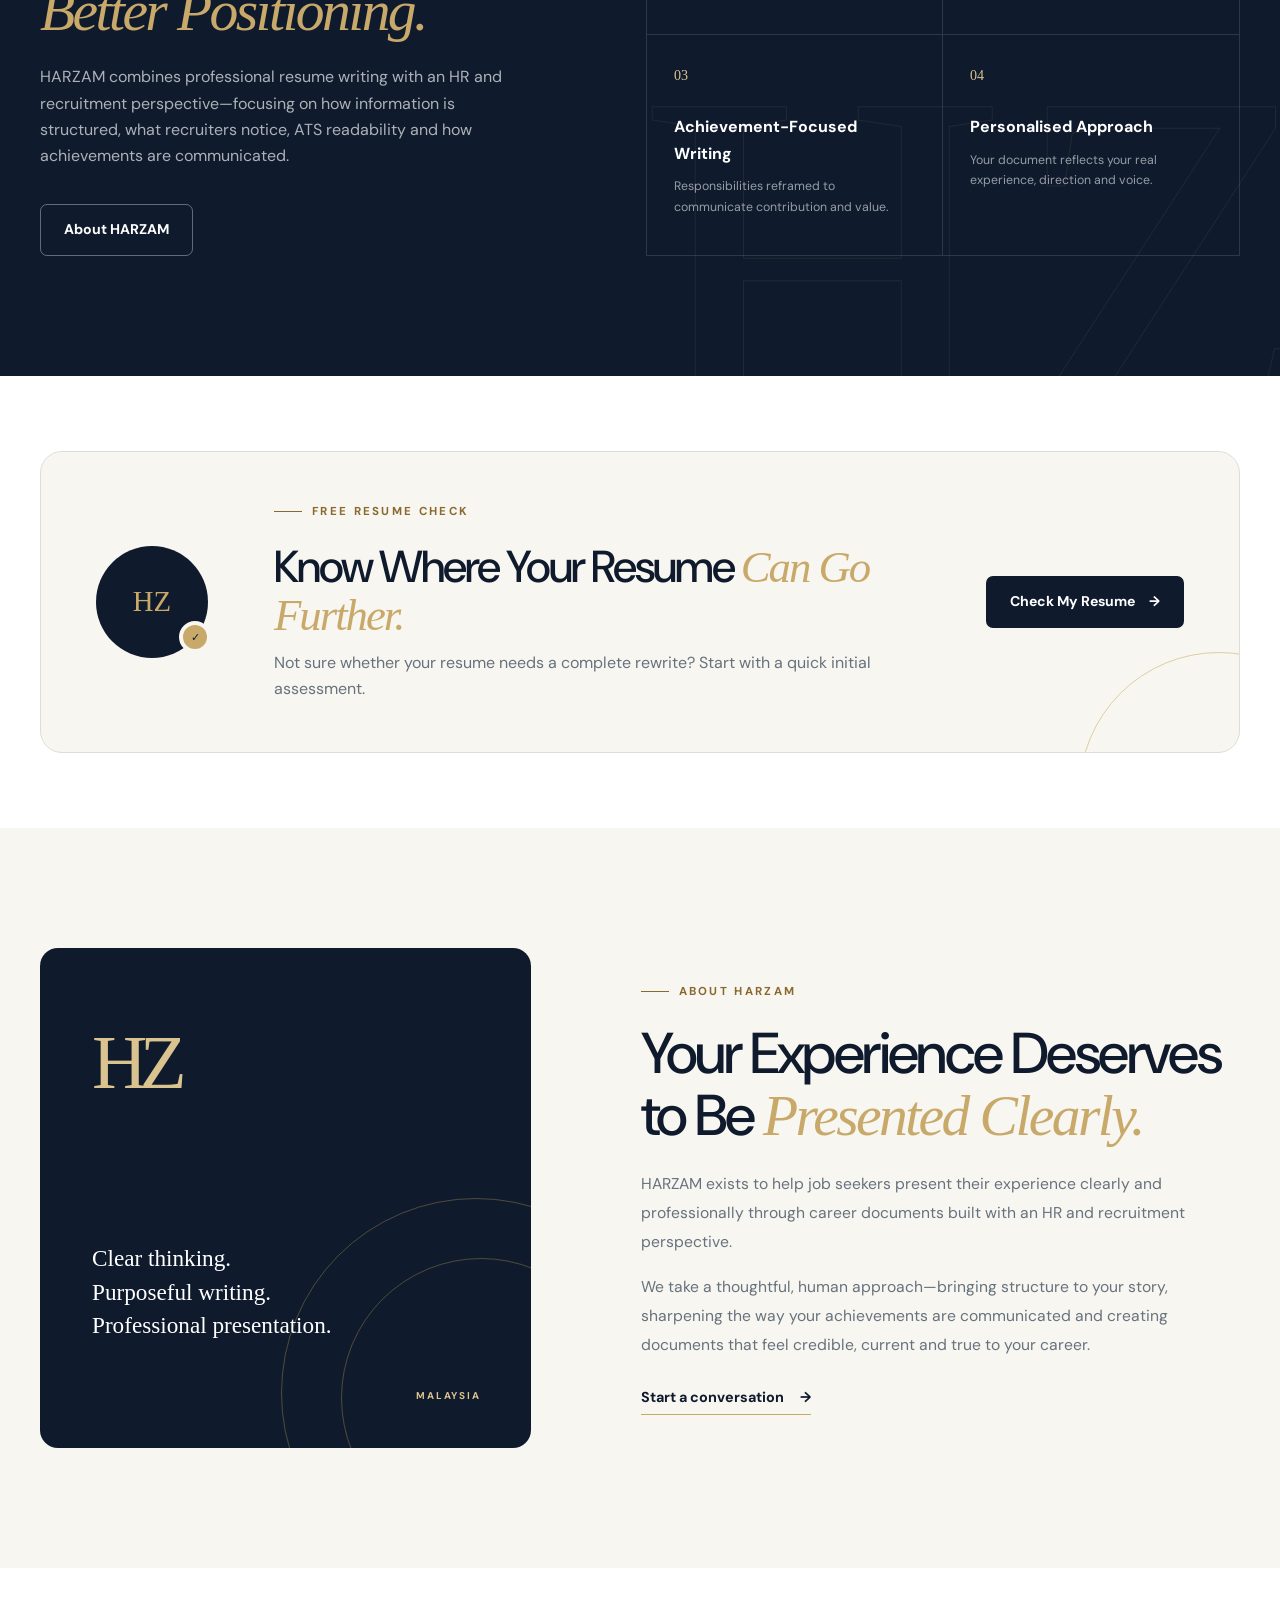
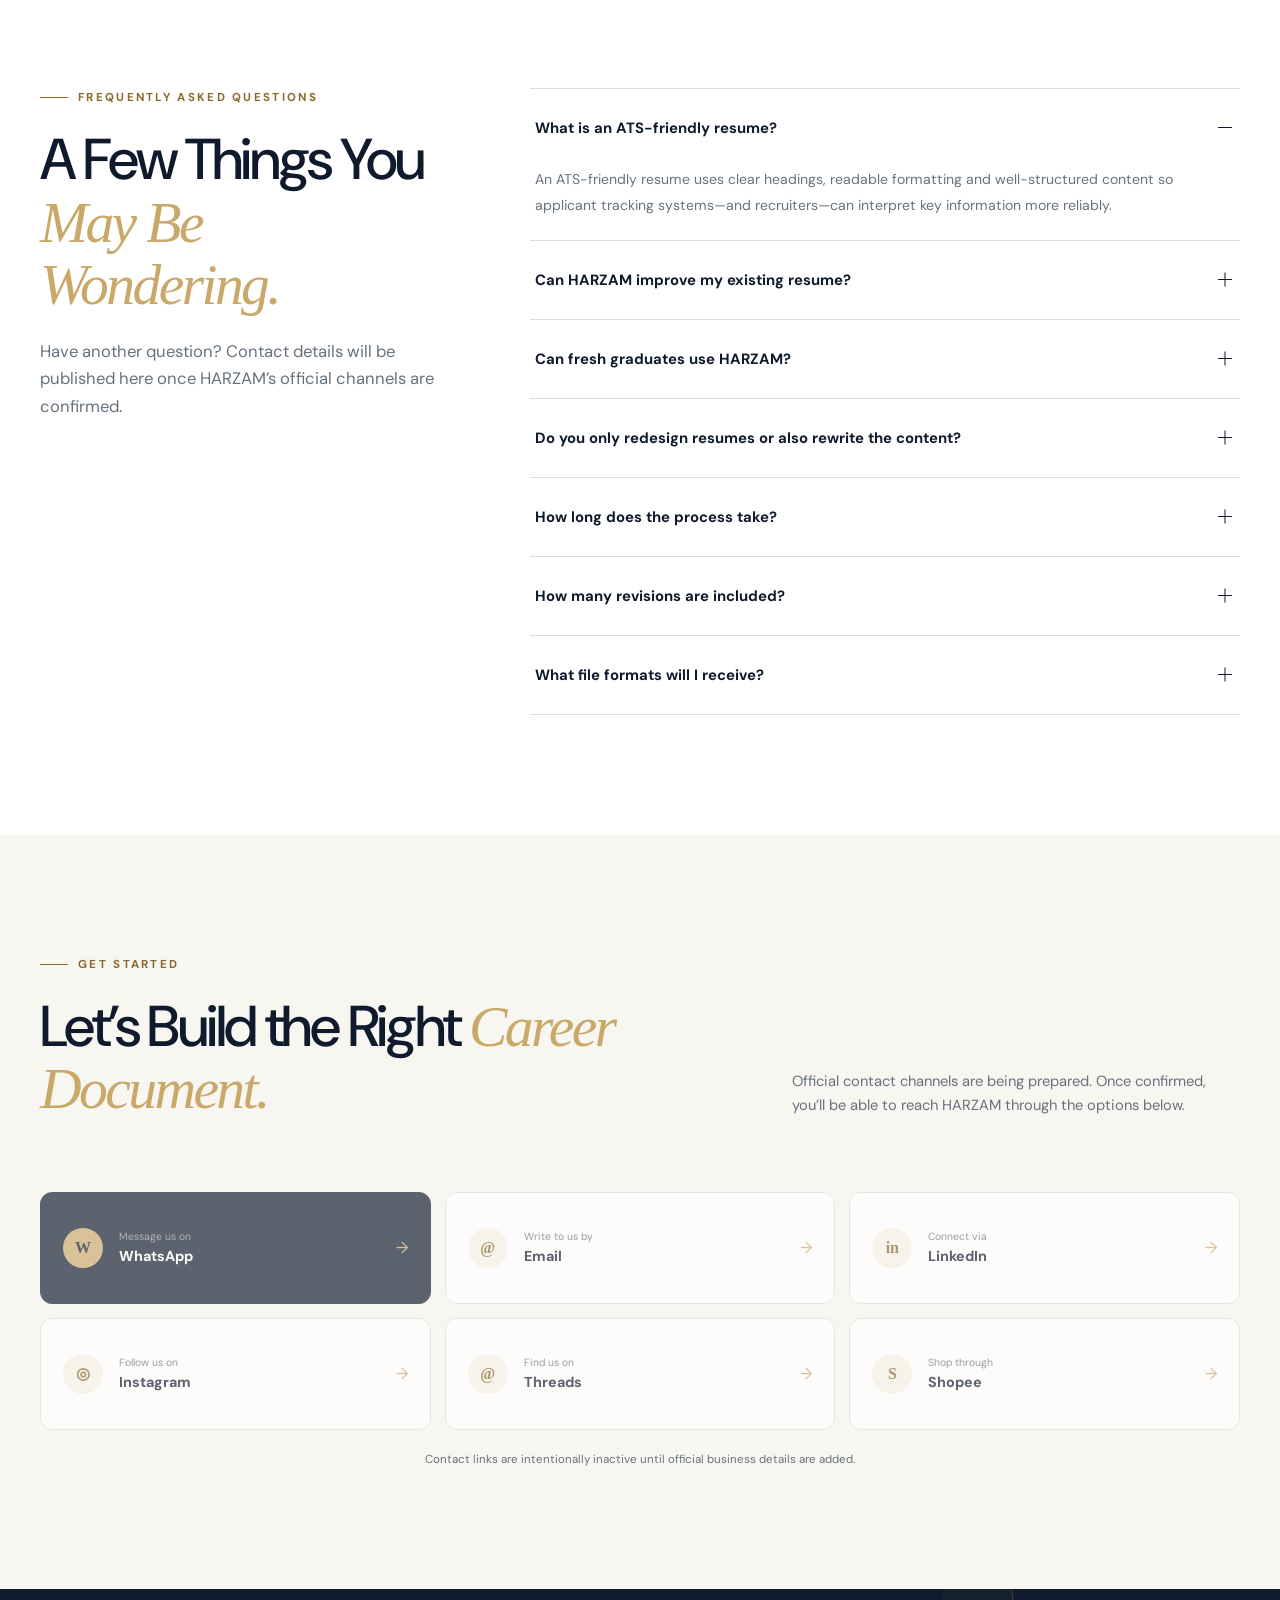
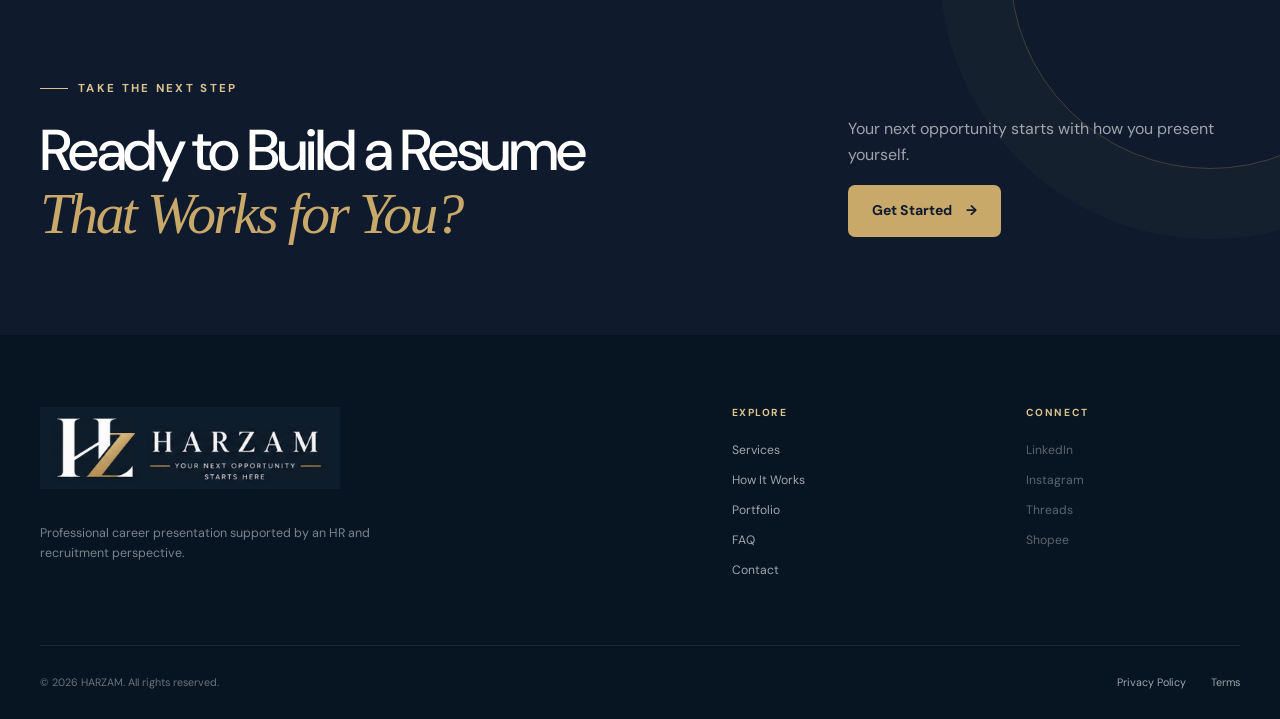
==== commit 0b9f83a9: "Add HARZAM portfolio case studies and resume samples" ====
--- a/index.html
+++ b/index.html
@@ -1,4 +1,4 @@
-<!doctype html>
+<!DOCTYPE html>
 <html lang="en-MY">
 <head>
   <meta charset="utf-8">
@@ -75,7 +75,7 @@
           <p class="hero-note"><span aria-hidden="true">✓</span> Built for fresh graduates, professionals &amp; career switchers</p>
         </div>
 
-        <div class="hero-visual reveal" aria-label="Illustration of a professionally structured resume">
+        <div class="hero-visual reveal" role="img" aria-label="Illustration of a professionally structured resume">
           <div class="resume-stage">
             <div class="resume-card resume-card-back" aria-hidden="true"></div>
             <div class="resume-card resume-card-main">
@@ -325,7 +325,7 @@
           </div>
         </div>
 
-        <div class="writing-transformation reveal" aria-labelledby="writing-transformation-title">
+        <section class="writing-transformation reveal" aria-labelledby="writing-transformation-title">
           <p class="writing-eyebrow" id="writing-transformation-title">See the Difference in Writing</p>
           <div class="writing-example">
             <article class="writing-card writing-before">
@@ -342,7 +342,7 @@
             <h3>Same Experience. <em>Better Positioning.</em></h3>
             <p>HARZAM strengthens how your real experience is communicated — without exaggerating or inventing achievements.</p>
           </div>
-        </div>
+        </section>
       </div>
     </section>
 
@@ -394,65 +394,102 @@
       <div class="container">
         <div class="portfolio-heading reveal">
           <div class="section-heading">
-            <p class="eyebrow dark"><span></span> Selected Styles</p>
-            <h2 id="portfolio-title">Designed for <em>Real Careers.</em></h2>
-          </div>
-          <p>Explore how HARZAM structures and positions resumes for different career stages — from entering the workforce to advancing or changing career direction.</p>
+            <p class="eyebrow dark"><span></span> Portfolio / Resume Samples</p>
+            <h2 id="portfolio-title">Career Stories, <em>Positioned With Purpose.</em></h2>
+          </div>
+          <p>Explore how HARZAM turns real-world experience into clear, credible career value for different professional stages and directions.</p>
         </div>
 
         <div class="portfolio-grid">
           <article class="portfolio-card reveal">
-            <button class="sample-image-button" type="button" data-sample-index="0" aria-label="Open Fresh Graduate resume sample for Mike Ross">
-              <span class="sample-preview sample-graduate">
-                <img src="assets/resume-samples/mike-ross-fresh-graduate.png.png" alt="Fresh Graduate resume sample for Mike Ross" width="382" height="729" loading="lazy" decoding="async">
-              </span>
-            </button>
+            <div class="portfolio-card-visual portfolio-visual-graduate" aria-hidden="true">
+              <span class="portfolio-number">01</span>
+              <div class="resume-miniature">
+                <div class="resume-miniature-head"><b>AN</b><span></span></div>
+                <i></i><i></i><i class="short"></i>
+                <strong>Human Resources</strong>
+                <i></i><i class="medium"></i><i></i><i class="short"></i>
+              </div>
+              <span class="portfolio-stage">Fresh Graduate</span>
+            </div>
             <div class="portfolio-content">
-              <p class="sample-category"><span>01 / Sample</span> Fresh Graduate</p>
-              <h3>Mike Ross</h3>
-              <p class="sample-description">ATS-friendly structure focused on education, internship experience, projects and transferable skills.</p>
-              <ul class="sample-tags" aria-label="Sample features">
-                <li>ATS-Friendly</li><li>Fresh Graduate</li><li>Skills Positioning</li>
+              <p class="sample-category">Fresh Graduate <span aria-hidden="true">—</span> Human Resources</p>
+              <p class="candidate-name">Arjun Nair</p>
+              <h3>Turning Internship Experience Into Career Value</h3>
+              <p class="sample-description">A fresh-graduate resume repositioned to highlight practical HR exposure, transferable skills and employment potential.</p>
+              <ul class="sample-tags">
+                <li>Fresh Graduate</li><li>Human Resources</li><li>ATS-Conscious</li>
               </ul>
-              <button type="button" class="sample-link" data-sample-index="0">View Sample <span aria-hidden="true">→</span></button>
+              <div class="portfolio-actions">
+                <button type="button" class="button button-navy portfolio-case-button" data-case-study="arjun" aria-haspopup="dialog" aria-controls="portfolio-dialog">View Case Study</button>
+                <a class="button portfolio-resume-button" href="assets/resumes/HARZAM_Arjun_Nair_Fresh_Graduate_Resume.pdf" target="_blank" rel="noopener noreferrer" aria-label="View Arjun Nair full resume PDF in a new tab">View Full Resume <span aria-hidden="true">↗</span></a>
+              </div>
             </div>
           </article>
 
           <article class="portfolio-card reveal">
-            <button class="sample-image-button" type="button" data-sample-index="1" aria-label="Open Experienced Professional resume sample for Harvey Specter">
-              <span class="sample-preview sample-professional">
-                <img src="assets/resume-samples/harvey-specter-experienced.png.png" alt="Experienced Professional resume sample for Harvey Specter" width="392" height="723" loading="lazy" decoding="async">
-              </span>
-            </button>
+            <div class="portfolio-card-visual portfolio-visual-professional" aria-hidden="true">
+              <span class="portfolio-number">02</span>
+              <div class="resume-miniature">
+                <div class="resume-miniature-head"><b>DT</b><span></span></div>
+                <i></i><i class="medium"></i><i></i>
+                <strong>Sales Operations</strong>
+                <i></i><i></i><i class="short"></i><i></i>
+              </div>
+              <span class="portfolio-stage">Experienced Professional</span>
+            </div>
             <div class="portfolio-content">
-              <p class="sample-category"><span>02 / Sample</span> Experienced Professional</p>
-              <h3>Harvey Specter</h3>
-              <p class="sample-description">Achievement-focused resume structure designed to present senior experience, responsibilities and professional impact clearly.</p>
-              <ul class="sample-tags" aria-label="Sample features">
-                <li>Achievement-Focused</li><li>Experienced Hire</li><li>Professional Structure</li>
+              <p class="sample-category">Experienced Professional <span aria-hidden="true">—</span> Sales Operations</p>
+              <p class="candidate-name">Daniel Tan Wei Jian</p>
+              <h3>Turning Daily Responsibilities Into Measurable Career Achievements</h3>
+              <p class="sample-description">A five-year career repositioned using quantified achievements, operational impact and clear professional progression.</p>
+              <ul class="sample-tags">
+                <li>Experienced Professional</li><li>Sales Operations</li><li>Achievement-Focused</li>
               </ul>
-              <button type="button" class="sample-link" data-sample-index="1">View Sample <span aria-hidden="true">→</span></button>
+              <div class="portfolio-actions">
+                <button type="button" class="button button-navy portfolio-case-button" data-case-study="daniel" aria-haspopup="dialog" aria-controls="portfolio-dialog">View Case Study</button>
+                <a class="button portfolio-resume-button" href="assets/resumes/HARZAM_Daniel_Tan_Experienced_Professional_Resume.pdf" target="_blank" rel="noopener noreferrer" aria-label="View Daniel Tan Wei Jian full resume PDF in a new tab">View Full Resume <span aria-hidden="true">↗</span></a>
+              </div>
             </div>
           </article>
 
           <article class="portfolio-card reveal">
-            <button class="sample-image-button" type="button" data-sample-index="2" aria-label="Open Career Transition resume sample for Jessica Pearson">
-              <span class="sample-preview sample-transition">
-                <img src="assets/resume-samples/jessica-pearson-career-transition.png.png" alt="Career Transition resume sample for Jessica Pearson" width="375" height="719" loading="lazy" decoding="async">
-              </span>
-            </button>
+            <div class="portfolio-card-visual portfolio-visual-transition" aria-hidden="true">
+              <span class="portfolio-number">03</span>
+              <div class="resume-miniature">
+                <div class="resume-miniature-head"><b>AR</b><span></span></div>
+                <i></i><i class="short"></i><i></i>
+                <strong>Career Transition</strong>
+                <i class="medium"></i><i></i><i></i><i class="short"></i>
+              </div>
+              <span class="portfolio-stage">Career Transition</span>
+            </div>
             <div class="portfolio-content">
-              <p class="sample-category"><span>03 / Sample</span> Career Transition</p>
-              <h3>Jessica Pearson</h3>
-              <p class="sample-description">A strategically positioned resume that highlights transferable skills, leadership experience and relevant strengths for a new career direction.</p>
-              <ul class="sample-tags" aria-label="Sample features">
-                <li>Career Transition</li><li>Transferable Skills</li><li>Career Repositioning</li>
+              <p class="sample-category">Career Transition <span aria-hidden="true">—</span> Administration to Human Resources</p>
+              <p class="candidate-name">Aina Rahman</p>
+              <h3>Repositioning Transferable Skills for a New Career Direction</h3>
+              <p class="sample-description">An administrative career reframed to highlight employee support, HR exposure and transferable professional skills.</p>
+              <ul class="sample-tags">
+                <li>Career Transition</li><li>Human Resources</li><li>Transferable Skills</li>
               </ul>
-              <button type="button" class="sample-link" data-sample-index="2">View Sample <span aria-hidden="true">→</span></button>
-            </div>
-          </article>
-        </div>
-        <p class="portfolio-disclaimer reveal">Sample profiles are fictional and created for demonstration purposes.</p>
+              <div class="portfolio-actions">
+                <button type="button" class="button button-navy portfolio-case-button" data-case-study="aina" aria-haspopup="dialog" aria-controls="portfolio-dialog">View Case Study</button>
+                <a class="button portfolio-resume-button" href="assets/resumes/HARZAM_Aina_Rahman_Career_Transition_Resume.pdf" target="_blank" rel="noopener noreferrer" aria-label="View Aina Rahman full resume PDF in a new tab">View Full Resume <span aria-hidden="true">↗</span></a>
+              </div>
+            </div>
+          </article>
+        </div>
+
+        <p class="portfolio-disclaimer reveal">This is a fictional portfolio sample created solely to demonstrate HARZAM’s resume-writing approach. All names, contact details, companies and employment information are fictional.</p>
+
+        <div class="portfolio-cta reveal">
+          <div>
+            <p class="eyebrow light"><span></span> Your Next Step</p>
+            <h3>Your experience may be stronger than the way it currently appears on paper.</h3>
+            <p>Let HARZAM help you present it clearly, professionally and from a recruiter’s perspective.</p>
+          </div>
+          <a class="button button-gold" href="#contact">Get a Free Resume Check <span aria-hidden="true">→</span></a>
+        </div>
       </div>
     </section>
 
@@ -520,31 +557,31 @@
         <div class="accordion reveal" data-accordion>
           <article class="faq-item">
             <h3><button type="button" aria-expanded="true" aria-controls="faq-1" id="faq-button-1">What is an ATS-friendly resume?<span aria-hidden="true"></span></button></h3>
-            <div class="faq-answer" id="faq-1" role="region" aria-labelledby="faq-button-1"><p>An ATS-friendly resume uses clear headings, readable formatting and well-structured content so applicant tracking systems—and recruiters—can interpret key information more reliably.</p></div>
+            <section class="faq-answer" id="faq-1" aria-labelledby="faq-button-1"><p>An ATS-friendly resume uses clear headings, readable formatting and well-structured content so applicant tracking systems—and recruiters—can interpret key information more reliably.</p></section>
           </article>
           <article class="faq-item">
             <h3><button type="button" aria-expanded="false" aria-controls="faq-2" id="faq-button-2">Can HARZAM improve my existing resume?<span aria-hidden="true"></span></button></h3>
-            <div class="faq-answer" id="faq-2" role="region" aria-labelledby="faq-button-2" hidden><p>Yes. Resume Refresh is for an existing resume with usable information that needs selected rewriting, clearer wording, stronger structure and professional presentation. It is not a complete rewrite from zero. For a full rewrite and restructure, choose Professional Resume.</p></div>
+            <section class="faq-answer" id="faq-2" aria-labelledby="faq-button-2" hidden><p>Yes. Resume Refresh is for an existing resume with usable information that needs selected rewriting, clearer wording, stronger structure and professional presentation. It is not a complete rewrite from zero. For a full rewrite and restructure, choose Professional Resume.</p></section>
           </article>
           <article class="faq-item">
             <h3><button type="button" aria-expanded="false" aria-controls="faq-3" id="faq-button-3">Can fresh graduates use HARZAM?<span aria-hidden="true"></span></button></h3>
-            <div class="faq-answer" id="faq-3" role="region" aria-labelledby="faq-button-3" hidden><p>Yes. HARZAM can help fresh graduates present education, internships, projects, activities and transferable skills in a clear, career-focused way.</p></div>
+            <section class="faq-answer" id="faq-3" aria-labelledby="faq-button-3" hidden><p>Yes. HARZAM can help fresh graduates present education, internships, projects, activities and transferable skills in a clear, career-focused way.</p></section>
           </article>
           <article class="faq-item">
             <h3><button type="button" aria-expanded="false" aria-controls="faq-4" id="faq-button-4">Do you only redesign resumes or also rewrite the content?<span aria-hidden="true"></span></button></h3>
-            <div class="faq-answer" id="faq-4" role="region" aria-labelledby="faq-button-4" hidden><p>HARZAM focuses on both content and presentation. Depending on the service selected, this can include rewriting, restructuring and refining how experience and achievements are communicated.</p></div>
+            <section class="faq-answer" id="faq-4" aria-labelledby="faq-button-4" hidden><p>HARZAM focuses on both content and presentation. Depending on the service selected, this can include rewriting, restructuring and refining how experience and achievements are communicated.</p></section>
           </article>
           <article class="faq-item">
             <h3><button type="button" aria-expanded="false" aria-controls="faq-5" id="faq-button-5">How long does the process take?<span aria-hidden="true"></span></button></h3>
-            <div class="faq-answer" id="faq-5" role="region" aria-labelledby="faq-button-5" hidden><p>Resume Refresh and Professional Resume each have a turnaround of 3–5 working days. Career Package has a turnaround of 5–7 working days.</p></div>
+            <section class="faq-answer" id="faq-5" aria-labelledby="faq-button-5" hidden><p>Resume Refresh and Professional Resume each have a turnaround of 3–5 working days. Career Package has a turnaround of 5–7 working days.</p></section>
           </article>
           <article class="faq-item">
             <h3><button type="button" aria-expanded="false" aria-controls="faq-6" id="faq-button-6">How many revisions are included?<span aria-hidden="true"></span></button></h3>
-            <div class="faq-answer" id="faq-6" role="region" aria-labelledby="faq-button-6" hidden><p>Resume Refresh includes 1 revision. Professional Resume and Career Package each include 2 revisions.</p></div>
+            <section class="faq-answer" id="faq-6" aria-labelledby="faq-button-6" hidden><p>Resume Refresh includes 1 revision. Professional Resume and Career Package each include 2 revisions.</p></section>
           </article>
           <article class="faq-item">
             <h3><button type="button" aria-expanded="false" aria-controls="faq-7" id="faq-button-7">What file formats will I receive?<span aria-hidden="true"></span></button></h3>
-            <div class="faq-answer" id="faq-7" role="region" aria-labelledby="faq-button-7" hidden><p>Resume Refresh and Professional Resume include a PDF version and an editable Word version. Career Package includes PDF + Word.</p></div>
+            <section class="faq-answer" id="faq-7" aria-labelledby="faq-button-7" hidden><p>Resume Refresh and Professional Resume include a PDF version and an editable Word version. Career Package includes PDF + Word.</p></section>
           </article>
         </div>
       </div>
@@ -560,7 +597,7 @@
           <p>Official contact channels are being prepared. Once confirmed, you’ll be able to reach HARZAM through the options below.</p>
         </div>
 
-        <div class="contact-grid reveal" aria-label="HARZAM contact channels">
+        <section class="contact-grid reveal" aria-label="HARZAM contact channels">
           <a class="contact-card primary" href="#contact" data-contact="whatsapp" aria-disabled="true">
             <span class="contact-icon" aria-hidden="true">W</span><span><small>Message us on</small><strong>WhatsApp</strong></span><i aria-hidden="true">→</i>
           </a>
@@ -579,7 +616,7 @@
           <a class="contact-card" href="#contact" data-contact="shopee" aria-disabled="true">
             <span class="contact-icon" aria-hidden="true">S</span><span><small>Shop through</small><strong>Shopee</strong></span><i aria-hidden="true">→</i>
           </a>
-        </div>
+        </section>
         <p class="config-note reveal">Contact links are intentionally inactive until official business details are added.</p>
       </div>
     </section>
@@ -611,25 +648,67 @@
     </div>
   </footer>
 
-  <dialog class="sample-dialog" data-sample-dialog aria-labelledby="sample-dialog-title" aria-describedby="sample-dialog-description" aria-modal="true">
-    <div class="dialog-intro">
-      <button class="dialog-close" type="button" aria-label="Close sample preview" data-dialog-close>×</button>
-      <p class="dialog-category" data-dialog-category>Fresh Graduate</p>
-      <h2 id="sample-dialog-title" data-dialog-title>Mike Ross</h2>
-      <p id="sample-dialog-description" data-dialog-description>ATS-friendly structure focused on education, internship experience, projects and transferable skills.</p>
+  <dialog class="portfolio-dialog" id="portfolio-dialog" data-portfolio-dialog aria-labelledby="portfolio-dialog-title" aria-describedby="portfolio-dialog-summary" aria-modal="true">
+    <div class="portfolio-dialog-header">
+      <div>
+        <p class="dialog-category" data-dialog-category>Fresh Graduate — Human Resources</p>
+        <h2 id="portfolio-dialog-title" data-dialog-title>Arjun Nair</h2>
+        <p id="portfolio-dialog-summary" data-dialog-summary>Turning Internship Experience Into Career Value</p>
+      </div>
+      <button class="dialog-close" type="button" aria-label="Close case study" data-dialog-close><span aria-hidden="true">×</span></button>
     </div>
-    <div class="dialog-media" tabindex="0" aria-label="Scrollable resume preview">
-      <img data-dialog-image src="assets/resume-samples/mike-ross-fresh-graduate.png.png" alt="Fresh Graduate resume sample for Mike Ross" width="382" height="729">
+
+    <div class="portfolio-dialog-body" data-dialog-body>
+      <section class="case-section case-overview" aria-labelledby="case-overview-title">
+        <p class="case-label">Candidate Overview</p>
+        <h3 id="case-overview-title" data-overview-title>Early-career HR candidate</h3>
+        <p data-overview-text></p>
+        <dl class="case-facts" data-overview-facts></dl>
+      </section>
+
+      <div class="case-study-grid">
+        <section class="case-section" aria-labelledby="case-challenge-title">
+          <p class="case-label">The Challenge</p>
+          <h3 id="case-challenge-title">What was holding the resume back</h3>
+          <p data-challenge></p>
+        </section>
+        <section class="case-section case-approach" aria-labelledby="case-approach-title">
+          <p class="case-label">HARZAM Approach</p>
+          <h3 id="case-approach-title">How the story was repositioned</h3>
+          <ul data-approach></ul>
+        </section>
+      </div>
+
+      <section class="case-section case-examples" aria-labelledby="case-examples-title">
+        <p class="case-label">Before and After Examples</p>
+        <h3 id="case-examples-title">Stronger language, grounded in the same experience</h3>
+        <div class="case-example-list" data-examples></div>
+      </section>
+
+      <div class="case-study-grid case-outcomes">
+        <section class="case-section" aria-labelledby="case-transformation-title">
+          <p class="case-label">Key Transformation</p>
+          <h3 id="case-transformation-title" data-transformation-title>From limited experience to relevant evidence</h3>
+          <p data-transformation></p>
+        </section>
+        <section class="case-section case-result" aria-labelledby="case-result-title">
+          <p class="case-label">Result</p>
+          <h3 id="case-result-title">A clearer case for the next opportunity</h3>
+          <p data-result></p>
+        </section>
+      </div>
+
+      <aside class="case-disclaimer" aria-label="Fictional portfolio disclaimer">
+        <strong>Fictional portfolio sample</strong>
+        <p>This is a fictional portfolio sample created solely to demonstrate HARZAM’s resume-writing approach. All names, contact details, companies and employment information are fictional.</p>
+      </aside>
     </div>
-    <div class="dialog-footer">
-      <div class="dialog-controls" role="group" aria-label="Resume sample navigation">
-        <button type="button" data-dialog-previous><span aria-hidden="true">←</span> Previous</button>
-        <span data-dialog-count>1 of 3</span>
-        <button type="button" data-dialog-next>Next <span aria-hidden="true">→</span></button>
-      </div>
-      <div class="dialog-cta">
-        <p>Need a resume built around your own experience?</p>
-        <a class="button button-navy" href="#services" data-view-packages>View Packages <span aria-hidden="true">→</span></a>
+
+    <div class="portfolio-dialog-footer">
+      <p>See how the complete story comes together.</p>
+      <div>
+        <a class="button portfolio-resume-button" href="assets/resumes/HARZAM_Arjun_Nair_Fresh_Graduate_Resume.pdf" target="_blank" rel="noopener noreferrer" data-dialog-resume>View Full Resume <span aria-hidden="true">↗</span></a>
+        <a class="button button-gold" href="#contact" data-dialog-contact>Get a Free Resume Check</a>
       </div>
     </div>
   </dialog>
--- a/css/style.css
+++ b/css/style.css
@@ -1,13 +1,13 @@
 @import url('https://fonts.googleapis.com/css2?family=DM+Sans:wght@400;500;600;700&family=Libre+Franklin:ital,wght@0,400;0,500;0,600;1,400&display=swap');
 
 :root {
-  --navy: #0b1f33;
-  --charcoal-navy: #162a3a;
-  --gold: #c6a15b;
+  --navy: #0f1b2d;
+  --charcoal-navy: #243247;
+  --gold: #c9a96a;
   --gold-light: #dbc38f;
-  --off-white: #f7f5f0;
+  --off-white: #f8f6f1;
   --white: #fff;
-  --text: #182026;
+  --text: #243247;
   --muted: #66727d;
   --border: #dcdedc;
   --surface: #eeece6;
@@ -229,29 +229,52 @@
 .process-cta p { margin: 0; font-size: .84rem; line-height: 1.65; }
 .process-actions { display: flex; flex: 0 0 auto; align-items: center; gap: 24px; }
 
-.portfolio { color: var(--white); background: #e9e6df; }
+.portfolio { background: var(--off-white); }
 .portfolio-heading { display: flex; align-items: end; justify-content: space-between; gap: 50px; }
-.portfolio-heading > p { max-width: 420px; margin-bottom: 29px; font-size: .88rem; }
-.portfolio-grid { display: grid; grid-template-columns: repeat(3,1fr); gap: 24px; margin-top: 48px; }
-.portfolio-card { display: flex; overflow: hidden; flex-direction: column; color: var(--text); background: var(--white); border: 1px solid rgba(11,31,51,.08); border-radius: 12px; box-shadow: 0 15px 50px rgba(11,31,51,.08); transition: transform var(--transition), box-shadow var(--transition); }
-.portfolio-card:hover { box-shadow: var(--shadow); transform: translateY(-5px); }
-.sample-image-button { display: block; width: 100%; padding: 0; background: transparent; border: 0; cursor: zoom-in; }
-.sample-preview { display: grid; width: 100%; place-items: center; padding: 22px; overflow: hidden; background: var(--charcoal-navy); }
-.sample-professional { background: #d5c4a0; }
-.sample-transition { background: #6b7776; }
-.sample-preview img { width: 100%; height: auto; object-fit: contain; border: 1px solid rgba(255,255,255,.18); box-shadow: 0 22px 45px rgba(0,0,0,.28); transition: transform 450ms ease; }
-.portfolio-card:hover .sample-preview img { transform: scale(1.012); }
-.portfolio-content { display: flex; flex: 1; flex-direction: column; padding: 25px 24px 27px; }
-.sample-category { display: flex; flex-wrap: wrap; gap: 6px 10px; margin: 0 0 8px; color: var(--navy); font-size: .64rem; font-weight: 700; letter-spacing: .11em; text-transform: uppercase; }
-.sample-category span { color: #8a692e; }
-.portfolio-content h3 { margin: 0 0 12px; color: var(--navy); font-size: 1.4rem; letter-spacing: -.025em; }
-.sample-description { margin: 0; font-size: .78rem; line-height: 1.75; }
-.sample-tags { display: flex; flex-wrap: wrap; gap: 7px; margin: 19px 0 0; padding: 0; list-style: none; }
-.sample-tags li { padding: 5px 9px; color: #755a29; background: rgba(198,161,91,.11); border: 1px solid rgba(198,161,91,.27); border-radius: 999px; font-size: .58rem; font-weight: 700; line-height: 1.35; }
-.sample-link { display: inline-flex; min-height: 44px; align-items: center; align-self: flex-start; gap: 13px; margin-top: 24px; padding: 8px 0 5px; color: var(--navy); background: transparent; border: 0; border-bottom: 1px solid var(--gold); cursor: pointer; font-size: .76rem; font-weight: 700; }
-.sample-link span { transition: transform var(--transition); }
-.sample-link:hover span { transform: translateX(4px); }
-.portfolio-disclaimer { margin: 24px 0 0; color: #687078; font-size: .68rem; text-align: right; }
+.portfolio-heading > p { max-width: 430px; margin-bottom: 29px; color: #596576; font-size: .88rem; }
+.portfolio-grid { display: grid; grid-template-columns: repeat(3,1fr); align-items: stretch; gap: 24px; margin-top: 48px; }
+.portfolio-card { position: relative; display: flex; width: 100%; height: 100%; min-width: 0; overflow: hidden; flex-direction: column; color: var(--text); background: var(--white); border: 1px solid rgba(15,27,45,.1); border-radius: 14px; box-shadow: 0 16px 44px rgba(15,27,45,.08); translate: 0; transition: translate var(--transition), box-shadow var(--transition), border-color var(--transition); }
+.portfolio-card::before { content: ''; position: absolute; z-index: 2; inset: 0 0 auto; height: 3px; background: var(--gold); transform: scaleX(.28); transform-origin: left; transition: transform 420ms ease; }
+.portfolio-card:hover, .portfolio-card:focus-within { border-color: rgba(201,169,106,.58); box-shadow: 0 24px 64px rgba(15,27,45,.14); translate: 0 -7px; }
+.portfolio-card:hover::before, .portfolio-card:focus-within::before { transform: scaleX(1); }
+.portfolio-card-visual { position: relative; display: grid; min-height: 250px; place-items: center; overflow: hidden; background: var(--navy); }
+.portfolio-card-visual::before, .portfolio-card-visual::after { content: ''; position: absolute; border: 1px solid rgba(201,169,106,.25); border-radius: 50%; }
+.portfolio-card-visual::before { width: 260px; height: 260px; top: -145px; right: -90px; }
+.portfolio-card-visual::after { width: 170px; height: 170px; bottom: -110px; left: -70px; }
+.portfolio-visual-professional { background: #243247; }
+.portfolio-visual-transition { background: linear-gradient(135deg, #0f1b2d, #334155); }
+.portfolio-number { position: absolute; top: 20px; left: 22px; color: var(--gold-light); font-family: var(--serif); font-size: .88rem; letter-spacing: .08em; }
+.portfolio-stage { position: absolute; right: 20px; bottom: 18px; color: rgba(255,255,255,.65); font-size: .57rem; font-weight: 700; letter-spacing: .14em; text-transform: uppercase; }
+.resume-miniature { position: relative; width: 142px; height: 184px; padding: 22px 19px; background: #fff; border-radius: 3px; box-shadow: 0 20px 45px rgba(0,0,0,.3); transform: rotate(-2deg); transition: transform 450ms ease; }
+.portfolio-card:hover .resume-miniature, .portfolio-card:focus-within .resume-miniature { transform: rotate(0) translateY(-3px); }
+.resume-miniature-head { display: flex; align-items: center; gap: 9px; margin-bottom: 17px; padding-bottom: 12px; border-bottom: 1px solid #e2dfd6; }
+.resume-miniature-head b { display: grid; width: 28px; height: 28px; flex: 0 0 auto; place-items: center; color: var(--white); background: var(--navy); border-radius: 50%; font-family: var(--serif); font-size: .52rem; }
+.resume-miniature-head span { width: 55px; height: 6px; background: var(--navy); border-radius: 10px; }
+.resume-miniature i { display: block; width: 100%; height: 3px; margin-top: 7px; background: #d9dbdc; border-radius: 5px; }
+.resume-miniature i.short { width: 62%; }
+.resume-miniature i.medium { width: 80%; }
+.resume-miniature strong { display: block; margin: 16px 0 8px; color: #7d602a; font-size: .43rem; letter-spacing: .09em; text-transform: uppercase; }
+.portfolio-content { display: flex; min-width: 0; flex: 1; flex-direction: column; padding: 29px 27px 31px; }
+.sample-category { display: flex; flex-wrap: wrap; gap: 5px 8px; margin: 0 0 10px; color: #72551f; font-size: .6rem; font-weight: 700; letter-spacing: .1em; line-height: 1.6; text-transform: uppercase; }
+.sample-category span { color: var(--gold); }
+.candidate-name { margin: 0 0 8px; color: var(--navy); font-family: var(--serif); font-size: 1.55rem; line-height: 1.25; }
+.portfolio-content h3 { margin: 0 0 15px; color: var(--navy); font-size: clamp(.98rem,1.15vw,1.05rem); font-weight: 700; letter-spacing: -.018em; line-height: 1.45; overflow-wrap: break-word; text-wrap: balance; }
+.sample-description { margin: 0; color: #596576; font-size: .84rem; line-height: 1.78; }
+.sample-tags { display: flex; flex-wrap: wrap; gap: 8px; margin: 21px 0 0; padding: 0; list-style: none; }
+.sample-tags li { max-width: 100%; padding: 6px 10px; color: #674d1d; background: rgba(201,169,106,.12); border: 1px solid rgba(201,169,106,.34); border-radius: 999px; font-size: .64rem; font-weight: 700; line-height: 1.45; overflow-wrap: anywhere; }
+.portfolio-actions { display: grid; grid-template-columns: minmax(0,1fr) minmax(0,1fr); align-items: stretch; gap: 10px; margin-top: auto; padding-top: 28px; }
+.portfolio-actions .button { width: 100%; min-width: 0; min-height: 48px; padding: 10px 12px; font-size: .73rem; line-height: 1.4; text-align: center; white-space: normal; }
+.portfolio-case-button { cursor: pointer; }
+.portfolio-resume-button { color: var(--navy); background: transparent; border-color: rgba(15,27,45,.25); }
+.portfolio-resume-button:hover { color: var(--navy); background: rgba(201,169,106,.14); border-color: var(--gold); }
+.portfolio-disclaimer { max-width: 850px; margin: 29px auto 0; color: #596576; font-size: .76rem; line-height: 1.72; text-align: center; }
+.portfolio-cta { position: relative; display: grid; grid-template-columns: 1fr auto; align-items: center; gap: 70px; margin-top: 58px; padding: 40px 44px; overflow: hidden; color: var(--white); background: var(--navy); border-radius: 16px; box-shadow: 0 20px 55px rgba(15,27,45,.16); }
+.portfolio-cta::after { content: ''; position: absolute; width: 240px; height: 240px; right: -105px; bottom: -165px; border: 1px solid rgba(201,169,106,.32); border-radius: 50%; }
+.portfolio-cta > * { position: relative; z-index: 1; }
+.portfolio-cta .eyebrow { margin-bottom: 12px; }
+.portfolio-cta h3 { max-width: 720px; margin: 0 0 9px; color: var(--white); font-size: clamp(1.45rem,2.3vw,2.05rem); line-height: 1.28; }
+.portfolio-cta p:last-child { margin: 0; color: rgba(255,255,255,.68); font-size: .85rem; }
+.portfolio-cta .button { white-space: nowrap; }
 
 .positioning { position: relative; overflow: hidden; color: var(--white); background: var(--navy); }
 .positioning::before { content: 'HZ'; position: absolute; right: -40px; bottom: -150px; color: transparent; border-color: rgba(198,161,91,.08); font-family: var(--serif); font-size: 32rem; line-height: 1; -webkit-text-stroke: 1px rgba(198,161,91,.1); }
@@ -338,25 +361,54 @@
 .footer-bottom p { margin: 0; color: rgba(255,255,255,.4); font-size: .67rem; }
 .footer-bottom div { display: flex; gap: 25px; font-size: .67rem; }
 
-.sample-dialog { width: min(94vw, 900px); height: min(92vh, 940px); max-height: 92vh; padding: 0; overflow: hidden; color: var(--text); background: var(--off-white); border: 1px solid rgba(198,161,91,.3); border-radius: 14px; box-shadow: 0 30px 90px rgba(0,0,0,.4); }
-.sample-dialog[open] { display: grid; grid-template-rows: auto minmax(0,1fr) auto; }
-.sample-dialog::backdrop { background: rgba(4,15,26,.8); backdrop-filter: blur(4px); }
-.dialog-intro { position: relative; padding: 25px 72px 20px 28px; background: var(--off-white); }
-.dialog-close { position: absolute; z-index: 2; top: 17px; right: 20px; display: grid; width: 42px; height: 42px; place-items: center; color: var(--navy); background: white; border: 1px solid var(--border); border-radius: 50%; cursor: pointer; font-size: 1.3rem; }
-.dialog-category { margin: 0 0 5px; color: #80622c; font-size: .62rem; font-weight: 700; letter-spacing: .15em; text-transform: uppercase; }
-.sample-dialog h2 { margin: 0 0 7px; font-size: clamp(1.8rem,3vw,2.5rem); }
-.dialog-intro > p:last-child { max-width: 720px; margin: 0; font-size: .78rem; line-height: 1.65; }
-.dialog-media { display: grid; min-height: 0; place-items: start center; padding: 28px; overflow-y: auto; overscroll-behavior: contain; background: var(--navy); border-block: 1px solid rgba(198,161,91,.22); }
-.dialog-media img { width: min(100%, 560px); height: auto; background: white; box-shadow: 0 22px 60px rgba(0,0,0,.36); }
-.dialog-footer { padding: 18px 24px 22px; background: var(--off-white); }
-.dialog-controls { display: grid; grid-template-columns: 1fr auto 1fr; align-items: center; gap: 12px; }
-.dialog-controls button { min-height: 42px; padding: 8px 0; color: var(--navy); background: transparent; border: 0; cursor: pointer; font-size: .73rem; font-weight: 700; }
-.dialog-controls button:first-child { justify-self: start; }.dialog-controls button:last-child { justify-self: end; }
-.dialog-controls > span { color: var(--muted); font-size: .65rem; font-weight: 700; }
-.dialog-cta { display: flex; align-items: center; justify-content: space-between; gap: 24px; margin-top: 14px; padding-top: 17px; border-top: 1px solid var(--border); }
-.dialog-cta p { margin: 0; font-size: .78rem; }
-.dialog-cta .button { min-height: 44px; flex: 0 0 auto; padding-block: 9px; font-size: .75rem; }
-body.sample-modal-open { overflow: hidden; }
+.portfolio-dialog { width: min(94vw, 980px); height: min(92dvh, 960px); max-height: 92dvh; padding: 0; overflow: hidden; color: var(--text); background: var(--off-white); border: 1px solid rgba(201,169,106,.38); border-radius: 16px; box-shadow: 0 30px 90px rgba(0,0,0,.42); }
+.portfolio-dialog[open] { display: grid; grid-template-rows: auto minmax(0,1fr) auto; }
+.portfolio-dialog::backdrop { background: rgba(6,14,25,.82); backdrop-filter: blur(5px); }
+.portfolio-dialog-header { position: relative; padding: 28px 82px 24px 34px; color: var(--white); background: var(--navy); border-bottom: 3px solid var(--gold); }
+.portfolio-dialog-header .dialog-close { position: absolute; top: 22px; right: 25px; }
+.dialog-close { display: grid; width: 44px; height: 44px; padding: 0; place-items: center; color: var(--white); background: rgba(255,255,255,.08); border: 1px solid rgba(255,255,255,.26); border-radius: 50%; cursor: pointer; font-size: 1.45rem; line-height: 1; transition: background var(--transition), border-color var(--transition), transform var(--transition); }
+.dialog-close:hover { background: rgba(201,169,106,.18); border-color: var(--gold); transform: rotate(4deg); }
+.dialog-category { margin: 0 0 7px; color: var(--gold-light); font-size: .63rem; font-weight: 700; letter-spacing: .15em; text-transform: uppercase; }
+.portfolio-dialog h2 { margin: 0 0 7px; color: var(--white); font-size: clamp(1.9rem,3.5vw,2.8rem); }
+.portfolio-dialog-header p:last-child { margin: 0; color: rgba(255,255,255,.68); font-size: .83rem; line-height: 1.6; }
+.portfolio-dialog-body { min-height: 0; padding: 34px; overflow-y: auto; overscroll-behavior: contain; scrollbar-color: var(--gold) transparent; }
+.case-section { padding: 25px; background: var(--white); border: 1px solid var(--border); border-radius: 11px; }
+.case-section h3 { margin: 0 0 10px; color: var(--navy); font-size: 1.1rem; line-height: 1.4; }
+.case-section > p:last-child { margin-bottom: 0; color: #596576; font-size: .81rem; line-height: 1.75; }
+.case-label { margin: 0 0 8px; color: #72551f; font-size: .59rem; font-weight: 700; letter-spacing: .15em; text-transform: uppercase; }
+.case-overview { display: grid; grid-template-columns: 1fr .85fr; column-gap: 40px; border-top: 3px solid var(--gold); }
+.case-overview .case-label, .case-overview h3 { grid-column: 1; }
+.case-overview > p:last-of-type { grid-column: 1; }
+.case-facts { grid-column: 2; grid-row: 1 / 5; align-self: stretch; margin: 0; padding-left: 28px; border-left: 1px solid var(--border); }
+.case-facts div + div { margin-top: 14px; padding-top: 14px; border-top: 1px solid var(--border); }
+.case-facts dt { color: #72551f; font-size: .57rem; font-weight: 700; letter-spacing: .12em; text-transform: uppercase; }
+.case-facts dd { margin: 3px 0 0; color: var(--navy); font-size: .75rem; font-weight: 700; line-height: 1.5; }
+.case-study-grid { display: grid; grid-template-columns: 1fr 1fr; gap: 16px; margin-top: 16px; }
+.case-approach { color: var(--white); background: var(--navy); border-color: var(--navy); }
+.case-approach .case-label { color: var(--gold-light); }
+.case-approach h3 { color: var(--white); }
+.case-approach ul { margin: 13px 0 0; padding: 0; list-style: none; }
+.case-approach li { position: relative; margin-top: 9px; padding-left: 21px; color: rgba(255,255,255,.76); font-size: .77rem; line-height: 1.65; }
+.case-approach li::before { content: '✓'; position: absolute; left: 0; color: var(--gold-light); font-weight: 700; }
+.case-examples { margin-top: 16px; background: #f0ede6; }
+.case-example-list { display: grid; gap: 13px; margin-top: 17px; }
+.case-example { display: grid; grid-template-columns: 1fr 42px 1fr; align-items: stretch; }
+.case-copy { padding: 17px 18px; background: var(--white); border: 1px solid var(--border); border-radius: 8px; }
+.case-copy.after { color: var(--white); background: var(--navy); border-color: var(--navy); }
+.case-copy span { display: block; margin-bottom: 6px; color: #6a7480; font-size: .56rem; font-weight: 700; letter-spacing: .13em; text-transform: uppercase; }
+.case-copy.after span { color: var(--gold-light); }
+.case-copy blockquote { margin: 0; color: #53606e; font-size: .78rem; line-height: 1.65; }
+.case-copy.after blockquote { color: rgba(255,255,255,.88); }
+.case-example-arrow { display: grid; width: 34px; height: 34px; place-self: center; place-items: center; color: var(--navy); background: var(--gold); border: 4px solid #f0ede6; border-radius: 50%; font-size: .75rem; }
+.case-outcomes .case-result { background: #fffaf0; border-color: rgba(201,169,106,.5); }
+.case-disclaimer { display: flex; gap: 15px; margin-top: 16px; padding: 18px 21px; color: #586474; background: rgba(201,169,106,.12); border-left: 3px solid var(--gold); border-radius: 7px; }
+.case-disclaimer strong { flex: 0 0 160px; color: var(--navy); font-size: .7rem; }
+.case-disclaimer p { margin: 0; color: #596576; font-size: .68rem; line-height: 1.65; }
+.portfolio-dialog-footer { display: flex; align-items: center; justify-content: space-between; gap: 24px; padding: 18px 25px; background: var(--white); border-top: 1px solid var(--border); }
+.portfolio-dialog-footer > p { margin: 0; font-size: .75rem; }
+.portfolio-dialog-footer > div { display: flex; gap: 9px; }
+.portfolio-dialog-footer .button { min-height: 44px; padding: 9px 16px; font-size: .69rem; }
+body.portfolio-modal-open { overflow: hidden; }
 
 .policy-page { min-height: 100vh; background: var(--off-white); }
 .policy-header { padding: 12px 0; color: white; background: var(--navy); }
--- a/css/responsive.css
+++ b/css/responsive.css
@@ -5,6 +5,8 @@
   .resume-stage { transform: scale(.9); transform-origin: center right; }
   .service-card { padding-inline: 26px; }
   .difference-grid { gap: 45px; }
+  .portfolio-actions { grid-template-columns: 1fr; }
+  .portfolio-cta { gap: 40px; }
   .positioning-grid { gap: 65px; }
   .about-grid { gap: 70px; }
 }
@@ -37,6 +39,10 @@
   .process-grid::before { display: none; }
   .portfolio-grid { grid-template-columns: 1fr 1fr; }
   .portfolio-card:last-child { grid-column: 1 / -1; width: calc(50% - 12px); justify-self: center; }
+  .portfolio-cta { grid-template-columns: 1fr; align-items: start; }
+  .portfolio-cta .button { justify-self: start; }
+  .case-overview { grid-template-columns: 1fr; }
+  .case-facts { grid-column: 1; grid-row: auto; margin-top: 22px; padding: 20px 0 0; border-top: 1px solid var(--border); border-left: 0; }
   .positioning-grid { grid-template-columns: 1fr; }
   .check-panel { grid-template-columns: 100px 1fr; gap: 34px; }
   .check-mark { width: 96px; height: 96px; }
@@ -94,7 +100,10 @@
   .portfolio-heading > p { margin: -5px 0 35px; }
   .portfolio-grid { grid-template-columns: 1fr; margin-top: 0; }
   .portfolio-card:last-child { grid-column: auto; width: 100%; }
-  .sample-preview { padding: 18px; }
+  .portfolio-card-visual { min-height: 235px; }
+  .portfolio-actions { grid-template-columns: 1fr 1fr; }
+  .portfolio-cta { gap: 27px; margin-top: 42px; padding: 32px 26px; }
+  .portfolio-cta .button { width: 100%; }
   .positioning-list { grid-template-columns: 1fr; }
   .positioning-list > div { min-height: auto; padding: 27px; }
   .positioning-list > div:nth-child(n) { border: 1px solid rgba(255,255,255,.12); border-bottom: 0; }
@@ -115,18 +124,26 @@
   .footer-main { grid-template-columns: 1fr 1fr; }
   .footer-brand { grid-column: 1 / -1; }
   .footer-bottom { align-items: flex-start; flex-direction: column; justify-content: center; gap: 8px; padding: 18px 0; }
-  .sample-dialog { width: calc(100% - 20px); height: 94dvh; max-height: 94dvh; border-radius: 10px; }
-  .dialog-intro { padding: 21px 62px 17px 20px; }
-  .dialog-close { top: 13px; right: 14px; }
-  .dialog-media { padding: 16px; }
-  .dialog-footer { padding: 14px 18px 18px; }
-  .dialog-cta { align-items: stretch; flex-direction: column; gap: 10px; }
-  .dialog-cta .button { width: 100%; }
+  .portfolio-dialog { width: calc(100% - 18px); height: 95dvh; max-height: 95dvh; border-radius: 10px; }
+  .portfolio-dialog-header { padding: 22px 68px 19px 21px; }
+  .portfolio-dialog-header .dialog-close { top: 16px; right: 16px; }
+  .portfolio-dialog-body { padding: 18px; }
+  .case-section { padding: 21px 19px; }
+  .case-study-grid { grid-template-columns: 1fr; }
+  .case-example { grid-template-columns: 1fr; }
+  .case-example-arrow { margin: -4px auto; transform: rotate(90deg); }
+  .case-disclaimer { flex-direction: column; gap: 6px; }
+  .case-disclaimer strong { flex-basis: auto; }
+  .portfolio-dialog-footer { align-items: stretch; flex-direction: column; gap: 10px; padding: 14px 18px 17px; }
+  .portfolio-dialog-footer > p { display: none; }
+  .portfolio-dialog-footer > div { display: grid; grid-template-columns: 1fr 1fr; }
+  .portfolio-dialog-footer .button { width: 100%; text-align: center; }
   .policy-content { padding-top: 65px; }
 }
 
 @media (max-width: 520px) {
   .package-includes .check-list { grid-template-columns: 1fr; }
+  .portfolio-actions { grid-template-columns: 1fr; }
 }
 
 @media (max-width: 390px) {
@@ -142,8 +159,6 @@
   .writing-transformation { padding: 21px 16px; }
   .writing-card { padding: 18px; }
   .writing-positioning h3 { font-size: 1.35rem; }
-  .sample-preview { padding: 14px; }
   .portfolio-content { padding: 22px 20px 24px; }
-  .dialog-intro { padding-left: 18px; }
-  .dialog-footer { padding-inline: 15px; }
+  .portfolio-dialog-footer > div { grid-template-columns: 1fr; }
 }
